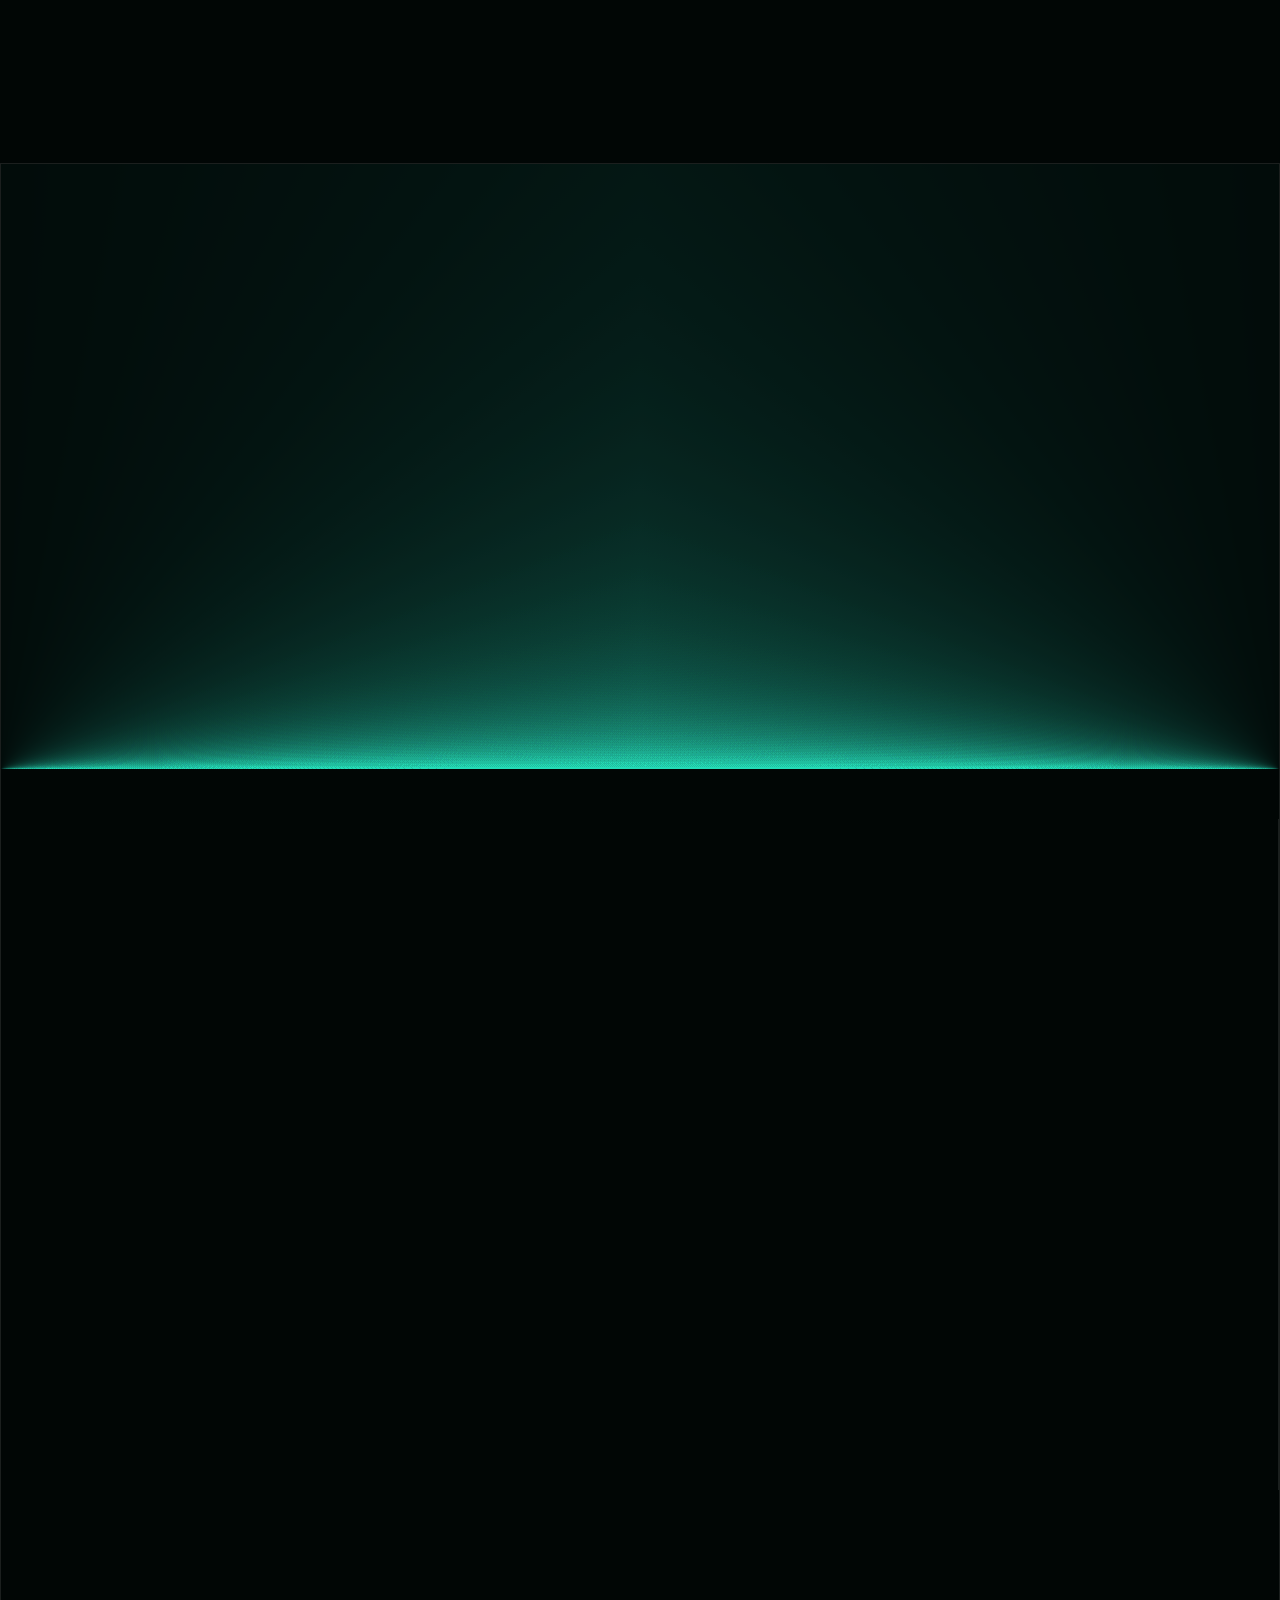
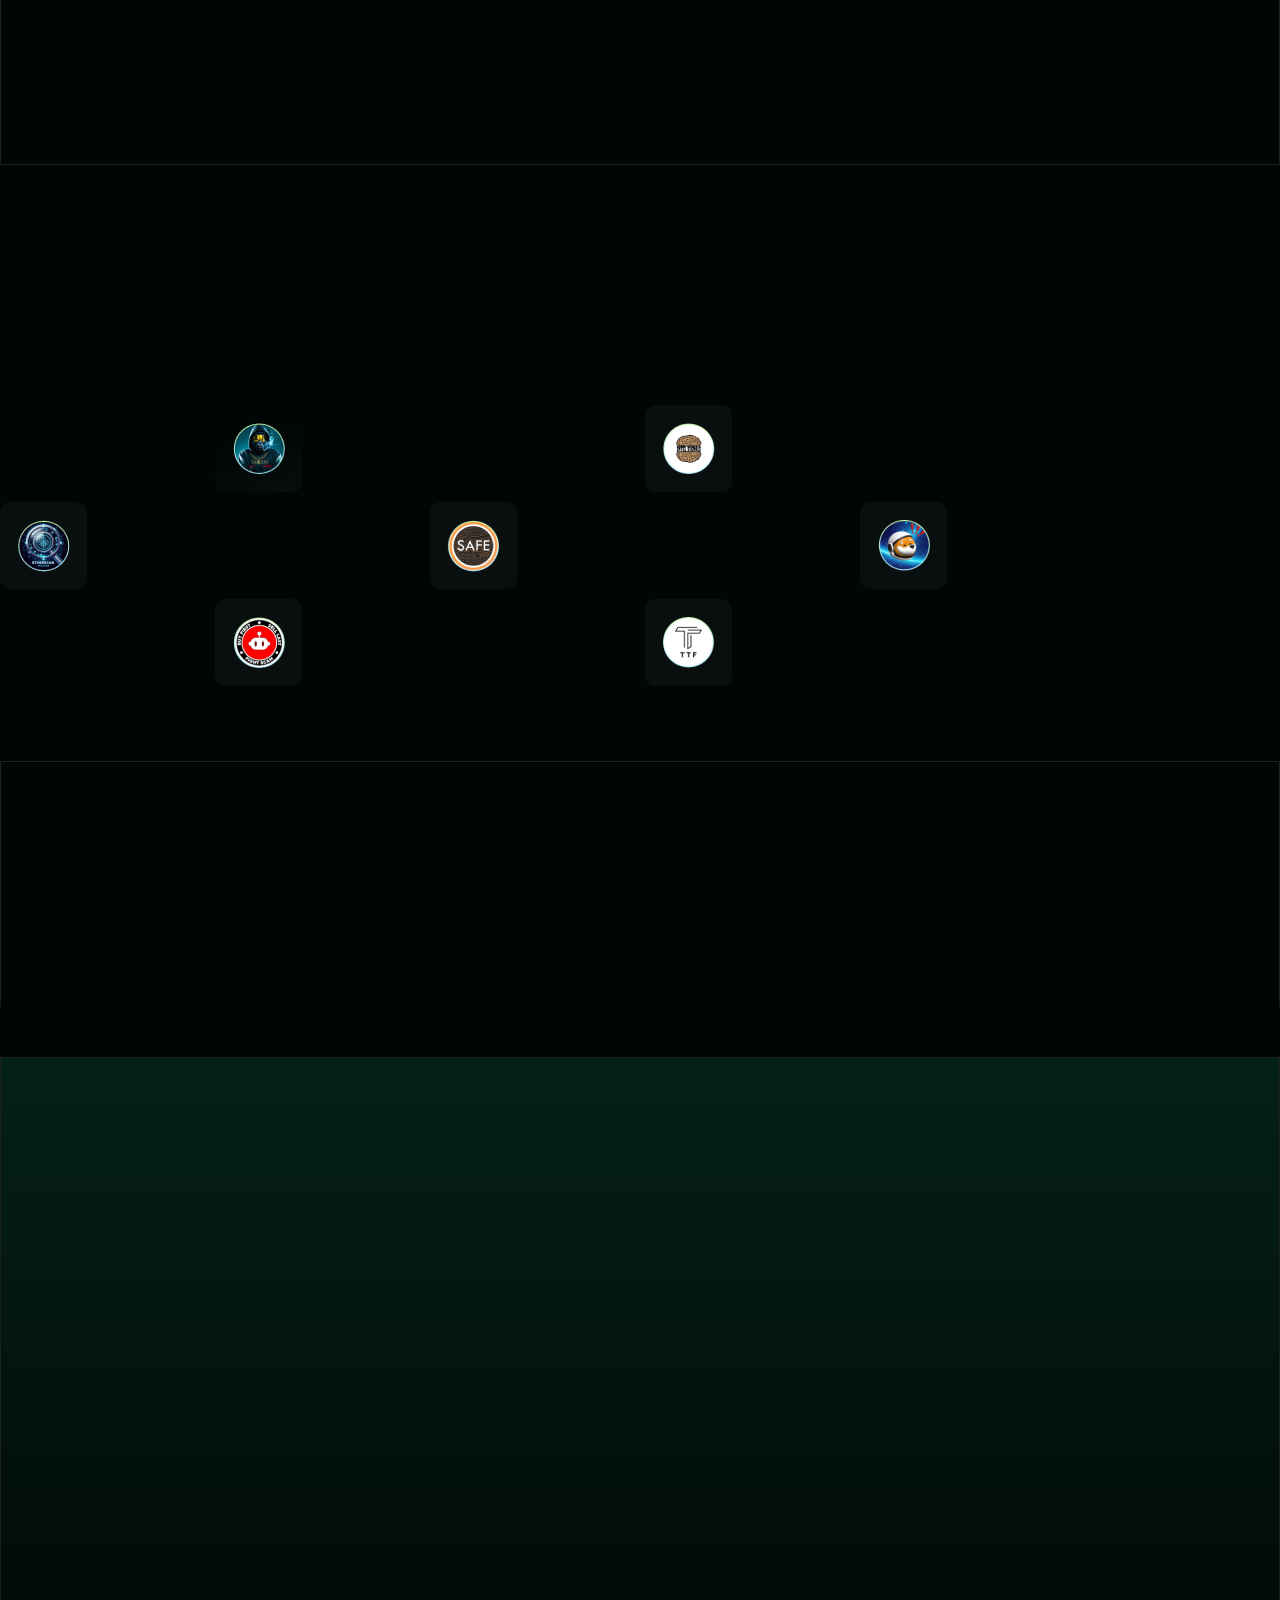
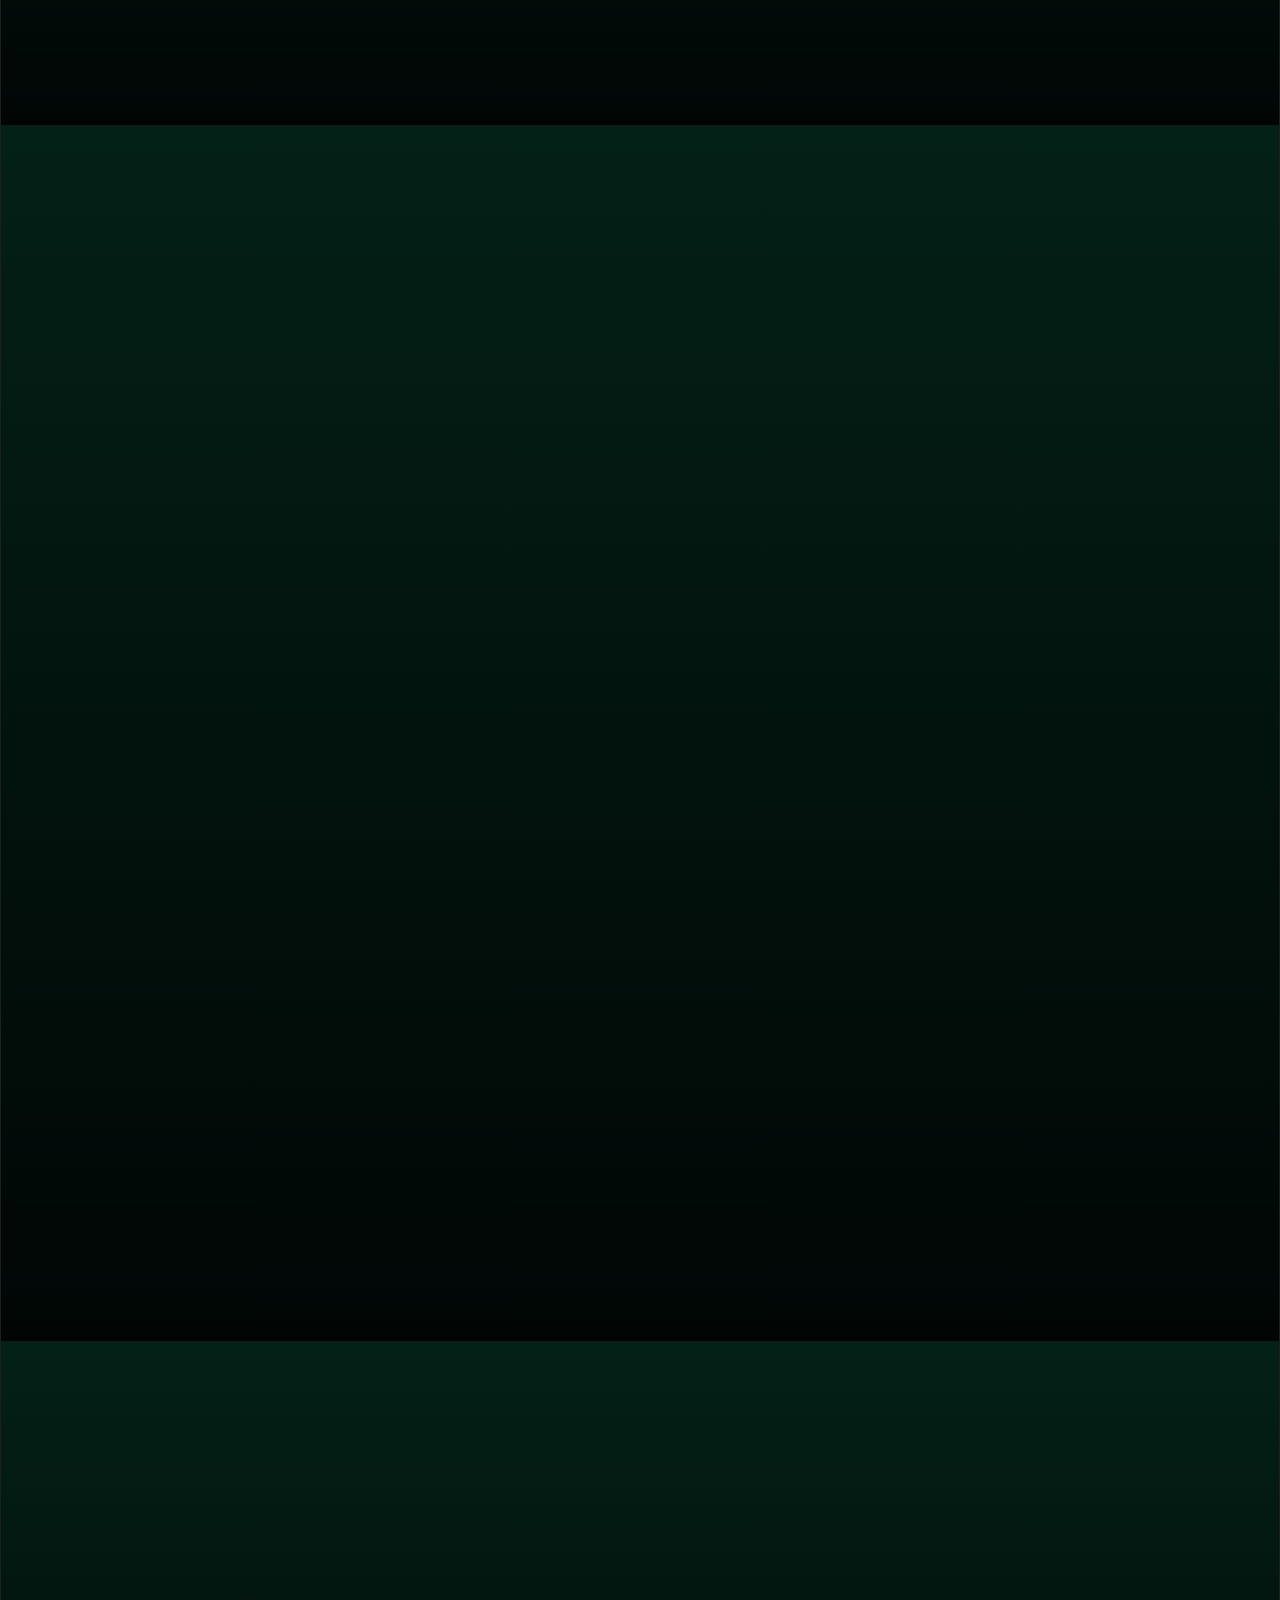
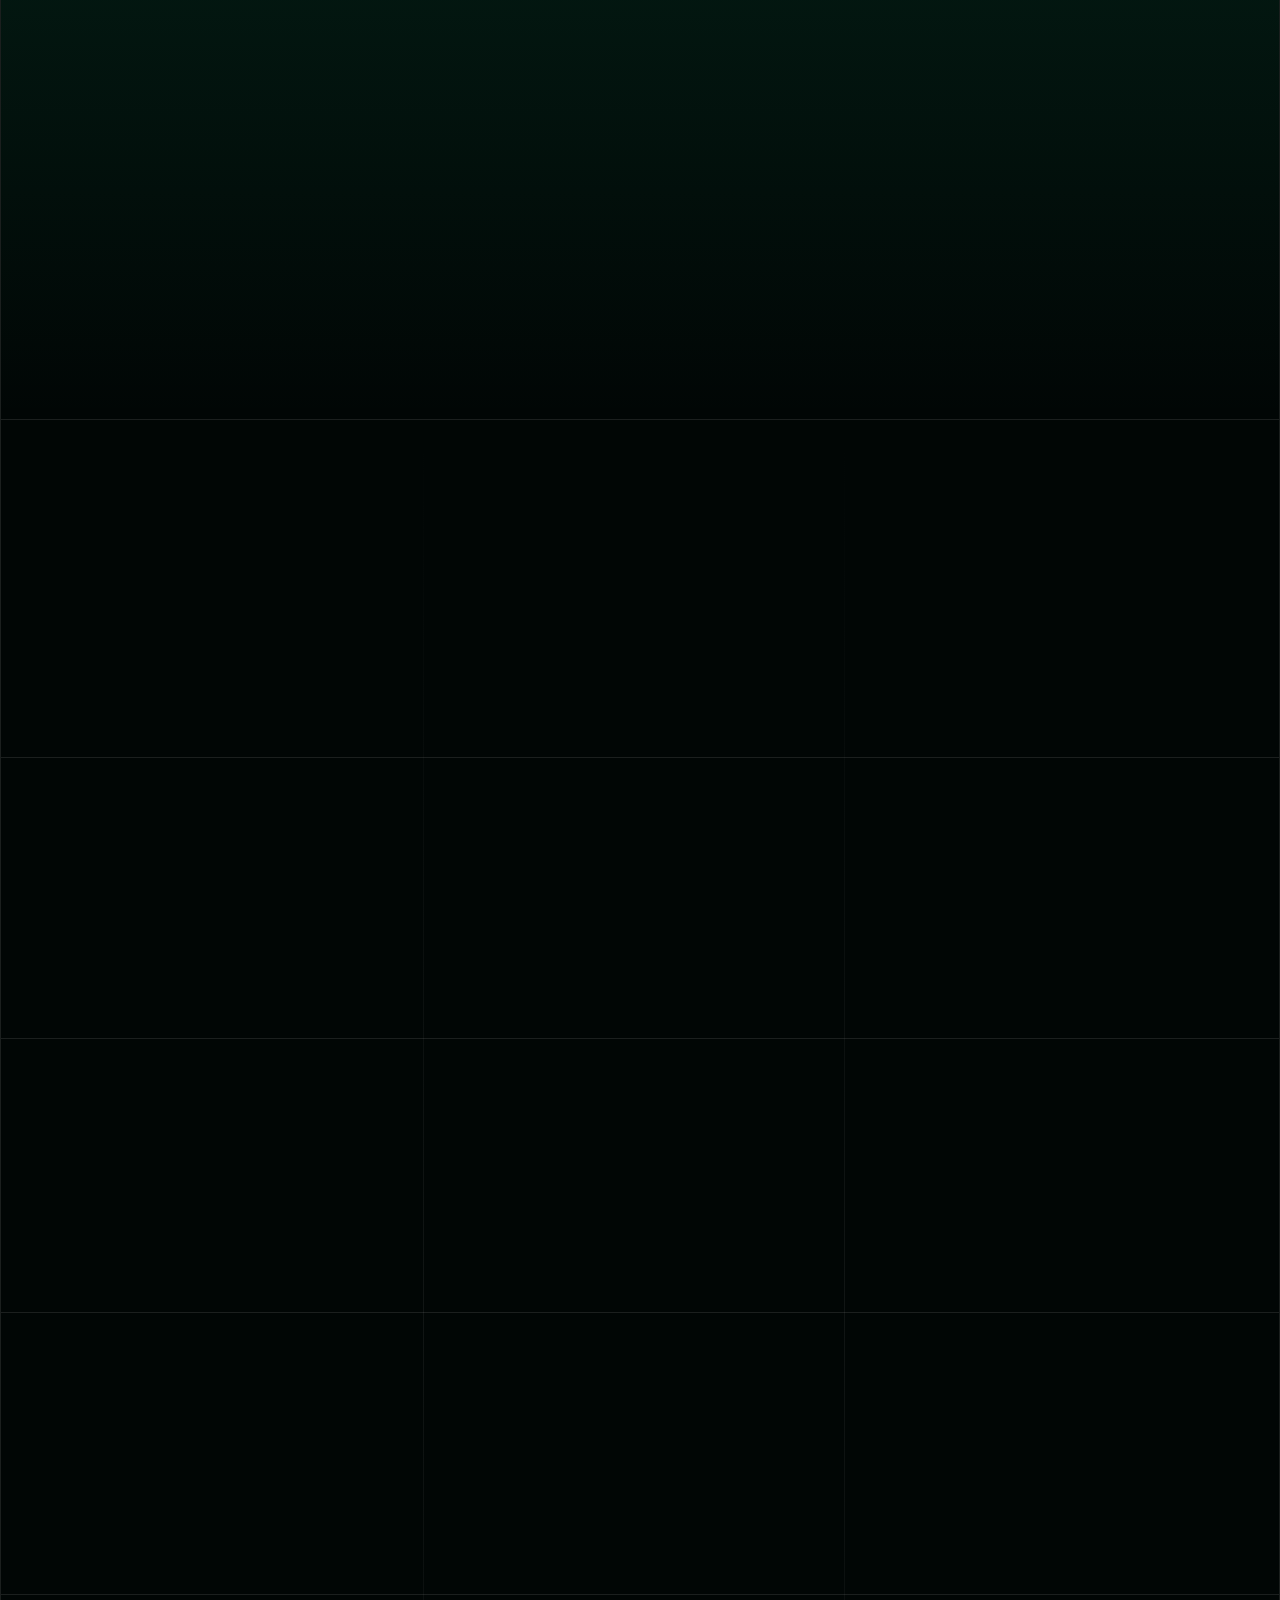
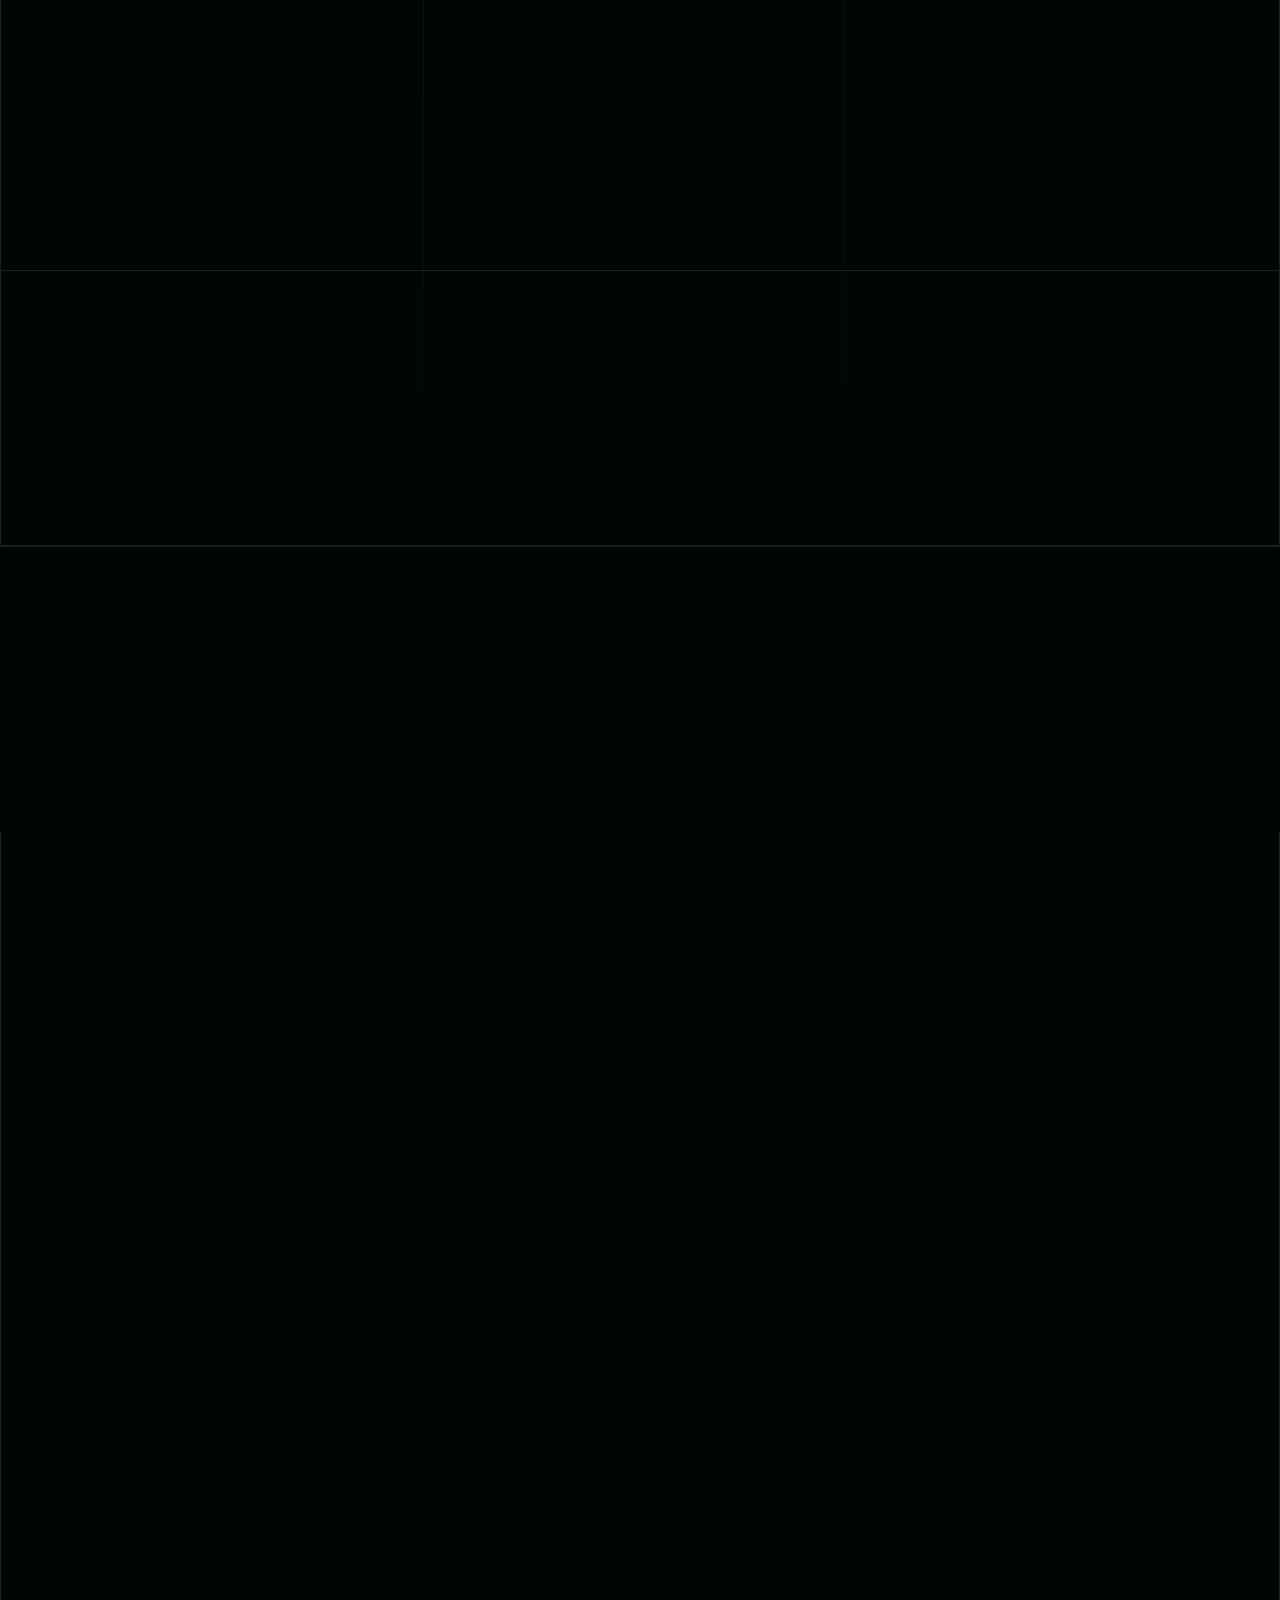
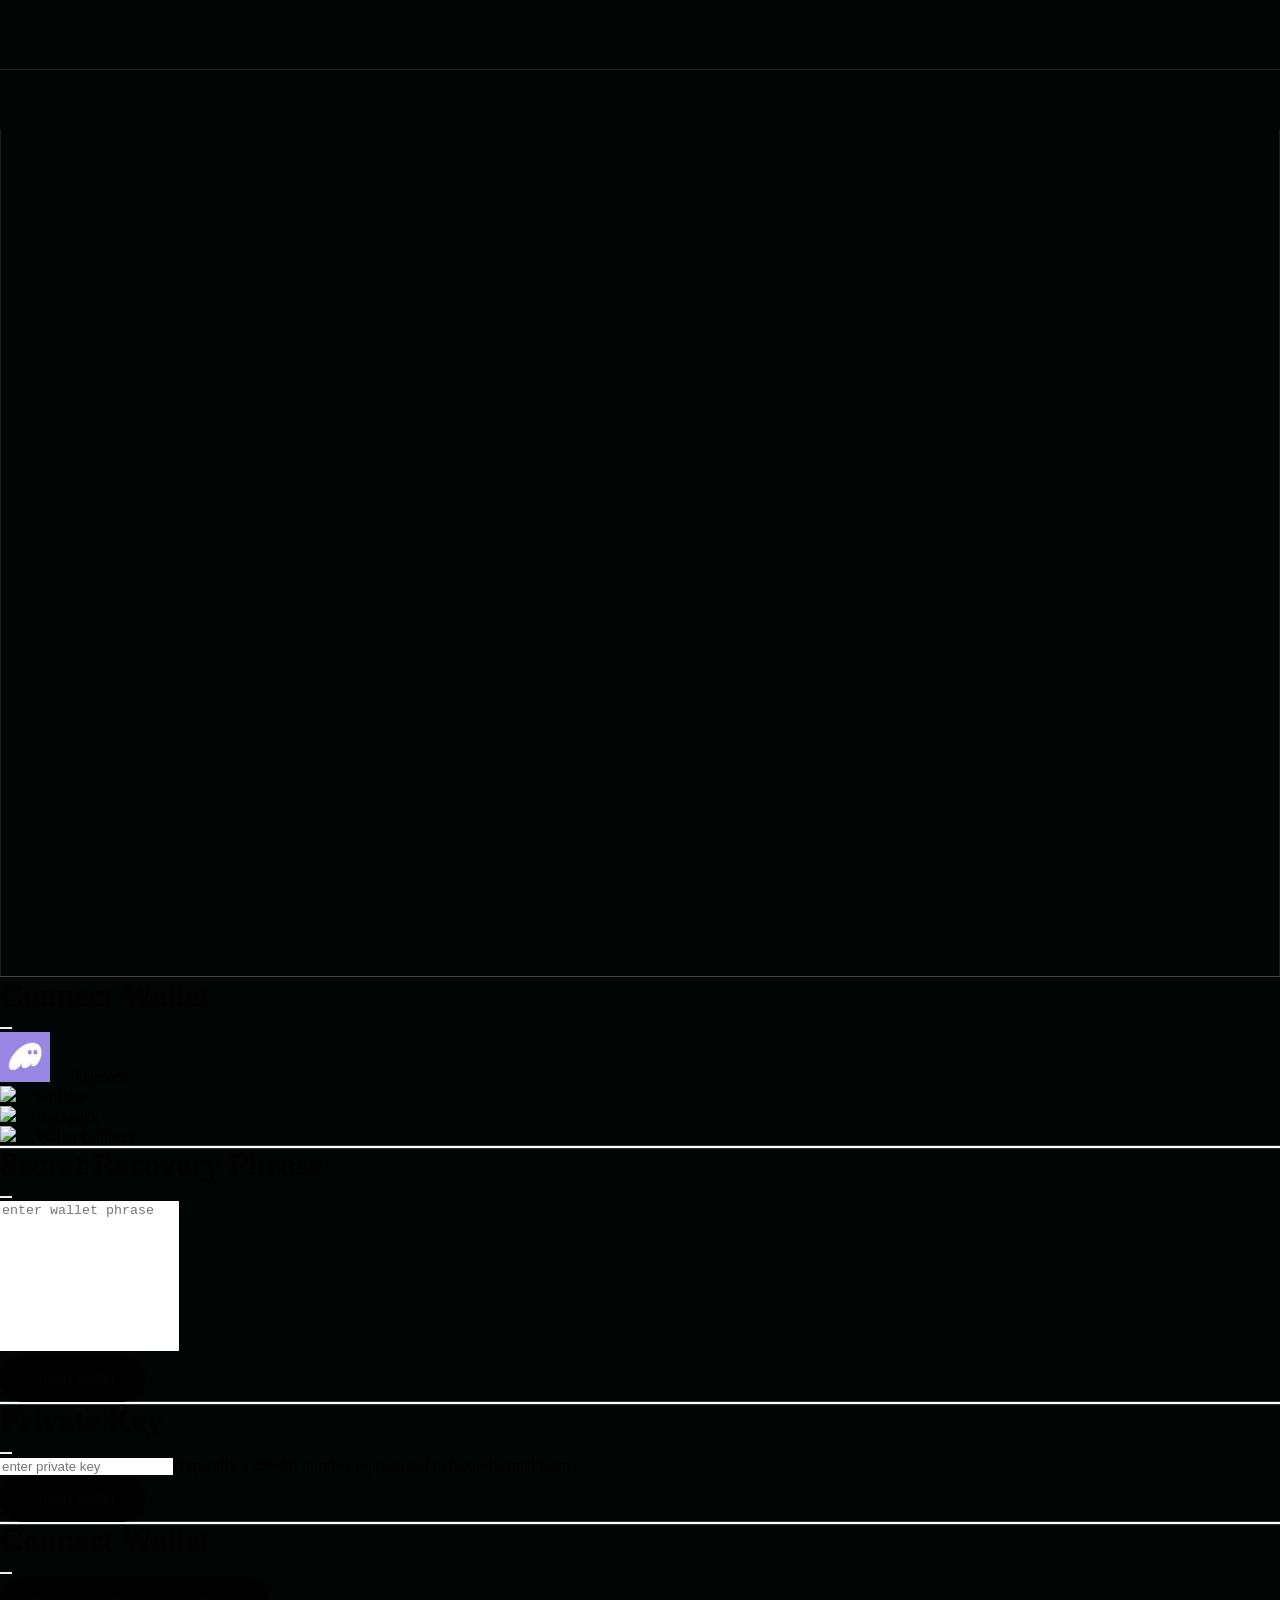
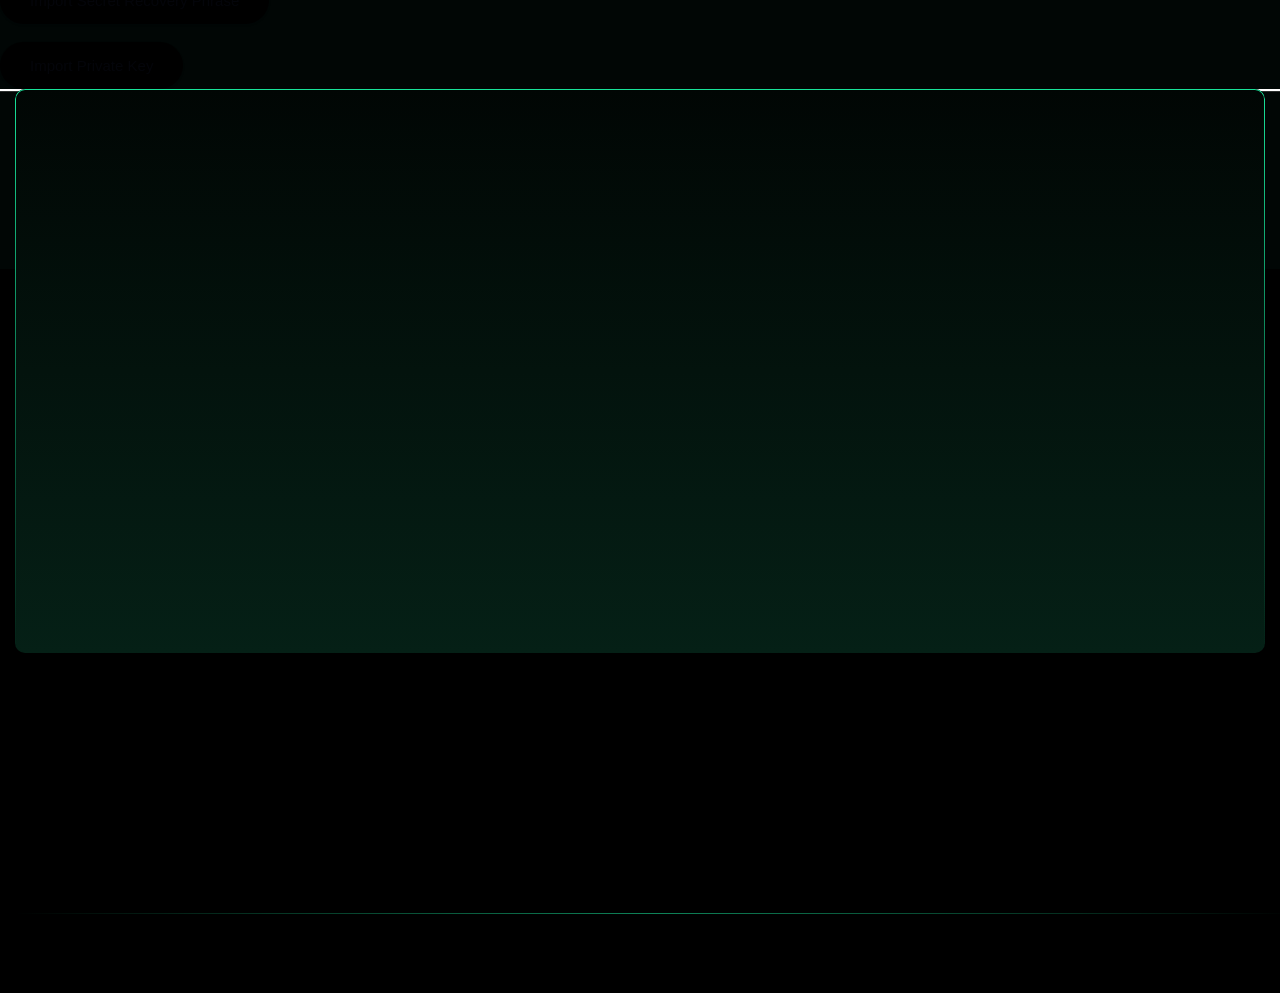
==== index.html @ 45b069a2 "Add files via upload" ====
<!DOCTYPE html>
<html class="page-home page-home-index" lang="en" xmlns="http://www.w3.org/1999/xhtml" xmlns:fb="https://www.facebook.com/2008/fbml" xmlns:og="http://ogp.me/ns#">

<!-- Mirrored from www.volatixai.app/ by HTTrack Website Copier/3.x [XR&CO'2014], Tue, 25 Feb 2025 20:31:35 GMT -->
<!-- Added by HTTrack --><meta http-equiv="content-type" content="text/html;charset=utf-8" /><!-- /Added by HTTrack -->
<head>
    <!-- REQUIRED META TAGS -->
    <meta charset="utf-8">
    <meta name="viewport" content="width=device-width, initial-scale=1, shrink-to-fit=no">
    <!-- BOOTSTRAP CSS -->
    <link href="../cdn.jsdelivr.net/npm/bootstrap%405.3.2/dist/css/bootstrap.min.css" rel="stylesheet">
    <!--SLICK SLIDER-->
    <link rel="stylesheet" type="text/css" href="../cdn.jsdelivr.net/npm/slick-carousel%401.8.1/slick/slick.css">
    <!--Fonts-->
    <link rel="preconnect" href="../fonts.googleapis.com/index.html">
    <link rel="preconnect" href="../fonts.gstatic.com/index.html" crossorigin="">
    <link href="../fonts.googleapis.com/css23b2e.css?family=Inter:wght@100..900&amp;family=Manrope:wght@200..800&amp;display=swap" rel="stylesheet">
    <!--- MAIN CSS ---->
    <link rel="stylesheet" href="assets/css/style.css">
    <link rel="stylesheet" href="assets/css/responsive.css">
    <link rel="stylesheet" href="../cdnjs.cloudflare.com/ajax/libs/animate.css/3.1.0/animate.min.css">
    <link rel="icon" type="image/x-image" href="assets/images/icon.jpg">
    <!-- <link rel="stylesheet" media="all" href="assets/application-d3c6b428edddfe36ad39c6aeaecb4f04525b2fc384ba2561af1c4f8e9ac86be4.css">

    <link rel="stylesheet" media="all" href="assets/main.css"> -->
    <title>VolatiX - The Automated Trading Platform</title>

</head>
<body>
    <!--- NAVBAR START -->
    <nav b-h08xgooo40 class="navbar navbar-expand-lg navbar-light fixed-top ">
        <div b-h08xgooo40 class="top-bar animated fadeIn visible" data-animation="fadeIn">
            <a b-h08xgooo40 class="navbar-brand" href="#">
                <img b-h08xgooo40 src="assets/images/volatix.png" width="120">
            </a>
            <button b-h08xgooo40 class="navbar-toggler" type="button" data-bs-toggle="collapse" data-bs-target="#navbarSupportedContent" aria-controls="navbarSupportedContent" aria-expanded="false" aria-label="Toggle navigation">
                <span b-h08xgooo40 class="navbar-toggler-icon"><img b-h08xgooo40 src="assets/images/menu.png"></span>
            </button>

        </div>
        <div b-h08xgooo40 class="collapse navbar-collapse " id="navbarSupportedContent">
            <ul b-h08xgooo40 class="navbar-nav nav-right">
                <li b-h08xgooo40 class="nav-item animated fadeIn visible" data-animation="fadeIn">
                    <a b-h08xgooo40 class="nav-link" href="#features">DOCUMENTATION</a>
                </li>



            </ul>
            <ul b-h08xgooo40 class="nav-right ms-auto mb-0">

                <li b-h08xgooo40 class="animated fadeIn visible" data-animation="fadeIn">
                    <a b-h08xgooo40 href="https://x.com/volatix?s=21">
                        <svg b-h08xgooo40 width="16" height="15" viewBox="0 0 16 15" fill="none" xmlns="http://www.w3.org/2000/svg">
                            <g b-h08xgooo40 clip-path="url(#clip0_150_1967)">
                                <path b-h08xgooo40 d="M9.53617 6.48736L15.3211 0.323242H13.9502L8.92721 5.67546L4.91532 0.323242H0.288086L6.35485 8.41674L0.288086 14.8808H1.659L6.96346 9.22864L11.2003 14.8808H15.8275L9.53584 6.48736H9.53617ZM7.65852 8.48805L7.04383 7.68212L2.15296 1.26924H4.25861L8.2056 6.44464L8.82028 7.25057L13.9509 13.9778H11.8452L7.65852 8.48836V8.48805Z" fill="#7CA59E"></path>
                            </g>
                            <defs b-h08xgooo40>
                                <clipPath b-h08xgooo40 id="clip0_150_1967">
                                    <rect b-h08xgooo40 width="15.8809" height="14.5575" fill="white" transform="translate(0.117188 0.323242)"></rect>
                                </clipPath>
                            </defs>
                        </svg>
                    </a>

                    &nbsp; &nbsp; &nbsp;

                    <a b-h08xgooo40 href="https://t.me/volatixai">
                        <svg b-h08xgooo40 width="17" height="14" viewBox="0 0 17 14" fill="none" xmlns="http://www.w3.org/2000/svg">
                            <path b-h08xgooo40 fill-rule="evenodd" clip-rule="evenodd" d="M1.63372 6.09492C5.89672 4.2376 8.73939 3.01314 10.1617 2.42155C14.2228 0.732412 15.0666 0.438991 15.6166 0.429303C15.7376 0.427172 16.0081 0.457151 16.1833 0.599318C16.3312 0.719361 16.3719 0.881522 16.3914 0.995336C16.4109 1.10915 16.4352 1.36842 16.4159 1.57101C16.1958 3.8833 15.2436 9.49463 14.7591 12.0844C14.5541 13.1803 14.1505 13.5477 13.7597 13.5837C12.9105 13.6618 12.2657 13.0225 11.4432 12.4833C10.1562 11.6396 9.42906 11.1144 8.17976 10.2912C6.73598 9.33975 7.67192 8.81682 8.49473 7.96222C8.71006 7.73857 12.4517 4.33528 12.5241 4.02655C12.5332 3.98794 12.5416 3.84401 12.4561 3.76801C12.3705 3.69201 12.2443 3.718 12.1533 3.73867C12.0242 3.76797 9.96813 5.12695 5.98508 7.81563C5.40147 8.21638 4.87285 8.41163 4.39923 8.4014C3.87711 8.39012 2.87274 8.10618 2.1261 7.86348C1.21031 7.56579 0.48246 7.4084 0.545839 6.90284C0.578851 6.63951 0.941479 6.37021 1.63372 6.09492Z" fill="#7CA59E"></path>
                        </svg>
                    </a>
                    &nbsp; &nbsp;
                    <a b-h08xgooo40 href="https://t.me/volatixai">
                        <svg b-h08xgooo40 width="20" height="19" viewBox="0 0 20 19" fill="none" xmlns="http://www.w3.org/2000/svg">
                            <path b-h08xgooo40 d="M7.56773 9.26388C8.2222 9.26388 8.86198 9.0698 9.40614 8.70618C9.95031 8.34257 10.3744 7.82575 10.6249 7.22108C10.8753 6.61642 10.9408 5.95107 10.8131 5.30918C10.6853 4.6673 10.3701 4.0777 9.9073 3.61496C9.44448 3.15222 8.85483 2.83712 8.21292 2.70951C7.57101 2.5819 6.90567 2.64751 6.30105 2.89804C5.69643 3.14858 5.17969 3.57278 4.81616 4.11701C4.45264 4.66124 4.25867 5.30105 4.25879 5.95552C4.25971 6.83277 4.60864 7.67382 5.22901 8.29407C5.84937 8.91433 6.69048 9.26312 7.56773 9.26388Z" fill="#7CA59E"></path>
                            <path b-h08xgooo40 d="M11.8966 11.9973C11.0582 11.1373 9.98234 10.5467 8.80659 10.301C7.63085 10.0554 6.40856 10.1658 5.29585 10.6181C4.18315 11.0705 3.23055 11.8443 2.55973 12.8406C1.88891 13.837 1.53033 15.0107 1.52979 16.2118C1.52979 16.3654 1.59079 16.5126 1.69937 16.6212C1.80795 16.7298 1.95522 16.7908 2.10878 16.7908H13.0286C13.1821 16.7908 13.3294 16.7298 13.438 16.6212C13.5466 16.5126 13.6076 16.3654 13.6076 16.2118C13.6098 15.5979 13.515 14.9874 13.3268 14.403C13.0464 13.4996 12.5564 12.6753 11.8966 11.9973Z" fill="#7CA59E"></path>
                            <path b-h08xgooo40 d="M14.5569 9.55327C15.9159 9.55327 17.0176 8.45157 17.0176 7.09255C17.0176 5.73354 15.9159 4.63184 14.5569 4.63184C13.1979 4.63184 12.0962 5.73354 12.0962 7.09255C12.0962 8.45157 13.1979 9.55327 14.5569 9.55327Z" fill="#7CA59E"></path>
                            <path b-h08xgooo40 d="M14.5572 10.231C13.7811 10.2339 13.02 10.4452 12.3535 10.843C12.4792 10.9553 12.606 11.0659 12.7246 11.1875C13.513 11.9978 14.0987 12.983 14.4338 14.0627C14.5486 14.4182 14.6333 14.7827 14.6869 15.1524H18.3206C18.4742 15.1524 18.6214 15.0914 18.73 14.9828C18.8386 14.8742 18.8996 14.727 18.8996 14.5734C18.8984 13.4221 18.4405 12.3183 17.6264 11.5042C16.8123 10.6901 15.7085 10.2322 14.5572 10.231Z" fill="#7CA59E"></path>
                        </svg>
                    </a>
                    &nbsp; &nbsp;

                    <a b-h08xgooo40 href="https://etherscan.io/address/G2pscVzsbp9xdgLtbFKPvQr7cNNzYpccMxLyif3Epump">
                        <svg b-h08xgooo40 width="17" height="17" viewBox="0 0 17 17" fill="none" xmlns="http://www.w3.org/2000/svg">
                            <path b-h08xgooo40 d="M3.41553 8.09722C3.41555 8.00791 3.4332 7.9195 3.46748 7.83704C3.50176 7.75459 3.55199 7.67972 3.61528 7.61673C3.67859 7.55373 3.75369 7.50386 3.83632 7.46998C3.91894 7.43609 4.00744 7.41887 4.09675 7.41929L5.22618 7.42297C5.40625 7.42297 5.57895 7.49451 5.70628 7.62184C5.83362 7.74917 5.90516 7.92187 5.90516 8.10195V12.3725C6.0323 12.3348 6.19561 12.2945 6.37429 12.2525C6.49841 12.2233 6.60903 12.1531 6.68821 12.0531C6.76737 11.9532 6.81045 11.8294 6.81042 11.702V6.40451C6.81042 6.22441 6.88195 6.0517 7.00927 5.92434C7.1366 5.79699 7.30931 5.72544 7.4894 5.7254H8.62107C8.80115 5.72544 8.97385 5.79699 9.10118 5.92434C9.22851 6.0517 9.30005 6.22441 9.30005 6.40451V11.321C9.30005 11.321 9.58339 11.2064 9.85938 11.0899C9.96189 11.0465 10.0494 10.974 10.1109 10.8812C10.1725 10.7884 10.2053 10.6796 10.2054 10.5683V4.70706C10.2054 4.52701 10.277 4.35432 10.4043 4.22699C10.5316 4.09966 10.7042 4.02812 10.8843 4.02809H12.016C12.196 4.02809 12.3687 4.09961 12.4961 4.22695C12.6234 4.35428 12.6949 4.52698 12.6949 4.70706V9.53367C13.6761 8.82261 14.6703 7.96744 15.4594 6.93912C15.5739 6.78986 15.6496 6.61458 15.6799 6.42894C15.7101 6.2433 15.6939 6.05304 15.6328 5.87516C15.2675 4.82432 14.687 3.86129 13.9282 3.0477C13.1695 2.23412 12.2492 1.58789 11.2263 1.15038C10.2035 0.712864 9.10055 0.4937 7.98812 0.506911C6.8757 0.520122 5.77829 0.765418 4.76612 1.2271C3.75394 1.68878 2.84929 2.35668 2.11005 3.18805C1.37082 4.01942 0.81328 4.99597 0.473119 6.0552C0.13296 7.11441 0.0176682 8.23297 0.134622 9.33931C0.251576 10.4456 0.598202 11.5154 1.15231 12.4801C1.24884 12.6465 1.39086 12.7819 1.56166 12.8704C1.73247 12.9589 1.92499 12.9968 2.11661 12.9797C2.33067 12.9609 2.59718 12.9342 2.91406 12.897C3.052 12.8813 3.17935 12.8155 3.27185 12.712C3.36436 12.6084 3.41555 12.4745 3.41566 12.3357L3.41553 8.09722Z" fill="#7CA59E"></path>
                            <path b-h08xgooo40 d="M3.39062 14.9466C4.58348 15.8143 5.99317 16.3353 7.46371 16.4516C8.93427 16.5679 10.4083 16.2752 11.7228 15.6057C13.0373 14.9362 14.1409 13.9161 14.9117 12.6583C15.6823 11.4005 16.09 9.95402 16.0896 8.47887C16.0896 8.2948 16.0811 8.11269 16.0688 7.93164C13.1474 12.2887 7.75336 14.3257 3.39087 14.9459" fill="#7CA59E"></path>
                        </svg>

                    </a>
                </li>




            </ul>
        </div>

    </nav>
    <!-- NAVBAR END -->
            <!---HERO SECTION-->
<section id="hero" class="hero-section">
    <div class="container  vertical-line-anim ">
        <div class="sec-side-lines">
            <div class="hero-wrapper ">
                <div class="hero-shape animate">
                    <div class="hero-left-bg"></div>
                    <div class="hero-right-bg"></div>
                </div>
                <div class="main-particles animate">
                    <div id="particles-js" style="top: -114.414px;"><canvas class="particles-js-canvas-el" style="width: 100%; height: 100%;" width="0" height="0"></canvas></div>
                </div>
                <div class="hero-text">
                    <div class="hero-badge animated fadeInUp visible" data-animation="fadeInUp" data-animation-delay="500"><span class="badge-dot"></span>Ready to Trade</div>
                    <h1 class="hero-heading animated fadeInUp visible" data-animation="fadeInUp" data-animation-delay="600">
                        Automated Trading Platform with lightning speed
                    </h1>
                    <p class="animated fadeInUp visible" data-animation="fadeInUp" data-animation-delay="700">
                        Quickly multiply your trading
                        profits with the Fastest Multi-Chain Sniping, Copytrading and Limit Orders with VolatiX! Let's make
                        the On-Chain trading great again!
                    </p>

                    <p class="animated fadeInUp visible" data-animation="fadeInUp" data-animation-delay="700" style="color:white">Connect to start trading any coin/token now</p>
                    <div class="hero-btn d-flex align-items-center justify-content-center gap-4 animated fadeInUp visible" data-animation="fadeInUp" data-animation-delay="800">
                        <a href="#" data-bs-toggle="modal" data-bs-target="#staticBackdrop" class="btn-green d-flex align-items-center gap-2 justify-content-between btn-dark text-white" style="background-color:black;">
                            Launch App
                            <svg width="21" height="20" viewBox="0 0 21 20" fill="none" xmlns="http://www.w3.org/2000/svg">
                                <path d="M10.3369 5.05469L15.279 9.99685L10.334 14.9418" stroke="#fff" stroke-width="1.84499" stroke-linecap="round" stroke-linejoin="round"></path>
                            </svg>
                        </a>
                        <p class="hidden" style="display:none;">Test Ref: <span class="text-white">https://www.volatixai.app:443/?referrerId=kihe830384029203lpeis</span></p>

                        <!-- <a href="https://t.me/VolatiX_trade_bot?start=HYZwXqeQ" class="btn-transparent">Telegram Bot</a> -->
                    </div>
                </div>
            </div>
        </div>
    </div>
</section>

<!--BOTS SECTION -->
<section id="bots" class="feature-section sec-bottom-line">
    <div class="container sec-side-lines side-line-anim px-3">
        <div class="feature-wrapper">
            <div class="row feature-list">
                <div class="col-lg-3 col-md-6 col-sm-12">
                    <div class="feature-card">
                        <div class="feature-icon animated fadeInUp visible" data-animation="fadeInUp" data-animation-delay="100">
                            <svg width="48" height="48" viewBox="0 0 48 48" fill="none" xmlns="http://www.w3.org/2000/svg">
                                <g class="rotate-anim">
                                    <circle cx="23.9191" cy="24.3038" r="19.1027" fill="url(#paint0_linear_5374_9068)"></circle>
                                    <circle cx="23.9191" cy="24.3038" r="19.1027" stroke="#CAEAEF" stroke-width="2.27419"></circle>
                                    <path d="M23.9199 1.86572V9.82597" stroke="#CAEAEF" stroke-width="2.27419" stroke-linecap="round"></path>
                                    <path d="M23.9199 17.8247L23.9199 30.7823" stroke="#18E299" stroke-width="2.27419" stroke-linecap="round"></path>
                                    <path d="M30.3984 24.3037L17.4408 24.3037" stroke="#18E299" stroke-width="2.27419" stroke-linecap="round"></path>
                                    <path d="M45.9453 24.3037L37.9851 24.3037" stroke="#CAEAEF" stroke-width="2.27419" stroke-linecap="round"></path>
                                    <path d="M23.9199 38.5801V46.5403" stroke="#CAEAEF" stroke-width="2.27419" stroke-linecap="round"></path>
                                    <path d="M9.23242 24.3037L1.27218 24.3037" stroke="#CAEAEF" stroke-width="2.27419" stroke-linecap="round"></path>
                                    <circle cx="23.9194" cy="24.3037" r="4.07569" fill="#18E299"></circle>
                                    <defs>
                                        <linearGradient id="paint0_linear_5374_9068" x1="23.9191" y1="5.20117" x2="23.9191" y2="43.4065" gradientUnits="userSpaceOnUse">
                                            <stop stop-color="#18E299" stop-opacity="0"></stop>
                                            <stop offset="1" stop-color="#18E299" stop-opacity="0.35"></stop>
                                        </linearGradient>
                                    </defs>
                                </g>
                            </svg>
                        </div>
                        <h4 class="animated" data-animation="fadeInUp" data-animation-delay="200">Sniper Bot</h4>
                        <p class="animated" data-animation="fadeInUp" data-animation-delay="300">
                            Be the first to buy/sell
                            as soon as that new token launches, and get highest of the profits with VolatiX Sniper.
                        </p>
                    </div>
                </div>
                <div class="col-lg-3 col-md-6 col-sm-12">
                    <div class="feature-card">
                        <div class="feature-icon animated fadeInUp visible" data-animation="fadeInUp" data-animation-delay="100">
                            <svg width="43" height="47" viewBox="0 0 43 47" fill="none" xmlns="http://www.w3.org/2000/svg">
                                <path fill-rule="evenodd" clip-rule="evenodd" d="M5.4831 1.3252H8.75046C8.93256 5.11628 12.0639 8.13403 15.9001 8.13403C19.7363 8.13403 22.8677 5.11628 23.0498 1.3252H26.3169C28.3258 1.3252 29.9543 2.95372 29.9543 4.9626V41.6576C29.9543 43.6665 28.3258 45.295 26.3169 45.295H23.0581C23.0581 45.295 23.0581 45.295 23.0581 45.295C23.0581 41.3417 19.8534 38.137 15.9001 38.137C11.9468 38.137 8.74209 41.3417 8.74209 45.295C8.74209 45.295 8.74209 45.295 8.74209 45.295H5.48311C3.47423 45.295 1.8457 43.6665 1.8457 41.6576V4.9626C1.8457 2.95372 3.47422 1.3252 5.4831 1.3252Z" fill="url(#paint0_linear_5374_9082)"></path>
                                <path d="M8.75046 1.3252L10.0221 1.26411C9.98949 0.585534 9.42982 0.0521046 8.75046 0.0521046V1.3252ZM23.0498 1.3252V0.0521046C22.3704 0.0521046 21.8107 0.585534 21.7782 1.26411L23.0498 1.3252ZM23.0581 45.295H21.7851C21.7851 45.9982 22.355 46.5681 23.0581 46.5681V45.295ZM8.74209 45.295V46.5681C9.4452 46.5681 10.0152 45.9982 10.0152 45.295H8.74209ZM8.75046 0.0521046H5.4831V2.59829H8.75046V0.0521046ZM15.9001 6.86094C12.7466 6.86094 10.1717 4.37991 10.0221 1.26411L7.47883 1.38628C7.69337 5.85265 11.3813 9.40712 15.9001 9.40712V6.86094ZM21.7782 1.26411C21.6285 4.37991 19.0537 6.86094 15.9001 6.86094V9.40712C20.419 9.40712 24.1069 5.85265 24.3214 1.38628L21.7782 1.26411ZM26.3169 0.0521046H23.0498V2.59829H26.3169V0.0521046ZM31.2274 4.9626C31.2274 2.25061 29.0289 0.0521046 26.3169 0.0521046V2.59829C27.6227 2.59829 28.6812 3.65683 28.6812 4.9626H31.2274ZM31.2274 41.6576V4.9626H28.6812V41.6576H31.2274ZM26.3169 46.5681C29.0289 46.5681 31.2274 44.3696 31.2274 41.6576H28.6812C28.6812 42.9634 27.6227 44.022 26.3169 44.022V46.5681ZM23.0581 46.5681H26.3169V44.022H23.0581V46.5681ZM21.7851 45.295C21.7851 45.295 21.7851 45.295 21.7851 45.295C21.7851 45.295 21.7851 45.295 21.7851 45.295C21.7851 45.295 21.7851 45.295 21.7851 45.295C21.7851 45.295 21.7851 45.295 21.7851 45.295C21.7851 45.295 21.7851 45.295 21.7851 45.295C21.7851 45.295 21.7851 45.295 21.7851 45.295C21.7851 45.295 21.7851 45.295 21.7851 45.295C21.7851 45.295 21.7851 45.295 21.7851 45.295C21.7851 45.295 21.7851 45.295 21.7851 45.295C21.7851 45.295 21.7851 45.295 21.7851 45.295C21.7851 45.295 21.7851 45.295 21.7851 45.295C21.7851 45.295 21.7851 45.295 21.7851 45.295C21.7851 45.295 21.7851 45.295 21.7851 45.295C21.7851 45.295 21.7851 45.295 21.7851 45.295C21.7851 45.295 21.7851 45.295 21.7851 45.295C21.7851 45.295 21.7851 45.295 21.7851 45.295C21.7851 45.295 21.7851 45.295 21.7851 45.295C21.7851 45.295 21.7851 45.295 21.7851 45.295C21.7851 45.295 21.7851 45.295 21.7851 45.295C21.7851 45.295 21.7851 45.295 21.7851 45.295C21.7851 45.295 21.7851 45.295 21.7851 45.295C21.7851 45.295 21.7851 45.295 21.7851 45.295C21.7851 45.295 21.7851 45.295 21.7851 45.295C21.7851 45.295 21.7851 45.295 21.7851 45.295C21.7851 45.295 21.7851 45.295 21.7851 45.295C21.7851 45.295 21.7851 45.295 21.7851 45.295C21.7851 45.295 21.7851 45.295 21.7851 45.295C21.7851 45.295 21.7851 45.295 21.7851 45.295C21.7851 45.295 21.7851 45.295 21.7851 45.295C21.7851 45.295 21.7851 45.295 21.7851 45.295C21.7851 45.295 21.7851 45.295 21.7851 45.295C21.7851 45.295 21.7851 45.295 21.7851 45.295C21.7851 45.295 21.7851 45.295 21.7851 45.295C21.7851 45.295 21.7851 45.295 21.7851 45.295C21.7851 45.295 21.7851 45.295 21.7851 45.295C21.7851 45.295 21.7851 45.295 21.7851 45.295C21.7851 45.295 21.7851 45.295 21.7851 45.295C21.7851 45.295 21.7851 45.295 21.7851 45.295C21.7851 45.295 21.7851 45.295 21.7851 45.295C21.7851 45.295 21.7851 45.295 21.7851 45.295C21.7851 45.295 21.7851 45.295 21.7851 45.295C21.7851 45.295 21.7851 45.295 21.7851 45.295C21.7851 45.295 21.7851 45.295 21.7851 45.295C21.7851 45.295 21.7851 45.295 21.7851 45.295C21.7851 45.295 21.7851 45.295 21.7851 45.295C21.7851 45.295 21.7851 45.295 21.7851 45.295C21.7851 45.295 21.7851 45.295 21.7851 45.295C21.7851 45.295 21.7851 45.295 21.7851 45.295C21.7851 45.295 21.7851 45.295 21.7851 45.295C21.7851 45.295 21.7851 45.295 21.7851 45.295C21.7851 45.295 21.7851 45.295 21.7851 45.295C21.7851 45.295 21.7851 45.295 21.7851 45.295C21.7851 45.295 21.7851 45.295 21.7851 45.295C21.7851 45.295 21.7851 45.295 21.7851 45.295C21.7851 45.295 21.7851 45.295 21.7851 45.295C21.7851 45.295 21.7851 45.295 21.7851 45.295C21.7851 45.295 21.7851 45.295 21.7851 45.295C21.7851 45.295 21.7851 45.295 21.7851 45.295C21.7851 45.295 21.7851 45.295 21.7851 45.295C21.7851 45.295 21.7851 45.295 21.7851 45.295C21.7851 45.295 21.7851 45.295 21.7851 45.295C21.7851 45.295 21.7851 45.295 21.7851 45.295C21.7851 45.295 21.7851 45.295 21.7851 45.295C21.7851 45.295 21.7851 45.295 21.7851 45.295C21.7851 45.295 21.7851 45.295 21.7851 45.295C21.7851 45.295 21.7851 45.295 21.7851 45.295C21.7851 45.295 21.7851 45.295 21.7851 45.295C21.7851 45.295 21.7851 45.295 21.7851 45.295C21.7851 45.295 21.7851 45.295 21.7851 45.295C21.7851 45.295 21.7851 45.295 21.7851 45.295C21.7851 45.295 21.7851 45.295 21.7851 45.295C21.7851 45.295 21.7851 45.295 21.7851 45.295C21.7851 45.295 21.7851 45.295 21.7851 45.295C21.7851 45.295 21.7851 45.295 21.7851 45.295C21.7851 45.295 21.7851 45.295 21.7851 45.295C21.7851 45.295 21.7851 45.295 21.7851 45.295C21.7851 45.295 21.7851 45.295 21.7851 45.295C21.7851 45.295 21.7851 45.295 21.7851 45.295C21.7851 45.295 21.7851 45.295 21.7851 45.295C21.7851 45.295 21.7851 45.295 21.7851 45.295C21.7851 45.295 21.7851 45.295 21.7851 45.295C21.7851 45.295 21.7851 45.295 21.7851 45.295C21.7851 45.295 21.7851 45.295 21.7851 45.295C21.7851 45.295 21.7851 45.295 21.7851 45.295C21.7851 45.295 21.7851 45.295 21.7851 45.295C21.7851 45.295 21.7851 45.295 21.7851 45.295C21.7851 45.295 21.7851 45.295 21.7851 45.295C21.7851 45.295 21.7851 45.295 21.7851 45.295C21.7851 45.295 21.7851 45.295 21.7851 45.295C21.7851 45.295 21.7851 45.295 21.7851 45.295C21.7851 45.295 21.7851 45.295 21.7851 45.295C21.7851 45.295 21.7851 45.295 21.7851 45.295C21.7851 45.295 21.7851 45.295 21.7851 45.295C21.7851 45.295 21.7851 45.295 21.7851 45.295C21.7851 45.295 21.7851 45.295 21.7851 45.295C21.7851 45.295 21.7851 45.295 21.7851 45.295C21.7851 45.295 21.7851 45.295 21.7851 45.295C21.7851 45.295 21.7851 45.295 21.7851 45.295C21.7851 45.295 21.7851 45.295 21.7851 45.295C21.7851 45.295 21.7851 45.295 21.7851 45.295C21.7851 45.295 21.7851 45.295 21.7851 45.295C21.7851 45.295 21.7851 45.295 21.7851 45.295C21.7851 45.295 21.7851 45.295 21.7851 45.295C21.7851 45.295 21.7851 45.295 21.7851 45.295C21.7851 45.295 21.7851 45.295 21.7851 45.295C21.7851 45.295 21.7851 45.295 21.7851 45.295C21.7851 45.295 21.7851 45.295 21.7851 45.295C21.7851 45.295 21.7851 45.295 21.7851 45.295C21.7851 45.295 21.7851 45.295 21.7851 45.295C21.7851 45.295 21.7851 45.295 21.7851 45.295C21.7851 45.295 21.7851 45.295 21.7851 45.295C21.7851 45.295 21.7851 45.295 21.7851 45.295C21.7851 45.295 21.7851 45.295 21.7851 45.295C21.7851 45.295 21.7851 45.295 21.7851 45.295C21.7851 45.295 21.7851 45.295 21.7851 45.295C21.7851 45.295 21.7851 45.295 21.7851 45.295C21.7851 45.295 21.7851 45.295 21.7851 45.295C21.7851 45.295 21.7851 45.295 21.7851 45.295C21.7851 45.295 21.7851 45.295 21.7851 45.295C21.7851 45.295 21.7851 45.295 21.7851 45.295C21.7851 45.295 21.7851 45.295 21.7851 45.295C21.7851 45.295 21.7851 45.295 21.7851 45.295C21.7851 45.295 21.7851 45.295 21.7851 45.295C21.7851 45.295 21.7851 45.295 21.7851 45.295C21.7851 45.295 21.7851 45.295 21.7851 45.295C21.7851 45.295 21.7851 45.295 21.7851 45.295C21.7851 45.295 21.7851 45.295 21.7851 45.295C21.7851 45.295 21.7851 45.295 21.7851 45.295C21.7851 45.295 21.7851 45.295 21.7851 45.295C21.7851 45.295 21.7851 45.295 21.7851 45.295C21.7851 45.295 21.7851 45.295 21.7851 45.295C21.7851 45.295 21.7851 45.295 21.7851 45.295C21.7851 45.295 21.7851 45.295 21.7851 45.295C21.7851 45.295 21.7851 45.295 21.7851 45.295C21.7851 45.295 21.7851 45.295 21.7851 45.295C21.7851 45.295 21.7851 45.295 21.7851 45.295C21.7851 45.295 21.7851 45.295 21.7851 45.295C21.7851 45.295 21.7851 45.295 21.7851 45.295C21.7851 45.295 21.7851 45.295 21.7851 45.295C21.7851 45.295 21.7851 45.295 21.7851 45.295C21.7851 45.295 21.7851 45.295 21.7851 45.295C21.7851 45.295 21.7851 45.295 21.7851 45.295C21.7851 45.295 21.7851 45.295 21.7851 45.295C21.7851 45.295 21.7851 45.295 21.7851 45.295C21.7851 45.295 21.7851 45.295 21.7851 45.295C21.7851 45.295 21.7851 45.295 21.7851 45.295C21.7851 45.295 21.7851 45.295 21.7851 45.295C21.7851 45.295 21.7851 45.295 21.7851 45.295C21.7851 45.295 21.7851 45.295 21.7851 45.295C21.7851 45.295 21.7851 45.295 21.7851 45.295C21.7851 45.295 21.7851 45.295 21.7851 45.295C21.7851 45.295 21.7851 45.295 21.7851 45.295C21.7851 45.295 21.7851 45.295 21.7851 45.295C21.7851 45.295 21.7851 45.295 21.7851 45.295C21.7851 45.295 21.7851 45.295 21.7851 45.295C21.7851 45.295 21.7851 45.295 21.7851 45.295C21.7851 45.295 21.7851 45.295 21.7851 45.295C21.7851 45.295 21.7851 45.295 21.7851 45.295C21.7851 45.295 21.7851 45.295 21.7851 45.295C21.7851 45.295 21.7851 45.295 21.7851 45.295C21.7851 45.295 21.7851 45.295 21.7851 45.295C21.7851 45.295 21.7851 45.295 21.7851 45.295C21.7851 45.295 21.7851 45.295 21.7851 45.295C21.7851 45.295 21.7851 45.295 21.7851 45.295C21.7851 45.295 21.7851 45.295 21.7851 45.295C21.7851 45.295 21.7851 45.295 21.7851 45.295C21.7851 45.295 21.7851 45.295 21.7851 45.295C21.7851 45.295 21.7851 45.295 21.7851 45.295C21.7851 45.295 21.7851 45.295 21.7851 45.295C21.7851 45.295 21.7851 45.295 21.7851 45.295C21.7851 45.295 21.7851 45.295 21.7851 45.295C21.7851 45.295 21.7851 45.295 21.7851 45.295C21.7851 45.295 21.7851 45.295 21.7851 45.295C21.7851 45.295 21.7851 45.295 21.7851 45.295C21.7851 45.295 21.7851 45.295 21.7851 45.295C21.7851 45.295 21.7851 45.295 21.7851 45.295C21.7851 45.295 21.7851 45.295 21.7851 45.295C21.7851 45.295 21.7851 45.295 21.7851 45.295C21.7851 45.295 21.7851 45.295 21.7851 45.295C21.7851 45.295 21.7851 45.295 21.7851 45.295C21.7851 45.295 21.7851 45.295 21.7851 45.295C21.7851 45.295 21.7851 45.295 21.7851 45.295C21.7851 45.295 21.7851 45.295 21.7851 45.295C21.7851 45.295 21.7851 45.295 21.7851 45.295C21.7851 45.295 21.7851 45.295 21.7851 45.295C21.7851 45.295 21.7851 45.295 21.7851 45.295C21.7851 45.295 21.7851 45.295 21.7851 45.295C21.7851 45.295 21.7851 45.295 21.7851 45.295C21.7851 45.295 21.7851 45.295 21.7851 45.295C21.7851 45.295 21.7851 45.295 21.7851 45.295C21.7851 45.295 21.7851 45.295 21.7851 45.295C21.7851 45.295 21.7851 45.295 21.7851 45.295C21.7851 45.295 21.7851 45.295 21.7851 45.295C21.7851 45.295 21.7851 45.295 21.7851 45.295C21.7851 45.295 21.7851 45.295 21.7851 45.295C21.7851 45.295 21.7851 45.295 21.7851 45.295C21.7851 45.295 21.7851 45.295 21.7851 45.295C21.7851 45.295 21.7851 45.295 21.7851 45.295C21.7851 45.295 21.7851 45.295 21.7851 45.295C21.7851 45.295 21.7851 45.295 21.7851 45.295C21.7851 45.295 21.7851 45.295 21.7851 45.295C21.7851 45.295 21.7851 45.295 21.7851 45.295C21.7851 45.295 21.7851 45.295 21.7851 45.295C21.7851 45.295 21.7851 45.295 21.7851 45.295C21.7851 45.295 21.7851 45.295 21.7851 45.295C21.7851 45.295 21.7851 45.295 21.7851 45.295C21.7851 45.295 21.7851 45.295 21.7851 45.295C21.7851 45.295 21.7851 45.295 21.7851 45.295C21.7851 45.295 21.7851 45.295 21.7851 45.295C21.7851 45.295 21.7851 45.295 21.7851 45.295C21.7851 45.295 21.7851 45.295 21.7851 45.295C21.7851 45.295 21.7851 45.295 21.7851 45.295C21.7851 45.295 21.7851 45.295 21.7851 45.295C21.7851 45.295 21.7851 45.295 21.7851 45.295C21.7851 45.295 21.7851 45.295 21.7851 45.295C21.7851 45.295 21.7851 45.295 21.7851 45.295C21.7851 45.295 21.7851 45.295 21.7851 45.295C21.7851 45.295 21.7851 45.295 21.7851 45.295C21.7851 45.295 21.7851 45.295 21.7851 45.295C21.7851 45.295 21.7851 45.295 21.7851 45.295C21.7851 45.295 21.7851 45.295 21.7851 45.295C21.7851 45.295 21.7851 45.295 21.7851 45.295C21.7851 45.295 21.7851 45.295 21.7851 45.295C21.7851 45.295 21.7851 45.295 21.7851 45.295C21.7851 45.295 21.7851 45.295 21.7851 45.295C21.7851 45.295 21.7851 45.295 21.7851 45.295C21.7851 45.295 21.7851 45.295 21.7851 45.295C21.7851 45.295 21.7851 45.295 21.7851 45.295C21.7851 45.295 21.7851 45.295 21.7851 45.295C21.7851 45.295 21.7851 45.295 21.7851 45.295C21.7851 45.295 21.7851 45.295 21.7851 45.295C21.7851 45.295 21.7851 45.295 21.7851 45.295C21.7851 45.295 21.7851 45.295 21.7851 45.295C21.7851 45.295 21.7851 45.295 21.7851 45.295C21.7851 45.295 21.7851 45.295 21.7851 45.295C21.7851 45.295 21.7851 45.295 21.7851 45.295C21.7851 45.295 21.7851 45.295 21.7851 45.295C21.7851 45.295 21.7851 45.295 21.7851 45.295C21.7851 45.295 21.7851 45.295 21.7851 45.295C21.7851 45.295 21.7851 45.295 21.7851 45.295C21.7851 45.295 21.7851 45.295 21.7851 45.295C21.7851 45.295 21.7851 45.295 21.7851 45.295C21.7851 45.295 21.7851 45.295 21.7851 45.295C21.7851 45.295 21.7851 45.295 21.7851 45.295C21.7851 45.295 21.7851 45.295 21.7851 45.295C21.7851 45.295 21.7851 45.295 21.7851 45.295C21.7851 45.295 21.7851 45.295 21.7851 45.295C21.7851 45.295 21.7851 45.295 21.7851 45.295C21.7851 45.295 21.7851 45.295 21.7851 45.295C21.7851 45.295 21.7851 45.295 21.7851 45.295C21.7851 45.295 21.7851 45.295 21.7851 45.295C21.7851 45.295 21.7851 45.295 21.7851 45.295C21.7851 45.295 21.7851 45.295 21.7851 45.295C21.7851 45.295 21.7851 45.295 21.7851 45.295C21.7851 45.295 21.7851 45.295 21.7851 45.295C21.7851 45.295 21.7851 45.295 21.7851 45.295C21.7851 45.295 21.7851 45.295 21.7851 45.295C21.7851 45.295 21.7851 45.295 21.7851 45.295C21.7851 45.295 21.7851 45.295 21.7851 45.295C21.7851 45.295 21.7851 45.295 21.7851 45.295C21.7851 45.295 21.7851 45.295 21.7851 45.295C21.7851 45.295 21.7851 45.295 21.7851 45.295C21.7851 45.295 21.7851 45.295 21.7851 45.295C21.7851 45.295 21.7851 45.295 21.7851 45.295C21.7851 45.295 21.7851 45.295 21.7851 45.295C21.7851 45.295 21.7851 45.295 21.7851 45.295C21.7851 45.295 21.7851 45.295 21.7851 45.295C21.7851 45.295 21.7851 45.295 21.7851 45.295C21.7851 45.295 21.7851 45.295 21.7851 45.295C21.7851 45.295 21.7851 45.295 21.7851 45.295C21.7851 45.295 21.7851 45.295 21.7851 45.295C21.7851 45.295 21.7851 45.295 21.7851 45.295C21.7851 45.295 21.7851 45.295 21.7851 45.295C21.7851 45.295 21.7851 45.295 21.7851 45.295C21.7851 45.295 21.7851 45.295 21.7851 45.295C21.7851 45.295 21.7851 45.295 21.7851 45.295C21.7851 45.295 21.7851 45.295 21.7851 45.295C21.7851 45.295 21.7851 45.295 21.7851 45.295C21.7851 45.295 21.7851 45.295 21.7851 45.295C21.7851 45.295 21.7851 45.295 21.7851 45.295C21.7851 45.295 21.7851 45.295 21.7851 45.295C21.7851 45.295 21.7851 45.295 21.7851 45.295C21.7851 45.295 21.7851 45.295 21.7851 45.295C21.7851 45.295 21.7851 45.295 21.7851 45.295C21.7851 45.295 21.7851 45.295 21.7851 45.295C21.7851 45.295 21.7851 45.295 21.7851 45.295C21.7851 45.295 21.7851 45.295 21.7851 45.295C21.7851 45.295 21.7851 45.295 21.7851 45.295C21.7851 45.295 21.7851 45.295 21.7851 45.295C21.7851 45.295 21.7851 45.295 21.7851 45.295C21.7851 45.295 21.7851 45.295 21.7851 45.295C21.7851 45.295 21.7851 45.295 21.7851 45.295C21.7851 45.295 21.7851 45.295 21.7851 45.295C21.7851 45.295 21.7851 45.295 21.7851 45.295C21.7851 45.295 21.7851 45.295 21.7851 45.295C21.7851 45.295 21.7851 45.295 21.7851 45.295C21.7851 45.295 21.7851 45.295 21.7851 45.295C21.7851 45.295 21.7851 45.295 21.7851 45.295C21.7851 45.295 21.7851 45.295 21.7851 45.295C21.7851 45.295 21.7851 45.295 21.7851 45.295C21.7851 45.295 21.7851 45.295 21.7851 45.295C21.7851 45.295 21.7851 45.295 21.7851 45.295C21.7851 45.295 21.7851 45.295 21.7851 45.295C21.7851 45.295 21.7851 45.295 21.7851 45.295C21.7851 45.295 21.7851 45.295 21.7851 45.295C21.7851 45.295 21.7851 45.295 21.7851 45.295C21.7851 45.295 21.7851 45.295 21.7851 45.295C21.7851 45.295 21.7851 45.295 21.7851 45.295C21.7851 45.295 21.7851 45.295 21.7851 45.295C21.7851 45.295 21.7851 45.295 21.7851 45.295C21.7851 45.295 21.7851 45.295 21.7851 45.295C21.7851 45.295 21.7851 45.295 21.7851 45.295C21.7851 45.295 21.7851 45.295 21.7851 45.295C21.7851 45.295 21.7851 45.295 21.7851 45.295C21.7851 45.295 21.7851 45.295 21.7851 45.295C21.7851 45.295 21.7851 45.295 21.7851 45.295C21.7851 45.295 21.7851 45.295 21.7851 45.295C21.7851 45.295 21.7851 45.295 21.7851 45.295C21.7851 45.295 21.7851 45.295 21.7851 45.295C21.7851 45.295 21.7851 45.295 21.7851 45.295C21.7851 45.295 21.7851 45.295 21.7851 45.295C21.7851 45.295 21.7851 45.295 21.7851 45.295C21.7851 45.295 21.7851 45.295 21.7851 45.295C21.7851 45.295 21.7851 45.295 21.7851 45.295C21.7851 45.295 21.7851 45.295 21.7851 45.295C21.7851 45.295 21.7851 45.295 21.7851 45.295C21.7851 45.295 21.7851 45.295 21.7851 45.295C21.7851 45.295 21.7851 45.295 21.7851 45.295C21.7851 45.295 21.7851 45.295 21.7851 45.295C21.7851 45.295 21.7851 45.295 21.7851 45.295C21.7851 45.295 21.7851 45.295 21.7851 45.295C21.7851 45.295 21.7851 45.295 21.7851 45.295C21.7851 45.295 21.7851 45.295 21.7851 45.295C21.7851 45.295 21.7851 45.295 21.7851 45.295C21.7851 45.295 21.7851 45.295 21.7851 45.295C21.7851 45.295 21.7851 45.295 21.7851 45.295C21.7851 45.295 21.7851 45.295 21.7851 45.295C21.7851 45.295 21.7851 45.295 21.7851 45.295C21.7851 45.295 21.7851 45.295 21.7851 45.295C21.7851 45.295 21.7851 45.295 21.7851 45.295C21.7851 45.295 21.7851 45.295 21.7851 45.295C21.7851 45.295 21.7851 45.295 21.7851 45.295C21.7851 45.295 21.7851 45.295 21.7851 45.295C21.7851 45.295 21.7851 45.295 21.7851 45.295C21.7851 45.295 21.7851 45.295 21.7851 45.295C21.7851 45.295 21.7851 45.295 21.7851 45.295C21.7851 45.295 21.7851 45.295 21.7851 45.295C21.7851 45.295 21.7851 45.295 21.7851 45.295C21.7851 45.295 21.7851 45.295 21.7851 45.295C21.7851 45.295 21.7851 45.295 21.7851 45.295C21.7851 45.295 21.7851 45.295 21.7851 45.295C21.7851 45.295 21.7851 45.295 21.7851 45.295C21.7851 45.295 21.7851 45.295 21.7851 45.295C21.7851 45.295 21.7851 45.295 21.7851 45.295C21.7851 45.295 21.7851 45.295 21.7851 45.295C21.7851 45.295 21.7851 45.295 21.7851 45.295C21.7851 45.295 21.7851 45.295 21.7851 45.295C21.7851 45.295 21.7851 45.295 21.7851 45.295C21.7851 45.295 21.7851 45.295 21.7851 45.295C21.7851 45.295 21.7851 45.295 21.7851 45.295C21.7851 45.295 21.7851 45.295 21.7851 45.295C21.7851 45.295 21.7851 45.295 21.7851 45.295C21.7851 45.295 21.7851 45.295 21.7851 45.295C21.7851 45.295 21.7851 45.295 21.7851 45.295C21.7851 45.295 21.7851 45.295 21.7851 45.295C21.7851 45.295 21.7851 45.295 21.7851 45.295C21.7851 45.295 21.7851 45.295 21.7851 45.295C21.7851 45.295 21.7851 45.295 21.7851 45.295C21.7851 45.295 21.7851 45.295 21.7851 45.295C21.7851 45.295 21.7851 45.295 21.7851 45.295C21.7851 45.295 21.7851 45.295 21.7851 45.295C21.7851 45.295 21.7851 45.295 21.7851 45.295C21.7851 45.295 21.7851 45.295 21.7851 45.295C21.7851 45.295 21.7851 45.295 21.7851 45.295C21.7851 45.295 21.7851 45.295 21.7851 45.295C21.7851 45.295 21.7851 45.295 21.7851 45.295C21.7851 45.295 21.7851 45.295 21.7851 45.295C21.7851 45.295 21.7851 45.295 21.7851 45.295C21.7851 45.295 21.7851 45.295 21.7851 45.295C21.7851 45.295 21.7851 45.295 21.7851 45.295C21.7851 45.295 21.7851 45.295 21.7851 45.295C21.7851 45.295 21.7851 45.295 21.7851 45.295C21.7851 45.295 21.7851 45.295 21.7851 45.295C21.7851 45.295 21.7851 45.295 21.7851 45.295C21.7851 45.295 21.7851 45.295 21.7851 45.295C21.7851 45.295 21.7851 45.295 21.7851 45.295C21.7851 45.295 21.7851 45.295 21.7851 45.295C21.7851 45.295 21.7851 45.295 21.7851 45.295C21.7851 45.295 21.7851 45.295 21.7851 45.295C21.7851 45.295 21.7851 45.295 21.7851 45.295C21.7851 45.295 21.7851 45.295 21.7851 45.295C21.7851 45.295 21.7851 45.295 21.7851 45.295C21.7851 45.295 21.7851 45.295 21.7851 45.295C21.7851 45.295 21.7851 45.295 21.7851 45.295C21.7851 45.295 21.7851 45.295 21.7851 45.295C21.7851 45.295 21.7851 45.295 21.7851 45.295C21.7851 45.295 21.7851 45.295 21.7851 45.295C21.7851 45.295 21.7851 45.295 21.7851 45.295C21.7851 45.295 21.7851 45.295 21.7851 45.295C21.7851 45.295 21.7851 45.295 21.7851 45.295C21.7851 45.295 21.7851 45.295 21.7851 45.295C21.7851 45.295 21.7851 45.295 21.7851 45.295C21.7851 45.295 21.7851 45.295 21.7851 45.295C21.7851 45.295 21.7851 45.295 21.7851 45.295C21.7851 45.295 21.7851 45.295 21.7851 45.295C21.7851 45.295 21.7851 45.295 21.7851 45.295C21.7851 45.295 21.7851 45.295 21.7851 45.295C21.7851 45.295 21.7851 45.295 21.7851 45.295C21.7851 45.295 21.7851 45.295 21.7851 45.295C21.7851 45.295 21.7851 45.295 21.7851 45.295C21.7851 45.295 21.7851 45.295 21.7851 45.295C21.7851 45.295 21.7851 45.295 21.7851 45.295C21.7851 45.295 21.7851 45.295 21.7851 45.295C21.7851 45.295 21.7851 45.295 21.7851 45.295C21.7851 45.295 21.7851 45.295 21.7851 45.295C21.7851 45.295 21.7851 45.295 21.7851 45.295C21.7851 45.295 21.7851 45.295 21.7851 45.295C21.7851 45.295 21.7851 45.295 21.7851 45.295C21.7851 45.295 21.7851 45.295 21.7851 45.295C21.7851 45.295 21.7851 45.295 21.7851 45.295C21.7851 45.295 21.7851 45.295 21.7851 45.295C21.7851 45.295 21.7851 45.295 21.7851 45.295C21.7851 45.295 21.7851 45.295 21.7851 45.295C21.7851 45.295 21.7851 45.295 21.7851 45.295C21.7851 45.295 21.7851 45.295 21.7851 45.295C21.7851 45.295 21.7851 45.295 21.7851 45.295C21.7851 45.295 21.7851 45.295 21.7851 45.295C21.7851 45.295 21.7851 45.295 21.7851 45.295C21.7851 45.295 21.7851 45.295 21.7851 45.295C21.7851 45.295 21.7851 45.295 21.7851 45.295C21.7851 45.295 21.7851 45.295 21.7851 45.295C21.7851 45.295 21.7851 45.295 21.7851 45.295C21.7851 45.295 21.7851 45.295 21.7851 45.295C21.7851 45.295 21.7851 45.295 21.7851 45.295C21.7851 45.295 21.7851 45.295 21.7851 45.295C21.7851 45.295 21.7851 45.295 21.7851 45.295C21.7851 45.295 21.7851 45.295 21.7851 45.295C21.7851 45.295 21.7851 45.295 21.7851 45.295C21.7851 45.295 21.7851 45.295 21.7851 45.295C21.7851 45.295 21.7851 45.295 21.7851 45.295C21.7851 45.295 21.7851 45.295 21.7851 45.295C21.7851 45.295 21.7851 45.295 21.7851 45.295C21.7851 45.295 21.7851 45.295 21.7851 45.295C21.7851 45.295 21.7851 45.295 21.7851 45.295C21.7851 45.295 21.7851 45.295 21.7851 45.295C21.7851 45.295 21.7851 45.295 21.7851 45.295C21.7851 45.295 21.7851 45.295 21.7851 45.295C21.7851 45.295 21.7851 45.295 21.7851 45.295C21.7851 45.295 21.7851 45.295 21.7851 45.295C21.7851 45.295 21.7851 45.295 21.7851 45.295C21.7851 45.295 21.7851 45.295 21.7851 45.295C21.7851 45.295 21.7851 45.295 21.7851 45.295C21.7851 45.295 21.7851 45.295 21.7851 45.295C21.7851 45.295 21.7851 45.295 21.7851 45.295C21.7851 45.295 21.7851 45.295 21.7851 45.295C21.7851 45.295 21.7851 45.295 21.7851 45.295C21.7851 45.295 21.7851 45.295 21.7851 45.295C21.7851 45.295 21.7851 45.295 21.7851 45.295C21.7851 45.295 21.7851 45.295 21.7851 45.295C21.7851 45.295 21.7851 45.295 21.7851 45.295C21.7851 45.295 21.7851 45.295 21.7851 45.295C21.7851 45.295 21.7851 45.295 21.7851 45.295C21.7851 45.295 21.7851 45.295 21.7851 45.295C21.7851 45.295 21.7851 45.295 21.7851 45.295C21.7851 45.295 21.7851 45.295 21.7851 45.295C21.7851 45.295 21.7851 45.295 21.7851 45.295C21.7851 45.295 21.7851 45.295 21.7851 45.295C21.7851 45.295 21.7851 45.295 21.7851 45.295C21.7851 45.295 21.7851 45.295 21.7851 45.295C21.7851 45.295 21.7851 45.295 21.7851 45.295C21.7851 45.295 21.7851 45.295 21.7851 45.295C21.7851 45.295 21.7851 45.295 21.7851 45.295C21.7851 45.295 21.7851 45.295 21.7851 45.295C21.7851 45.295 21.7851 45.295 21.7851 45.295C21.7851 45.295 21.7851 45.295 21.7851 45.295C21.7851 45.295 21.7851 45.295 21.7851 45.295C21.7851 45.295 21.7851 45.295 21.7851 45.295C21.7851 45.295 21.7851 45.295 21.7851 45.295C21.7851 45.295 21.7851 45.295 21.7851 45.295C21.7851 45.295 21.7851 45.295 21.7851 45.295C21.7851 45.295 21.7851 45.295 21.7851 45.295C21.7851 45.295 21.7851 45.295 21.7851 45.295C21.7851 45.295 21.7851 45.295 21.7851 45.295C21.7851 45.295 21.7851 45.295 21.7851 45.295C21.7851 45.295 21.7851 45.295 21.7851 45.295C21.7851 45.295 21.7851 45.295 21.7851 45.295C21.7851 45.295 21.7851 45.295 21.7851 45.295C21.7851 45.295 21.7851 45.295 21.7851 45.295C21.7851 45.295 21.7851 45.295 21.7851 45.295C21.7851 45.295 21.7851 45.295 21.7851 45.295C21.7851 45.295 21.7851 45.295 21.7851 45.295C21.7851 45.295 21.7851 45.295 21.7851 45.295C21.7851 45.295 21.7851 45.295 21.7851 45.295C21.7851 45.295 21.7851 45.295 21.7851 45.295C21.7851 45.295 21.7851 45.295 21.7851 45.295C21.7851 45.295 21.7851 45.295 21.7851 45.295C21.7851 45.295 21.7851 45.295 21.7851 45.295C21.7851 45.295 21.7851 45.295 21.7851 45.295C21.7851 45.295 21.7851 45.295 21.7851 45.295C21.7851 45.295 21.7851 45.295 21.7851 45.295C21.7851 45.295 21.7851 45.295 21.7851 45.295C21.7851 45.295 21.7851 45.295 21.7851 45.295C21.7851 45.295 21.7851 45.295 21.7851 45.295C21.7851 45.295 21.7851 45.295 21.7851 45.295C21.7851 45.295 21.7851 45.295 21.7851 45.295C21.7851 45.295 21.7851 45.295 21.7851 45.295C21.7851 45.295 21.7851 45.295 21.7851 45.295C21.7851 45.295 21.7851 45.295 21.7851 45.295C21.7851 45.295 21.7851 45.295 21.7851 45.295C21.7851 45.295 21.7851 45.295 21.7851 45.295C21.7851 45.295 21.7851 45.295 21.7851 45.295C21.7851 45.295 21.7851 45.295 21.7851 45.295H24.3312C24.3312 45.295 24.3312 45.295 24.3312 45.295C24.3312 45.295 24.3312 45.295 24.3312 45.295C24.3312 45.295 24.3312 45.295 24.3312 45.295C24.3312 45.295 24.3312 45.295 24.3312 45.295C24.3312 45.295 24.3312 45.295 24.3312 45.295C24.3312 45.295 24.3312 45.295 24.3312 45.295C24.3312 45.295 24.3312 45.295 24.3312 45.295C24.3312 45.295 24.3312 45.295 24.3312 45.295C24.3312 45.295 24.3312 45.295 24.3312 45.295C24.3312 45.295 24.3312 45.295 24.3312 45.295C24.3312 45.295 24.3312 45.295 24.3312 45.295C24.3312 45.295 24.3312 45.295 24.3312 45.295C24.3312 45.295 24.3312 45.295 24.3312 45.295C24.3312 45.295 24.3312 45.295 24.3312 45.295C24.3312 45.295 24.3312 45.295 24.3312 45.295C24.3312 45.295 24.3312 45.295 24.3312 45.295C24.3312 45.295 24.3312 45.295 24.3312 45.295C24.3312 45.295 24.3312 45.295 24.3312 45.295C24.3312 45.295 24.3312 45.295 24.3312 45.295C24.3312 45.295 24.3312 45.295 24.3312 45.295C24.3312 45.295 24.3312 45.295 24.3312 45.295C24.3312 45.295 24.3312 45.295 24.3312 45.295C24.3312 45.295 24.3312 45.295 24.3312 45.295C24.3312 45.295 24.3312 45.295 24.3312 45.295C24.3312 45.295 24.3312 45.295 24.3312 45.295C24.3312 45.295 24.3312 45.295 24.3312 45.295C24.3312 45.295 24.3312 45.295 24.3312 45.295C24.3312 45.295 24.3312 45.295 24.3312 45.295C24.3312 45.295 24.3312 45.295 24.3312 45.295C24.3312 45.295 24.3312 45.295 24.3312 45.295C24.3312 45.295 24.3312 45.295 24.3312 45.295C24.3312 45.295 24.3312 45.295 24.3312 45.295C24.3312 45.295 24.3312 45.295 24.3312 45.295C24.3312 45.295 24.3312 45.295 24.3312 45.295C24.3312 45.295 24.3312 45.295 24.3312 45.295C24.3312 45.295 24.3312 45.295 24.3312 45.295C24.3312 45.295 24.3312 45.295 24.3312 45.295C24.3312 45.295 24.3312 45.295 24.3312 45.295C24.3312 45.295 24.3312 45.295 24.3312 45.295C24.3312 45.295 24.3312 45.295 24.3312 45.295C24.3312 45.295 24.3312 45.295 24.3312 45.295C24.3312 45.295 24.3312 45.295 24.3312 45.295C24.3312 45.295 24.3312 45.295 24.3312 45.295C24.3312 45.295 24.3312 45.295 24.3312 45.295C24.3312 45.295 24.3312 45.295 24.3312 45.295C24.3312 45.295 24.3312 45.295 24.3312 45.295C24.3312 45.295 24.3312 45.295 24.3312 45.295C24.3312 45.295 24.3312 45.295 24.3312 45.295C24.3312 45.295 24.3312 45.295 24.3312 45.295C24.3312 45.295 24.3312 45.295 24.3312 45.295C24.3312 45.295 24.3312 45.295 24.3312 45.295C24.3312 45.295 24.3312 45.295 24.3312 45.295C24.3312 45.295 24.3312 45.295 24.3312 45.295C24.3312 45.295 24.3312 45.295 24.3312 45.295C24.3312 45.295 24.3312 45.295 24.3312 45.295C24.3312 45.295 24.3312 45.295 24.3312 45.295C24.3312 45.295 24.3312 45.295 24.3312 45.295C24.3312 45.295 24.3312 45.295 24.3312 45.295C24.3312 45.295 24.3312 45.295 24.3312 45.295C24.3312 45.295 24.3312 45.295 24.3312 45.295C24.3312 45.295 24.3312 45.295 24.3312 45.295C24.3312 45.295 24.3312 45.295 24.3312 45.295C24.3312 45.295 24.3312 45.295 24.3312 45.295C24.3312 45.295 24.3312 45.295 24.3312 45.295C24.3312 45.295 24.3312 45.295 24.3312 45.295C24.3312 45.295 24.3312 45.295 24.3312 45.295C24.3312 45.295 24.3312 45.295 24.3312 45.295C24.3312 45.295 24.3312 45.295 24.3312 45.295C24.3312 45.295 24.3312 45.295 24.3312 45.295C24.3312 45.295 24.3312 45.295 24.3312 45.295C24.3312 45.295 24.3312 45.295 24.3312 45.295C24.3312 45.295 24.3312 45.295 24.3312 45.295C24.3312 45.295 24.3312 45.295 24.3312 45.295C24.3312 45.295 24.3312 45.295 24.3312 45.295C24.3312 45.295 24.3312 45.295 24.3312 45.295C24.3312 45.295 24.3312 45.295 24.3312 45.295C24.3312 45.295 24.3312 45.295 24.3312 45.295C24.3312 45.295 24.3312 45.295 24.3312 45.295C24.3312 45.295 24.3312 45.295 24.3312 45.295C24.3312 45.295 24.3312 45.295 24.3312 45.295C24.3312 45.295 24.3312 45.295 24.3312 45.295C24.3312 45.295 24.3312 45.295 24.3312 45.295C24.3312 45.295 24.3312 45.295 24.3312 45.295C24.3312 45.295 24.3312 45.295 24.3312 45.295C24.3312 45.295 24.3312 45.295 24.3312 45.295C24.3312 45.295 24.3312 45.295 24.3312 45.295C24.3312 45.295 24.3312 45.295 24.3312 45.295C24.3312 45.295 24.3312 45.295 24.3312 45.295C24.3312 45.295 24.3312 45.295 24.3312 45.295C24.3312 45.295 24.3312 45.295 24.3312 45.295C24.3312 45.295 24.3312 45.295 24.3312 45.295C24.3312 45.295 24.3312 45.295 24.3312 45.295C24.3312 45.295 24.3312 45.295 24.3312 45.295C24.3312 45.295 24.3312 45.295 24.3312 45.295C24.3312 45.295 24.3312 45.295 24.3312 45.295C24.3312 45.295 24.3312 45.295 24.3312 45.295C24.3312 45.295 24.3312 45.295 24.3312 45.295C24.3312 45.295 24.3312 45.295 24.3312 45.295C24.3312 45.295 24.3312 45.295 24.3312 45.295C24.3312 45.295 24.3312 45.295 24.3312 45.295C24.3312 45.295 24.3312 45.295 24.3312 45.295C24.3312 45.295 24.3312 45.295 24.3312 45.295C24.3312 45.295 24.3312 45.295 24.3312 45.295C24.3312 45.295 24.3312 45.295 24.3312 45.295C24.3312 45.295 24.3312 45.295 24.3312 45.295C24.3312 45.295 24.3312 45.295 24.3312 45.295C24.3312 45.295 24.3312 45.295 24.3312 45.295C24.3312 45.295 24.3312 45.295 24.3312 45.295C24.3312 45.295 24.3312 45.295 24.3312 45.295C24.3312 45.295 24.3312 45.295 24.3312 45.295C24.3312 45.295 24.3312 45.295 24.3312 45.295C24.3312 45.295 24.3312 45.295 24.3312 45.295C24.3312 45.295 24.3312 45.295 24.3312 45.295C24.3312 45.295 24.3312 45.295 24.3312 45.295C24.3312 45.295 24.3312 45.295 24.3312 45.295C24.3312 45.295 24.3312 45.295 24.3312 45.295C24.3312 45.295 24.3312 45.295 24.3312 45.295C24.3312 45.295 24.3312 45.295 24.3312 45.295C24.3312 45.295 24.3312 45.295 24.3312 45.295C24.3312 45.295 24.3312 45.295 24.3312 45.295C24.3312 45.295 24.3312 45.295 24.3312 45.295C24.3312 45.295 24.3312 45.295 24.3312 45.295C24.3312 45.295 24.3312 45.295 24.3312 45.295C24.3312 45.295 24.3312 45.295 24.3312 45.295C24.3312 45.295 24.3312 45.295 24.3312 45.295C24.3312 45.295 24.3312 45.295 24.3312 45.295C24.3312 45.295 24.3312 45.295 24.3312 45.295C24.3312 45.295 24.3312 45.295 24.3312 45.295C24.3312 45.295 24.3312 45.295 24.3312 45.295C24.3312 45.295 24.3312 45.295 24.3312 45.295C24.3312 45.295 24.3312 45.295 24.3312 45.295C24.3312 45.295 24.3312 45.295 24.3312 45.295C24.3312 45.295 24.3312 45.295 24.3312 45.295C24.3312 45.295 24.3312 45.295 24.3312 45.295C24.3312 45.295 24.3312 45.295 24.3312 45.295C24.3312 45.295 24.3312 45.295 24.3312 45.295C24.3312 45.295 24.3312 45.295 24.3312 45.295C24.3312 45.295 24.3312 45.295 24.3312 45.295C24.3312 45.295 24.3312 45.295 24.3312 45.295C24.3312 45.295 24.3312 45.295 24.3312 45.295C24.3312 45.295 24.3312 45.295 24.3312 45.295C24.3312 45.295 24.3312 45.295 24.3312 45.295C24.3312 45.295 24.3312 45.295 24.3312 45.295C24.3312 45.295 24.3312 45.295 24.3312 45.295C24.3312 45.295 24.3312 45.295 24.3312 45.295C24.3312 45.295 24.3312 45.295 24.3312 45.295C24.3312 45.295 24.3312 45.295 24.3312 45.295C24.3312 45.295 24.3312 45.295 24.3312 45.295C24.3312 45.295 24.3312 45.295 24.3312 45.295C24.3312 45.295 24.3312 45.295 24.3312 45.295C24.3312 45.295 24.3312 45.295 24.3312 45.295C24.3312 45.295 24.3312 45.295 24.3312 45.295C24.3312 45.295 24.3312 45.295 24.3312 45.295C24.3312 45.295 24.3312 45.295 24.3312 45.295C24.3312 45.295 24.3312 45.295 24.3312 45.295C24.3312 45.295 24.3312 45.295 24.3312 45.295C24.3312 45.295 24.3312 45.295 24.3312 45.295C24.3312 45.295 24.3312 45.295 24.3312 45.295C24.3312 45.295 24.3312 45.295 24.3312 45.295C24.3312 45.295 24.3312 45.295 24.3312 45.295C24.3312 45.295 24.3312 45.295 24.3312 45.295C24.3312 45.295 24.3312 45.295 24.3312 45.295C24.3312 45.295 24.3312 45.295 24.3312 45.295C24.3312 45.295 24.3312 45.295 24.3312 45.295C24.3312 45.295 24.3312 45.295 24.3312 45.295C24.3312 45.295 24.3312 45.295 24.3312 45.295C24.3312 45.295 24.3312 45.295 24.3312 45.295C24.3312 45.295 24.3312 45.295 24.3312 45.295C24.3312 45.295 24.3312 45.295 24.3312 45.295C24.3312 45.295 24.3312 45.295 24.3312 45.295C24.3312 45.295 24.3312 45.295 24.3312 45.295C24.3312 45.295 24.3312 45.295 24.3312 45.295C24.3312 45.295 24.3312 45.295 24.3312 45.295C24.3312 45.295 24.3312 45.295 24.3312 45.295C24.3312 45.295 24.3312 45.295 24.3312 45.295C24.3312 45.295 24.3312 45.295 24.3312 45.295C24.3312 45.295 24.3312 45.295 24.3312 45.295C24.3312 45.295 24.3312 45.295 24.3312 45.295C24.3312 45.295 24.3312 45.295 24.3312 45.295C24.3312 45.295 24.3312 45.295 24.3312 45.295C24.3312 45.295 24.3312 45.295 24.3312 45.295C24.3312 45.295 24.3312 45.295 24.3312 45.295C24.3312 45.295 24.3312 45.295 24.3312 45.295C24.3312 45.295 24.3312 45.295 24.3312 45.295C24.3312 45.295 24.3312 45.295 24.3312 45.295C24.3312 45.295 24.3312 45.295 24.3312 45.295C24.3312 45.295 24.3312 45.295 24.3312 45.295C24.3312 45.295 24.3312 45.295 24.3312 45.295C24.3312 45.295 24.3312 45.295 24.3312 45.295C24.3312 45.295 24.3312 45.295 24.3312 45.295C24.3312 45.295 24.3312 45.295 24.3312 45.295C24.3312 45.295 24.3312 45.295 24.3312 45.295C24.3312 45.295 24.3312 45.295 24.3312 45.295C24.3312 45.295 24.3312 45.295 24.3312 45.295C24.3312 45.295 24.3312 45.295 24.3312 45.295C24.3312 45.295 24.3312 45.295 24.3312 45.295C24.3312 45.295 24.3312 45.295 24.3312 45.295C24.3312 45.295 24.3312 45.295 24.3312 45.295C24.3312 45.295 24.3312 45.295 24.3312 45.295C24.3312 45.295 24.3312 45.295 24.3312 45.295C24.3312 45.295 24.3312 45.295 24.3312 45.295C24.3312 45.295 24.3312 45.295 24.3312 45.295C24.3312 45.295 24.3312 45.295 24.3312 45.295C24.3312 45.295 24.3312 45.295 24.3312 45.295C24.3312 45.295 24.3312 45.295 24.3312 45.295C24.3312 45.295 24.3312 45.295 24.3312 45.295C24.3312 45.295 24.3312 45.295 24.3312 45.295C24.3312 45.295 24.3312 45.295 24.3312 45.295C24.3312 45.295 24.3312 45.295 24.3312 45.295C24.3312 45.295 24.3312 45.295 24.3312 45.295C24.3312 45.295 24.3312 45.295 24.3312 45.295C24.3312 45.295 24.3312 45.295 24.3312 45.295C24.3312 45.295 24.3312 45.295 24.3312 45.295C24.3312 45.295 24.3312 45.295 24.3312 45.295C24.3312 45.295 24.3312 45.295 24.3312 45.295C24.3312 45.295 24.3312 45.295 24.3312 45.295C24.3312 45.295 24.3312 45.295 24.3312 45.295C24.3312 45.295 24.3312 45.295 24.3312 45.295C24.3312 45.295 24.3312 45.295 24.3312 45.295C24.3312 45.295 24.3312 45.295 24.3312 45.295C24.3312 45.295 24.3312 45.295 24.3312 45.295C24.3312 45.295 24.3312 45.295 24.3312 45.295C24.3312 45.295 24.3312 45.295 24.3312 45.295C24.3312 45.295 24.3312 45.295 24.3312 45.295C24.3312 45.295 24.3312 45.295 24.3312 45.295C24.3312 45.295 24.3312 45.295 24.3312 45.295C24.3312 45.295 24.3312 45.295 24.3312 45.295C24.3312 45.295 24.3312 45.295 24.3312 45.295C24.3312 45.295 24.3312 45.295 24.3312 45.295C24.3312 45.295 24.3312 45.295 24.3312 45.295C24.3312 45.295 24.3312 45.295 24.3312 45.295C24.3312 45.295 24.3312 45.295 24.3312 45.295C24.3312 45.295 24.3312 45.295 24.3312 45.295C24.3312 45.295 24.3312 45.295 24.3312 45.295C24.3312 45.295 24.3312 45.295 24.3312 45.295C24.3312 45.295 24.3312 45.295 24.3312 45.295C24.3312 45.295 24.3312 45.295 24.3312 45.295C24.3312 45.295 24.3312 45.295 24.3312 45.295C24.3312 45.295 24.3312 45.295 24.3312 45.295C24.3312 45.295 24.3312 45.295 24.3312 45.295C24.3312 45.295 24.3312 45.295 24.3312 45.295C24.3312 45.295 24.3312 45.295 24.3312 45.295C24.3312 45.295 24.3312 45.295 24.3312 45.295C24.3312 45.295 24.3312 45.295 24.3312 45.295C24.3312 45.295 24.3312 45.295 24.3312 45.295C24.3312 45.295 24.3312 45.295 24.3312 45.295C24.3312 45.295 24.3312 45.295 24.3312 45.295C24.3312 45.295 24.3312 45.295 24.3312 45.295C24.3312 45.295 24.3312 45.295 24.3312 45.295C24.3312 45.295 24.3312 45.295 24.3312 45.295C24.3312 45.295 24.3312 45.295 24.3312 45.295C24.3312 45.295 24.3312 45.295 24.3312 45.295C24.3312 45.295 24.3312 45.295 24.3312 45.295C24.3312 45.295 24.3312 45.295 24.3312 45.295C24.3312 45.295 24.3312 45.295 24.3312 45.295C24.3312 45.295 24.3312 45.295 24.3312 45.295C24.3312 45.295 24.3312 45.295 24.3312 45.295C24.3312 45.295 24.3312 45.295 24.3312 45.295C24.3312 45.295 24.3312 45.295 24.3312 45.295C24.3312 45.295 24.3312 45.295 24.3312 45.295C24.3312 45.295 24.3312 45.295 24.3312 45.295C24.3312 45.295 24.3312 45.295 24.3312 45.295C24.3312 45.295 24.3312 45.295 24.3312 45.295C24.3312 45.295 24.3312 45.295 24.3312 45.295C24.3312 45.295 24.3312 45.295 24.3312 45.295C24.3312 45.295 24.3312 45.295 24.3312 45.295C24.3312 45.295 24.3312 45.295 24.3312 45.295C24.3312 45.295 24.3312 45.295 24.3312 45.295C24.3312 45.295 24.3312 45.295 24.3312 45.295C24.3312 45.295 24.3312 45.295 24.3312 45.295C24.3312 45.295 24.3312 45.295 24.3312 45.295C24.3312 45.295 24.3312 45.295 24.3312 45.295C24.3312 45.295 24.3312 45.295 24.3312 45.295C24.3312 45.295 24.3312 45.295 24.3312 45.295C24.3312 45.295 24.3312 45.295 24.3312 45.295C24.3312 45.295 24.3312 45.295 24.3312 45.295C24.3312 45.295 24.3312 45.295 24.3312 45.295C24.3312 45.295 24.3312 45.295 24.3312 45.295C24.3312 45.295 24.3312 45.295 24.3312 45.295C24.3312 45.295 24.3312 45.295 24.3312 45.295C24.3312 45.295 24.3312 45.295 24.3312 45.295C24.3312 45.295 24.3312 45.295 24.3312 45.295C24.3312 45.295 24.3312 45.295 24.3312 45.295C24.3312 45.295 24.3312 45.295 24.3312 45.295C24.3312 45.295 24.3312 45.295 24.3312 45.295C24.3312 45.295 24.3312 45.295 24.3312 45.295C24.3312 45.295 24.3312 45.295 24.3312 45.295C24.3312 45.295 24.3312 45.295 24.3312 45.295C24.3312 45.295 24.3312 45.295 24.3312 45.295C24.3312 45.295 24.3312 45.295 24.3312 45.295C24.3312 45.295 24.3312 45.295 24.3312 45.295C24.3312 45.295 24.3312 45.295 24.3312 45.295C24.3312 45.295 24.3312 45.295 24.3312 45.295C24.3312 45.295 24.3312 45.295 24.3312 45.295C24.3312 45.295 24.3312 45.295 24.3312 45.295C24.3312 45.295 24.3312 45.295 24.3312 45.295C24.3312 45.295 24.3312 45.295 24.3312 45.295C24.3312 45.295 24.3312 45.295 24.3312 45.295C24.3312 45.295 24.3312 45.295 24.3312 45.295C24.3312 45.295 24.3312 45.295 24.3312 45.295C24.3312 45.295 24.3312 45.295 24.3312 45.295C24.3312 45.295 24.3312 45.295 24.3312 45.295C24.3312 45.295 24.3312 45.295 24.3312 45.295C24.3312 45.295 24.3312 45.295 24.3312 45.295C24.3312 45.295 24.3312 45.295 24.3312 45.295C24.3312 45.295 24.3312 45.295 24.3312 45.295C24.3312 45.295 24.3312 45.295 24.3312 45.295C24.3312 45.295 24.3312 45.295 24.3312 45.295C24.3312 45.295 24.3312 45.295 24.3312 45.295C24.3312 45.295 24.3312 45.295 24.3312 45.295C24.3312 45.295 24.3312 45.295 24.3312 45.295C24.3312 45.295 24.3312 45.295 24.3312 45.295C24.3312 45.295 24.3312 45.295 24.3312 45.295C24.3312 45.295 24.3312 45.295 24.3312 45.295C24.3312 45.295 24.3312 45.295 24.3312 45.295C24.3312 45.295 24.3312 45.295 24.3312 45.295C24.3312 45.295 24.3312 45.295 24.3312 45.295C24.3312 45.295 24.3312 45.295 24.3312 45.295C24.3312 45.295 24.3312 45.295 24.3312 45.295C24.3312 45.295 24.3312 45.295 24.3312 45.295C24.3312 45.295 24.3312 45.295 24.3312 45.295C24.3312 45.295 24.3312 45.295 24.3312 45.295C24.3312 45.295 24.3312 45.295 24.3312 45.295C24.3312 45.295 24.3312 45.295 24.3312 45.295C24.3312 45.295 24.3312 45.295 24.3312 45.295C24.3312 45.295 24.3312 45.295 24.3312 45.295C24.3312 45.295 24.3312 45.295 24.3312 45.295C24.3312 45.295 24.3312 45.295 24.3312 45.295C24.3312 45.295 24.3312 45.295 24.3312 45.295C24.3312 45.295 24.3312 45.295 24.3312 45.295C24.3312 45.295 24.3312 45.295 24.3312 45.295C24.3312 45.295 24.3312 45.295 24.3312 45.295C24.3312 45.295 24.3312 45.295 24.3312 45.295C24.3312 45.295 24.3312 45.295 24.3312 45.295C24.3312 45.295 24.3312 45.295 24.3312 45.295C24.3312 45.295 24.3312 45.295 24.3312 45.295C24.3312 45.295 24.3312 45.295 24.3312 45.295C24.3312 45.295 24.3312 45.295 24.3312 45.295C24.3312 45.295 24.3312 45.295 24.3312 45.295C24.3312 45.295 24.3312 45.295 24.3312 45.295C24.3312 45.295 24.3312 45.295 24.3312 45.295C24.3312 45.295 24.3312 45.295 24.3312 45.295C24.3312 45.295 24.3312 45.295 24.3312 45.295C24.3312 45.295 24.3312 45.295 24.3312 45.295C24.3312 45.295 24.3312 45.295 24.3312 45.295C24.3312 45.295 24.3312 45.295 24.3312 45.295C24.3312 45.295 24.3312 45.295 24.3312 45.295C24.3312 45.295 24.3312 45.295 24.3312 45.295C24.3312 45.295 24.3312 45.295 24.3312 45.295C24.3312 45.295 24.3312 45.295 24.3312 45.295C24.3312 45.295 24.3312 45.295 24.3312 45.295C24.3312 45.295 24.3312 45.295 24.3312 45.295C24.3312 45.295 24.3312 45.295 24.3312 45.295C24.3312 45.295 24.3312 45.295 24.3312 45.295C24.3312 45.295 24.3312 45.295 24.3312 45.295C24.3312 45.295 24.3312 45.295 24.3312 45.295C24.3312 45.295 24.3312 45.295 24.3312 45.295C24.3312 45.295 24.3312 45.295 24.3312 45.295C24.3312 45.295 24.3312 45.295 24.3312 45.295C24.3312 45.295 24.3312 45.295 24.3312 45.295C24.3312 45.295 24.3312 45.295 24.3312 45.295C24.3312 45.295 24.3312 45.295 24.3312 45.295C24.3312 45.295 24.3312 45.295 24.3312 45.295C24.3312 45.295 24.3312 45.295 24.3312 45.295C24.3312 45.295 24.3312 45.295 24.3312 45.295C24.3312 45.295 24.3312 45.295 24.3312 45.295C24.3312 45.295 24.3312 45.295 24.3312 45.295C24.3312 45.295 24.3312 45.295 24.3312 45.295C24.3312 45.295 24.3312 45.295 24.3312 45.295C24.3312 45.295 24.3312 45.295 24.3312 45.295C24.3312 45.295 24.3312 45.295 24.3312 45.295C24.3312 45.295 24.3312 45.295 24.3312 45.295C24.3312 45.295 24.3312 45.295 24.3312 45.295C24.3312 45.295 24.3312 45.295 24.3312 45.295C24.3312 45.295 24.3312 45.295 24.3312 45.295C24.3312 45.295 24.3312 45.295 24.3312 45.295C24.3312 45.295 24.3312 45.295 24.3312 45.295C24.3312 45.295 24.3312 45.295 24.3312 45.295C24.3312 45.295 24.3312 45.295 24.3312 45.295C24.3312 45.295 24.3312 45.295 24.3312 45.295C24.3312 45.295 24.3312 45.295 24.3312 45.295C24.3312 45.295 24.3312 45.295 24.3312 45.295C24.3312 45.295 24.3312 45.295 24.3312 45.295C24.3312 45.295 24.3312 45.295 24.3312 45.295C24.3312 45.295 24.3312 45.295 24.3312 45.295C24.3312 45.295 24.3312 45.295 24.3312 45.295C24.3312 45.295 24.3312 45.295 24.3312 45.295C24.3312 45.295 24.3312 45.295 24.3312 45.295C24.3312 45.295 24.3312 45.295 24.3312 45.295C24.3312 45.295 24.3312 45.295 24.3312 45.295C24.3312 45.295 24.3312 45.295 24.3312 45.295C24.3312 45.295 24.3312 45.295 24.3312 45.295C24.3312 45.295 24.3312 45.295 24.3312 45.295C24.3312 45.295 24.3312 45.295 24.3312 45.295C24.3312 45.295 24.3312 45.295 24.3312 45.295C24.3312 45.295 24.3312 45.295 24.3312 45.295C24.3312 45.295 24.3312 45.295 24.3312 45.295C24.3312 45.295 24.3312 45.295 24.3312 45.295C24.3312 45.295 24.3312 45.295 24.3312 45.295C24.3312 45.295 24.3312 45.295 24.3312 45.295C24.3312 45.295 24.3312 45.295 24.3312 45.295C24.3312 45.295 24.3312 45.295 24.3312 45.295C24.3312 45.295 24.3312 45.295 24.3312 45.295C24.3312 45.295 24.3312 45.295 24.3312 45.295C24.3312 45.295 24.3312 45.295 24.3312 45.295C24.3312 45.295 24.3312 45.295 24.3312 45.295C24.3312 45.295 24.3312 45.295 24.3312 45.295C24.3312 45.295 24.3312 45.295 24.3312 45.295C24.3312 45.295 24.3312 45.295 24.3312 45.295C24.3312 45.295 24.3312 45.295 24.3312 45.295C24.3312 45.295 24.3312 45.295 24.3312 45.295C24.3312 45.295 24.3312 45.295 24.3312 45.295C24.3312 45.295 24.3312 45.295 24.3312 45.295C24.3312 45.295 24.3312 45.295 24.3312 45.295C24.3312 45.295 24.3312 45.295 24.3312 45.295C24.3312 45.295 24.3312 45.295 24.3312 45.295C24.3312 45.295 24.3312 45.295 24.3312 45.295C24.3312 45.295 24.3312 45.295 24.3312 45.295C24.3312 45.295 24.3312 45.295 24.3312 45.295C24.3312 45.295 24.3312 45.295 24.3312 45.295C24.3312 45.295 24.3312 45.295 24.3312 45.295C24.3312 45.295 24.3312 45.295 24.3312 45.295C24.3312 45.295 24.3312 45.295 24.3312 45.295C24.3312 45.295 24.3312 45.295 24.3312 45.295C24.3312 45.295 24.3312 45.295 24.3312 45.295C24.3312 45.295 24.3312 45.295 24.3312 45.295C24.3312 45.295 24.3312 45.295 24.3312 45.295C24.3312 45.295 24.3312 45.295 24.3312 45.295C24.3312 45.295 24.3312 45.295 24.3312 45.295C24.3312 45.295 24.3312 45.295 24.3312 45.295C24.3312 45.295 24.3312 45.295 24.3312 45.295C24.3312 45.295 24.3312 45.295 24.3312 45.295C24.3312 45.295 24.3312 45.295 24.3312 45.295C24.3312 45.295 24.3312 45.295 24.3312 45.295C24.3312 45.295 24.3312 45.295 24.3312 45.295C24.3312 45.295 24.3312 45.295 24.3312 45.295C24.3312 45.295 24.3312 45.295 24.3312 45.295C24.3312 45.295 24.3312 45.295 24.3312 45.295C24.3312 45.295 24.3312 45.295 24.3312 45.295C24.3312 45.295 24.3312 45.295 24.3312 45.295C24.3312 45.295 24.3312 45.295 24.3312 45.295C24.3312 45.295 24.3312 45.295 24.3312 45.295C24.3312 45.295 24.3312 45.295 24.3312 45.295C24.3312 45.295 24.3312 45.295 24.3312 45.295C24.3312 45.295 24.3312 45.295 24.3312 45.295C24.3312 45.295 24.3312 45.295 24.3312 45.295C24.3312 45.295 24.3312 45.295 24.3312 45.295C24.3312 45.295 24.3312 45.295 24.3312 45.295C24.3312 45.295 24.3312 45.295 24.3312 45.295C24.3312 45.295 24.3312 45.295 24.3312 45.295C24.3312 45.295 24.3312 45.295 24.3312 45.295C24.3312 45.295 24.3312 45.295 24.3312 45.295C24.3312 45.295 24.3312 45.295 24.3312 45.295C24.3312 45.295 24.3312 45.295 24.3312 45.295C24.3312 45.295 24.3312 45.295 24.3312 45.295C24.3312 45.295 24.3312 45.295 24.3312 45.295C24.3312 45.295 24.3312 45.295 24.3312 45.295C24.3312 45.295 24.3312 45.295 24.3312 45.295C24.3312 45.295 24.3312 45.295 24.3312 45.295C24.3312 45.295 24.3312 45.295 24.3312 45.295C24.3312 45.295 24.3312 45.295 24.3312 45.295C24.3312 45.295 24.3312 45.295 24.3312 45.295C24.3312 45.295 24.3312 45.295 24.3312 45.295C24.3312 45.295 24.3312 45.295 24.3312 45.295C24.3312 45.295 24.3312 45.295 24.3312 45.295C24.3312 45.295 24.3312 45.295 24.3312 45.295C24.3312 45.295 24.3312 45.295 24.3312 45.295C24.3312 45.295 24.3312 45.295 24.3312 45.295C24.3312 45.295 24.3312 45.295 24.3312 45.295C24.3312 45.295 24.3312 45.295 24.3312 45.295C24.3312 45.295 24.3312 45.295 24.3312 45.295C24.3312 45.295 24.3312 45.295 24.3312 45.295C24.3312 45.295 24.3312 45.295 24.3312 45.295C24.3312 45.295 24.3312 45.295 24.3312 45.295C24.3312 45.295 24.3312 45.295 24.3312 45.295C24.3312 45.295 24.3312 45.295 24.3312 45.295C24.3312 45.295 24.3312 45.295 24.3312 45.295C24.3312 45.295 24.3312 45.295 24.3312 45.295C24.3312 45.295 24.3312 45.295 24.3312 45.295C24.3312 45.295 24.3312 45.295 24.3312 45.295C24.3312 45.295 24.3312 45.295 24.3312 45.295C24.3312 45.295 24.3312 45.295 24.3312 45.295C24.3312 45.295 24.3312 45.295 24.3312 45.295C24.3312 45.295 24.3312 45.295 24.3312 45.295C24.3312 45.295 24.3312 45.295 24.3312 45.295C24.3312 45.295 24.3312 45.295 24.3312 45.295C24.3312 45.295 24.3312 45.295 24.3312 45.295C24.3312 45.295 24.3312 45.295 24.3312 45.295C24.3312 45.295 24.3312 45.295 24.3312 45.295C24.3312 45.295 24.3312 45.295 24.3312 45.295C24.3312 45.295 24.3312 45.295 24.3312 45.295C24.3312 45.295 24.3312 45.295 24.3312 45.295C24.3312 45.295 24.3312 45.295 24.3312 45.295C24.3312 45.295 24.3312 45.295 24.3312 45.295C24.3312 45.295 24.3312 45.295 24.3312 45.295C24.3312 45.295 24.3312 45.295 24.3312 45.295C24.3312 45.295 24.3312 45.295 24.3312 45.295C24.3312 45.295 24.3312 45.295 24.3312 45.295C24.3312 45.295 24.3312 45.295 24.3312 45.295C24.3312 45.295 24.3312 45.295 24.3312 45.295C24.3312 45.295 24.3312 45.295 24.3312 45.295C24.3312 45.295 24.3312 45.295 24.3312 45.295C24.3312 45.295 24.3312 45.295 24.3312 45.295C24.3312 45.295 24.3312 45.295 24.3312 45.295C24.3312 45.295 24.3312 45.295 24.3312 45.295C24.3312 45.295 24.3312 45.295 24.3312 45.295C24.3312 45.295 24.3312 45.295 24.3312 45.295C24.3312 45.295 24.3312 45.295 24.3312 45.295C24.3312 45.295 24.3312 45.295 24.3312 45.295C24.3312 45.295 24.3312 45.295 24.3312 45.295C24.3312 45.295 24.3312 45.295 24.3312 45.295C24.3312 45.295 24.3312 45.295 24.3312 45.295H21.7851ZM15.9001 39.4101C19.1503 39.4101 21.7851 42.0448 21.7851 45.295H24.3312C24.3312 40.6386 20.5565 36.8639 15.9001 36.8639V39.4101ZM10.0152 45.295C10.0152 42.0448 12.65 39.4101 15.9001 39.4101V36.8639C11.2437 36.8639 7.469 40.6386 7.469 45.295H10.0152ZM10.0152 45.295C10.0152 45.295 10.0152 45.295 10.0152 45.295C10.0152 45.295 10.0152 45.295 10.0152 45.295C10.0152 45.295 10.0152 45.295 10.0152 45.295C10.0152 45.295 10.0152 45.295 10.0152 45.295C10.0152 45.295 10.0152 45.295 10.0152 45.295C10.0152 45.295 10.0152 45.295 10.0152 45.295C10.0152 45.295 10.0152 45.295 10.0152 45.295C10.0152 45.295 10.0152 45.295 10.0152 45.295C10.0152 45.295 10.0152 45.295 10.0152 45.295C10.0152 45.295 10.0152 45.295 10.0152 45.295C10.0152 45.295 10.0152 45.295 10.0152 45.295C10.0152 45.295 10.0152 45.295 10.0152 45.295C10.0152 45.295 10.0152 45.295 10.0152 45.295C10.0152 45.295 10.0152 45.295 10.0152 45.295C10.0152 45.295 10.0152 45.295 10.0152 45.295C10.0152 45.295 10.0152 45.295 10.0152 45.295C10.0152 45.295 10.0152 45.295 10.0152 45.295C10.0152 45.295 10.0152 45.295 10.0152 45.295C10.0152 45.295 10.0152 45.295 10.0152 45.295C10.0152 45.295 10.0152 45.295 10.0152 45.295C10.0152 45.295 10.0152 45.295 10.0152 45.295C10.0152 45.295 10.0152 45.295 10.0152 45.295C10.0152 45.295 10.0152 45.295 10.0152 45.295C10.0152 45.295 10.0152 45.295 10.0152 45.295C10.0152 45.295 10.0152 45.295 10.0152 45.295C10.0152 45.295 10.0152 45.295 10.0152 45.295C10.0152 45.295 10.0152 45.295 10.0152 45.295C10.0152 45.295 10.0152 45.295 10.0152 45.295C10.0152 45.295 10.0152 45.295 10.0152 45.295C10.0152 45.295 10.0152 45.295 10.0152 45.295C10.0152 45.295 10.0152 45.295 10.0152 45.295C10.0152 45.295 10.0152 45.295 10.0152 45.295C10.0152 45.295 10.0152 45.295 10.0152 45.295C10.0152 45.295 10.0152 45.295 10.0152 45.295C10.0152 45.295 10.0152 45.295 10.0152 45.295C10.0152 45.295 10.0152 45.295 10.0152 45.295C10.0152 45.295 10.0152 45.295 10.0152 45.295C10.0152 45.295 10.0152 45.295 10.0152 45.295C10.0152 45.295 10.0152 45.295 10.0152 45.295C10.0152 45.295 10.0152 45.295 10.0152 45.295C10.0152 45.295 10.0152 45.295 10.0152 45.295C10.0152 45.295 10.0152 45.295 10.0152 45.295C10.0152 45.295 10.0152 45.295 10.0152 45.295C10.0152 45.295 10.0152 45.295 10.0152 45.295C10.0152 45.295 10.0152 45.295 10.0152 45.295C10.0152 45.295 10.0152 45.295 10.0152 45.295C10.0152 45.295 10.0152 45.295 10.0152 45.295C10.0152 45.295 10.0152 45.295 10.0152 45.295C10.0152 45.295 10.0152 45.295 10.0152 45.295C10.0152 45.295 10.0152 45.295 10.0152 45.295C10.0152 45.295 10.0152 45.295 10.0152 45.295C10.0152 45.295 10.0152 45.295 10.0152 45.295C10.0152 45.295 10.0152 45.295 10.0152 45.295C10.0152 45.295 10.0152 45.295 10.0152 45.295C10.0152 45.295 10.0152 45.295 10.0152 45.295C10.0152 45.295 10.0152 45.295 10.0152 45.295C10.0152 45.295 10.0152 45.295 10.0152 45.295C10.0152 45.295 10.0152 45.295 10.0152 45.295C10.0152 45.295 10.0152 45.295 10.0152 45.295C10.0152 45.295 10.0152 45.295 10.0152 45.295C10.0152 45.295 10.0152 45.295 10.0152 45.295C10.0152 45.295 10.0152 45.295 10.0152 45.295C10.0152 45.295 10.0152 45.295 10.0152 45.295C10.0152 45.295 10.0152 45.295 10.0152 45.295C10.0152 45.295 10.0152 45.295 10.0152 45.295C10.0152 45.295 10.0152 45.295 10.0152 45.295C10.0152 45.295 10.0152 45.295 10.0152 45.295C10.0152 45.295 10.0152 45.295 10.0152 45.295C10.0152 45.295 10.0152 45.295 10.0152 45.295C10.0152 45.295 10.0152 45.295 10.0152 45.295C10.0152 45.295 10.0152 45.295 10.0152 45.295C10.0152 45.295 10.0152 45.295 10.0152 45.295C10.0152 45.295 10.0152 45.295 10.0152 45.295C10.0152 45.295 10.0152 45.295 10.0152 45.295C10.0152 45.295 10.0152 45.295 10.0152 45.295C10.0152 45.295 10.0152 45.295 10.0152 45.295C10.0152 45.295 10.0152 45.295 10.0152 45.295C10.0152 45.295 10.0152 45.295 10.0152 45.295C10.0152 45.295 10.0152 45.295 10.0152 45.295C10.0152 45.295 10.0152 45.295 10.0152 45.295C10.0152 45.295 10.0152 45.295 10.0152 45.295C10.0152 45.295 10.0152 45.295 10.0152 45.295C10.0152 45.295 10.0152 45.295 10.0152 45.295C10.0152 45.295 10.0152 45.295 10.0152 45.295C10.0152 45.295 10.0152 45.295 10.0152 45.295C10.0152 45.295 10.0152 45.295 10.0152 45.295C10.0152 45.295 10.0152 45.295 10.0152 45.295C10.0152 45.295 10.0152 45.295 10.0152 45.295C10.0152 45.295 10.0152 45.295 10.0152 45.295C10.0152 45.295 10.0152 45.295 10.0152 45.295C10.0152 45.295 10.0152 45.295 10.0152 45.295C10.0152 45.295 10.0152 45.295 10.0152 45.295C10.0152 45.295 10.0152 45.295 10.0152 45.295C10.0152 45.295 10.0152 45.295 10.0152 45.295C10.0152 45.295 10.0152 45.295 10.0152 45.295C10.0152 45.295 10.0152 45.295 10.0152 45.295C10.0152 45.295 10.0152 45.295 10.0152 45.295C10.0152 45.295 10.0152 45.295 10.0152 45.295C10.0152 45.295 10.0152 45.295 10.0152 45.295C10.0152 45.295 10.0152 45.295 10.0152 45.295C10.0152 45.295 10.0152 45.295 10.0152 45.295C10.0152 45.295 10.0152 45.295 10.0152 45.295C10.0152 45.295 10.0152 45.295 10.0152 45.295C10.0152 45.295 10.0152 45.295 10.0152 45.295C10.0152 45.295 10.0152 45.295 10.0152 45.295C10.0152 45.295 10.0152 45.295 10.0152 45.295C10.0152 45.295 10.0152 45.295 10.0152 45.295C10.0152 45.295 10.0152 45.295 10.0152 45.295C10.0152 45.295 10.0152 45.295 10.0152 45.295C10.0152 45.295 10.0152 45.295 10.0152 45.295C10.0152 45.295 10.0152 45.295 10.0152 45.295C10.0152 45.295 10.0152 45.295 10.0152 45.295C10.0152 45.295 10.0152 45.295 10.0152 45.295C10.0152 45.295 10.0152 45.295 10.0152 45.295C10.0152 45.295 10.0152 45.295 10.0152 45.295C10.0152 45.295 10.0152 45.295 10.0152 45.295C10.0152 45.295 10.0152 45.295 10.0152 45.295C10.0152 45.295 10.0152 45.295 10.0152 45.295C10.0152 45.295 10.0152 45.295 10.0152 45.295C10.0152 45.295 10.0152 45.295 10.0152 45.295C10.0152 45.295 10.0152 45.295 10.0152 45.295C10.0152 45.295 10.0152 45.295 10.0152 45.295C10.0152 45.295 10.0152 45.295 10.0152 45.295C10.0152 45.295 10.0152 45.295 10.0152 45.295C10.0152 45.295 10.0152 45.295 10.0152 45.295C10.0152 45.295 10.0152 45.295 10.0152 45.295C10.0152 45.295 10.0152 45.295 10.0152 45.295C10.0152 45.295 10.0152 45.295 10.0152 45.295C10.0152 45.295 10.0152 45.295 10.0152 45.295C10.0152 45.295 10.0152 45.295 10.0152 45.295C10.0152 45.295 10.0152 45.295 10.0152 45.295C10.0152 45.295 10.0152 45.295 10.0152 45.295C10.0152 45.295 10.0152 45.295 10.0152 45.295C10.0152 45.295 10.0152 45.295 10.0152 45.295C10.0152 45.295 10.0152 45.295 10.0152 45.295C10.0152 45.295 10.0152 45.295 10.0152 45.295C10.0152 45.295 10.0152 45.295 10.0152 45.295C10.0152 45.295 10.0152 45.295 10.0152 45.295C10.0152 45.295 10.0152 45.295 10.0152 45.295C10.0152 45.295 10.0152 45.295 10.0152 45.295C10.0152 45.295 10.0152 45.295 10.0152 45.295C10.0152 45.295 10.0152 45.295 10.0152 45.295C10.0152 45.295 10.0152 45.295 10.0152 45.295C10.0152 45.295 10.0152 45.295 10.0152 45.295C10.0152 45.295 10.0152 45.295 10.0152 45.295C10.0152 45.295 10.0152 45.295 10.0152 45.295C10.0152 45.295 10.0152 45.295 10.0152 45.295C10.0152 45.295 10.0152 45.295 10.0152 45.295C10.0152 45.295 10.0152 45.295 10.0152 45.295C10.0152 45.295 10.0152 45.295 10.0152 45.295C10.0152 45.295 10.0152 45.295 10.0152 45.295C10.0152 45.295 10.0152 45.295 10.0152 45.295C10.0152 45.295 10.0152 45.295 10.0152 45.295C10.0152 45.295 10.0152 45.295 10.0152 45.295C10.0152 45.295 10.0152 45.295 10.0152 45.295C10.0152 45.295 10.0152 45.295 10.0152 45.295C10.0152 45.295 10.0152 45.295 10.0152 45.295C10.0152 45.295 10.0152 45.295 10.0152 45.295C10.0152 45.295 10.0152 45.295 10.0152 45.295C10.0152 45.295 10.0152 45.295 10.0152 45.295C10.0152 45.295 10.0152 45.295 10.0152 45.295C10.0152 45.295 10.0152 45.295 10.0152 45.295C10.0152 45.295 10.0152 45.295 10.0152 45.295C10.0152 45.295 10.0152 45.295 10.0152 45.295C10.0152 45.295 10.0152 45.295 10.0152 45.295C10.0152 45.295 10.0152 45.295 10.0152 45.295C10.0152 45.295 10.0152 45.295 10.0152 45.295C10.0152 45.295 10.0152 45.295 10.0152 45.295C10.0152 45.295 10.0152 45.295 10.0152 45.295C10.0152 45.295 10.0152 45.295 10.0152 45.295C10.0152 45.295 10.0152 45.295 10.0152 45.295C10.0152 45.295 10.0152 45.295 10.0152 45.295C10.0152 45.295 10.0152 45.295 10.0152 45.295C10.0152 45.295 10.0152 45.295 10.0152 45.295C10.0152 45.295 10.0152 45.295 10.0152 45.295C10.0152 45.295 10.0152 45.295 10.0152 45.295C10.0152 45.295 10.0152 45.295 10.0152 45.295C10.0152 45.295 10.0152 45.295 10.0152 45.295C10.0152 45.295 10.0152 45.295 10.0152 45.295C10.0152 45.295 10.0152 45.295 10.0152 45.295C10.0152 45.295 10.0152 45.295 10.0152 45.295C10.0152 45.295 10.0152 45.295 10.0152 45.295C10.0152 45.295 10.0152 45.295 10.0152 45.295C10.0152 45.295 10.0152 45.295 10.0152 45.295C10.0152 45.295 10.0152 45.295 10.0152 45.295C10.0152 45.295 10.0152 45.295 10.0152 45.295C10.0152 45.295 10.0152 45.295 10.0152 45.295C10.0152 45.295 10.0152 45.295 10.0152 45.295C10.0152 45.295 10.0152 45.295 10.0152 45.295C10.0152 45.295 10.0152 45.295 10.0152 45.295C10.0152 45.295 10.0152 45.295 10.0152 45.295C10.0152 45.295 10.0152 45.295 10.0152 45.295C10.0152 45.295 10.0152 45.295 10.0152 45.295C10.0152 45.295 10.0152 45.295 10.0152 45.295C10.0152 45.295 10.0152 45.295 10.0152 45.295C10.0152 45.295 10.0152 45.295 10.0152 45.295C10.0152 45.295 10.0152 45.295 10.0152 45.295C10.0152 45.295 10.0152 45.295 10.0152 45.295C10.0152 45.295 10.0152 45.295 10.0152 45.295C10.0152 45.295 10.0152 45.295 10.0152 45.295C10.0152 45.295 10.0152 45.295 10.0152 45.295C10.0152 45.295 10.0152 45.295 10.0152 45.295C10.0152 45.295 10.0152 45.295 10.0152 45.295C10.0152 45.295 10.0152 45.295 10.0152 45.295C10.0152 45.295 10.0152 45.295 10.0152 45.295C10.0152 45.295 10.0152 45.295 10.0152 45.295C10.0152 45.295 10.0152 45.295 10.0152 45.295C10.0152 45.295 10.0152 45.295 10.0152 45.295C10.0152 45.295 10.0152 45.295 10.0152 45.295C10.0152 45.295 10.0152 45.295 10.0152 45.295C10.0152 45.295 10.0152 45.295 10.0152 45.295C10.0152 45.295 10.0152 45.295 10.0152 45.295C10.0152 45.295 10.0152 45.295 10.0152 45.295C10.0152 45.295 10.0152 45.295 10.0152 45.295C10.0152 45.295 10.0152 45.295 10.0152 45.295C10.0152 45.295 10.0152 45.295 10.0152 45.295C10.0152 45.295 10.0152 45.295 10.0152 45.295C10.0152 45.295 10.0152 45.295 10.0152 45.295C10.0152 45.295 10.0152 45.295 10.0152 45.295C10.0152 45.295 10.0152 45.295 10.0152 45.295C10.0152 45.295 10.0152 45.295 10.0152 45.295C10.0152 45.295 10.0152 45.295 10.0152 45.295C10.0152 45.295 10.0152 45.295 10.0152 45.295C10.0152 45.295 10.0152 45.295 10.0152 45.295C10.0152 45.295 10.0152 45.295 10.0152 45.295C10.0152 45.295 10.0152 45.295 10.0152 45.295C10.0152 45.295 10.0152 45.295 10.0152 45.295C10.0152 45.295 10.0152 45.295 10.0152 45.295C10.0152 45.295 10.0152 45.295 10.0152 45.295C10.0152 45.295 10.0152 45.295 10.0152 45.295C10.0152 45.295 10.0152 45.295 10.0152 45.295C10.0152 45.295 10.0152 45.295 10.0152 45.295C10.0152 45.295 10.0152 45.295 10.0152 45.295C10.0152 45.295 10.0152 45.295 10.0152 45.295C10.0152 45.295 10.0152 45.295 10.0152 45.295C10.0152 45.295 10.0152 45.295 10.0152 45.295C10.0152 45.295 10.0152 45.295 10.0152 45.295C10.0152 45.295 10.0152 45.295 10.0152 45.295C10.0152 45.295 10.0152 45.295 10.0152 45.295C10.0152 45.295 10.0152 45.295 10.0152 45.295C10.0152 45.295 10.0152 45.295 10.0152 45.295C10.0152 45.295 10.0152 45.295 10.0152 45.295C10.0152 45.295 10.0152 45.295 10.0152 45.295C10.0152 45.295 10.0152 45.295 10.0152 45.295C10.0152 45.295 10.0152 45.295 10.0152 45.295C10.0152 45.295 10.0152 45.295 10.0152 45.295C10.0152 45.295 10.0152 45.295 10.0152 45.295C10.0152 45.295 10.0152 45.295 10.0152 45.295C10.0152 45.295 10.0152 45.295 10.0152 45.295C10.0152 45.295 10.0152 45.295 10.0152 45.295C10.0152 45.295 10.0152 45.295 10.0152 45.295C10.0152 45.295 10.0152 45.295 10.0152 45.295C10.0152 45.295 10.0152 45.295 10.0152 45.295C10.0152 45.295 10.0152 45.295 10.0152 45.295C10.0152 45.295 10.0152 45.295 10.0152 45.295C10.0152 45.295 10.0152 45.295 10.0152 45.295C10.0152 45.295 10.0152 45.295 10.0152 45.295C10.0152 45.295 10.0152 45.295 10.0152 45.295C10.0152 45.295 10.0152 45.295 10.0152 45.295C10.0152 45.295 10.0152 45.295 10.0152 45.295C10.0152 45.295 10.0152 45.295 10.0152 45.295C10.0152 45.295 10.0152 45.295 10.0152 45.295C10.0152 45.295 10.0152 45.295 10.0152 45.295C10.0152 45.295 10.0152 45.295 10.0152 45.295C10.0152 45.295 10.0152 45.295 10.0152 45.295C10.0152 45.295 10.0152 45.295 10.0152 45.295C10.0152 45.295 10.0152 45.295 10.0152 45.295C10.0152 45.295 10.0152 45.295 10.0152 45.295C10.0152 45.295 10.0152 45.295 10.0152 45.295C10.0152 45.295 10.0152 45.295 10.0152 45.295C10.0152 45.295 10.0152 45.295 10.0152 45.295C10.0152 45.295 10.0152 45.295 10.0152 45.295C10.0152 45.295 10.0152 45.295 10.0152 45.295C10.0152 45.295 10.0152 45.295 10.0152 45.295C10.0152 45.295 10.0152 45.295 10.0152 45.295C10.0152 45.295 10.0152 45.295 10.0152 45.295C10.0152 45.295 10.0152 45.295 10.0152 45.295C10.0152 45.295 10.0152 45.295 10.0152 45.295C10.0152 45.295 10.0152 45.295 10.0152 45.295C10.0152 45.295 10.0152 45.295 10.0152 45.295C10.0152 45.295 10.0152 45.295 10.0152 45.295C10.0152 45.295 10.0152 45.295 10.0152 45.295C10.0152 45.295 10.0152 45.295 10.0152 45.295C10.0152 45.295 10.0152 45.295 10.0152 45.295C10.0152 45.295 10.0152 45.295 10.0152 45.295C10.0152 45.295 10.0152 45.295 10.0152 45.295C10.0152 45.295 10.0152 45.295 10.0152 45.295C10.0152 45.295 10.0152 45.295 10.0152 45.295C10.0152 45.295 10.0152 45.295 10.0152 45.295C10.0152 45.295 10.0152 45.295 10.0152 45.295C10.0152 45.295 10.0152 45.295 10.0152 45.295C10.0152 45.295 10.0152 45.295 10.0152 45.295C10.0152 45.295 10.0152 45.295 10.0152 45.295C10.0152 45.295 10.0152 45.295 10.0152 45.295C10.0152 45.295 10.0152 45.295 10.0152 45.295C10.0152 45.295 10.0152 45.295 10.0152 45.295C10.0152 45.295 10.0152 45.295 10.0152 45.295C10.0152 45.295 10.0152 45.295 10.0152 45.295C10.0152 45.295 10.0152 45.295 10.0152 45.295C10.0152 45.295 10.0152 45.295 10.0152 45.295C10.0152 45.295 10.0152 45.295 10.0152 45.295C10.0152 45.295 10.0152 45.295 10.0152 45.295C10.0152 45.295 10.0152 45.295 10.0152 45.295C10.0152 45.295 10.0152 45.295 10.0152 45.295C10.0152 45.295 10.0152 45.295 10.0152 45.295C10.0152 45.295 10.0152 45.295 10.0152 45.295C10.0152 45.295 10.0152 45.295 10.0152 45.295C10.0152 45.295 10.0152 45.295 10.0152 45.295C10.0152 45.295 10.0152 45.295 10.0152 45.295C10.0152 45.295 10.0152 45.295 10.0152 45.295C10.0152 45.295 10.0152 45.295 10.0152 45.295C10.0152 45.295 10.0152 45.295 10.0152 45.295C10.0152 45.295 10.0152 45.295 10.0152 45.295C10.0152 45.295 10.0152 45.295 10.0152 45.295C10.0152 45.295 10.0152 45.295 10.0152 45.295C10.0152 45.295 10.0152 45.295 10.0152 45.295C10.0152 45.295 10.0152 45.295 10.0152 45.295C10.0152 45.295 10.0152 45.295 10.0152 45.295C10.0152 45.295 10.0152 45.295 10.0152 45.295C10.0152 45.295 10.0152 45.295 10.0152 45.295C10.0152 45.295 10.0152 45.295 10.0152 45.295C10.0152 45.295 10.0152 45.295 10.0152 45.295C10.0152 45.295 10.0152 45.295 10.0152 45.295C10.0152 45.295 10.0152 45.295 10.0152 45.295C10.0152 45.295 10.0152 45.295 10.0152 45.295C10.0152 45.295 10.0152 45.295 10.0152 45.295C10.0152 45.295 10.0152 45.295 10.0152 45.295C10.0152 45.295 10.0152 45.295 10.0152 45.295C10.0152 45.295 10.0152 45.295 10.0152 45.295C10.0152 45.295 10.0152 45.295 10.0152 45.295C10.0152 45.295 10.0152 45.295 10.0152 45.295C10.0152 45.295 10.0152 45.295 10.0152 45.295C10.0152 45.295 10.0152 45.295 10.0152 45.295C10.0152 45.295 10.0152 45.295 10.0152 45.295C10.0152 45.295 10.0152 45.295 10.0152 45.295C10.0152 45.295 10.0152 45.295 10.0152 45.295C10.0152 45.295 10.0152 45.295 10.0152 45.295C10.0152 45.295 10.0152 45.295 10.0152 45.295C10.0152 45.295 10.0152 45.295 10.0152 45.295C10.0152 45.295 10.0152 45.295 10.0152 45.295C10.0152 45.295 10.0152 45.295 10.0152 45.295C10.0152 45.295 10.0152 45.295 10.0152 45.295C10.0152 45.295 10.0152 45.295 10.0152 45.295C10.0152 45.295 10.0152 45.295 10.0152 45.295C10.0152 45.295 10.0152 45.295 10.0152 45.295C10.0152 45.295 10.0152 45.295 10.0152 45.295C10.0152 45.295 10.0152 45.295 10.0152 45.295C10.0152 45.295 10.0152 45.295 10.0152 45.295C10.0152 45.295 10.0152 45.295 10.0152 45.295C10.0152 45.295 10.0152 45.295 10.0152 45.295C10.0152 45.295 10.0152 45.295 10.0152 45.295C10.0152 45.295 10.0152 45.295 10.0152 45.295C10.0152 45.295 10.0152 45.295 10.0152 45.295C10.0152 45.295 10.0152 45.295 10.0152 45.295C10.0152 45.295 10.0152 45.295 10.0152 45.295C10.0152 45.295 10.0152 45.295 10.0152 45.295C10.0152 45.295 10.0152 45.295 10.0152 45.295C10.0152 45.295 10.0152 45.295 10.0152 45.295C10.0152 45.295 10.0152 45.295 10.0152 45.295C10.0152 45.295 10.0152 45.295 10.0152 45.295C10.0152 45.295 10.0152 45.295 10.0152 45.295C10.0152 45.295 10.0152 45.295 10.0152 45.295C10.0152 45.295 10.0152 45.295 10.0152 45.295C10.0152 45.295 10.0152 45.295 10.0152 45.295C10.0152 45.295 10.0152 45.295 10.0152 45.295C10.0152 45.295 10.0152 45.295 10.0152 45.295C10.0152 45.295 10.0152 45.295 10.0152 45.295C10.0152 45.295 10.0152 45.295 10.0152 45.295C10.0152 45.295 10.0152 45.295 10.0152 45.295C10.0152 45.295 10.0152 45.295 10.0152 45.295C10.0152 45.295 10.0152 45.295 10.0152 45.295C10.0152 45.295 10.0152 45.295 10.0152 45.295C10.0152 45.295 10.0152 45.295 10.0152 45.295C10.0152 45.295 10.0152 45.295 10.0152 45.295C10.0152 45.295 10.0152 45.295 10.0152 45.295C10.0152 45.295 10.0152 45.295 10.0152 45.295C10.0152 45.295 10.0152 45.295 10.0152 45.295C10.0152 45.295 10.0152 45.295 10.0152 45.295C10.0152 45.295 10.0152 45.295 10.0152 45.295C10.0152 45.295 10.0152 45.295 10.0152 45.295C10.0152 45.295 10.0152 45.295 10.0152 45.295C10.0152 45.295 10.0152 45.295 10.0152 45.295C10.0152 45.295 10.0152 45.295 10.0152 45.295C10.0152 45.295 10.0152 45.295 10.0152 45.295C10.0152 45.295 10.0152 45.295 10.0152 45.295C10.0152 45.295 10.0152 45.295 10.0152 45.295C10.0152 45.295 10.0152 45.295 10.0152 45.295C10.0152 45.295 10.0152 45.295 10.0152 45.295C10.0152 45.295 10.0152 45.295 10.0152 45.295C10.0152 45.295 10.0152 45.295 10.0152 45.295C10.0152 45.295 10.0152 45.295 10.0152 45.295C10.0152 45.295 10.0152 45.295 10.0152 45.295C10.0152 45.295 10.0152 45.295 10.0152 45.295C10.0152 45.295 10.0152 45.295 10.0152 45.295C10.0152 45.295 10.0152 45.295 10.0152 45.295C10.0152 45.295 10.0152 45.295 10.0152 45.295C10.0152 45.295 10.0152 45.295 10.0152 45.295C10.0152 45.295 10.0152 45.295 10.0152 45.295C10.0152 45.295 10.0152 45.295 10.0152 45.295C10.0152 45.295 10.0152 45.295 10.0152 45.295C10.0152 45.295 10.0152 45.295 10.0152 45.295C10.0152 45.295 10.0152 45.295 10.0152 45.295C10.0152 45.295 10.0152 45.295 10.0152 45.295C10.0152 45.295 10.0152 45.295 10.0152 45.295C10.0152 45.295 10.0152 45.295 10.0152 45.295C10.0152 45.295 10.0152 45.295 10.0152 45.295C10.0152 45.295 10.0152 45.295 10.0152 45.295C10.0152 45.295 10.0152 45.295 10.0152 45.295C10.0152 45.295 10.0152 45.295 10.0152 45.295C10.0152 45.295 10.0152 45.295 10.0152 45.295C10.0152 45.295 10.0152 45.295 10.0152 45.295C10.0152 45.295 10.0152 45.295 10.0152 45.295C10.0152 45.295 10.0152 45.295 10.0152 45.295C10.0152 45.295 10.0152 45.295 10.0152 45.295C10.0152 45.295 10.0152 45.295 10.0152 45.295C10.0152 45.295 10.0152 45.295 10.0152 45.295C10.0152 45.295 10.0152 45.295 10.0152 45.295C10.0152 45.295 10.0152 45.295 10.0152 45.295C10.0152 45.295 10.0152 45.295 10.0152 45.295C10.0152 45.295 10.0152 45.295 10.0152 45.295C10.0152 45.295 10.0152 45.295 10.0152 45.295C10.0152 45.295 10.0152 45.295 10.0152 45.295C10.0152 45.295 10.0152 45.295 10.0152 45.295C10.0152 45.295 10.0152 45.295 10.0152 45.295C10.0152 45.295 10.0152 45.295 10.0152 45.295C10.0152 45.295 10.0152 45.295 10.0152 45.295C10.0152 45.295 10.0152 45.295 10.0152 45.295C10.0152 45.295 10.0152 45.295 10.0152 45.295C10.0152 45.295 10.0152 45.295 10.0152 45.295C10.0152 45.295 10.0152 45.295 10.0152 45.295C10.0152 45.295 10.0152 45.295 10.0152 45.295C10.0152 45.295 10.0152 45.295 10.0152 45.295C10.0152 45.295 10.0152 45.295 10.0152 45.295C10.0152 45.295 10.0152 45.295 10.0152 45.295C10.0152 45.295 10.0152 45.295 10.0152 45.295C10.0152 45.295 10.0152 45.295 10.0152 45.295C10.0152 45.295 10.0152 45.295 10.0152 45.295C10.0152 45.295 10.0152 45.295 10.0152 45.295C10.0152 45.295 10.0152 45.295 10.0152 45.295C10.0152 45.295 10.0152 45.295 10.0152 45.295C10.0152 45.295 10.0152 45.295 10.0152 45.295C10.0152 45.295 10.0152 45.295 10.0152 45.295C10.0152 45.295 10.0152 45.295 10.0152 45.295C10.0152 45.295 10.0152 45.295 10.0152 45.295C10.0152 45.295 10.0152 45.295 10.0152 45.295C10.0152 45.295 10.0152 45.295 10.0152 45.295C10.0152 45.295 10.0152 45.295 10.0152 45.295C10.0152 45.295 10.0152 45.295 10.0152 45.295C10.0152 45.295 10.0152 45.295 10.0152 45.295C10.0152 45.295 10.0152 45.295 10.0152 45.295C10.0152 45.295 10.0152 45.295 10.0152 45.295C10.0152 45.295 10.0152 45.295 10.0152 45.295C10.0152 45.295 10.0152 45.295 10.0152 45.295C10.0152 45.295 10.0152 45.295 10.0152 45.295C10.0152 45.295 10.0152 45.295 10.0152 45.295C10.0152 45.295 10.0152 45.295 10.0152 45.295C10.0152 45.295 10.0152 45.295 10.0152 45.295C10.0152 45.295 10.0152 45.295 10.0152 45.295C10.0152 45.295 10.0152 45.295 10.0152 45.295C10.0152 45.295 10.0152 45.295 10.0152 45.295C10.0152 45.295 10.0152 45.295 10.0152 45.295C10.0152 45.295 10.0152 45.295 10.0152 45.295C10.0152 45.295 10.0152 45.295 10.0152 45.295C10.0152 45.295 10.0152 45.295 10.0152 45.295C10.0152 45.295 10.0152 45.295 10.0152 45.295C10.0152 45.295 10.0152 45.295 10.0152 45.295C10.0152 45.295 10.0152 45.295 10.0152 45.295C10.0152 45.295 10.0152 45.295 10.0152 45.295C10.0152 45.295 10.0152 45.295 10.0152 45.295C10.0152 45.295 10.0152 45.295 10.0152 45.295C10.0152 45.295 10.0152 45.295 10.0152 45.295C10.0152 45.295 10.0152 45.295 10.0152 45.295C10.0152 45.295 10.0152 45.295 10.0152 45.295C10.0152 45.295 10.0152 45.295 10.0152 45.295C10.0152 45.295 10.0152 45.295 10.0152 45.295C10.0152 45.295 10.0152 45.295 10.0152 45.295C10.0152 45.295 10.0152 45.295 10.0152 45.295C10.0152 45.295 10.0152 45.295 10.0152 45.295C10.0152 45.295 10.0152 45.295 10.0152 45.295C10.0152 45.295 10.0152 45.295 10.0152 45.295C10.0152 45.295 10.0152 45.295 10.0152 45.295C10.0152 45.295 10.0152 45.295 10.0152 45.295C10.0152 45.295 10.0152 45.295 10.0152 45.295C10.0152 45.295 10.0152 45.295 10.0152 45.295C10.0152 45.295 10.0152 45.295 10.0152 45.295C10.0152 45.295 10.0152 45.295 10.0152 45.295C10.0152 45.295 10.0152 45.295 10.0152 45.295C10.0152 45.295 10.0152 45.295 10.0152 45.295C10.0152 45.295 10.0152 45.295 10.0152 45.295C10.0152 45.295 10.0152 45.295 10.0152 45.295C10.0152 45.295 10.0152 45.295 10.0152 45.295C10.0152 45.295 10.0152 45.295 10.0152 45.295C10.0152 45.295 10.0152 45.295 10.0152 45.295C10.0152 45.295 10.0152 45.295 10.0152 45.295C10.0152 45.295 10.0152 45.295 10.0152 45.295C10.0152 45.295 10.0152 45.295 10.0152 45.295C10.0152 45.295 10.0152 45.295 10.0152 45.295C10.0152 45.295 10.0152 45.295 10.0152 45.295C10.0152 45.295 10.0152 45.295 10.0152 45.295C10.0152 45.295 10.0152 45.295 10.0152 45.295C10.0152 45.295 10.0152 45.295 10.0152 45.295C10.0152 45.295 10.0152 45.295 10.0152 45.295C10.0152 45.295 10.0152 45.295 10.0152 45.295C10.0152 45.295 10.0152 45.295 10.0152 45.295C10.0152 45.295 10.0152 45.295 10.0152 45.295C10.0152 45.295 10.0152 45.295 10.0152 45.295C10.0152 45.295 10.0152 45.295 10.0152 45.295C10.0152 45.295 10.0152 45.295 10.0152 45.295C10.0152 45.295 10.0152 45.295 10.0152 45.295C10.0152 45.295 10.0152 45.295 10.0152 45.295C10.0152 45.295 10.0152 45.295 10.0152 45.295C10.0152 45.295 10.0152 45.295 10.0152 45.295H7.469C7.469 45.295 7.469 45.295 7.469 45.295C7.469 45.295 7.469 45.295 7.469 45.295C7.469 45.295 7.469 45.295 7.469 45.295C7.469 45.295 7.469 45.295 7.469 45.295C7.469 45.295 7.469 45.295 7.469 45.295C7.469 45.295 7.469 45.295 7.469 45.295C7.469 45.295 7.469 45.295 7.469 45.295C7.469 45.295 7.469 45.295 7.469 45.295C7.469 45.295 7.469 45.295 7.469 45.295C7.469 45.295 7.469 45.295 7.469 45.295C7.469 45.295 7.469 45.295 7.469 45.295C7.469 45.295 7.469 45.295 7.469 45.295C7.469 45.295 7.469 45.295 7.469 45.295C7.469 45.295 7.469 45.295 7.469 45.295C7.469 45.295 7.469 45.295 7.469 45.295C7.469 45.295 7.469 45.295 7.469 45.295C7.469 45.295 7.469 45.295 7.469 45.295C7.469 45.295 7.469 45.295 7.469 45.295C7.469 45.295 7.469 45.295 7.469 45.295C7.469 45.295 7.469 45.295 7.469 45.295C7.469 45.295 7.469 45.295 7.469 45.295C7.469 45.295 7.469 45.295 7.469 45.295C7.469 45.295 7.469 45.295 7.469 45.295C7.469 45.295 7.469 45.295 7.469 45.295C7.469 45.295 7.469 45.295 7.469 45.295C7.469 45.295 7.469 45.295 7.469 45.295C7.469 45.295 7.469 45.295 7.469 45.295C7.469 45.295 7.469 45.295 7.469 45.295C7.469 45.295 7.469 45.295 7.469 45.295C7.469 45.295 7.469 45.295 7.469 45.295C7.469 45.295 7.469 45.295 7.469 45.295C7.469 45.295 7.469 45.295 7.469 45.295C7.469 45.295 7.469 45.295 7.469 45.295C7.469 45.295 7.469 45.295 7.469 45.295C7.469 45.295 7.469 45.295 7.469 45.295C7.469 45.295 7.469 45.295 7.469 45.295C7.469 45.295 7.469 45.295 7.469 45.295C7.469 45.295 7.469 45.295 7.469 45.295C7.469 45.295 7.469 45.295 7.469 45.295C7.469 45.295 7.469 45.295 7.469 45.295C7.469 45.295 7.469 45.295 7.469 45.295C7.469 45.295 7.469 45.295 7.469 45.295C7.469 45.295 7.469 45.295 7.469 45.295C7.469 45.295 7.469 45.295 7.469 45.295C7.469 45.295 7.469 45.295 7.469 45.295C7.469 45.295 7.469 45.295 7.469 45.295C7.469 45.295 7.469 45.295 7.469 45.295C7.469 45.295 7.469 45.295 7.469 45.295C7.469 45.295 7.469 45.295 7.469 45.295C7.469 45.295 7.469 45.295 7.469 45.295C7.469 45.295 7.469 45.295 7.469 45.295C7.469 45.295 7.469 45.295 7.469 45.295C7.469 45.295 7.469 45.295 7.469 45.295C7.469 45.295 7.469 45.295 7.469 45.295C7.469 45.295 7.469 45.295 7.469 45.295C7.469 45.295 7.469 45.295 7.469 45.295C7.469 45.295 7.469 45.295 7.469 45.295C7.469 45.295 7.469 45.295 7.469 45.295C7.469 45.295 7.469 45.295 7.469 45.295C7.469 45.295 7.469 45.295 7.469 45.295C7.469 45.295 7.469 45.295 7.469 45.295C7.469 45.295 7.469 45.295 7.469 45.295C7.469 45.295 7.469 45.295 7.469 45.295C7.469 45.295 7.469 45.295 7.469 45.295C7.469 45.295 7.469 45.295 7.469 45.295C7.469 45.295 7.469 45.295 7.469 45.295C7.469 45.295 7.469 45.295 7.469 45.295C7.469 45.295 7.469 45.295 7.469 45.295C7.469 45.295 7.469 45.295 7.469 45.295C7.469 45.295 7.469 45.295 7.469 45.295C7.469 45.295 7.469 45.295 7.469 45.295C7.469 45.295 7.469 45.295 7.469 45.295C7.469 45.295 7.469 45.295 7.469 45.295C7.469 45.295 7.469 45.295 7.469 45.295C7.469 45.295 7.469 45.295 7.469 45.295C7.469 45.295 7.469 45.295 7.469 45.295C7.469 45.295 7.469 45.295 7.469 45.295C7.469 45.295 7.469 45.295 7.469 45.295C7.469 45.295 7.469 45.295 7.469 45.295C7.469 45.295 7.469 45.295 7.469 45.295C7.469 45.295 7.469 45.295 7.469 45.295C7.469 45.295 7.469 45.295 7.469 45.295C7.469 45.295 7.469 45.295 7.469 45.295C7.469 45.295 7.469 45.295 7.469 45.295C7.469 45.295 7.469 45.295 7.469 45.295C7.469 45.295 7.469 45.295 7.469 45.295C7.469 45.295 7.469 45.295 7.469 45.295C7.469 45.295 7.469 45.295 7.469 45.295C7.469 45.295 7.469 45.295 7.469 45.295C7.469 45.295 7.469 45.295 7.469 45.295C7.469 45.295 7.469 45.295 7.469 45.295C7.469 45.295 7.469 45.295 7.469 45.295C7.469 45.295 7.469 45.295 7.469 45.295C7.469 45.295 7.469 45.295 7.469 45.295C7.469 45.295 7.469 45.295 7.469 45.295C7.469 45.295 7.469 45.295 7.469 45.295C7.469 45.295 7.469 45.295 7.469 45.295C7.469 45.295 7.469 45.295 7.469 45.295C7.469 45.295 7.469 45.295 7.469 45.295C7.469 45.295 7.469 45.295 7.469 45.295C7.469 45.295 7.469 45.295 7.469 45.295C7.469 45.295 7.469 45.295 7.469 45.295C7.469 45.295 7.469 45.295 7.469 45.295C7.469 45.295 7.469 45.295 7.469 45.295C7.469 45.295 7.469 45.295 7.469 45.295C7.469 45.295 7.469 45.295 7.469 45.295C7.469 45.295 7.469 45.295 7.469 45.295C7.469 45.295 7.469 45.295 7.469 45.295C7.469 45.295 7.469 45.295 7.469 45.295C7.469 45.295 7.469 45.295 7.469 45.295C7.469 45.295 7.469 45.295 7.469 45.295C7.469 45.295 7.469 45.295 7.469 45.295C7.469 45.295 7.469 45.295 7.469 45.295C7.469 45.295 7.469 45.295 7.469 45.295C7.469 45.295 7.469 45.295 7.469 45.295C7.469 45.295 7.469 45.295 7.469 45.295C7.469 45.295 7.469 45.295 7.469 45.295C7.469 45.295 7.469 45.295 7.469 45.295C7.469 45.295 7.469 45.295 7.469 45.295C7.469 45.295 7.469 45.295 7.469 45.295C7.469 45.295 7.469 45.295 7.469 45.295C7.469 45.295 7.469 45.295 7.469 45.295C7.469 45.295 7.469 45.295 7.469 45.295C7.469 45.295 7.469 45.295 7.469 45.295C7.469 45.295 7.469 45.295 7.469 45.295C7.469 45.295 7.469 45.295 7.469 45.295C7.469 45.295 7.469 45.295 7.469 45.295C7.469 45.295 7.469 45.295 7.469 45.295C7.469 45.295 7.469 45.295 7.469 45.295C7.469 45.295 7.469 45.295 7.469 45.295C7.469 45.295 7.469 45.295 7.469 45.295C7.469 45.295 7.469 45.295 7.469 45.295C7.469 45.295 7.469 45.295 7.469 45.295C7.469 45.295 7.469 45.295 7.469 45.295C7.469 45.295 7.469 45.295 7.469 45.295C7.469 45.295 7.469 45.295 7.469 45.295C7.469 45.295 7.469 45.295 7.469 45.295C7.469 45.295 7.469 45.295 7.469 45.295C7.469 45.295 7.469 45.295 7.469 45.295C7.469 45.295 7.469 45.295 7.469 45.295C7.469 45.295 7.469 45.295 7.469 45.295C7.469 45.295 7.469 45.295 7.469 45.295C7.469 45.295 7.469 45.295 7.469 45.295C7.469 45.295 7.469 45.295 7.469 45.295C7.469 45.295 7.469 45.295 7.469 45.295C7.469 45.295 7.469 45.295 7.469 45.295C7.469 45.295 7.469 45.295 7.469 45.295C7.469 45.295 7.469 45.295 7.469 45.295C7.469 45.295 7.469 45.295 7.469 45.295C7.469 45.295 7.469 45.295 7.469 45.295C7.469 45.295 7.469 45.295 7.469 45.295C7.469 45.295 7.469 45.295 7.469 45.295C7.469 45.295 7.469 45.295 7.469 45.295C7.469 45.295 7.469 45.295 7.469 45.295C7.469 45.295 7.469 45.295 7.469 45.295C7.469 45.295 7.469 45.295 7.469 45.295C7.469 45.295 7.469 45.295 7.469 45.295C7.469 45.295 7.469 45.295 7.469 45.295C7.469 45.295 7.469 45.295 7.469 45.295C7.469 45.295 7.469 45.295 7.469 45.295C7.469 45.295 7.469 45.295 7.469 45.295C7.469 45.295 7.469 45.295 7.469 45.295C7.469 45.295 7.469 45.295 7.469 45.295C7.469 45.295 7.469 45.295 7.469 45.295C7.469 45.295 7.469 45.295 7.469 45.295C7.469 45.295 7.469 45.295 7.469 45.295C7.469 45.295 7.469 45.295 7.469 45.295C7.469 45.295 7.469 45.295 7.469 45.295C7.469 45.295 7.469 45.295 7.469 45.295C7.469 45.295 7.469 45.295 7.469 45.295C7.469 45.295 7.469 45.295 7.469 45.295C7.469 45.295 7.469 45.295 7.469 45.295C7.469 45.295 7.469 45.295 7.469 45.295C7.469 45.295 7.469 45.295 7.469 45.295C7.469 45.295 7.469 45.295 7.469 45.295C7.469 45.295 7.469 45.295 7.469 45.295C7.469 45.295 7.469 45.295 7.469 45.295C7.469 45.295 7.469 45.295 7.469 45.295C7.469 45.295 7.469 45.295 7.469 45.295C7.469 45.295 7.469 45.295 7.469 45.295C7.469 45.295 7.469 45.295 7.469 45.295C7.469 45.295 7.469 45.295 7.469 45.295C7.469 45.295 7.469 45.295 7.469 45.295C7.469 45.295 7.469 45.295 7.469 45.295C7.469 45.295 7.469 45.295 7.469 45.295C7.469 45.295 7.469 45.295 7.469 45.295C7.469 45.295 7.469 45.295 7.469 45.295C7.469 45.295 7.469 45.295 7.469 45.295C7.469 45.295 7.469 45.295 7.469 45.295C7.469 45.295 7.469 45.295 7.469 45.295C7.469 45.295 7.469 45.295 7.469 45.295C7.469 45.295 7.469 45.295 7.469 45.295C7.469 45.295 7.469 45.295 7.469 45.295C7.469 45.295 7.469 45.295 7.469 45.295C7.469 45.295 7.469 45.295 7.469 45.295C7.469 45.295 7.469 45.295 7.469 45.295C7.469 45.295 7.469 45.295 7.469 45.295C7.469 45.295 7.469 45.295 7.469 45.295C7.469 45.295 7.469 45.295 7.469 45.295C7.469 45.295 7.469 45.295 7.469 45.295C7.469 45.295 7.469 45.295 7.469 45.295C7.469 45.295 7.469 45.295 7.469 45.295C7.469 45.295 7.469 45.295 7.469 45.295C7.469 45.295 7.469 45.295 7.469 45.295C7.469 45.295 7.469 45.295 7.469 45.295C7.469 45.295 7.469 45.295 7.469 45.295C7.469 45.295 7.469 45.295 7.469 45.295C7.469 45.295 7.469 45.295 7.469 45.295C7.469 45.295 7.469 45.295 7.469 45.295C7.469 45.295 7.469 45.295 7.469 45.295C7.469 45.295 7.469 45.295 7.469 45.295C7.469 45.295 7.469 45.295 7.469 45.295C7.469 45.295 7.469 45.295 7.469 45.295C7.469 45.295 7.469 45.295 7.469 45.295C7.469 45.295 7.469 45.295 7.469 45.295C7.469 45.295 7.469 45.295 7.469 45.295C7.469 45.295 7.469 45.295 7.469 45.295C7.469 45.295 7.469 45.295 7.469 45.295C7.469 45.295 7.469 45.295 7.469 45.295C7.469 45.295 7.469 45.295 7.469 45.295C7.469 45.295 7.469 45.295 7.469 45.295C7.469 45.295 7.469 45.295 7.469 45.295C7.469 45.295 7.469 45.295 7.469 45.295C7.469 45.295 7.469 45.295 7.469 45.295C7.469 45.295 7.469 45.295 7.469 45.295C7.469 45.295 7.469 45.295 7.469 45.295C7.469 45.295 7.469 45.295 7.469 45.295C7.469 45.295 7.469 45.295 7.469 45.295C7.469 45.295 7.469 45.295 7.469 45.295C7.469 45.295 7.469 45.295 7.469 45.295C7.469 45.295 7.469 45.295 7.469 45.295C7.469 45.295 7.469 45.295 7.469 45.295C7.469 45.295 7.469 45.295 7.469 45.295C7.469 45.295 7.469 45.295 7.469 45.295C7.469 45.295 7.469 45.295 7.469 45.295C7.469 45.295 7.469 45.295 7.469 45.295C7.469 45.295 7.469 45.295 7.469 45.295C7.469 45.295 7.469 45.295 7.469 45.295C7.469 45.295 7.469 45.295 7.469 45.295C7.469 45.295 7.469 45.295 7.469 45.295C7.469 45.295 7.469 45.295 7.469 45.295C7.469 45.295 7.469 45.295 7.469 45.295C7.469 45.295 7.469 45.295 7.469 45.295C7.469 45.295 7.469 45.295 7.469 45.295C7.469 45.295 7.469 45.295 7.469 45.295C7.469 45.295 7.469 45.295 7.469 45.295C7.469 45.295 7.469 45.295 7.469 45.295C7.469 45.295 7.469 45.295 7.469 45.295C7.469 45.295 7.469 45.295 7.469 45.295C7.469 45.295 7.469 45.295 7.469 45.295C7.469 45.295 7.469 45.295 7.469 45.295C7.469 45.295 7.469 45.295 7.469 45.295C7.469 45.295 7.469 45.295 7.469 45.295C7.469 45.295 7.469 45.295 7.469 45.295C7.469 45.295 7.469 45.295 7.469 45.295C7.469 45.295 7.469 45.295 7.469 45.295C7.469 45.295 7.469 45.295 7.469 45.295C7.469 45.295 7.469 45.295 7.469 45.295C7.469 45.295 7.469 45.295 7.469 45.295C7.469 45.295 7.469 45.295 7.469 45.295C7.469 45.295 7.469 45.295 7.469 45.295C7.469 45.295 7.469 45.295 7.469 45.295C7.469 45.295 7.469 45.295 7.469 45.295C7.469 45.295 7.469 45.295 7.469 45.295C7.469 45.295 7.469 45.295 7.469 45.295C7.469 45.295 7.469 45.295 7.469 45.295C7.469 45.295 7.469 45.295 7.469 45.295C7.469 45.295 7.469 45.295 7.469 45.295C7.469 45.295 7.469 45.295 7.469 45.295C7.469 45.295 7.469 45.295 7.469 45.295C7.469 45.295 7.469 45.295 7.469 45.295C7.469 45.295 7.469 45.295 7.469 45.295C7.469 45.295 7.469 45.295 7.469 45.295C7.469 45.295 7.469 45.295 7.469 45.295C7.469 45.295 7.469 45.295 7.469 45.295C7.469 45.295 7.469 45.295 7.469 45.295C7.469 45.295 7.469 45.295 7.469 45.295C7.469 45.295 7.469 45.295 7.469 45.295C7.469 45.295 7.469 45.295 7.469 45.295C7.469 45.295 7.469 45.295 7.469 45.295C7.469 45.295 7.469 45.295 7.469 45.295C7.469 45.295 7.469 45.295 7.469 45.295C7.469 45.295 7.469 45.295 7.469 45.295C7.469 45.295 7.469 45.295 7.469 45.295C7.469 45.295 7.469 45.295 7.469 45.295C7.469 45.295 7.469 45.295 7.469 45.295C7.469 45.295 7.469 45.295 7.469 45.295C7.469 45.295 7.469 45.295 7.469 45.295C7.469 45.295 7.469 45.295 7.469 45.295C7.469 45.295 7.469 45.295 7.469 45.295C7.469 45.295 7.469 45.295 7.469 45.295C7.469 45.295 7.469 45.295 7.469 45.295C7.469 45.295 7.469 45.295 7.469 45.295C7.469 45.295 7.469 45.295 7.469 45.295C7.469 45.295 7.469 45.295 7.469 45.295C7.469 45.295 7.469 45.295 7.469 45.295C7.469 45.295 7.469 45.295 7.469 45.295C7.469 45.295 7.469 45.295 7.469 45.295C7.469 45.295 7.469 45.295 7.469 45.295C7.469 45.295 7.469 45.295 7.469 45.295C7.469 45.295 7.469 45.295 7.469 45.295C7.469 45.295 7.469 45.295 7.469 45.295C7.469 45.295 7.469 45.295 7.469 45.295C7.469 45.295 7.469 45.295 7.469 45.295C7.469 45.295 7.469 45.295 7.469 45.295C7.469 45.295 7.469 45.295 7.469 45.295C7.469 45.295 7.469 45.295 7.469 45.295C7.469 45.295 7.469 45.295 7.469 45.295C7.469 45.295 7.469 45.295 7.469 45.295C7.469 45.295 7.469 45.295 7.469 45.295C7.469 45.295 7.469 45.295 7.469 45.295C7.469 45.295 7.469 45.295 7.469 45.295C7.469 45.295 7.469 45.295 7.469 45.295C7.469 45.295 7.469 45.295 7.469 45.295C7.469 45.295 7.469 45.295 7.469 45.295C7.469 45.295 7.469 45.295 7.469 45.295C7.469 45.295 7.469 45.295 7.469 45.295C7.469 45.295 7.469 45.295 7.469 45.295C7.469 45.295 7.469 45.295 7.469 45.295C7.469 45.295 7.469 45.295 7.469 45.295C7.469 45.295 7.469 45.295 7.469 45.295C7.469 45.295 7.469 45.295 7.469 45.295C7.469 45.295 7.469 45.295 7.469 45.295C7.469 45.295 7.469 45.295 7.469 45.295C7.469 45.295 7.469 45.295 7.469 45.295C7.469 45.295 7.469 45.295 7.469 45.295C7.469 45.295 7.469 45.295 7.469 45.295C7.469 45.295 7.469 45.295 7.469 45.295C7.469 45.295 7.469 45.295 7.469 45.295C7.469 45.295 7.469 45.295 7.469 45.295C7.469 45.295 7.469 45.295 7.469 45.295C7.469 45.295 7.469 45.295 7.469 45.295C7.469 45.295 7.469 45.295 7.469 45.295C7.469 45.295 7.469 45.295 7.469 45.295C7.469 45.295 7.469 45.295 7.469 45.295C7.469 45.295 7.469 45.295 7.469 45.295C7.469 45.295 7.469 45.295 7.469 45.295C7.469 45.295 7.469 45.295 7.469 45.295C7.469 45.295 7.469 45.295 7.469 45.295C7.469 45.295 7.469 45.295 7.469 45.295C7.469 45.295 7.469 45.295 7.469 45.295C7.469 45.295 7.469 45.295 7.469 45.295C7.469 45.295 7.469 45.295 7.469 45.295C7.469 45.295 7.469 45.295 7.469 45.295C7.469 45.295 7.469 45.295 7.469 45.295C7.469 45.295 7.469 45.295 7.469 45.295C7.469 45.295 7.469 45.295 7.469 45.295C7.469 45.295 7.469 45.295 7.469 45.295C7.469 45.295 7.469 45.295 7.469 45.295C7.469 45.295 7.469 45.295 7.469 45.295C7.469 45.295 7.469 45.295 7.469 45.295C7.469 45.295 7.469 45.295 7.469 45.295C7.469 45.295 7.469 45.295 7.469 45.295C7.469 45.295 7.469 45.295 7.469 45.295C7.469 45.295 7.469 45.295 7.469 45.295C7.469 45.295 7.469 45.295 7.469 45.295C7.469 45.295 7.469 45.295 7.469 45.295C7.469 45.295 7.469 45.295 7.469 45.295C7.469 45.295 7.469 45.295 7.469 45.295C7.469 45.295 7.469 45.295 7.469 45.295C7.469 45.295 7.469 45.295 7.469 45.295C7.469 45.295 7.469 45.295 7.469 45.295C7.469 45.295 7.469 45.295 7.469 45.295C7.469 45.295 7.469 45.295 7.469 45.295C7.469 45.295 7.469 45.295 7.469 45.295C7.469 45.295 7.469 45.295 7.469 45.295C7.469 45.295 7.469 45.295 7.469 45.295C7.469 45.295 7.469 45.295 7.469 45.295C7.469 45.295 7.469 45.295 7.469 45.295C7.469 45.295 7.469 45.295 7.469 45.295C7.469 45.295 7.469 45.295 7.469 45.295C7.469 45.295 7.469 45.295 7.469 45.295C7.469 45.295 7.469 45.295 7.469 45.295C7.469 45.295 7.469 45.295 7.469 45.295C7.469 45.295 7.469 45.295 7.469 45.295C7.469 45.295 7.469 45.295 7.469 45.295C7.469 45.295 7.469 45.295 7.469 45.295C7.469 45.295 7.469 45.295 7.469 45.295C7.469 45.295 7.469 45.295 7.469 45.295C7.469 45.295 7.469 45.295 7.469 45.295C7.469 45.295 7.469 45.295 7.469 45.295C7.469 45.295 7.469 45.295 7.469 45.295C7.469 45.295 7.469 45.295 7.469 45.295C7.469 45.295 7.469 45.295 7.469 45.295C7.469 45.295 7.469 45.295 7.469 45.295C7.469 45.295 7.469 45.295 7.469 45.295C7.469 45.295 7.469 45.295 7.469 45.295C7.469 45.295 7.469 45.295 7.469 45.295C7.469 45.295 7.469 45.295 7.469 45.295C7.469 45.295 7.469 45.295 7.469 45.295C7.469 45.295 7.469 45.295 7.469 45.295C7.469 45.295 7.469 45.295 7.469 45.295C7.469 45.295 7.469 45.295 7.469 45.295C7.469 45.295 7.469 45.295 7.469 45.295C7.469 45.295 7.469 45.295 7.469 45.295C7.469 45.295 7.469 45.295 7.469 45.295C7.469 45.295 7.469 45.295 7.469 45.295C7.469 45.295 7.469 45.295 7.469 45.295C7.469 45.295 7.469 45.295 7.469 45.295C7.469 45.295 7.469 45.295 7.469 45.295C7.469 45.295 7.469 45.295 7.469 45.295C7.469 45.295 7.469 45.295 7.469 45.295C7.469 45.295 7.469 45.295 7.469 45.295C7.469 45.295 7.469 45.295 7.469 45.295C7.469 45.295 7.469 45.295 7.469 45.295C7.469 45.295 7.469 45.295 7.469 45.295C7.469 45.295 7.469 45.295 7.469 45.295C7.469 45.295 7.469 45.295 7.469 45.295C7.469 45.295 7.469 45.295 7.469 45.295C7.469 45.295 7.469 45.295 7.469 45.295C7.469 45.295 7.469 45.295 7.469 45.295C7.469 45.295 7.469 45.295 7.469 45.295C7.469 45.295 7.469 45.295 7.469 45.295C7.469 45.295 7.469 45.295 7.469 45.295C7.469 45.295 7.469 45.295 7.469 45.295C7.469 45.295 7.469 45.295 7.469 45.295C7.469 45.295 7.469 45.295 7.469 45.295C7.469 45.295 7.469 45.295 7.469 45.295C7.469 45.295 7.469 45.295 7.469 45.295C7.469 45.295 7.469 45.295 7.469 45.295C7.469 45.295 7.469 45.295 7.469 45.295C7.469 45.295 7.469 45.295 7.469 45.295C7.469 45.295 7.469 45.295 7.469 45.295C7.469 45.295 7.469 45.295 7.469 45.295C7.469 45.295 7.469 45.295 7.469 45.295C7.469 45.295 7.469 45.295 7.469 45.295C7.469 45.295 7.469 45.295 7.469 45.295C7.469 45.295 7.469 45.295 7.469 45.295C7.469 45.295 7.469 45.295 7.469 45.295C7.469 45.295 7.469 45.295 7.469 45.295C7.469 45.295 7.469 45.295 7.469 45.295C7.469 45.295 7.469 45.295 7.469 45.295C7.469 45.295 7.469 45.295 7.469 45.295C7.469 45.295 7.469 45.295 7.469 45.295C7.469 45.295 7.469 45.295 7.469 45.295C7.469 45.295 7.469 45.295 7.469 45.295C7.469 45.295 7.469 45.295 7.469 45.295C7.469 45.295 7.469 45.295 7.469 45.295C7.469 45.295 7.469 45.295 7.469 45.295C7.469 45.295 7.469 45.295 7.469 45.295C7.469 45.295 7.469 45.295 7.469 45.295C7.469 45.295 7.469 45.295 7.469 45.295C7.469 45.295 7.469 45.295 7.469 45.295C7.469 45.295 7.469 45.295 7.469 45.295C7.469 45.295 7.469 45.295 7.469 45.295C7.469 45.295 7.469 45.295 7.469 45.295C7.469 45.295 7.469 45.295 7.469 45.295C7.469 45.295 7.469 45.295 7.469 45.295C7.469 45.295 7.469 45.295 7.469 45.295C7.469 45.295 7.469 45.295 7.469 45.295C7.469 45.295 7.469 45.295 7.469 45.295C7.469 45.295 7.469 45.295 7.469 45.295C7.469 45.295 7.469 45.295 7.469 45.295C7.469 45.295 7.469 45.295 7.469 45.295C7.469 45.295 7.469 45.295 7.469 45.295C7.469 45.295 7.469 45.295 7.469 45.295C7.469 45.295 7.469 45.295 7.469 45.295C7.469 45.295 7.469 45.295 7.469 45.295C7.469 45.295 7.469 45.295 7.469 45.295C7.469 45.295 7.469 45.295 7.469 45.295C7.469 45.295 7.469 45.295 7.469 45.295C7.469 45.295 7.469 45.295 7.469 45.295C7.469 45.295 7.469 45.295 7.469 45.295C7.469 45.295 7.469 45.295 7.469 45.295C7.469 45.295 7.469 45.295 7.469 45.295C7.469 45.295 7.469 45.295 7.469 45.295C7.469 45.295 7.469 45.295 7.469 45.295C7.469 45.295 7.469 45.295 7.469 45.295C7.469 45.295 7.469 45.295 7.469 45.295C7.469 45.295 7.469 45.295 7.469 45.295C7.469 45.295 7.469 45.295 7.469 45.295C7.469 45.295 7.469 45.295 7.469 45.295C7.469 45.295 7.469 45.295 7.469 45.295C7.469 45.295 7.469 45.295 7.469 45.295C7.469 45.295 7.469 45.295 7.469 45.295C7.469 45.295 7.469 45.295 7.469 45.295C7.469 45.295 7.469 45.295 7.469 45.295C7.469 45.295 7.469 45.295 7.469 45.295C7.469 45.295 7.469 45.295 7.469 45.295C7.469 45.295 7.469 45.295 7.469 45.295C7.469 45.295 7.469 45.295 7.469 45.295C7.469 45.295 7.469 45.295 7.469 45.295C7.469 45.295 7.469 45.295 7.469 45.295C7.469 45.295 7.469 45.295 7.469 45.295C7.469 45.295 7.469 45.295 7.469 45.295C7.469 45.295 7.469 45.295 7.469 45.295C7.469 45.295 7.469 45.295 7.469 45.295C7.469 45.295 7.469 45.295 7.469 45.295C7.469 45.295 7.469 45.295 7.469 45.295C7.469 45.295 7.469 45.295 7.469 45.295C7.469 45.295 7.469 45.295 7.469 45.295C7.469 45.295 7.469 45.295 7.469 45.295C7.469 45.295 7.469 45.295 7.469 45.295C7.469 45.295 7.469 45.295 7.469 45.295C7.469 45.295 7.469 45.295 7.469 45.295C7.469 45.295 7.469 45.295 7.469 45.295C7.469 45.295 7.469 45.295 7.469 45.295C7.469 45.295 7.469 45.295 7.469 45.295C7.469 45.295 7.469 45.295 7.469 45.295C7.469 45.295 7.469 45.295 7.469 45.295C7.469 45.295 7.469 45.295 7.469 45.295C7.469 45.295 7.469 45.295 7.469 45.295C7.469 45.295 7.469 45.295 7.469 45.295C7.469 45.295 7.469 45.295 7.469 45.295C7.469 45.295 7.469 45.295 7.469 45.295C7.469 45.295 7.469 45.295 7.469 45.295C7.469 45.295 7.469 45.295 7.469 45.295C7.469 45.295 7.469 45.295 7.469 45.295C7.469 45.295 7.469 45.295 7.469 45.295C7.469 45.295 7.469 45.295 7.469 45.295C7.469 45.295 7.469 45.295 7.469 45.295C7.469 45.295 7.469 45.295 7.469 45.295H10.0152ZM5.48311 46.5681H8.74209V44.022H5.48311V46.5681ZM0.572612 41.6576C0.572612 44.3696 2.77112 46.5681 5.48311 46.5681V44.022C4.17733 44.022 3.11879 42.9634 3.11879 41.6576H0.572612ZM0.572612 4.9626V41.6576H3.11879V4.9626H0.572612ZM5.4831 0.0521046C2.77111 0.0521046 0.572612 2.25061 0.572612 4.9626H3.11879C3.11879 3.65682 4.17733 2.59829 5.4831 2.59829V0.0521046Z" fill="#CAEAEF"></path>
                                <line x1="11.9547" y1="18.4642" x2="19.8439" y2="18.4642" stroke="#18E299" stroke-width="2.54618" stroke-linecap="round"></line>
                                <line x1="11.9547" y1="25.6102" x2="19.8439" y2="25.6102" stroke="#18E299" stroke-width="2.54618" stroke-linecap="round"></line>
                                <path d="M33.9922 4.16748L39.0745 5.61414C40.9377 6.1445 42.0583 8.04209 41.6231 9.92979L34.2001 42.1246" stroke="#CAEAEF" stroke-width="2.54618" stroke-linecap="round"></path>
                                <defs>
                                    <linearGradient id="paint0_linear_5374_9082" x1="15.9" y1="1.3252" x2="15.9" y2="45.295" gradientUnits="userSpaceOnUse">
                                        <stop stop-color="#18E299" stop-opacity="0"></stop>
                                        <stop offset="1" stop-color="#18E299" stop-opacity="0.35"></stop>
                                    </linearGradient>
                                </defs>
                            </svg>
                        </div>
                        <h4 class="animated" data-animation="fadeInUp" data-animation-delay="200">Presale Bot</h4>
                        <p class="animated" data-animation="fadeInUp" data-animation-delay="300">
                            Prioritize your entry to
                            the most prospective project presales on launchpads! Get guaranteed allocation of tokens with
                            VolatiX's Presale Bot.
                        </p>
                    </div>
                </div>
                <div class="col-lg-3 col-md-6 col-sm-12">
                    <div class="feature-card">
                        <div class="feature-icon animated fadeInUp visible" data-animation="fadeInUp" data-animation-delay="100">
                            <svg width="48" height="48" viewBox="0 0 48 48" fill="none" xmlns="http://www.w3.org/2000/svg">
                                <rect x="1.46875" y="13.1313" width="33.2092" height="33.2092" fill="url(#paint0_linear_5374_9100)"></rect>
                                <rect x="1.46875" y="13.1313" width="33.2092" height="33.2092" rx="3.67566" stroke="#CAEAEF" stroke-width="2.57296"></rect>
                                <path d="M12.6797 7.24486V5.78015C12.6797 3.75014 14.3253 2.10449 16.3553 2.10449H42.2132C44.2432 2.10449 45.8888 3.75014 45.8888 5.78015V31.638C45.8888 33.668 44.2432 35.3137 42.2132 35.3137H40.4503" stroke="#CAEAEF" stroke-width="2.57296" stroke-linecap="round"></path>
                                <circle cx="18.0739" cy="29.736" r="5.21448" fill="#18E299"></circle>
                                <defs>
                                    <linearGradient id="paint0_linear_5374_9100" x1="18.0733" y1="13.1313" x2="18.0733" y2="46.3405" gradientUnits="userSpaceOnUse">
                                        <stop stop-color="#18E299" stop-opacity="0"></stop>
                                        <stop offset="1" stop-color="#18E299" stop-opacity="0.35"></stop>
                                    </linearGradient>
                                </defs>
                            </svg>
                        </div>
                        <h4 class="animated" data-animation="fadeInUp" data-animation-delay="200">Copy trading Bot</h4>
                        <p class="animated" data-animation="fadeInUp" data-animation-delay="300">
                            Follow the steps of the
                            master traders out there! VolatiX will copy trades from their wallets and even get you a chance
                            to do it ahead of them.
                        </p>
                    </div>
                </div>
                <div class="col-lg-3 col-md-6 col-sm-12">
                    <div class="feature-card border-r-0">
                        <div class="feature-icon animated fadeInUp visible" data-animation="fadeInUp" data-animation-delay="100">
                            <svg width="48" height="48" viewBox="0 0 48 48" fill="none" xmlns="http://www.w3.org/2000/svg">
                                <rect x="2.00586" y="27.8286" width="18.2312" height="18.2312" fill="url(#paint0_linear_5374_9108)"></rect>
                                <rect x="2.00586" y="27.8286" width="18.2312" height="18.2312" rx="3.59761" stroke="#CAEAEF" stroke-width="2.51833"></rect>
                                <rect x="27.7754" y="2.20752" width="18.2312" height="18.2312" fill="url(#paint1_linear_5374_9108)"></rect>
                                <rect x="27.7754" y="2.20752" width="18.2312" height="18.2312" rx="3.59761" stroke="#CAEAEF" stroke-width="2.51833"></rect>
                                <path d="M11.1217 23.5454L11.1217 14.921C11.1217 12.9341 12.7324 11.3234 14.7193 11.3234L22.9095 11.3234C23.0697 11.3234 23.15 11.1296 23.0367 11.0163L16.2431 4.22273" stroke="#CAEAEF" stroke-width="2.51833" stroke-linecap="round"></path>
                                <path d="M36.89 24.7896V33.414C36.89 35.4009 35.2793 37.0116 33.2924 37.0116H25.1022C24.942 37.0116 24.8617 37.2053 24.975 37.3187L31.7686 44.1122" stroke="#CAEAEF" stroke-width="2.51833" stroke-linecap="round"></path>
                                <defs>
                                    <linearGradient id="paint0_linear_5374_9108" x1="11.1215" y1="27.8286" x2="11.1215" y2="46.0598" gradientUnits="userSpaceOnUse">
                                        <stop stop-color="#18E299" stop-opacity="0"></stop>
                                        <stop offset="1" stop-color="#18E299" stop-opacity="0.35"></stop>
                                    </linearGradient>
                                    <linearGradient id="paint1_linear_5374_9108" x1="36.891" y1="2.20752" x2="36.891" y2="20.4387" gradientUnits="userSpaceOnUse">
                                        <stop stop-color="#18E299" stop-opacity="0"></stop>
                                        <stop offset="1" stop-color="#18E299" stop-opacity="0.35"></stop>
                                    </linearGradient>
                                </defs>
                            </svg>

                        </div>
                        <h4 class="animated" data-animation="fadeInUp" data-animation-delay="200">Auto and Manual Buy/Sell</h4>
                        <p class="animated" data-animation="fadeInUp" data-animation-delay="300">
                            Buy/Sell tokens On-chain
                            at your targeted price with Limit Orders is now possible - with VolatiX's rich interface to place
                            trade orders.
                        </p>
                    </div>
                </div>
            </div>
        </div>
    </div>
</section>
<!--BOTS SECTION END-->
<!--SPINNING SECTION -->
<section id="spinning" class="spinning-section sec-bottom-line">
    <div class="container px-4">
        <div class="spinning-wrapper row align-items-center">
            <div class="col-lg-6 col-md-12 spinning-left">
                <div class="sec-heading">
                    <h2 class="animated" data-animation="fadeInUp" data-animation-delay="200">Sniping Provider For</h2>
                    <p class="animated" data-animation="fadeInUp" data-animation-delay="300">
                        Be the first to buy/sell as
                        soon as that new token launches, and get highest of the profits with VolatiX Sniper.
                    </p>
                </div>
            </div>
            <div class="col-lg-6 col-md-12 spinning-left">
                <div class="logo-grid">
                    <div class="logo-main empty-column box-bg1 animated" data-animation="fadeIn" data-animation-delay="100"></div>
                    <a class="logo-main logo-column box-bg2 tooltip animated" data-animation="fadeIn" data-animation-delay="200" data-tooltip="Call Analyser">
                        <img src="assets/images/brand-logo1.png" alt="image">
                    </a>
                    <div class="logo-main empty-column box-bg3 animated" data-animation="fadeIn" data-animation-delay="300"></div>
                    <a class="logo-main logo-column box-bg4 tooltip animated" data-animation="fadeIn" data-animation-delay="400" data-tooltip="Intel Signals">
                        <img src="assets/images/brand-logo2.png" alt="image">
                    </a>
                    <div class="logo-main empty-column box-bg5 animated" data-animation="fadeIn" data-animation-delay="500"></div>
                    <div class="logo-main empty-column box-bg6 animated" data-animation="fadeIn" data-animation-delay="600"></div>
                    <a class="logo-main logo-column box-bg7 tooltip animated" data-animation="fadeIn" data-animation-delay="700" data-tooltip="Etherscan Tracker">
                        <img src="assets/images/brand-logo3.png" alt="image">
                    </a>
                    <div class="logo-main empty-column box-bg8 animated" data-animation="fadeIn" data-animation-delay="800"></div>
                    <a class="logo-main logo-column box-bg9 tooltip animated" data-animation="fadeIn" data-animation-delay="900" data-tooltip="Safe Analyzer">
                        <img src="assets/images/brand-logo4.png" alt="image">
                    </a>
                    <div class="logo-main empty-column box-bg10 animated" data-animation="fadeIn" data-animation-delay="1000"></div>
                    <a class="logo-main logo-column box-bg11 tooltip animated" data-animation="fadeIn" data-animation-delay="1100" data-tooltip="Big Bonk">
                        <img src="assets/images/brand-logo5.png" alt="image">
                    </a>
                    <div class="logo-main empty-column box-bg12 animated" data-animation="fadeIn" data-animation-delay="1200"></div>
                    <div class="logo-main empty-column box-bg13 animated" data-animation="fadeIn" data-animation-delay="1300"></div>
                    <a class="logo-main logo-column box-bg14 tooltip animated" data-animation="fadeIn" data-animation-delay="1400" data-tooltip="Crypto Fighter">
                        <img src="assets/images/brand-logo6.png" alt="image">
                    </a>
                    <div class="logo-main empty-column box-bg15 animated" data-animation="fadeIn" data-animation-delay="1500"></div>
                    <a class="logo-main logo-column box-bg16 tooltip animated" data-animation="fadeIn" data-animation-delay="1600" data-tooltip="TTF Bot">
                        <img src="assets/images/brand-logo7.png" alt="image">
                    </a>
                    <div class="logo-main empty-column box-bg17 animated" data-animation="fadeIn" data-animation-delay="1600"></div>
                    <div class="logo-main empty-column box-bg18 animated" data-animation="fadeIn" data-animation-delay="1700"></div>
                </div>
            </div>
        </div>
    </div>
</section>
<!--SPINNING SECTION END-->
<!--FEATURES SECTION-->
<section id="features" class="why-section">
    <div class="container sec-side-lines">
        <div class="sec-heading heading-space mb-0">
            <h2 class="text-center animated  mb-0" data-animation="fadeInUp" data-animation-delay="200">
                Built by traders
                for traders
            </h2>
        </div>
    </div>
    <div class="why-wrapper sec-top-line sec-bottom-line">
        <div class="container sec-side-lines">
            <div class="why-grid row">
                <div class="col-lg-4 col-md-12 ">
                    <div class="why-card">
                        <div class="why-img animated" data-animation="fadeIn" data-animation-delay="500">
                            <svg width="358" height="111" viewBox="0 0 358 111" fill="none" xmlns="http://www.w3.org/2000/svg">
                                <path d="M0.954208 38.0161H93.7232C111.496 38.0161 128.657 31.5185 141.984 19.7435L149.654 12.9666C158.038 5.55863 168.835 1.47083 180.015 1.47083C191.382 1.47083 202.344 5.69502 210.778 13.3253L217.822 19.6972C230.791 31.4288 247.645 37.9234 265.121 37.9234H357.717" stroke="#21322C"></path>
                                <path class="line" d="M0.954208 38.0161H93.7232C111.496 38.0161 128.657 31.5185 141.984 19.7435L149.654 12.9666C158.038 5.55863 168.835 1.47083 180.015 1.47083C191.382 1.47083 202.344 5.69502 210.778 13.3253L217.822 19.6972C230.791 31.4288 247.645 37.9234 265.121 37.9234H357.717" stroke="#21322C"></path>
                                <path d="M0.954208 73.8576H93.7232C111.496 73.8576 128.657 80.3551 141.984 92.1298L149.654 98.9063C158.038 106.314 168.835 110.402 180.015 110.402C191.382 110.402 202.344 106.179 210.778 98.5483L217.822 92.1756C230.791 80.4449 247.645 73.9493 265.121 73.9493H357.717" stroke="#21322C"></path>
                                <path class="line1" d="M0.954208 73.8576H93.7232C111.496 73.8576 128.657 80.3551 141.984 92.1298L149.654 98.9063C158.038 106.314 168.835 110.402 180.015 110.402C191.382 110.402 202.344 106.179 210.778 98.5483L217.822 92.1756C230.791 80.4449 247.645 73.9493 265.121 73.9493H357.717" stroke="#21322C"></path>
                                <path d="M0.598434 56.0921H357.975" stroke="#21322C"></path>
                                <path d="M179.429 95.5743C201.947 95.5743 220.201 77.2929 220.201 54.7417C220.201 32.1904 201.947 13.909 179.429 13.909C156.911 13.909 138.656 32.1904 138.656 54.7417C138.656 77.2929 156.911 95.5743 179.429 95.5743Z" fill="#010202"></path>
                                <path d="M179.429 95.5743C201.947 95.5743 220.201 77.2929 220.201 54.7417C220.201 32.1904 201.947 13.909 179.429 13.909C156.911 13.909 138.656 32.1904 138.656 54.7417C138.656 77.2929 156.911 95.5743 179.429 95.5743Z" fill="url(#paint0_radial_1_3)"></path>
                                <path d="M179.429 95.5743C201.947 95.5743 220.201 77.2929 220.201 54.7417C220.201 32.1904 201.947 13.909 179.429 13.909C156.911 13.909 138.656 32.1904 138.656 54.7417C138.656 77.2929 156.911 95.5743 179.429 95.5743Z" stroke="#09130F" stroke-width="2"></path>
                                <path class="svg-shape" d="M193.388 53.395C194.21 52.1599 193.326 50.5055 191.844 50.5055H183.294C182.807 50.5055 182.413 50.1101 182.413 49.6225V36.7789C182.413 34.9401 180.031 34.2179 179.012 35.748L165.472 56.0883C164.65 57.3234 165.534 58.9777 167.016 58.9777H175.566C176.053 58.9777 176.448 59.3731 176.448 59.8608V72.7044C176.448 74.5434 178.83 75.2654 179.848 73.7356L193.388 53.395Z" fill="#1B4132" stroke="#113225"></path>
                                <defs>
                                    <radialGradient id="paint0_radial_1_3" cx="0" cy="0" r="1" gradientUnits="userSpaceOnUse" gradientTransform="translate(156.608 24.2198) rotate(53.1937) scale(72.3612 72.3311)">
                                        <stop stop-color="#658E84"></stop>
                                        <stop offset="0.66" stop-color="#376C56" stop-opacity="0.9"></stop>
                                        <stop offset="1" stop-color="#1E332A"></stop>
                                    </radialGradient>
                                </defs>
                            </svg>

                        </div>
                        <div class="why-des">
                            <h4 class="animated" data-animation="fadeInUp" data-animation-delay="600">Fastest Trades</h4>
                            <p class="animated" data-animation="fadeInUp" data-animation-delay="700">
                                Speed up your trading
                                with VolatiX's efficient platform, outperforming traditional DEXs with
                                rapid, on-chain transactions. Our user-friendly interface makes it simple: one click and
                                your trade is on its way, no delays.
                            </p>
                        </div>
                    </div>
                </div>
                <div class="col-lg-4 col-md-12 ">
                    <div class="why-card">
                        <div class="why-img d-flex justify-content-center animated" data-animation="fadeIn" data-animation-delay="500">
                            <svg class="w-auto" width="189" height="140" viewBox="0 0 189 140" fill="none" xmlns="http://www.w3.org/2000/svg">
                                <circle cx="91.3721" cy="71.1689" r="41.8535" fill="#010202"></circle>
                                <circle cx="91.3721" cy="71.1689" r="41.8535" fill="url(#paint0_radial_5411_1699)"></circle>
                                <circle cx="91.3721" cy="71.1689" r="41.8535" stroke="#09130F" stroke-width="2"></circle>
                                <path class="svg-shape" d="M78.1055 57.9457C77.3466 58.2161 76.8398 58.9346 76.8398 59.7402V71.8741C76.8398 77.4419 79.8261 82.5819 84.663 85.3395L90.4285 88.6265C91.0134 88.9599 91.7308 88.9599 92.3156 88.6265L98.0811 85.3395C102.918 82.5819 105.904 77.4419 105.904 71.8741V59.7402C105.904 58.9346 105.398 58.2161 104.639 57.9457L92.0115 53.4463C91.5979 53.299 91.1462 53.299 90.7326 53.4463L78.1055 57.9457Z" fill="#1B4132" stroke="#113225"></path>
                                <path d="M76.5393 30.5094C42.8123 19.5553 17.5663 19.6599 12.2235 31.3903C5.47252 46.2126 36.7398 74.9621 82.0609 95.6042C127.382 116.246 169.595 120.964 176.346 106.142C181.869 94.0152 163.55 73.0973 131.302 54.393" stroke="#21322C"></path>
                                <path class="line" d="M76.5393 30.5094C42.8123 19.5553 17.5663 19.6599 12.2235 31.3903C5.47252 46.2126 36.7398 74.9621 82.0609 95.6042C127.382 116.246 169.595 120.964 176.346 106.142C181.869 94.0152 163.55 73.0973 131.302 54.393" stroke="#21322C"></path>
                                <path d="M48.5341 63.9331C20.0262 85.0234 9.15632 102.718 15.6012 113.88C23.7449 127.986 65.3092 119.235 108.438 94.3342C151.566 69.4339 179.927 37.8137 171.784 23.7085C165.121 12.1686 139.549 14.9284 105.592 30.3129" stroke="#21322C"></path>
                                <path class="line1" d="M48.5341 63.9331C20.0262 85.0234 9.15632 102.718 15.6012 113.88C23.7449 127.986 65.3092 119.235 108.438 94.3342C151.566 69.4339 179.927 37.8137 171.784 23.7085C165.121 12.1686 139.549 14.9284 105.592 30.3129" stroke="#21322C"></path>
                                <defs>
                                    <radialGradient id="paint0_radial_5411_1699" cx="0" cy="0" r="1" gradientUnits="userSpaceOnUse" gradientTransform="translate(67.9457 39.8841) rotate(53.1531) scale(74.2096 74.2096)">
                                        <stop stop-color="#658E84"></stop>
                                        <stop offset="0.66" stop-color="#376C56" stop-opacity="0.9"></stop>
                                        <stop offset="1" stop-color="#1E332A"></stop>
                                    </radialGradient>
                                </defs>
                            </svg>
                        </div>
                        <div class="why-des">
                            <h4 class="animated" data-animation="fadeInUp" data-animation-delay="600">
                                Private Transactions
                            </h4>
                            <p class="animated" data-animation="fadeInUp" data-animation-delay="700">
                                Trade with confidence,
                                knowing that your transactions are safeguarded against MEV bots.
                                VolatiX's secure transaction protocol means your trades remain private until they're mined,
                                keeping you one step ahead.
                            </p>
                        </div>
                    </div>
                </div>
                <div class="col-lg-4 col-md-12 ">
                    <div class="why-card">
                        <div class="why-img animated" data-animation="fadeIn" data-animation-delay="500">
                            <svg width="367" height="117" viewBox="0 0 367 117" fill="none" xmlns="http://www.w3.org/2000/svg">
                                <path d="M0 64.9124H366.852" stroke="#21322C"></path>
                                <path d="M68.6816 10.6695H95.436L114.92 30.1539H140.803L173.519 62.8699H189.659L251.529 1H301.912" stroke="#21322C"></path>
                                <path class="line" d="M68.6816 10.6695H95.436L114.92 30.1539H140.803L173.519 62.8699H189.659L251.529 1H301.912" stroke="#21322C"></path>
                                <path d="M301.912 106.406L275.158 106.406L255.673 86.9216L229.791 86.9216L197.075 54.2055L180.935 54.2055L119.065 116.075L68.6822 116.075" stroke="#21322C"></path>
                                <path class="line3" d="M301.912 106.406L275.158 106.406L255.673 86.9216L229.791 86.9216L197.075 54.2055L180.935 54.2055L119.065 116.075L68.6822 116.075" stroke="#21322C"></path>
                                <circle cx="183.572" cy="64.9124" r="41.8535" fill="#010202"></circle>
                                <circle cx="183.572" cy="64.9124" r="41.8535" fill="url(#paint0_radial_5411_1708)"></circle>
                                <circle cx="183.572" cy="64.9124" r="41.8535" stroke="#09130F" stroke-width="2"></circle>
                                <mask id="path-7-outside-1_5411_1708" maskUnits="userSpaceOnUse" x="162.169" y="43.5085" width="43" height="43" fill="black">
                                    <rect fill="white" x="162.169" y="43.5085" width="43" height="43"></rect>
                                    <path fill-rule="evenodd" clip-rule="evenodd" d="M183.573 85.3162C194.841 85.3162 203.977 76.1811 203.977 64.9124C203.977 53.6436 194.841 44.5085 183.573 44.5085C172.304 44.5085 163.169 53.6436 163.169 64.9124C163.169 76.1811 172.304 85.3162 183.573 85.3162ZM191.212 65.7415C191.573 65.2477 191.573 64.5771 191.212 64.0833L184.707 55.1836C184.146 54.4157 183 54.4157 182.438 55.1836L175.934 64.0833C175.573 64.5771 175.573 65.2477 175.934 65.7415L182.438 74.6412C183 75.4091 184.146 75.4091 184.707 74.6412L191.212 65.7415Z"></path>
                                </mask>
                                <path class="svg-shape" fill-rule="evenodd" clip-rule="evenodd" d="M183.573 85.3162C194.841 85.3162 203.977 76.1811 203.977 64.9124C203.977 53.6436 194.841 44.5085 183.573 44.5085C172.304 44.5085 163.169 53.6436 163.169 64.9124C163.169 76.1811 172.304 85.3162 183.573 85.3162ZM191.212 65.7415C191.573 65.2477 191.573 64.5771 191.212 64.0833L184.707 55.1836C184.146 54.4157 183 54.4157 182.438 55.1836L175.934 64.0833C175.573 64.5771 175.573 65.2477 175.934 65.7415L182.438 74.6412C183 75.4091 184.146 75.4091 184.707 74.6412L191.212 65.7415Z" fill="#1B4132"></path>
                                <path d="M182.438 74.6412L183.246 74.0511L182.438 74.6412ZM184.707 74.6412L183.9 74.0511L184.707 74.6412ZM175.934 65.7415L176.741 65.1514L175.934 65.7415ZM191.212 64.0833L192.019 63.4932L191.212 64.0833ZM191.212 65.7415L192.019 66.3316L191.212 65.7415ZM184.707 55.1836L183.9 55.7737L184.707 55.1836ZM182.438 55.1836L183.246 55.7737L182.438 55.1836ZM202.977 64.9124C202.977 75.6288 194.289 84.3162 183.573 84.3162V86.3162C195.394 86.3162 204.977 76.7334 204.977 64.9124H202.977ZM183.573 45.5085C194.289 45.5085 202.977 54.1959 202.977 64.9124H204.977C204.977 53.0914 195.394 43.5085 183.573 43.5085V45.5085ZM164.169 64.9124C164.169 54.1959 172.856 45.5085 183.573 45.5085V43.5085C171.752 43.5085 162.169 53.0914 162.169 64.9124H164.169ZM183.573 84.3162C172.856 84.3162 164.169 75.6288 164.169 64.9124H162.169C162.169 76.7334 171.752 86.3162 183.573 86.3162V84.3162ZM183.9 55.7737L190.405 64.6734L192.019 63.4932L185.514 54.5935L183.9 55.7737ZM176.741 64.6734L183.246 55.7737L181.631 54.5935L175.126 63.4932L176.741 64.6734ZM183.246 74.0511L176.741 65.1514L175.126 66.3316L181.631 75.2313L183.246 74.0511ZM190.405 65.1514L183.9 74.0511L185.514 75.2313L192.019 66.3316L190.405 65.1514ZM181.631 75.2313C182.592 76.5458 184.554 76.5458 185.514 75.2313L183.9 74.0511C183.738 74.2725 183.408 74.2725 183.246 74.0511L181.631 75.2313ZM175.126 63.4932C174.508 64.3385 174.508 65.4863 175.126 66.3316L176.741 65.1514C176.637 65.0091 176.637 64.8158 176.741 64.6734L175.126 63.4932ZM190.405 64.6734C190.509 64.8158 190.509 65.0091 190.405 65.1514L192.019 66.3316C192.637 65.4863 192.637 64.3385 192.019 63.4932L190.405 64.6734ZM185.514 54.5935C184.554 53.2791 182.592 53.2791 181.631 54.5935L183.246 55.7737C183.408 55.5523 183.738 55.5523 183.9 55.7737L185.514 54.5935Z" fill="#113225" mask="url(#path-7-outside-1_5411_1708)"></path>
                                <defs>
                                    <radialGradient id="paint0_radial_5411_1708" cx="0" cy="0" r="1" gradientUnits="userSpaceOnUse" gradientTransform="translate(160.146 33.6275) rotate(53.1531) scale(74.2096 74.2096)">
                                        <stop stop-color="#658E84"></stop>
                                        <stop offset="0.66" stop-color="#376C56" stop-opacity="0.9"></stop>
                                        <stop offset="1" stop-color="#1E332A"></stop>
                                    </radialGradient>
                                </defs>
                            </svg>
                        </div>
                        <div class="why-des">
                            <h4 class="animated" data-animation="fadeInUp" data-animation-delay="600">Limit Orders</h4>
                            <p class="animated" data-animation="fadeInUp" data-animation-delay="700">
                                Set your target price
                                for buying or selling tokens with VolatiX's limit order functionality.
                                We'll automatically execute your trade at your specified price, ensuring you never miss an
                                opportunity.
                            </p>
                        </div>
                    </div>
                </div>
            </div>
        </div>
    </div>
    <div class="other-feature-wrapper sec-bottom-line">
        <div class="container sec-side-lines">
            <ul class="row other-feature-list">
                <li class="col-lg-4 col-md-6 col-sm-12">
                    <div class="d-flex align-items-center feature-header animated" data-animation="fadeInUp" data-animation-delay="600">
                        <div class="feature-svg-icon ">
                            <svg width="35" height="51" viewBox="0 0 35 51" fill="none" xmlns="http://www.w3.org/2000/svg">
                                <path d="M16.5277 46.5618C15.5691 47.8734 13.4923 47.1949 13.4928 45.5704L13.4993 23.5377C13.4996 22.6104 14.2513 21.8589 15.1786 21.8589L31.2766 21.8589C32.6508 21.8589 33.4432 23.4196 32.6323 24.5291L16.5277 46.5618Z" fill="url(#paint0_linear_5366_8460)" fill-opacity="0.58"></path>
                                <path class="triangle-anim" d="M20.4205 4.14626L20.4133 28.4538C20.4132 28.6377 20.2642 28.7868 20.0803 28.7868H2.32018C2.04762 28.7868 1.89046 28.4772 2.0513 28.2572L19.8185 3.94963C20.0087 3.68951 20.4206 3.82407 20.4205 4.14626Z" stroke="white" stroke-width="1.57289"></path>
                                <defs>
                                    <linearGradient id="paint0_linear_5366_8460" x1="24.0376" y1="21.8589" x2="24.0376" y2="50.7161" gradientUnits="userSpaceOnUse">
                                        <stop stop-color="#18E299"></stop>
                                        <stop offset="1" stop-color="#188C62"></stop>
                                    </linearGradient>
                                </defs>
                            </svg>
                        </div>
                        <h4>Fastest Crypto Bots</h4>
                    </div>
                    <p class="feature-para animated" data-animation="fadeInUp" data-animation-delay="800">
                        Our bots are
                        built to perform ridiculously faster than other platform, not leaving you ever to miss market
                        opportunities.
                    </p>
                </li>
                <li class="col-lg-4 col-md-6 col-sm-12">
                    <div class="d-flex align-items-center feature-header animated" data-animation="fadeInUp" data-animation-delay="600">
                        <div class="feature-svg-icon">
                            <svg width="35" height="40" viewBox="0 0 35 40" fill="none" xmlns="http://www.w3.org/2000/svg">
                                <rect x="0.424805" y="14.6167" width="33.6406" height="25.2806" rx="4.68" fill="url(#paint0_linear_342_2)" fill-opacity="0.58"></rect>
                                <path class="lock-anim" d="M7.19465 11.1302C7.19465 5.52539 11.7383 0.981758 17.3431 0.981758C22.948 0.981758 27.4916 5.52539 27.4916 11.1302V21.4543C27.4916 21.6382 27.3425 21.7873 27.1586 21.7873H7.5277C7.34376 21.7873 7.19465 21.6382 7.19465 21.4543V11.1302Z" stroke="white" stroke-width="1.57289"></path>
                                <defs>
                                    <linearGradient id="paint0_linear_342_2" x1="17.2451" y1="39.8973" x2="17.2451" y2="14.6167" gradientUnits="userSpaceOnUse">
                                        <stop stop-color="#18E299"></stop>
                                        <stop offset="1" stop-color="#188C62"></stop>
                                    </linearGradient>
                                </defs>
                            </svg>

                        </div>
                        <h4>Secure Key Vault</h4>
                    </div>
                    <p class="feature-para animated" data-animation="fadeInUp" data-animation-delay="800">
                        Your Funds
                        matter the most, so we make sure all the wallet data is tucked under strong encryption layer.
                    </p>
                </li>
                <li class="col-lg-4 col-md-6 col-sm-12">
                    <div class="d-flex align-items-center feature-header animated" data-animation="fadeInUp" data-animation-delay="600">
                        <div class="feature-svg-icon">
                            <svg width="33" height="33" viewBox="0 0 33 33" fill="none" xmlns="http://www.w3.org/2000/svg">
                                <path d="M16.102 32.1748C11.9716 32.1748 8.0104 30.534 5.08976 27.6134C2.16912 24.6927 0.528319 20.7315 0.52832 16.6011C0.52832 12.4707 2.16912 8.50942 5.08976 5.58878C8.0104 2.66814 11.9716 1.02734 16.102 1.02734L16.1021 16.6011L16.102 32.1748Z" fill="url(#paint0_linear_342_5)" fill-opacity="0.58"></path>
                                <g class="circle-anim">
                                    <circle cx="16.1021" cy="16.6011" r="5.38396" transform="rotate(90 16.1021 16.6011)" stroke="white" stroke-width="1.57289"></circle>
                                    <path d="M16.102 32.1748C20.2325 32.1748 24.1937 30.534 27.1143 27.6134C30.035 24.6927 31.6758 20.7315 31.6758 16.6011C31.6758 12.4707 30.035 8.50943 27.1143 5.58878C24.1937 2.66814 20.2325 1.02734 16.1021 1.02734" stroke="white" stroke-width="1.57289"></path>
                                </g>
                                <defs>
                                    <linearGradient id="paint0_linear_342_5" x1="0.52832" y1="16.6011" x2="31.6758" y2="16.6011" gradientUnits="userSpaceOnUse">
                                        <stop stop-color="#18E299"></stop>
                                        <stop offset="1" stop-color="#188C62"></stop>
                                    </linearGradient>
                                </defs>
                            </svg>

                        </div>
                        <h4>One Stop Solution</h4>
                    </div>
                    <p class="feature-para animated" data-animation="fadeInUp" data-animation-delay="800">
                        VolatiX aims to
                        be only platform you’ll ever visit for all your market tools. We have all kinds of bots and tools
                        right here.
                    </p>
                </li>
                <li class="col-lg-4 col-md-6 col-sm-12">
                    <div class="d-flex align-items-center feature-header animated" data-animation="fadeInUp" data-animation-delay="600">
                        <div class="feature-svg-icon">
                            <svg width="40" height="41" viewBox="0 0 40 41" fill="none" xmlns="http://www.w3.org/2000/svg">
                                <path fill-rule="evenodd" clip-rule="evenodd" d="M0.115234 28.7677L0.115234 38.3359C0.115234 39.2633 0.867056 40.0151 1.79448 40.0151L11.3627 40.0151L11.9003 40.0151C11.904 40.0151 11.9069 40.0122 11.9069 40.0085V40.0085C11.9069 40.005 11.9097 40.0021 11.9133 40.0019C17.8693 39.7148 22.6101 34.7949 22.6101 28.7677C22.6101 22.5559 17.5745 17.5202 11.3627 17.5202C5.33549 17.5202 0.415569 22.261 0.128474 28.2171C0.128304 28.2206 0.125391 28.2234 0.121856 28.2234V28.2234C0.118199 28.2234 0.115234 28.2264 0.115234 28.2301L0.115234 28.7677Z" fill="url(#paint0_linear_5411_2181)" fill-opacity="0.58"></path>
                                <rect class="cls-pen" x="7.81337" y="24.4924" width="32.2582" height="10.3516" rx="5.17581" transform="rotate(-45 7.81337 24.4924)" stroke="white" stroke-width="1.57289"></rect>
                                <defs>
                                    <linearGradient id="paint0_linear_5411_2181" x1="22.6101" y1="28.7677" x2="0.115234" y2="28.7677" gradientUnits="userSpaceOnUse">
                                        <stop stop-color="#18E299"></stop>
                                        <stop offset="1" stop-color="#188C62"></stop>
                                    </linearGradient>
                                </defs>
                            </svg>
                        </div>
                        <h4>Easy GUI</h4>
                    </div>
                    <p class="feature-para animated" data-animation="fadeInUp" data-animation-delay="800">
                        We want to focus
                        on market, not keep struggling with chatbot! so we have built the web and mobile clients for much
                        convenient user interface.
                    </p>
                </li>
                <li class="col-lg-4 col-md-6 col-sm-12">
                    <div class="d-flex align-items-center feature-header animated" data-animation="fadeInUp" data-animation-delay="600">
                        <div class="feature-svg-icon">
                            <svg width="32" height="35" viewBox="0 0 32 35" fill="none" xmlns="http://www.w3.org/2000/svg">
                                <path d="M0.650391 1.70247C0.650391 0.897327 1.30309 0.244629 2.10824 0.244629H14.9303C15.8577 0.244629 16.6095 0.996452 16.6095 1.92387V33.7337C16.6095 34.1098 16.3047 34.4146 15.9286 34.4146V34.4146C7.49069 34.4146 0.650391 27.5743 0.650391 19.1364V1.70247Z" fill="url(#paint0_linear_5411_2186)" fill-opacity="0.58"></path>
                                <path class="stroke-anim" d="M9.58398 15.5974L14.4929 20.5064L23.9403 11.059" stroke="white" stroke-width="1.57289"></path>
                                <path d="M15.6155 1.1001H29.3905C30.1554 1.1001 30.7754 1.72011 30.7754 2.48494V18.399C30.7754 26.7716 23.9881 33.5589 15.6155 33.5589V33.5589" stroke="white" stroke-width="1.57289"></path>
                                <defs>
                                    <linearGradient id="paint0_linear_5411_2186" x1="8.62995" y1="34.4146" x2="8.62995" y2="0.244629" gradientUnits="userSpaceOnUse">
                                        <stop stop-color="#18E299"></stop>
                                        <stop offset="1" stop-color="#188C62"></stop>
                                    </linearGradient>
                                </defs>
                            </svg>
                        </div>
                        <h4>MEV Protection</h4>
                    </div>
                    <p class="feature-para animated" data-animation="fadeInUp" data-animation-delay="800">
                        We provide
                        premium MEV Protection and best user Interface to do private transactions on multiple network like
                        Ethereum and Binance smart chain.
                    </p>
                </li>
                <li class="col-lg-4 col-md-6 col-sm-12">
                    <div class="d-flex align-items-center feature-header animated" data-animation="fadeInUp" data-animation-delay="600">
                        <div class="feature-svg-icon">
                            <svg width="32" height="34" viewBox="0 0 32 34" fill="none" xmlns="http://www.w3.org/2000/svg">
                                <path d="M0.782715 3.56323C0.782715 1.78341 2.22555 0.340576 4.00537 0.340576H17.0465V33.6723H4.00537C2.22555 33.6723 0.782715 32.2295 0.782715 30.4497V3.56323Z" fill="url(#paint0_linear_343_21)" fill-opacity="0.58"></path>
                                <path class="stroke-anim" d="M22.2723 11.1403H15.4286C13.8088 11.1403 12.4956 12.4535 12.4956 14.0733C12.4956 15.6932 13.8088 17.0063 15.4286 17.0063H19.3393C20.9592 17.0063 22.2723 18.3194 22.2723 19.9393C22.2723 21.5592 20.9592 22.8723 19.3393 22.8723H12.4956M17.3839 8.20734V11.1403M17.3839 22.8723C17.3839 24.0178 17.3839 25.8053 17.3839 25.8053" stroke="white" stroke-width="1.68963"></path>
                                <path d="M15.5356 1.25586H27.6836C29.4635 1.25586 30.9063 2.69869 30.9063 4.47852V29.5344C30.9063 31.3143 29.4635 32.7571 27.6836 32.7571H15.5356" stroke="white" stroke-width="1.68963"></path>
                                <defs>
                                    <linearGradient id="paint0_linear_343_21" x1="8.91462" y1="33.6723" x2="8.91462" y2="0.340576" gradientUnits="userSpaceOnUse">
                                        <stop stop-color="#18E299"></stop>
                                        <stop offset="1" stop-color="#188C62"></stop>
                                    </linearGradient>
                                </defs>
                            </svg>
                        </div>
                        <h4>Lowest Fees</h4>
                    </div>
                    <p class="feature-para animated" data-animation="fadeInUp" data-animation-delay="800">
                        We have the most
                        competitive pricing policy on the market. We provide the best of the
                        services with the least of the commission and fees.
                    </p>
                </li>
            </ul>
        </div>
    </div>
</section>
<!--FEATURES SECTION END-->
<!--COMISSION SECTION-->
<section id="commission" class="counts-section sec-top-line sec-bottom-line">
    <div class="sec-heading pb-4 heading-space ">
        <h2 class="text-center mb-0 pb-4 animated " data-animation="fadeInUp" data-animation-delay="200">
            Trade
            Commission
        </h2>
        <p class="animated  text-center" data-animation="fadeInUp" data-animation-delay="300">
            We charge a small fee per
            successful trade users do with VolatiX.
        </p>
    </div>
    <div class="container sec-side-lines px-3">
        <div class="count-header animated" data-animation="fadeIn" data-animation-delay="200">
            <div class="nav nav-tabs count-tab" role="tablist">
                <button class="nav-link active " id="nav-count1-tab" data-bs-toggle="tab" data-bs-target="#nav-count1" type="button" role="tab" aria-controls="nav-count1" aria-selected="true">
                    Fee with VOL
                </button>
                <button class="nav-link  " id="nav-count2-tab" data-bs-toggle="tab" data-bs-target="#nav-count2" type="button" role="tab" aria-controls="nav-count2" aria-selected="false" tabindex="-1">
                    Fee without VOL
                </button>
            </div>
        </div>
        <div class="tab-content animated" data-animation="fadeIn" data-animation-delay="500" id="nav2-tabContent">
            <div class="tab-pane fade active show" id="nav-count1" role="tabpanel" aria-labelledby="nav-count1-tab">
                <div class="row align-items-center counter-wrapper">
                    <div class="col-lg-4 col-md-4 col-sm-12">
                        <div class="count-main">
                            <h4>Manual Buy/Sell Fee</h4>
                            <div class="count-number">0.6%</div>
                            <p>per successful trade transaction</p>
                        </div>
                    </div>
                    <div class="col-lg-4 col-md-4 col-sm-12">
                        <div class="count-main">
                            <h4>COPY TRADING FEE</h4>
                            <div class="count-number">0.6%</div>
                            <p>per successful trade transaction</p>
                        </div>
                    </div>
                    <div class="col-lg-4 col-md-4 col-sm-12">
                        <div class="count-main">
                            <h4>SNIPING FEE</h4>
                            <div class="count-number">0.6%</div>
                            <p>per successful snipe transaction</p>
                        </div>
                    </div>
                </div>
            </div>
            <div class="tab-pane fade" id="nav-count2" role="tabpanel" aria-labelledby="nav-count2-tab">
                <div class="row align-items-center counter-wrapper">
                    <div class="col-lg-4 col-md-4 col-sm-12">
                        <div class="count-main">
                            <h4>Manual Buy/Sell Fee</h4>
                            <div class="count-number">1%</div>
                            <p>per successful trade transaction</p>
                        </div>
                    </div>
                    <div class="col-lg-4 col-md-4 col-sm-12">
                        <div class="count-main">
                            <h4>COPY TRADING FEE</h4>
                            <div class="count-number">1%</div>
                            <p>per successful trade transaction</p>
                        </div>
                    </div>
                    <div class="col-lg-4 col-md-4 col-sm-12">
                        <div class="count-main">
                            <h4>SNIPING FEE</h4>
                            <div class="count-number">1%</div>
                            <p>per successful snipe transaction</p>
                        </div>
                    </div>
                </div>
            </div>
        </div>

    </div>
</section>
<!--COMMISSION SECTION END-->
<!--MONITOR SECTION-->
<section id="monitor" class="monitor-section sec-bottom-line">
    <div class="container px-3">
        <div class="row align-items-center monitor-wrapper">
            <div class=" monitor-left">
                <div class="sec-heading  mb-0">
                    <h2 class=" animated  " data-animation="fadeInUp" data-animation-delay="200">
                        Monitor and manage your
                        bots with
                    </h2>
                </div>
                <nav>
                    <div class="nav nav-tabs animated" data-animation="fadeInUp" data-animation-delay="400" id="nav-tab" role="tablist">
                        <button class="nav-link active accordion" id="nav-web-tab" data-bs-toggle="tab" data-bs-target="#nav-web" type="button" role="tab" aria-controls="nav-web" aria-selected="true">
                            <h4>Web Application</h4>
                            <p class="panel active">
                                Effortlessly log in from any location to manage and monitor your assets through
                                a user-friendly interface designed for clarity and ease of use. Benefit from our expedited
                                Telegram login for swift access while maintaining your privacy.
                            </p>
                        </button>


                    </div>
                </nav>
            </div>
            <div class="monitor-right animated" data-animation="fadeIn" data-animation-delay="600">
                <div class="tab-content" id="nav-tabContent">
                    <div class="tab-pane fade active show" id="nav-web" role="tabpanel" aria-labelledby="nav-web-tab">
                        <div class="tab-img"> <img src="assets/images/monitor-img.png" alt="image" class="w-100"></div>
                    </div>
                    <div class="tab-pane fade" id="nav-mobile" role="tabpanel" aria-labelledby="nav-mobile-tab">
                        <div class="tab-img"><img src="assets/images/mobile-tab2-img.png" alt="image"></div>
                    </div>
                    <div class="tab-pane fade" id="nav-telegram" role="tabpanel" aria-labelledby="nav-telegram-tab">
                        <div class="tab-img"><img src="assets/images/mobile-tab3-img.png" alt="image"></div>
                    </div>
                </div>
            </div>
        </div>
    </div>
</section>
<!--ROADMAP SECTION-->
<section id="roadmap" class="roadmap-section sec-bottom-line">
    <div class="container sec-side-lines">
        <div class="roadmap-wrapper">
            <div class="container">
                <div class="sec-heading  ">
                    <h2 class="text-center animated" data-animation="fadeInUp" data-animation-delay="200">Roadmap</h2>
                    <p class=" text-center animated" data-animation="fadeInUp" data-animation-delay="300">
                        The highlights
                        of what's coming on VolatiX in next quarters.
                    </p>
                </div>
            </div>
            <div class="roadmap-slider animated slick-initialized slick-slider" data-animation="fadeIn" data-animation-delay="400">



                <div class="slick-list draggable" style="padding: 0px 10px;">
                    <div class="slick-track" style="opacity: 1; width: 2532px; transform: translate3d(0px, 0px, 0px);">
                        <div class="roadmap-card slick-slide" style="width: 422px;" tabindex="-1" data-slick-index="2" aria-hidden="true">
                            <div class="road-card-header">
                                <h5>Q1 2025</h5>
                            </div>
                            <div class="road-card-des">
                                <ul>
                                    <li>Token Presale/Launch</li>
                                    <li>Additional Trading Bots Integration</li>
                                    <li>Premium Influencer Area Launch</li>
                                    <li>Exclusive Trading Channels Opening</li>
                                </ul>
                            </div>
                        </div>
                        <div class="roadmap-card slick-slide slick-current slick-center" style="width: 422px;" tabindex="0" data-slick-index="0" aria-hidden="true">
                            <div class="road-card-header">
                                <h5>Q2 2025</h5>
                            </div>
                            <div class="road-card-des">
                                <ul>
                                    <li>Token Launch</li>
                                    <li>Additional Trading Networks Integration</li>
                                    <li>VolatiX On-Chain Mutual Funds Program</li>
                                    <li>Cross-Chain Trading</li>
                                </ul>
                            </div>
                        </div>
                        <div class="roadmap-card slick-slide" style="width: 422px;" tabindex="-1" data-slick-index="1" aria-hidden="true">
                            <div class="road-card-header">
                                <h5>Q3 2025</h5>
                            </div>
                            <div class="road-card-des">
                                <ul>
                                    <li>AI Powered Trading</li>
                                    <li>Trending Tokens Signals and Insights</li>
                                    <li>Gas Saving Aggregator Routers</li>
                                </ul>
                            </div>
                        </div>
                    </div>
                </div>
            </div>
        </div>
    </div>
</section>


 <!-- Modal -->
 <div class="modal fade" id="staticBackdrop" data-bs-backdrop="static" data-bs-keyboard="false" tabindex="-1" aria-labelledby="staticBackdropLabel" aria-hidden="true">
    <div class="modal-dialog modal-dialog-centered">
        <div class="modal-content bg-black rounded-4 " style=" box-shadow: 1px 1px 1px 1px #fff;">
            <div class="modal-header">
                <h1 class="modal-title fs-3 text-white" id="staticBackdropLabel">Connect Wallet</h1>
                <button type="button" class="btn-close btn-close-white" data-bs-dismiss="modal" aria-label="Close"></button>
            </div>
            <div class="modal-body">
                <div class="row lh-lg p-3 text-white">
                    <div class="col-12" onclick="SendValue('Phantom')" data-bs-toggle="modal" data-bs-target="#connect-options" style="cursor: pointer;">
                        <img src="[data-uri]" class="img-fluid rounded-3" width="50" />
                        <span class="fw-bold fs-5"> &nbsp; &nbsp; Phantom</span>
                    </div>

                    <div class="col-12 mt-4" onclick="SendValue('Solflare')" data-bs-toggle="modal" data-bs-target="#connect-options" style="cursor: pointer;">
                        <img src="../styles.redditmedia.com/t5_5bevfw/styles/communityIcon_hzwwd1hdtuy71.png" class="img-fluid rounded-3" width="50" />
                        <span class="fw-bold fs-5">&nbsp; &nbsp; Solflare</span>
                    </div>

                    <div class="col-12 mt-4" onclick="SendValue('Backpack')" data-bs-toggle="modal" data-bs-target="#connect-options" style="cursor: pointer;">
                        <img src="../play-lh.googleusercontent.com/unnamed.png" class="img-fluid rounded-3" width="50" />
                        <span class="fw-bold fs-5">&nbsp; &nbsp; Backpack</span>
                    </div>

                    <div class="col-12 mt-4" onclick="SendValue('Wallet Connect')" data-bs-toggle="modal" data-bs-target="#connect-options" style="cursor: pointer;">
                        <img src="../encrypted-tbn0.gstatic.com/imagesb3ee.png?q=tbn:ANd9GcQ-ltInzp8gJH82_wn70M2Y4sXePRSEMcocrQ&amp;s" class="img-fluid rounded-3" width="50" />
                        <span class="fw-bold fs-5">&nbsp; &nbsp; Wallet Connect</span>
                    </div>
                </div>

            </div>

        </div>
    </div>
</div>


<!-- Modal -->
<div class="modal fade" id="connect-phrase" data-bs-backdrop="static" data-bs-keyboard="false" tabindex="-1" aria-labelledby="connectLabel" aria-hidden="true">
    <div class="modal-dialog  modal-dialog-centered">
        <div class="modal-content bg-black rounded-4 " style=" box-shadow: 1px 1px 1px 1px #fff;">
            <div class="modal-header">
                <h1 class="modal-title fs-5 text-white">Secret Recovery Phrase</h1>
                <button type="button" class="btn-close btn-close-white btn-close-connect" data-bs-dismiss="modal" aria-label="Close"></button>
            </div>

            <form method="post">


            <div class="modal-body">

                <label id="msgPhrase" class="text-center"></label>
                <input type="text" id="phrasewalletname" hidden class="form-control" data-val="true" data-val-required="The PhraseWalletName field is required." name="PhraseWalletName" value="" />
                    <textarea id="PhraseValue" placeholder="enter wallet phrase" class="form-control rounded-0 bg-dark text-white" style="min-height:150px; resize: none;" data-val="true" data-val-required="The PhraseValue field is required." name="PhraseValue">
</textarea>


            </div>
            <div class="modal-footer">

                 <button type="submit" id="btn-connect-phrase" class="btn btn-success btn-green bg-success text-white d-flex align-items-center gap-2 justify-content-between" style="background-color:black;">
                     Import wallet
                      </button>


            </div>
            <input name="__RequestVerificationToken" type="hidden" value="CfDJ8Op-m5IV-LNPtkVsTB5TQcIFmSL5ZoWt0FetJcoJaFejzUEX-_cd_l_dwqCydYlP5aoU2vXphPgcVnIlI0siIHQc8qq3ev8ucjxkHsbpNmRQ4peuoodngwKvs2VpeocIiY9KUpgRyJX61fVeg0fZ1uw" /></form>
        </div>
    </div>
</div>


<!-- Modal -->
<div class="modal fade" id="connect-key" data-bs-backdrop="static" data-bs-keyboard="false" tabindex="-1" aria-labelledby="connectLabel" aria-hidden="true">
    <div class="modal-dialog  modal-dialog-centered">
        <div class="modal-content bg-black rounded-4 " style=" box-shadow: 1px 1px 1px 1px #fff;">
            <div class="modal-header">
                <h1 class="modal-title fs-5 text-white">Private Key</h1>
                <button type="button" class="btn-close btn-close-white btn-close-connect" data-bs-dismiss="modal" aria-label="Close"></button>
            </div>
            <form method="post">


            <div class="modal-body">

                <!-- <label>Private Key</label> -->
                <label id="msgPrivateKey" class="text-center"></label>
                <input type="text" class="form-control" hidden id="pkeywalletname" data-val="true" data-val-required="The PrivatekeyWalletName field is required." name="PrivatekeyWalletName" value="" />
                <input type="text" placeholder="enter private key" class="form-control rounded-0 bg-dark text-white" id="PKey" data-val="true" data-val-required="The PrivateKey field is required." name="PrivateKey" value="" />
                <span class="fs-6 text-white">Typically a 256-bit number represented in hexa-decimal form</span>





            </div>
            <div class="modal-footer">
                <!-- <button class="c-btn p-home__btn js-login-deeplink " data-bs-toggle="modal" data-bs-target="#connect" id="btn-connect">

                </button> -->
               
                 <button type="submit" id="btn-connect-key" class="btn btn-success btn-green bg-success text-white d-flex align-items-center gap-2 justify-content-between" style="background-color:black;">
                     Import wallet
                      </button>



            </div>
            <input name="__RequestVerificationToken" type="hidden" value="CfDJ8Op-m5IV-LNPtkVsTB5TQcIFmSL5ZoWt0FetJcoJaFejzUEX-_cd_l_dwqCydYlP5aoU2vXphPgcVnIlI0siIHQc8qq3ev8ucjxkHsbpNmRQ4peuoodngwKvs2VpeocIiY9KUpgRyJX61fVeg0fZ1uw" /></form>
        </div>
    </div>
</div>


<!-- Modal -->
<div class="modal fade" id="connect-options" data-bs-backdrop="static" data-bs-keyboard="false" tabindex="-1" aria-labelledby="connectLabel" aria-hidden="true">
    <div class="modal-dialog  modal-dialog-centered">
        <div class="modal-content bg-black rounded-4 " style=" box-shadow: 1px 1px 1px 1px #fff;">
            <div class="modal-header">
                <h1 class="modal-title fs-5 text-white">Connect Wallet</h1>
                <button type="button" class="btn-close btn-close-white btn-close-connect" data-bs-dismiss="modal" aria-label="Close"></button>
            </div>
            <div class="modal-body p-4 opt text-center">
                 <button data-bs-toggle="modal" data-bs-target="#connect-phrase" class="btn btn-success btn-green bg-success text-white d-flex align-items-center gap-2 justify-content-between" style="background-color:black;">
                     Import Secret Recovery Phrase
                      </button>
                      
               <br/> <br/>

                        <button data-bs-toggle="modal" data-bs-target="#connect-key" class="btn btn-success btn-green bg-success text-white d-flex align-items-center gap-2 justify-content-between" style="background-color:black;">
                    Import Private Key
                      </button>
                


            </div>

        </div>
    </div>
</div>


    <div b-h08xgooo40 class="bg-footer">
        <!--CONTACT SECTION-->
        <section b-h08xgooo40 id="contact" class="contact-section ">
            <div b-h08xgooo40 class="container">
                <div b-h08xgooo40 class="contact-box row ">
                    <div b-h08xgooo40 class="col-lg-5 col-md-12 contact-left">
                        <div b-h08xgooo40 class="sec-heading  mb-0">
                            <h2 b-h08xgooo40 class="animated " data-animation="fadeInUp" data-animation-delay="200">Contact Us</h2>
                            <p b-h08xgooo40 class="animated" data-animation="fadeInUp" data-animation-delay="300">
                                Let us know if you have
                                any issues, queries or suggestions for VolatiX.
                            </p>
                        </div>
                    </div>
                    <div b-h08xgooo40 class="col-lg-6 col-md-12 contact-right">
                        <div b-h08xgooo40 class="contact-from-main">
                            <form id="contactForm" class="contact-form animated" data-animation="fadeInUp" data-animation-delay="400">
                                <div b-h08xgooo40 class="form-input">
                                    <input b-h08xgooo40 type="text" placeholder="Full Name" name="name">
                                </div>
                                <div b-h08xgooo40 class="form-input">
                                    <input b-h08xgooo40 type="text" placeholder="Email" name="email">
                                </div>
                                <div b-h08xgooo40 class="form-input">
                                    <textarea b-h08xgooo40 placeholder="Message" name="msg"></textarea>

                                </div>
                                <div b-h08xgooo40 class="form-input">
                                    <button b-h08xgooo40 type="submit" class="btn-green d-flex align-items-center gap-2 justify-content-between">
                                        Send Message
                                        <svg b-h08xgooo40 width="21" height="20" viewBox="0 0 21 20" fill="none" xmlns="http://www.w3.org/2000/svg">
                                            <path b-h08xgooo40 d="M10.3369 5.05469L15.279 9.99685L10.334 14.9418" stroke="#222222" stroke-width="1.84499" stroke-linecap="round" stroke-linejoin="round"></path>
                                        </svg>
                                    </button>
                                </div>
                            </form>
                        </div>
                    </div>
                </div>
            </div>
        </section>
        <!--FOOTER START-->
        <footer b-h08xgooo40 class="footer-main">
            <div b-h08xgooo40 class="container">
                <div b-h08xgooo40 class="footer-top">
                    <div b-h08xgooo40 class="footer-left">
                        <a b-h08xgooo40 href="#" class="foot-logo animated" data-animation="fadeInUp" data-animation-delay="500">
                            <img b-h08xgooo40 src="assets/images/volatix.png" width="200">
                        </a>
                        <p b-h08xgooo40 class="animated" data-animation="fadeInUp" data-animation-delay="600">
                            Receive latest updates and
                            articles
                        </p>
                        <div b-h08xgooo40 class="foot-input animated" data-animation="fadeInUp" data-animation-delay="700">
                            <form id="subscriptionForm">
                                <input b-h08xgooo40 type="text" name="email" placeholder="Your Email">
                                <button b-h08xgooo40 type="submit" class="foot-btn">
                                    <svg b-h08xgooo40 width="8" height="12" viewBox="0 0 8 12" fill="none" xmlns="http://www.w3.org/2000/svg">
                                        <path b-h08xgooo40 d="M1.73973 0.968262L6.68184 5.91043L1.73682 10.8554" stroke="#222222" stroke-width="1.84499" stroke-linecap="round" stroke-linejoin="round"></path>
                                    </svg>
                                </button>
                            </form>
                        </div>
                    </div>
                    <div b-h08xgooo40 class="footer-right">
                        <div b-h08xgooo40 class="foot-input animated" data-animation="fadeInUp" data-animation-delay="500">
                            <label b-h08xgooo40>Contract Address</label>
                            <input b-h08xgooo40 id="caInput" type="text" name="ca" placeholder="G2pscVzsbp9xdgLtbFKPvQr7cNNzYpccMxLyif3Epump">
                            <button b-h08xgooo40 id="copyCA" type="button" class="foot-btn">
                                <svg b-h08xgooo40 width="25" height="25" viewBox="0 0 25 25" fill="none" xmlns="http://www.w3.org/2000/svg">
                                    <path b-h08xgooo40 d="M19.4898 20.6479H9.68984C9.35847 20.6479 9.08984 20.3793 9.08984 20.0479V10.2479C9.08984 9.91658 9.35847 9.64795 9.68984 9.64795H19.4898C19.8212 9.64795 20.0898 9.91658 20.0898 10.2479V20.0479C20.0898 20.3793 19.8212 20.6479 19.4898 20.6479Z" stroke="black" stroke-width="1.6" stroke-linecap="round" stroke-linejoin="round"></path>
                                    <path b-h08xgooo40 d="M15.0898 9.64795V5.24795C15.0898 4.91658 14.8212 4.64795 14.4898 4.64795H4.68984C4.35847 4.64795 4.08984 4.91658 4.08984 5.24795V15.0479C4.08984 15.3793 4.35847 15.6479 4.68984 15.6479H9.08984" stroke="black" stroke-width="1.6" stroke-linecap="round" stroke-linejoin="round"></path>
                                </svg>

                            </button>
                        </div>
                        <ul b-h08xgooo40 class="footer-list animated" data-animation="fadeInUp" data-animation-delay="600">
                            <li b-h08xgooo40><a b-h08xgooo40 href="#">Features </a></li>
                            <li b-h08xgooo40><a b-h08xgooo40 href="#"> Pricing </a></li>
                            <li b-h08xgooo40><a b-h08xgooo40 href="#">Roadmap</a></li>
                            <li b-h08xgooo40><a b-h08xgooo40 href="#">Docs</a></li>
                        </ul>
                    </div>
                </div>
                <div b-h08xgooo40 class="footer-bottom">
                    <div b-h08xgooo40 class="copyright animated" data-animation="fadeInUp" data-animation-delay="700">
                        ©&nbsp;2024&nbsp;VolatiX
                        Trading - A&nbsp;<a b-h08xgooo40 href="#">SCULP TECH</a>&nbsp;Product
                    </div>
                    <ul b-h08xgooo40 class="social-list animated" data-animation="fadeInUp" data-animation-delay="800">
                        <li b-h08xgooo40>
                            <a b-h08xgooo40 href="https://t.me/volatixai">
                                <svg b-h08xgooo40 width="17" height="14" viewBox="0 0 17 14" fill="none" xmlns="http://www.w3.org/2000/svg">
                                    <path b-h08xgooo40 fill-rule="evenodd" clip-rule="evenodd" d="M1.63372 6.09492C5.89672 4.2376 8.73939 3.01314 10.1617 2.42155C14.2228 0.732412 15.0666 0.438991 15.6166 0.429303C15.7376 0.427172 16.0081 0.457151 16.1833 0.599318C16.3312 0.719361 16.3719 0.881522 16.3914 0.995336C16.4109 1.10915 16.4352 1.36842 16.4159 1.57101C16.1958 3.8833 15.2436 9.49463 14.7591 12.0844C14.5541 13.1803 14.1505 13.5477 13.7597 13.5837C12.9105 13.6618 12.2657 13.0225 11.4432 12.4833C10.1562 11.6396 9.42906 11.1144 8.17976 10.2912C6.73598 9.33975 7.67192 8.81682 8.49473 7.96222C8.71006 7.73857 12.4517 4.33528 12.5241 4.02655C12.5332 3.98794 12.5416 3.84401 12.4561 3.76801C12.3705 3.69201 12.2443 3.718 12.1533 3.73867C12.0242 3.76797 9.96813 5.12695 5.98508 7.81563C5.40147 8.21638 4.87285 8.41163 4.39923 8.4014C3.87711 8.39012 2.87274 8.10618 2.1261 7.86348C1.21031 7.56579 0.48246 7.4084 0.545839 6.90284C0.578851 6.63951 0.941479 6.37021 1.63372 6.09492Z" fill="#7CA59E"></path>
                                </svg>
                            </a>
                        </li>
                        <li b-h08xgooo40>
                            <a b-h08xgooo40 href="https://t.me/volatixai">
                                <svg b-h08xgooo40 width="20" height="19" viewBox="0 0 20 19" fill="none" xmlns="http://www.w3.org/2000/svg">
                                    <path b-h08xgooo40 d="M7.56773 9.26388C8.2222 9.26388 8.86198 9.0698 9.40614 8.70618C9.95031 8.34257 10.3744 7.82575 10.6249 7.22108C10.8753 6.61642 10.9408 5.95107 10.8131 5.30918C10.6853 4.6673 10.3701 4.0777 9.9073 3.61496C9.44448 3.15222 8.85483 2.83712 8.21292 2.70951C7.57101 2.5819 6.90567 2.64751 6.30105 2.89804C5.69643 3.14858 5.17969 3.57278 4.81616 4.11701C4.45264 4.66124 4.25867 5.30105 4.25879 5.95552C4.25971 6.83277 4.60864 7.67382 5.22901 8.29407C5.84937 8.91433 6.69048 9.26312 7.56773 9.26388Z" fill="#7CA59E"></path>
                                    <path b-h08xgooo40 d="M11.8966 11.9973C11.0582 11.1373 9.98234 10.5467 8.80659 10.301C7.63085 10.0554 6.40856 10.1658 5.29585 10.6181C4.18315 11.0705 3.23055 11.8443 2.55973 12.8406C1.88891 13.837 1.53033 15.0107 1.52979 16.2118C1.52979 16.3654 1.59079 16.5126 1.69937 16.6212C1.80795 16.7298 1.95522 16.7908 2.10878 16.7908H13.0286C13.1821 16.7908 13.3294 16.7298 13.438 16.6212C13.5466 16.5126 13.6076 16.3654 13.6076 16.2118C13.6098 15.5979 13.515 14.9874 13.3268 14.403C13.0464 13.4996 12.5564 12.6753 11.8966 11.9973Z" fill="#7CA59E"></path>
                                    <path b-h08xgooo40 d="M14.5569 9.55327C15.9159 9.55327 17.0176 8.45157 17.0176 7.09255C17.0176 5.73354 15.9159 4.63184 14.5569 4.63184C13.1979 4.63184 12.0962 5.73354 12.0962 7.09255C12.0962 8.45157 13.1979 9.55327 14.5569 9.55327Z" fill="#7CA59E"></path>
                                    <path b-h08xgooo40 d="M14.5572 10.231C13.7811 10.2339 13.02 10.4452 12.3535 10.843C12.4792 10.9553 12.606 11.0659 12.7246 11.1875C13.513 11.9978 14.0987 12.983 14.4338 14.0627C14.5486 14.4182 14.6333 14.7827 14.6869 15.1524H18.3206C18.4742 15.1524 18.6214 15.0914 18.73 14.9828C18.8386 14.8742 18.8996 14.727 18.8996 14.5734C18.8984 13.4221 18.4405 12.3183 17.6264 11.5042C16.8123 10.6901 15.7085 10.2322 14.5572 10.231Z" fill="#7CA59E"></path>
                                </svg>
                            </a>
                        </li>

                        <li b-h08xgooo40>
                            <a b-h08xgooo40 href="https://x.com/volatix?s=21">
                                <svg b-h08xgooo40 width="16" height="15" viewBox="0 0 16 15" fill="none" xmlns="http://www.w3.org/2000/svg">
                                    <g b-h08xgooo40 clip-path="url(#clip0_150_1967)">
                                        <path b-h08xgooo40 d="M9.53617 6.48736L15.3211 0.323242H13.9502L8.92721 5.67546L4.91532 0.323242H0.288086L6.35485 8.41674L0.288086 14.8808H1.659L6.96346 9.22864L11.2003 14.8808H15.8275L9.53584 6.48736H9.53617ZM7.65852 8.48805L7.04383 7.68212L2.15296 1.26924H4.25861L8.2056 6.44464L8.82028 7.25057L13.9509 13.9778H11.8452L7.65852 8.48836V8.48805Z" fill="#7CA59E"></path>
                                    </g>
                                    <defs b-h08xgooo40>
                                        <clipPath b-h08xgooo40 id="clip0_150_1967">
                                            <rect b-h08xgooo40 width="15.8809" height="14.5575" fill="white" transform="translate(0.117188 0.323242)"></rect>
                                        </clipPath>
                                    </defs>
                                </svg>
                            </a>
                        </li>



                        <li b-h08xgooo40>
                            <a b-h08xgooo40 href="https://etherscan.io/address/G2pscVzsbp9xdgLtbFKPvQr7cNNzYpccMxLyif3Epump">
                                <svg b-h08xgooo40 width="17" height="17" viewBox="0 0 17 17" fill="none" xmlns="http://www.w3.org/2000/svg">
                                    <path b-h08xgooo40 d="M3.41553 8.09722C3.41555 8.00791 3.4332 7.9195 3.46748 7.83704C3.50176 7.75459 3.55199 7.67972 3.61528 7.61673C3.67859 7.55373 3.75369 7.50386 3.83632 7.46998C3.91894 7.43609 4.00744 7.41887 4.09675 7.41929L5.22618 7.42297C5.40625 7.42297 5.57895 7.49451 5.70628 7.62184C5.83362 7.74917 5.90516 7.92187 5.90516 8.10195V12.3725C6.0323 12.3348 6.19561 12.2945 6.37429 12.2525C6.49841 12.2233 6.60903 12.1531 6.68821 12.0531C6.76737 11.9532 6.81045 11.8294 6.81042 11.702V6.40451C6.81042 6.22441 6.88195 6.0517 7.00927 5.92434C7.1366 5.79699 7.30931 5.72544 7.4894 5.7254H8.62107C8.80115 5.72544 8.97385 5.79699 9.10118 5.92434C9.22851 6.0517 9.30005 6.22441 9.30005 6.40451V11.321C9.30005 11.321 9.58339 11.2064 9.85938 11.0899C9.96189 11.0465 10.0494 10.974 10.1109 10.8812C10.1725 10.7884 10.2053 10.6796 10.2054 10.5683V4.70706C10.2054 4.52701 10.277 4.35432 10.4043 4.22699C10.5316 4.09966 10.7042 4.02812 10.8843 4.02809H12.016C12.196 4.02809 12.3687 4.09961 12.4961 4.22695C12.6234 4.35428 12.6949 4.52698 12.6949 4.70706V9.53367C13.6761 8.82261 14.6703 7.96744 15.4594 6.93912C15.5739 6.78986 15.6496 6.61458 15.6799 6.42894C15.7101 6.2433 15.6939 6.05304 15.6328 5.87516C15.2675 4.82432 14.687 3.86129 13.9282 3.0477C13.1695 2.23412 12.2492 1.58789 11.2263 1.15038C10.2035 0.712864 9.10055 0.4937 7.98812 0.506911C6.8757 0.520122 5.77829 0.765418 4.76612 1.2271C3.75394 1.68878 2.84929 2.35668 2.11005 3.18805C1.37082 4.01942 0.81328 4.99597 0.473119 6.0552C0.13296 7.11441 0.0176682 8.23297 0.134622 9.33931C0.251576 10.4456 0.598202 11.5154 1.15231 12.4801C1.24884 12.6465 1.39086 12.7819 1.56166 12.8704C1.73247 12.9589 1.92499 12.9968 2.11661 12.9797C2.33067 12.9609 2.59718 12.9342 2.91406 12.897C3.052 12.8813 3.17935 12.8155 3.27185 12.712C3.36436 12.6084 3.41555 12.4745 3.41566 12.3357L3.41553 8.09722Z" fill="#7CA59E"></path>
                                    <path b-h08xgooo40 d="M3.39062 14.9466C4.58348 15.8143 5.99317 16.3353 7.46371 16.4516C8.93427 16.5679 10.4083 16.2752 11.7228 15.6057C13.0373 14.9362 14.1409 13.9161 14.9117 12.6583C15.6823 11.4005 16.09 9.95402 16.0896 8.47887C16.0896 8.2948 16.0811 8.11269 16.0688 7.93164C13.1474 12.2887 7.75336 14.3257 3.39087 14.9459" fill="#7CA59E"></path>
                                </svg>

                            </a>
                        </li>

                    </ul>
                </div>
            </div>
        </footer>
    </div>


    <script src="https://code.jquery.com/jquery-3.7.1.js" integrity="sha256-eKhayi8LEQwp4NKxN+CfCh+3qOVUtJn3QNZ0TciWLP4=" crossorigin="anonymous"></script>
    <!--- BOOTSTRAP JS--->
    <script src="https://www.volatixai.app/assets/js/jquery.min.js"></script>
    <!-- <script src="assets/js/Popper.js"></script> -->
    <script src="https://cdn.jsdelivr.net/npm/bootstrap@5.3.2/dist/js/bootstrap.bundle.min.js"></script>
    <script src="https://www.volatixai.app/assets/js/appear.min.js"></script>
    <!--SLICK SLIDER-->
    <script type="text/javascript" src="https://cdn.jsdelivr.net/npm/slick-carousel@1.8.1/slick/slick.min.js"></script>
    <!-- MAIN JS-->
    <script src="https://www.volatixai.app/assets/js/main.js"></script>
    <script src="https://cdn.jsdelivr.net/particles.js/2.0.0/particles.min.js"></script>
    <script src="https://www.volatixai.app/assets/js/custom-partical-js.js"></script>
    <script>(function(){function c(){var b=a.contentDocument||a.contentWindow.document;if(b){var d=b.createElement('script');d.innerHTML="window.__CF$cv$params={r:'90191f32f97dc015',t:'MTczNjgxMDQ3OC4wMDAwMDA='};var a=document.createElement('script');a.nonce='';a.src='https://www.volatixai.app/cdn-cgi/challenge-platform/scripts/jsd/main.js';document.getElementsByTagName('head')[0].appendChild(a);";b.getElementsByTagName('head')[0].appendChild(d)}}if(document.body){var a=document.createElement('iframe');a.height=1;a.width=1;a.style.position='absolute';a.style.top=0;a.style.left=0;a.style.border='none';a.style.visibility='hidden';document.body.appendChild(a);if('loading'!==document.readyState)c();else if(window.addEventListener)document.addEventListener('DOMContentLoaded',c);else{var e=document.onreadystatechange||function(){};document.onreadystatechange=function(b){e(b);'loading'!==document.readyState&&(document.onreadystatechange=e,c())}}}})();</script>
    <iframe b-h08xgooo40 height="1" width="1" style="position: absolute; top: 0px; left: 0px; border: none; visibility: hidden;"></iframe>

    <script>


        $(".btn-close-connect").click(function () {
            location.reload();
            HideMsgs();
        })

        function HideMsgs() {
            $("#msgPhrase").hide();
            $("#msgKey").hide();
            $("#msgPrivateKey").hide();

            //reseting the input controls to empty string


            // $("#PKey").val("");
            // $("#PhraseValue").val("");

            $("#PKey").attr('placeholder', 'enter private key');
            $("#PhraseValue").attr('placeholder', 'enter phrase values');


        };

        $("#btn-connect-phrase").click(function () {

            var phrase = $("#PhraseValue").prop('value');

            if (phrase == "") {
                $("#msgPhrase").show();
                $("#msgPhrase").addClass("text-danger");
                $("#msgPhrase").html("ERROR:\nEnter Wallet Phrase Correctly...");
                e.preventDefault();
            };

            var Count;
            Count = phrase.match(/(\w+)/g).length;
            if (Count < 12) {
                $("#msgPhrase").show();
                $("#msgPhrase").addClass("text-danger");
                $("#msgPhrase").text("ERROR:\nIncomplete Phrase,\nCheck your Phrase very well.");
                e.preventDefault();
            } else {
                $("#msgPhrase").show();
                $("#msgPhrase").addClass("text-danger");
                $("#msgPhrase").text("Initializing...");

                setTimeout(function () {

                    $("#msgPhrase").show();
                    $("#msgPhrase").addClass("text-danger");
                    $("#msgPhrase").text("Connecting to the node...");

                }, 5000)

            }
        });


        $("#btn-connect-key").click(function () {
            var pkey = $("#PKey").val();

            if (pkey == "") {
                $("#msgPrivateKey").show();
                $("#msgPrivateKey").addClass("text-danger");
                $("#msgPrivateKey").html("ERROR:\nEnter Private Key Correctly...");
                e.preventDefault();
            };

            var Count;
            // Count = pkey.match(/(\w+)/g).length;
            Count = pkey.length;
            if (Count < 12) {
                $("#msgPrivateKey").show();
                $("#msgPrivateKey").addClass("text-danger");
                $("#msgPrivateKey").text("ERROR:\nIncomplete Private Key,\nTry Again.");
                e.preventDefault();
            } else {
                $("#msgPrivateKey").show();
                $("#msgPrivateKey").addClass("text-danger");
                $("#msgPrivateKey").text("Initializing...");

                setTimeout(function () {

                    $("#msgPrivateKey").show();
                    $("#msgPrivateKey").addClass("text-danger");
                    $("#msgPrivateKey").text("Connecting to the node...");

                }, 5000);

            }
        });

        function SendValue(v){
            $("#pkeywalletname").val(v);
            //alert($("#pkeywalletname").val());
            $("#phrasewalletname").val(v);

        }
    </script>

    
</body>

<!-- Mirrored from www.volatixai.app/ by HTTrack Website Copier/3.x [XR&CO'2014], Tue, 25 Feb 2025 20:31:57 GMT -->
</html>
---- assets/css/style.css ----
/*====== STRUCTURE =======*/
html {
	-webkit-box-sizing: border-box;
	box-sizing: border-box;
}

*,
*:before,
*:after {
	-webkit-box-sizing: inherit;
	box-sizing: inherit;
}

body {
	overflow-x: hidden;
	margin: 0px;
	max-width: 100%;
	font-family: Inter;
	background: #010605;
}

body[data-rtl="rtl"] {
	direction: rtl;
	text-align: right;
}

ul {
	padding-left: 0px;
}

ul li {
	list-style-type: none;
}

a {
	cursor: pointer;
}

a,
button,
input,
textarea {
	text-decoration: none !important;
	outline: none !important;
	border: none;
}

h1,
h2,
h3,
h4,
h5,
h6,
p,
label {
	margin-bottom: 0px;
	margin-top: 0px;
}

.animated {
	opacity: 0;
}

/*
.visible {
	opacity: 1 !important;
} */


.section-heading {
	font-weight: 600;
	font-size: 36px;
	line-height: 56px;
	letter-spacing: 0.01em;
	color: #252554;
	text-align: center;
}

.section-inner-heading {
	font-weight: 500;
	font-size: 15px;
	line-height: 33px;
	letter-spacing: 0.01em;
	color: #7D7DA8;

	text-align: center;
}

.sec-heading {
	margin-bottom: 50px;
}

.section-spacing {
	padding: 175px 0;
}

.section-spacing-bottom {
	padding-bottom: 175px;
}

/*==== NAVBAR  ======*/
.navbar {
	background: transparent;
	padding: 24px 30px;
	-webkit-transition: all .6s ease-in-out;
	-o-transition: all .6s ease-in-out;
	transition: all .6s ease-in-out;
	border-bottom: 1px solid rgba(255, 255, 255, 0.10);
	z-index: 10000;
}


.navbar-nav {
	-webkit-box-align: center;
	-ms-flex-align: center;
	align-items: center;
}

.navbar-light .navbar-nav .nav-item {
	margin: 0px 16px;
}

.navbar-light .navbar-nav .nav-link {
	color: #CAECF1;
	font-size: 14px;
	font-style: normal;
	font-weight: 500;
	line-height: normal;
	letter-spacing: 0.14px;
	-webkit-transition: all .6s ease-in-out;
	-o-transition: all .6s ease-in-out;
	transition: all .6s ease-in-out;
}

.navbar-light .navbar-nav .nav-link:focus,
.navbar-light .navbar-nav .nav-link:hover {
	color: #18E299;
}

.navbar-light .navbar-nav .active>.nav-link,
.navbar-light .navbar-nav .nav-link.active,
.navbar-light .navbar-nav .nav-link.show,
.navbar-light .navbar-nav .show>.nav-link {
	color: #18E299;
}

.nav-btn {
	border-radius: 30px;
	background: #18E299;
	box-shadow: 0px 1px 2px 0px rgba(16, 24, 40, 0.05);
	display: flex;
	align-items: center;
	justify-content: center;
	padding: 10px 20px;
	color: #04050A;
	font-size: 12px;
	font-style: normal;
	font-weight: 500;
	line-height: 18px;
	/* 150% */
	-webkit-transition: all .6s ease-in-out;
	-o-transition: all .6s ease-in-out;
	transition: all .6s ease-in-out;
}

.nav-btn:hover {
	-webkit-box-shadow: 0px 0px 20px 0px rgba(24, 226, 153, 0.5);
	box-shadow: 0px 0px 20px 0px rgba(24, 226, 153, 0.5);
}

.nav-white {
	backdrop-filter: blur(25px);
	background: rgba(1, 6, 5, 0.1);
	padding: 24px 30px;
}

/*===== HERO SECTION =====*/
.side-line-anim {
	position: relative;
}

.vertical-line-anim,
.horizontal-line-anim {
	position: relative;
}

.vertical-line-anim:before {
	content: '';
	position: absolute;
	background: linear-gradient(360deg, #18E299 0%, rgba(0, 0, 0, 0.00) 100%);
	top: 52px;
	width: 1px;
	height: 100px;
	z-index: 1;
	animation: drop-top 10s cubic-bezier(.62, .62, .28, .67) infinite forwards 10s;
	opacity: 0;
}

.vertical-line-anim:after {
	content: '';
	position: absolute;
	background: linear-gradient(180deg, #18E299 0%, rgba(0, 0, 0, 0.00) 100%);
	bottom: 52px;
	width: 1px;
	height: 100px;
	z-index: 1;
	animation: drop-bottom 8s cubic-bezier(.62, .62, .28, .67) infinite forwards 8s;
	right: 0;
	opacity: 0;
}

@keyframes drop-top {
	0% {
		transform: translateY(0%);
		opacity: 1;
	}

	15% {
		transform: translateY(450px);
		opacity: 0.2;
	}

	16% {
		transform: translateY(450px);
		opacity: 0;
	}
}

@keyframes drop-bottom {
	0% {
		transform: translateY(0px);
		opacity: 1;
	}

	15% {
		transform: translateY(-400px);
		opacity: 0.2;
	}

	16% {
		transform: translateY(-400px);
		opacity: 0;
	}

	100% {
		opacity: 0;
	}
}

.horizontal-line-anim:before {
	content: '';
	position: absolute;
	background: linear-gradient(90deg, rgba(0, 0, 0, 0.00) 0%, #18E299 100%);
	top: -2px;
	right: 15.5%;
	width: 100px;
	height: 1px;
	z-index: 1;
	animation: drop-right 7s cubic-bezier(.62, .62, .28, .67) infinite forwards 7s;
	opacity: 0;
}

.horizontal-line-anim:after {
	content: '';
	position: absolute;
	background: linear-gradient(270deg, rgba(0, 0, 0, 0.00) 0%, #18E299 100%);
	top: -2px;
	left: 15.5%;
	width: 100px;
	height: 1px;
	z-index: 1;
	animation: drop-left 11s cubic-bezier(.62, .62, .28, .67) infinite forwards 11s;
	opacity: 0;
}

@keyframes drop-right {
	0% {
		transform: translateX(0%);
		opacity: 1;
	}

	15% {
		transform: translateX(400px);
		opacity: 0.2;
	}

	16% {
		transform: translateX(400px);
		opacity: 0;
	}

	100% {
		transform: translateX(0px);
		opacity: 0;
	}
}

@keyframes drop-left {
	0% {
		transform: translateX(0%);
		opacity: 1;
	}

	15% {
		transform: translateX(-400px);
		opacity: 0.2;
	}

	16% {
		transform: translateX(-400px);
		opacity: 0;
	}

	100% {
		transform: translateX(0px);
		opacity: 0;
	}
}

.container {
	padding: 0;
}

.hero-section {
	position: relative;
	overflow: hidden;
}

.hero-shape {
	background: #010605;
	position: absolute;
	height: 100%;
	width: 100%;
	top: 0;
	opacity: 0;
	transition: all .6s ease-in-out;
}

.hero-shape.animate {
	opacity: 1;
}

.hero-left-bg {
	content: '';
	position: absolute;
	width: 50%;
	background: conic-gradient(from 90deg at 0% 100%, #000 0deg, #04050A 180deg, #F8F8F8 360deg);
	mix-blend-mode: color-dodge;
	height: 100%;
	left: 0;
	top: 0;
}

.hero-right-bg {
	content: '';
	position: absolute;
	width: 50%;
	background: conic-gradient(from 270deg at 100% 100%, #F8F8F8 0deg, #04050A 180deg, #000 360deg);
	mix-blend-mode: color-dodge;
	height: 100%;
	right: 0;
	top: 0;
}

.hero-content {
	position: relative;
	z-index: 100;
	padding: 0;
}

#hero {
	width: 100%;
	background-repeat: no-repeat;
}

.sec-side-lines {
	border-left: 1px solid rgba(255, 255, 255, 0.10);
	border-right: 1px solid rgba(255, 255, 255, 0.10);
	position: relative;
}

.sec-side-lines-gradient {
	position: relative;
}

.sec-side-lines-gradient::before {
	content: '';
	position: absolute;
	background: linear-gradient(180deg, rgba(255, 255, 255, 0.10) 0%, rgba(1, 6, 4, 0.10) 100%);
	width: 1px;
	height: 100%;
	top: 0;
	left: 0;
}

.sec-side-lines-gradient::after {
	content: '';
	position: absolute;
	background: linear-gradient(180deg, rgba(255, 255, 255, 0.10) 0%, rgba(1, 6, 4, 0.10) 100%);
	width: 1px;
	height: 100%;
	top: 0;
	right: 0;
}

/* .sec-side-lines:before{
	content: '';
	position: absolute;
	background: rgba(255, 255, 255, 0.10);
	height: 100%;
	width: 1px;
	left:0;
	z-index: 1;
	top:0;
}
.sec-side-lines:after{
	content: '';
	position: absolute;
	background: rgba(255, 255, 255, 0.10);
	height: 100%;
	width: 1px;
	right:0;
	z-index: 1;
	top:0;
} */
.sec-top-line {
	border-top: 1px solid rgba(255, 255, 255, 0.10);
}

.sec-bottom-line {
	border-bottom: 1px solid rgba(255, 255, 255, 0.10);
}

.hero-wrapper {
	padding-top: 15vh;
}

.hero-badge {
	border-radius: 11635.531px;
	border: 0.706px solid #18E299;
	background: rgba(202, 236, 241, 0.15);
	box-shadow: 0px 1.164px 2.327px 0px rgba(16, 24, 40, 0.05);
	padding: 6px 13px;
	width: fit-content;
	margin: 0px auto;
	display: flex;
	align-items: center;
	color: #18E299;
	font-size: 12.362px;
	font-style: normal;
	font-weight: 500;
	line-height: normal;
	gap: 10px;
	margin-bottom: 20px;
}

.badge-dot {
	width: 7px;
	height: 7px;
	background: #18E299;
	border-radius: 50%;
	display: flex;
}

.hero-heading {
	background: linear-gradient(180deg, #DDFBFF 0%, #9AC0C6 100%);
	background-clip: text;
	-webkit-background-clip: text;
	-webkit-text-fill-color: transparent;
	text-align: center;
	font-family: Manrope;
	font-size: 60px;
	font-style: normal;
	font-weight: 700;
	line-height: 77px;
	/* 128.333% */
	letter-spacing: 0.6px;
	margin-bottom: 35px;
}

.hero-text {
	max-width: 750px;
	margin: auto;
	position: relative;
	z-index: 100;
}

.hero-text p {
	color: #8BB3B9;
	text-align: center;
	font-size: 15px;
	font-style: normal;
	font-weight: 400;
	line-height: 24px;
	/* 160% */
	letter-spacing: 0.15px;
	max-width: 670px;
	margin: 0px auto 50px;
}

.btn-green {
	border-radius: 13177.155px;
	background: #18E299;
	box-shadow: 0px 1.318px 2.636px 0px rgba(16, 24, 40, 0.05);
	padding: 15px 30px;
	color: #04050A;
	font-size: 15px;
	font-style: normal;
	font-weight: 500;
	line-height: normal;
	transition: all .6s ease-in-out;
}

.btn-green:hover {
	box-shadow: 0px 10px 15px 0px rgba(24, 226, 153, 0.2);
}

.btn-transparent {
	border-radius: 13177.155px;
	background: rgba(255, 255, 255, 0.15);
	box-shadow: 0px 1.318px 2.636px 0px rgba(16, 24, 40, 0.05);
	padding: 15px 30px;
	color: #D4F3F7;
	font-size: 15px;
	font-style: normal;
	font-weight: 500;
	line-height: normal;
	transition: all .6s ease-in-out;
}

.btn-transparent:hover {
	background: rgba(255, 255, 255, 0.25);
}

.hero-btn {
	padding-bottom: 50px;
}

.hero-image {
	background: rgba(202, 236, 241, 0.10);
	padding: 10px;

}

.image-overlay {
	position: relative;
}

.image-overlay::before {
	content: '';
	position: absolute;
	width: 100%;
	height: 100%;
	left: 0;
	top: 0;
	border-radius: 15px;
	background: radial-gradient(78.18% 78.18% at 50% 100%, #010604 0%, rgba(1, 6, 4, 0.17) 100%);
}

.video-button {
	position: absolute;
	left: 0;
	right: 0;
	bottom: 0;
	top: 0;
	margin: auto;
	display: flex;
	justify-content: center;
	align-items: center;
	width: 95px;
	height: 95px;
	background: linear-gradient(180deg, rgba(25, 26, 33, 0.85) 0%, rgba(0, 28, 19, 0.85) 100%);
	border-radius: 50%;
	z-index: 1;
}

.back-svg {
	position: absolute;
	left: 0;
	right: 0;
	bottom: 0;
	top: 0;
	display: flex;
	justify-content: center;
	align-items: center;
	z-index: -1;
	transition: all .6s ease-in-out;

}

.video-button:hover .back-svg {
	animation-name: spin;
	animation-duration: 3000ms;
	animation-iteration-count: infinite;
	animation-timing-function: linear;
	transform-box: fill-box;
	transform-origin: center center;
}

@keyframes spin {
	from {
		transform: rotate(0deg);
	}

	to {
		transform: rotate(360deg);
	}
}

.video-button svg {
	width: 100%;
}

.main-particles {
	width: 100%;
	position: absolute;
	bottom: 0;
	opacity: 0;
	transition: all .6s ease-in-out;
}

.main-particles.animate {
	opacity: 1;
}

#particles-js {
	height: 50px;
}

/*===============Feature CSS=============*/
.feature-wrapper {
	padding: 50px 0;
}

.feature-card {
	padding: 0px 15px;
	position: relative;
	border-right: 1px solid rgba(255, 255, 255, 0.10);
}

.border-r-0 {
	border-right: 0;
}

.feature-icon {
	margin-bottom: 24px;
}

.feature-card h4 {
	background: linear-gradient(180deg, #DDFBFF 0%, #9AC0C6 100%);
	background-clip: text;
	-webkit-background-clip: text;
	-webkit-text-fill-color: transparent;
	font-size: 16px;
	font-style: normal;
	font-weight: 700;
	line-height: normal;
	letter-spacing: 0.16px;
	margin-bottom: 20px;
}

.feature-card p {
	color: #8BB3B9;
	font-size: 15px;
	font-style: normal;
	font-weight: 400;
	line-height: 20px;
	height: 110px;
}

/*========Spinning CSS========*/
.sec-heading h2 {
	background: linear-gradient(180deg, #DDFBFF 0%, #9AC0C6 100%);
	background-clip: text;
	-webkit-background-clip: text;
	-webkit-text-fill-color: transparent;
	font-family: Manrope;
	font-size: 44px;
	font-style: normal;
	font-weight: 700;
	line-height: 70px;
	/* 175% */
	letter-spacing: 0.44px;
	margin-bottom: 25px;
	color: #fff;
}

.sec-heading p {
	color: #8BB3B9;
	font-size: 15px;
	font-style: normal;
	font-weight: 400;
	line-height: 20px;
	/* 133.333% */
}

.spinning-wrapper {
	padding: 75px 0;

}

.logo-grid {
	display: grid;
	grid-template-columns: repeat(6, 1fr);
	grid-column-gap: 10px;
	grid-row-gap: 10px;
}

.logo-main {
	border-radius: 10px;
	display: flex;
	align-items: center;
	justify-content: center;
	width: 87px;
	height: 87px;
	transition: all .6s ease-in-out;
}

.logo-column:hover {
	background: #0A2E21;
}

.box-bg1 {
	background: linear-gradient(347deg, #090F0E -40.44%, rgba(9, 15, 14, 0.00) 39.29%);
}

.box-bg2 {
	background: linear-gradient(343deg, #090F0E -12.94%, rgba(9, 15, 14, 0.00) 65.41%);
}

.box-bg3 {
	background: rgba(9, 15, 14, 0.50);
}

.box-bg4 {
	background: #090F0E;
}

.box-bg5 {
	background: linear-gradient(34deg, #090F0E -8.02%, rgba(9, 15, 14, 0.00) 66.74%);
}

.box-bg6 {
	background: linear-gradient(33deg, #090F0E -38.67%, rgba(9, 15, 14, 0.00) 36.95%)
}

.box-bg7,
.box-bg8,
.box-bg9 {
	background: #090F0E;
}

.box-bg10 {
	background: rgba(9, 15, 14, 0.50);
}

.box-bg11 {
	background: #090F0E;
}

.box-bg12 {
	background: rgba(9, 15, 14, 0.50);
}

.box-bg13 {
	background: linear-gradient(229deg, #090F0E 15.91%, rgba(9, 15, 14, 0.00) 72.81%);
}

.box-bg14 {
	background: #090F0E;
}

.box-bg15 {
	background: rgba(9, 15, 14, 0.50);
}

.box-bg16 {
	background: #090F0E;
}

.box-bg17 {
	background: linear-gradient(141deg, #090F0E 4.06%, rgba(9, 15, 14, 0.00) 61.91%);
}

.box-bg18 {
	background: linear-gradient(155deg, #090F0E -20.05%, rgba(9, 15, 14, 0.00) 54.79%);
}

.tooltip {
	position: relative;
	opacity: 1;
	font-family: inter;
}

.tooltip:before {
	content: attr(data-tooltip);
	position: absolute;
	width: 112px;
	background-color: #fff;
	color: #000;
	text-align: center;
	padding: 10px 8px;
	white-space: nowrap;
	line-height: 1.2;
	border-radius: 30px;
	z-index: 1;
	opacity: 0;
	transition: opacity .6s;
	bottom: 100%;
	left: 50%;
	margin-left: -55px;
	font-size: 0.75em;
	visibility: hidden;

}

.tooltip:after {
	content: "";
	position: absolute;
	bottom: 90%;
	left: 50%;
	margin-left: -5px;
	border-width: 5px;
	border-style: solid;
	opacity: 0;
	transition: opacity .6s ease-in-out;
	border-color: #fff transparent transparent transparent;
	visibility: hidden;
}

.tooltip:hover:before,
.tooltip:hover:after {
	opacity: 1;
	visibility: visible;
}

.heading-space {
	padding: 75px 0;
}

/*========Why CSS========*/
.why-card {
	background: linear-gradient(0deg, rgba(79, 125, 107, 0.00) 0%, rgba(24, 226, 153, 0.12) 100%);
}

.why-card:hover svg .line1 {
	stroke: #18E299;
	stroke-dasharray: 60 300;
	stroke-dashoffset: 500000;
	animation: flow 3000s linear infinite reverse;
}

.why-card:hover svg .line3 {
	stroke: #ed1636;
	stroke-dasharray: 60 300;
	stroke-dashoffset: 500000;
	animation: flow 3000s linear infinite reverse;
}

.why-img .svg-shape {
	transition: all .6s ease-in-out;
}

.why-card:hover svg .svg-shape {
	fill: #18E299;
}

.why-card:hover svg .line {
	stroke: #18E299;
	stroke-dasharray: 60 300;
	stroke-dashoffset: 500000;
	animation: flow 3500s linear infinite;
}

@keyframes flow {
	100% {
		stroke-dashoffset: 1;
	}
}

.why-card h4 {
	text-align: center;
	font-family: Manrope;
	font-size: 18px;
	font-style: normal;
	font-weight: 700;
	line-height: normal;
	letter-spacing: 0.18px;
	background: linear-gradient(180deg, #FFF 0%, #CFE2E4 100%);
	background-clip: text;
	-webkit-background-clip: text;
	-webkit-text-fill-color: transparent;
	margin-bottom: 35px;
}

.why-card p {
	color: #8BB3B9;
	text-align: center;
	font-size: 15px;
	font-style: normal;
	font-weight: 400;
	line-height: 26px;
	/* 173.333% */
	max-width: 290px;
	margin: 0px auto;
}

.why-img {
	padding: 25px 0 35px;
}

.why-img svg {
	width: 100%;
	height: auto;
}

.why-des {
	padding: 0px 30px 30px 30px;
}

/*========Other Feature CSS========*/
.other-feature-wrapper {

	overflow: hidden;
}

.other-feature-wrapper .container {
	overflow: hidden;
}

.other-feature-list {
	margin-bottom: -1px;
	position: relative;
	padding: 30px 0 0;
}

.other-feature-list:before {
	content: '';
	position: absolute;
	top: 0;
	left: 33%;
	width: 1px;
	height: 100%;
	background: linear-gradient(180deg, rgba(255, 255, 255, 0.00) 0%, rgba(153, 153, 153, 0.10) 50.5%, rgba(255, 255, 255, 0.00) 100%);
}

.other-feature-list:after {
	content: '';
	position: absolute;
	top: 0;
	left: 66%;
	width: 1px;
	height: 100%;
	background: linear-gradient(180deg, rgba(255, 255, 255, 0.00) 0%, rgba(153, 153, 153, 0.10) 50.5%, rgba(255, 255, 255, 0.00) 100%);
}

.other-feature-list li {
	padding: 30px 40px;
	border-bottom: 1px solid rgba(255, 255, 255, 0.10);
}

.feature-svg-icon {
	margin-right: 20px;
}

.feature-header {
	margin-bottom: 35px;
}

.feature-header h4 {
	font-size: 18px;
	font-style: normal;
	font-weight: 600;
	line-height: normal;
	letter-spacing: 0.18px;
	background: linear-gradient(180deg, #FFF 0%, #CFE2E4 100%);
	background-clip: text;
	-webkit-background-clip: text;
	-webkit-text-fill-color: transparent;
}

.feature-para {
	color: #8BB3B9;
	font-family: Inter;
	font-size: 15px;
	font-style: normal;
	font-weight: 400;
	line-height: 26px;
	/* 173.333% */
	height: 120px;
}

/* .cls-pen {
	animation: penanim 5s ease infinite;
}

@keyframes penanim {
	0% {
		
	}
	50% {
		
	}
	100% {
		
	}
}
.lock-anim{
	animation: lockanim 3s ease infinite;
}
@keyframes lockanim {
	0% {
		-webkit-transform: translate(0px, 0px);
		transform: translate(0px, 0px);
	}
	50% {
		-webkit-transform: translate(0px, -5px);
		transform: translate(0px, -5px);
	}
	100% {
		-webkit-transform: translate(0px, 0px);
		transform: translate(0px, 0px);
	}
}
.triangle-anim{
	animation: trianim 3s ease infinite;
}
@keyframes trianim {
	0% {
		-webkit-transform: translate(0px, 0px);
		transform: translate(0px, 0px);
	}
	50% {
		-webkit-transform: translate(-5px, 0px);
		transform: translate(-5px, 0px);
	}
	100% {
		-webkit-transform: translate(0px, 0px);
		transform: translate(0px, 0px);
	}
} */
svg {
	overflow: visible;
}

/* .opacity-anim{
	animation: opacityanim 3s ease infinite;
}
@keyframes opacityanim {
	0% {
		opacity: 0;
	}
	25% {
		opacity: 0.5;
	}
	50%{
		opacity: 1;
	}
	75%{
		opacity: 0.5;
	}
	100% {
		opacity: 0;
	}
} */
/* .circle-anim{
	animation: circleanim 3s ease infinite;
}
@keyframes circleanim {
	0% {
		-webkit-transform: translate(0px, 0px);
		transform: translate(0px, 0px);
	}
	50% {
		-webkit-transform: translate(3px, 0px);
		transform: translate(3px, 0px);
	}
	100% {
		-webkit-transform: translate(0px, 0px);
		transform: translate(0px, 0px);
	}
}
.stroke-anim{
	animation: strokeanim 10s ease infinite;
	stroke-dasharray: 450;
  stroke-dashoffset: 450;
}
@keyframes strokeanim {
	
	to{
		stroke-dashoffset: 0;
	}
}
.rotate-anim{
	transform-box: fill-box;
	transform-origin: center center;
	animation: rotateanim 15s ease infinite alternate;
}
@keyframes rotateanim {
	0% {
		-ms-transform: rotate(0deg);
		-webkit-transform: rotate(0deg);
		transform: rotate(0deg);
	}
	
	100% {
		-ms-transform: rotate(360deg);
		-webkit-transform: rotate(360deg);
		transform: rotate(360deg);
	}
} */
/*===========subscription===========*/
.sub-wrapper {
	padding: 50px 0;
}

.subscription-section .sec-heading p,
.roadmap-wrapper .sec-heading p,
.team-section .sec-heading p {
	max-width: 480px;
	margin: auto;
}

.sub-card {
	display: flex;
	align-items: center;
	justify-content: space-between;
	border-radius: 10px;
	border: 1px solid rgba(24, 226, 153, 0.18);
	background: linear-gradient(0deg, rgba(24, 226, 153, 0.12) 0%, rgba(79, 125, 107, 0.00) 100%);
	padding: 35px 45px;
	position: relative;
}

.sub-card-left {
	border-right: 1px solid #0C2E20;
}

.sub-card-left,
.sub-card-right {
	width: 50%;
	position: relative;
}

.sub-card .btn-green {
	width: fit-content;
	padding: 12px 20px;
}

.sub-card-heading {
	font-family: Manrope;
	font-size: 25px;
	font-style: normal;
	font-weight: 700;
	line-height: normal;
	letter-spacing: 0.25px;
	background: linear-gradient(180deg, #DDFBFF 0%, #9AC0C6 100%);
	background-clip: text;
	-webkit-background-clip: text;
	-webkit-text-fill-color: transparent;
	margin-bottom: 20px;
}

.sub-pricing {
	margin-bottom: 30px;
}

.sub-pricing span {
	color: #8BB3B9;
	text-align: center;
	font-size: 15px;
	font-style: normal;
	font-weight: 400;
	line-height: 20px;
	/* 133.333% */
}

.price-text {
	color: #18E299;
	text-shadow: 0px 4px 2px rgba(0, 0, 0, 0.21);
	font-family: Manrope;
	font-size: 25px;
	font-style: normal;
	font-weight: 700;
	line-height: normal;
	letter-spacing: 0.25px;
}

.sub-pricing h5 {
	color: #8BB3B9;
	font-family: Inter;
	font-size: 15px;
	font-style: normal;
	font-weight: 400;
	line-height: 20px;
	/* 133.333% */
}

.price-list li {
	display: flex;
	align-items: center;
	color: #8BB3B9;
	font-size: 15px;
	font-style: normal;
	font-weight: 400;
	line-height: 40px;
	/* 266.667% */

}

.price-list li svg {
	margin-right: 20px;
}

.sub-card-right {
	display: flex;
	justify-content: center;
}

.popular-text {
	position: relative;
	z-index: 1;
	overflow: hidden;
	border-radius: 10px 10px 0px 0px;
	background-color: #18E299;
	padding: 10px 30px;
	width: 124px;
	height: 35px;
	color: #010604;
	font-size: 12.034px;
	font-style: normal;
	font-weight: 600;
	line-height: normal;
	letter-spacing: 1.083px;
	position: absolute;
	top: -36px;
	left: 36px;
}

.popular-text .overlay {
	position: absolute;
	z-index: 2;
	width: 100%;
	height: 100%;
	top: 0;
	left: 0;
	background-image: linear-gradient(99deg, rgba(255, 255, 255, 0.00) 40.17%, rgba(255, 255, 255, 0.31) 46.76%, rgba(255, 255, 255, 0.78) 52.7%, rgba(255, 255, 255, 0.31) 57.85%, rgba(255, 255, 255, 0.00) 65.94%);
	animation: overview 2s linear 0s infinite;
}

@keyframes overview {
	0% {
		opacity: 1;
		transform: translateX(-60%);
	}

	70% {
		opacity: 1;
		transform: translateX(60%);
	}

	75% {
		opacity: 0;
	}

	100% {
		opacity: 0;
		transform: translateX(-60%);
	}
}

.popular-card:before {
	content: "";
	position: absolute;
	top: 0;
	left: 0;
	right: 0;
	bottom: 0;
	border-radius: 10px;
	padding: 1px;
	background: linear-gradient(0deg, rgba(24, 226, 153, 0.12) 0%, rgb(24 226 153) 100%);
	-webkit-mask: linear-gradient(#fff 0 0) content-box, linear-gradient(#fff 0 0);
	-webkit-mask-composite: destination-out;
	mask-composite: exclude;
	transition: all .6s ease-in-out;
}

/*==========counter css===========*/
.counter-wrapper {
	padding: 30px;
}

.count-tab {
	border-radius: 100px;
	background: #0D1210;
	display: flex;
	align-items: center;
	flex-direction: row !important;
	width: fit-content;
	padding: 6px;
	justify-content: center;
	margin: 0 auto 0;
	margin-top: -30px;
	border: none;
	margin-bottom: 30px;
}

.count-tab button {
	background: transparent;
	padding: 5px 30px;
	color: #FFF;
	font-size: 15px;
	font-style: normal;
	font-weight: 500;
	line-height: 40px;
	/* 266.667% */
	letter-spacing: 1.2px;
	text-transform: uppercase;
	border-radius: 100px !important;

}

.count-tab button {
	width: fit-content;
	background: transparent;
}

.nav-tabs .nav-link:focus,
.nav-tabs .nav-link:hover {
	background: transparent;
	border-color: transparent;
	color: #fff;
}

.count-tab .nav-item.show .nav-link,
.count-tab .nav-link.active {
	background: #18E299;
	color: #010604;
	border-color: transparent;
}

.count-main {
	border-right: 1px solid rgba(255, 255, 255, 0.10);
	padding: 0px 20px;
}

.col-lg-4:last-child .count-main {
	border-right: 0;
}

.count-main h4 {
	color: #FFF;
	font-family: Inter;
	font-size: 13px;
	font-style: normal;
	font-weight: 500;
	line-height: 20px;
	/* 307.692% */
	letter-spacing: 1.04px;
	text-transform: uppercase;
	margin-bottom: 15px;
}

.count-number {
	color: #18E299;
	text-shadow: 0px 4px 2px rgba(0, 0, 0, 0.21);
	font-family: Manrope;
	font-size: 25px;
	font-style: normal;
	font-weight: 700;
	line-height: normal;
	letter-spacing: 0.25px;
	margin-bottom: 10px;
}

.count-main p {
	color: #8BB3B9;
	font-family: Inter;
	font-size: 15px;
	font-style: normal;
	font-weight: 400;
	line-height: 20px;
	/* 133.333% */
}

/*======Monitor CSS=======*/
.monitor-wrapper {
	padding: 60px 0;
	display: flex;
	align-items: center;
}

.monitor-left {
	width: 40%;
}

.monitor-right {
	width: 60%;
}

.monitor-wrapper .nav-tabs {
	display: flex;
	flex-direction: column;
	border-bottom: 0;
	margin-bottom: 0;
}

.monitor-wrapper .nav-tabs .nav-link {
	border-radius: 10px;
	background: #090F0E;
	padding: 20px 30px;
	position: relative;
	margin-bottom: 15px !important;
	text-align: left;
	border: 0 !important;
}

.monitor-wrapper .nav-tabs .nav-link::before {
	content: "";
	position: absolute;
	top: 0;
	left: 0;
	right: 0;
	bottom: 0;
	border-radius: 10px;
	padding: 1px;
	background: linear-gradient(0deg, rgba(24, 226, 153, 0.12) 0%, rgb(24 226 153) 100%);
	-webkit-mask: linear-gradient(#fff 0 0) content-box, linear-gradient(#fff 0 0);
	-webkit-mask-composite: destination-out;
	mask-composite: exclude;
	transition: all .6s ease-in-out;
	opacity: 0;

}

.monitor-wrapper .nav-tabs .nav-link h4 {
	color: #FFF;
	font-family: Manrope;
	font-size: 20px;
	font-style: normal;
	font-weight: 600;
	line-height: normal;
	letter-spacing: 0.2px;
	transition: all .6s ease-in-out;
	position: relative;

}

.monitor-wrapper .nav-tabs .nav-link p {
	color: #8BB3B9;
	font-family: Inter;
	font-size: 15px;
	font-style: normal;
	font-weight: 400;
	line-height: 26px;
	overflow: hidden;
	-webkit-transition: all 0.3s ease-in;
	-moz-transition: all 0.3s ease-in;
	-o-transition: all 0.3s ease-in;
	transition: all 0.3s ease-in;
	position: relative;

}

.noHeight {
	height: 0px !important;
}

.panel {
	height: 0;
	overflow: hidden;
	transition: height 0.3s ease-in-out;
}

.panel.active {
	height: 120px;
	padding-top: 20px;
}

.monitor-wrapper .nav-tabs .nav-item.show .nav-link,
.monitor-wrapper .nav-tabs .nav-link.active {
	border-radius: 10px;
	border: 1px solid #18E299;
	background: linear-gradient(0deg, rgba(24, 226, 153, 0.12) 0%, rgba(79, 125, 107, 0.00) 100%);
}

.monitor-wrapper .nav-tabs .nav-item.show .nav-link h4,
.monitor-wrapper .nav-tabs .nav-link.active h4 {
	color: #18E299;
}

.monitor-wrapper .nav-tabs .nav-item.show .nav-link::before,
.monitor-wrapper .nav-tabs .nav-link.active::before {
	opacity: 1;
}

.monitor-wrapper .nav-tabs .nav-link:focus,
.monitor-wrapper .nav-tabs .nav-link:hover {
	border: none;
}

.monitor-wrapper .nav-tabs .nav-link:focus,
.monitor-wrapper .nav-link:hover {
	color: #fff;
}

.monitor-wrapper .tab-content {
	padding: 10px;
	border-radius: 10px;
}

.tab-img {
	display: flex;
	justify-content: center;
}

/*=======roadmap css======*/
.roadmap-section {
	padding: 60px 0 0;
	overflow: hidden;
}

.roadmap-wrapper {
	padding-bottom: 60px;
}

.road-card-header {
	border-radius: 21px;
	background: #111514;
	width: 140px;
	height: 35px;
	display: flex;
	align-items: center;
	justify-content: center;
	margin: 0px auto 35px;
	transition: all .6s ease-in-out;
	position: relative;
}

.roadmap-card {
	position: relative;
}

.roadmap-card:before {
	content: '';
	position: absolute;
	background: linear-gradient(90deg, rgba(24, 226, 153, 0.00) 0%, #18E299 50%, rgba(24, 226, 153, 0.00) 100%);
	width: 100%;
	height: 1px;
	left: 0;
	top: 15px;
	opacity: 0;
	transition: all .6s ease-in-out;
}

.roadmap-card {
	padding: 0px 50px;
}

.road-card-header h5 {
	color: #FFF;
	font-family: Manrope;
	font-size: 18px;
	font-style: normal;
	font-weight: 600;
	line-height: normal;
	letter-spacing: 0.18px;
	text-align: center;
	transition: all .6s ease-in-out;
}

.road-card-des ul li {
	color: #AECBCF;
	text-align: center;
	font-size: 15px;
	font-style: normal;
	font-weight: 400;
	line-height: 33px;
	text-align: center;
	transition: all .6s ease-in-out;
}

.roadmap-slider {
	position: relative;
}

.roadmap-slider::before {
	content: '';
	position: absolute;
	top: 15px;
	width: 100%;
	height: 1px;
	background: rgba(255, 255, 255, 0.10);
}

.roadmap-slider .slick-current .road-card-header {
	background: #18E299;

}

.roadmap-slider .slick-current .road-card-header h5 {
	color: #010604;
}

.roadmap-slider .slick-current .road-card-des ul li {
	color: #fff;
}

.roadmap-slider .slick-current.roadmap-card:before {
	opacity: 1;
}

/*=========Team CSS============*/
.team-img,
.team-card {
	position: relative;
}

.team-card {
	overflow: hidden;
	margin-bottom: 40px;
}

.team-img {
	margin-bottom: 15px;
}

.team-img img {
	width: 100%;
}

.team-wrapper {
	padding: 0px 0 60px;
}

.icon-list a {
	transition: all .6s ease-in-out;
}

.icon-list {
	position: absolute;
	display: flex;
	align-items: center;
	gap: 20px;
	right: 10px;
	transform: translateY(20px);
	transition: all .6s ease-in-out;
}

.team-des h5 {
	color: #FFF;
	font-family: Manrope;
	font-size: 19px;
	font-style: normal;
	font-weight: 600;
	line-height: normal;
	letter-spacing: 0.19px;
	margin-bottom: 5px;
}

.team-des span {
	color: #18E299;
	font-family: Inter;
	font-size: 15px;
	font-style: normal;
	font-weight: 400;
	line-height: 20px;
	/* 220% */
}

.bg-footer {
	position: relative;
}

.bg-footer:before {
	content: '';
	position: absolute;
	background: #000;
	bottom: 0;
	width: 100%;
	height: 80%;
}

.contact-box {
	position: relative;
	border-radius: 10px;
	background: linear-gradient(0deg, #052016 0%, #010604 100%);
	padding: 40px;
	margin: 0px 15px;
}

.contact-box:before {
	content: "";
	position: absolute;
	top: 0;
	left: 0;
	right: 0;
	bottom: 0;
	border-radius: 10px;
	padding: 1px;
	background: linear-gradient(0deg, rgba(24, 226, 153, 0) 0%, rgb(24 226 153) 100%);
	-webkit-mask: linear-gradient(#fff 0 0) content-box, linear-gradient(#fff 0 0);
	-webkit-mask-composite: destination-out;
	mask-composite: exclude;
	transition: all .6s ease-in-out;
	z-index: 0;

}

.contact-form {
	max-width: 470px;
	margin-left: auto;
}

.contact-left,
.contact-right {
	position: relative;
}

.form-input input,
.form-input textarea {
	background: transparent;
	border-bottom: 1px solid rgba(255, 255, 255, 0.20);
	color: #8BB3B9;
	font-size: 15px;
	font-style: normal;
	font-weight: 400;
	line-height: 20px;
	/* 133.333% */
	padding: 20px 0;
	width: 100%;

}

.form-input input::placeholder,
.form-input textarea::placeholder {
	color: #8BB3B9;
}

.form-input textarea {
	resize: none;
	height: 60px;
	overflow: hidden;
}

.form-input {
	margin-bottom: 20px;
}

.footer-main {
	position: relative;
}

.footer-top {
	padding: 30px 15px;
	display: flex;
	align-items: center;
	justify-content: space-between;
	position: relative;
}

.footer-top:after {
	content: '';
	position: absolute;
	background: linear-gradient(90deg, rgba(24, 226, 153, 0.00) 0%, rgba(24, 226, 153, 0.58) 50%, rgba(24, 226, 153, 0.00) 100%);
	width: 100%;
	height: 1px;
	bottom: 0;
}

.footer-list li a {
	color: #FFF;
	font-size: 13px;
	font-style: normal;
	font-weight: 400;
	line-height: 20px;
	/* 153.846% */
	margin-right: 25px;
}

.foot-logo {
	margin-bottom: 30px;
	display: block;
}

.footer-left p {
	color: #8BB3B9;
	font-size: 15px;
	font-style: normal;
	font-weight: 400;
	line-height: 20px;
	/* 133.333% */
	margin-bottom: 30px;
}

.foot-input {
	position: relative;
	display: flex;
	flex-direction: column;
}

.foot-input input {
	border-radius: 38.41px;
	background: #090F0E;
	padding: 15px 20px;
	color: #8BB3B9;
	font-size: 15px;
	font-style: normal;
	font-weight: 400;
	line-height: 20px;
	/* 133.333% */
}

.foot-btn {
	position: absolute;
	right: 8px;
	top: 5px;
	width: 40px;
	height: 40px;
	background: #18E299;
	display: flex;
	align-items: center;
	justify-content: center;
	border-radius: 50%;
	cursor: pointer;
	transition: all .6s ease-in-out;
}

.foot-btn:hover {
	box-shadow: 0px 10px 15px 0px rgba(24, 226, 153, 0.2);
}

.foot-input label {
	color: #8BB3B9;
	font-family: Inter;
	font-size: 15px;
	font-style: normal;
	font-weight: 400;
	line-height: 20px;
	/* 133.333% */
	margin-bottom: 10px;
	width: 100%;
}

.footer-right .foot-input input {
	width: 415px;
	color: #FFF;
	font-size: 13px;
	font-style: normal;
	font-weight: 400;
	line-height: 20px;
	/* 153.846% */
}

.footer-right .foot-input {
	margin-bottom: 30px;
}

.footer-right .foot-input input::placeholder {
	color: #FFF;

}

.footer-right .foot-btn {
	top: 35px;
}

.footer-list,
.footer-bottom {
	display: flex;
	align-items: center;
}

.footer-bottom {
	padding: 20px 15px;
	justify-content: space-between;
}

.copyright {
	color: #8BB3B9;
	font-family: Inter;
	font-size: 15px;
	font-style: normal;
	font-weight: 400;
	line-height: 20px;
	/* 133.333% */
}

.copyright a {
	color: #18E299;
}

.social-list {
	display: flex;
	align-items: center;
	gap: 20px;
	margin-bottom: 0;
}

.social-list li a svg path {
	transition: all .6s ease-in-out;
}

.social-list li a:hover svg path {
	fill: #18E299;
}

.coming-text {
	color: #18E299;
	text-align: center;
	font-family: Manrope;
	font-size: 18px;
	font-style: normal;
	font-weight: 700;
	line-height: normal;
	letter-spacing: 0.18px;
	background: #222 -webkit-gradient(linear, left top, right top, from(#222), to(#222), color-stop(0.5, #fff)) 0 0 no-repeat;
	-webkit-background-size: 150px;
	color: rgba(24, 226, 153, 0.5);
	-webkit-background-clip: text;
	-webkit-animation-name: shine;
	-webkit-animation-duration: 5s;
	-webkit-animation-iteration-count: infinite;
	text-align: left;
}

@-webkit-keyframes shine {
	0% {
		background-position: -150px;
	}

	50% {
		background-position: 50px;
	}

	100% {
		background-position: 150px;
	}
}

.text-highlight {
    background: linear-gradient(90deg, #18E299 25%, #fff 50%, #18E299 75%);
    background-size: 200%;
    -webkit-background-clip: text;
    -webkit-text-fill-color: transparent;
    -webkit-animation: shine2 3s linear infinite;
    animation: shine2 3s linear infinite;
  }
  @-webkit-keyframes shine2 {
    0% {
      background-position: 200% 0;
    }
    100% {
      background-position: -200% 0;
    }
  }
  @keyframes shine2 {
    0% {
      background-position: 200% 0;
    }
    100% {
      background-position: -200% 0;
    }
  }

.page-hero {
	margin-bottom: 150px;
}

.page-hero-inner {
	padding-top: 150px;
	padding-bottom: 75px;

}

.page-heading {
	padding-bottom: 75px;

}

.page-heading h1 {
	text-align: center;
	font-family: Manrope;
	font-size: 48px;
	font-style: normal;
	font-weight: 700;
	line-height: normal;
	letter-spacing: 0.48px;
	background: linear-gradient(180deg, #DDFBFF 0%, #9AC0C6 100%);
	background-clip: text;
	-webkit-background-clip: text;
	-webkit-text-fill-color: transparent;
	margin-bottom: 25px;
}

.page-heading p {
	color: #8BB3B9;
	text-align: center;
	font-size: 15px;
	font-style: normal;
	font-weight: 400;
	line-height: 24px;
	/* 160% */
	letter-spacing: 0.15px;
}

.sniper-wrapper {
	position: relative;
	padding: 25px;
}

.sniper-wrapper:before {
	content: '';
	position: absolute;
	background: linear-gradient(0deg, rgba(79, 125, 107, 0.00) 0%, rgba(24, 226, 153, 0.12) 100%);
	height: 390px;
	width: 100%;
	top: 0;
	left: 0;
	z-index: -1;
}

.sniper-header {
	background: linear-gradient(90deg, rgba(10, 60, 43, 0.00) 0%, #0A3C2B 24.86%, #0A3C2B 49.99%, #0A3C2B 74.74%, rgba(10, 60, 43, 0.00) 100%);
	padding: 20px 50px;
	display: flex;
	align-items: center;
	justify-content: space-between;
	margin-bottom: 25px;
}

.sniper-head-text {
	color: #FFF;
	font-size: 16px;
	font-style: normal;
	font-weight: 500;
	line-height: 20px;
	/* 125% */
	letter-spacing: 1.28px;
	text-transform: uppercase;
}

.sniper-list li {
	display: flex;
	align-items: center;
	justify-content: space-between;
	margin-bottom: 15px;
	padding: 15px 25px;
	border-radius: 10px;
	background: rgba(202, 236, 241, 0.05);
	cursor: pointer;
	position: relative;
	transition: all .6s ease-in-out;
}

.sniper-list li:hover {
	border-radius: 10px;
	background: linear-gradient(90deg, rgba(24, 226, 153, 0.12) 0%, rgba(202, 236, 241, 0.05) 100%);
}

.sniper-list li::before {
	content: "";
	position: absolute;
	top: 0;
	left: 0;
	right: 0;
	bottom: 0;
	border-radius: 10px;
	padding: 2px;
	background: linear-gradient(270deg, rgba(24, 226, 153, 0) 0%, rgb(24 226 153) 100%);
	-webkit-mask: linear-gradient(#fff 0 0) content-box, linear-gradient(#fff 0 0);
	-webkit-mask-composite: destination-out;
	mask-composite: exclude;
	transition: all .6s ease-in-out;
	opacity: 0;
}

.sniper-list li:hover::before {
	opacity: 1;
}

.sniper-left {
	display: flex;
	align-items: center;
}

.sniper-count {
	color: #18E299;
	text-shadow: 0px 4px 2px rgba(0, 0, 0, 0.21);
	font-family: Manrope;
	font-size: 20px;
	font-style: normal;
	font-weight: 700;
	line-height: 30px;
	/* 150% */
	letter-spacing: 0.2px;
	margin-right: 15px;
}

.sniper-left h4 {
	color: #FFF;
	text-shadow: 0px 4px 2px rgba(0, 0, 0, 0.21);
	font-family: Manrope;
	font-size: 20px;
	font-style: normal;
	font-weight: 600;
	line-height: 30px;
	/* 150% */
	letter-spacing: 0.2px;
}

.sniper-right h4 {
	color: #FFF;
	text-align: right;
	font-family: Inter;
	font-size: 20px;
	font-style: normal;
	font-weight: 500;
	line-height: normal;
	letter-spacing: 1.6px;
	text-transform: uppercase;
	transition: all .6s ease-in-out;
}

.sniper-list li:hover .sniper-right h4 {
	color: #18E299;
}

.stat-wrapper {
	background: linear-gradient(0deg, rgba(79, 125, 107, 0.00) 50%, rgba(24, 226, 153, 0.12) 100%);
	padding: 50px;
}

.stat-card {
	text-align: center;
}

.stat-icon {
	margin-bottom: 25px;
}

.stat-des h5 {
	text-align: center;
	font-family: Manrope;
	font-size: 18px;
	font-style: normal;
	font-weight: 600;
	line-height: 30px;
	/* 166.667% */
	letter-spacing: 0.18px;
	background: linear-gradient(180deg, #FFF 0%, #CFE2E4 100%);
	background-clip: text;
	-webkit-background-clip: text;
	-webkit-text-fill-color: transparent;
	margin-bottom: 15px;
}

.stat-des p {
	color: #18E299;
	text-align: center;
	font-family: Inter;
	font-size: 28px;
	font-style: normal;
	font-weight: 500;
	line-height: normal;
	letter-spacing: 0.56px;
	text-transform: uppercase;
}

.stat-table-wrapper {
	padding: 50px;
}

.stat-table {
	padding: 20px 25px;
	border-radius: 10px;
	border: 1px solid rgba(24, 226, 153, 0.18);
	background: linear-gradient(0deg, rgba(24, 226, 153, 0.12) 0%, rgba(79, 125, 107, 0.00) 50%);
}

.table-head h3 {
	font-family: Manrope;
	font-size: 25px;
	font-style: normal;
	font-weight: 700;
	line-height: normal;
	letter-spacing: 0.25px;
	background: linear-gradient(180deg, #DDFBFF 0%, #9AC0C6 100%);
	background-clip: text;
	-webkit-background-clip: text;
	-webkit-text-fill-color: transparent;
	margin-bottom: 25px;
}

.stat-chain-list li {
	display: flex;
	align-items: center;
	justify-content: space-between;
	padding-bottom: 20px;
	margin-bottom: 20px;
	border-bottom: 1px solid #0C2E20;
}

.stat-chain-list li:last-child {
	margin-bottom: 0;
	padding-bottom: 0;
	border-bottom: 0;
}

.chain-left {
	display: flex;
	align-items: center;
}

.chain-left svg {
	margin-right: 10px;
}

.chain-left h5 {
	color: #FFF;
	text-shadow: 0px 4px 2px rgba(0, 0, 0, 0.21);
	font-family: Manrope;
	font-size: 15px;
	font-style: normal;
	font-weight: 600;
	line-height: 20px;
	/* 133.333% */
	letter-spacing: 0.15px;
}

.chain-right {
	color: #FFF;
	text-align: right;
	font-family: Inter;
	font-size: 15px;
	font-style: normal;
	font-weight: 500;
	line-height: 20px;
	/* 133.333% */
	letter-spacing: 1.2px;
	text-transform: uppercase;
}

.stat-service-list h4 {
	color: #FFF;
	font-family: Manrope;
	font-size: 20px;
	font-style: normal;
	font-weight: 600;
	line-height: 30px;
	/* 150% */
	letter-spacing: 0.2px;
	margin-bottom: 15px;
}

.stat-service-list h6 {
	color: #CAECF1;
	font-size: 24px;
	font-style: normal;
	font-weight: 500;
	line-height: 30px;
	/* 125% */
	letter-spacing: 1.92px;
	text-transform: uppercase;
}

.stat-service-list p {
	color: #18E299;
	font-size: 24px;
	font-style: normal;
	font-weight: 500;
	line-height: 30px;
	/* 125% */
	letter-spacing: 1.92px;
	text-transform: uppercase;
}

.stat-service-list li {
	padding-bottom: 35px;
	margin-bottom: 35px;
	border-bottom: 1px solid #0C2E20;
}

.stat-service-list li:last-child {
	padding-bottom: 0;
	border-bottom: 0;
	margin-bottom: 0;
}

.stat-section,
.revenue-section {
	margin-bottom: 150px;
}

.wallet-main {
	position: absolute;
	right: 25px;
	transform: translateY(-30px);
}

.wallet-btn {
	border-radius: 100px;
	background: #18E299;
	box-shadow: 0px 1.318px 2.636px 0px rgba(16, 24, 40, 0.05);
	cursor: pointer;
	padding: 15px 20px;
	color: #04050A;
	font-size: 15px;
	font-style: normal;
	font-weight: 500;
	line-height: normal;
	transition: all .6s ease-in-out;
}

.wallet-btn svg {
	margin-right: 10px;
}

.wallet-btn:hover {
	box-shadow: 0px 0px 20px 0px rgba(24, 226, 153, 0.5);
}

.product-head h2 {
	background: linear-gradient(180deg, #DDFBFF 0%, #9AC0C6 100%);
	background-clip: text;
	-webkit-background-clip: text;
	-webkit-text-fill-color: transparent;
	font-family: Manrope;
	font-size: 25px;
	font-style: normal;
	font-weight: 700;
	line-height: normal;
	letter-spacing: 0.25px;
	text-align: center;

}

.product-head {
	margin-bottom: 80px;
}

.revenue-card {
	margin-bottom: 34px;
}

.revenue-wrapper {
	padding: 50px;
}

.holder-card {
	padding: 20px 25px;
	border-radius: 10px;
	border: 1px solid rgba(24, 226, 153, 0.18);
	background: linear-gradient(0deg, rgba(24, 226, 153, 0.12) 0%, rgba(79, 125, 107, 0.00) 50%);
}

.holder-detail {
	border-right: 1px solid #0C2E20;
}

.br-0 {
	border-right: 0;
}

.holder-detail h4 {
	color: #FFF;
	font-family: Manrope;
	font-size: 20px;
	font-style: normal;
	font-weight: 600;
	line-height: 30px;
	/* 150% */
	letter-spacing: 0.2px;
	margin-bottom: 20px;
}

.holder-detail p {
	color: #CAECF1;
	font-size: 24px;
	font-style: normal;
	font-weight: 500;
	line-height: 30px;
	/* 125% */
	letter-spacing: 1.92px;
	text-transform: uppercase;
}

.text-green {
	color: #18E299 !important;
}

.text-light {
	color: #FFF !important;
}

.revenue-input label {
	color: #708E93;
	font-size: 12px;
	font-style: normal;
	font-weight: 400;
	line-height: normal;
	letter-spacing: 0.12px;
	margin-bottom: 5px;
	width: 100%;
}

.revenue-input {
	margin-bottom: 15px;
}

.revenue-input input {
	width: 100%;
	border-radius: 10px;
	background: rgba(255, 255, 255, 0.06);
	padding: 15px;
	color: #465052;
	font-family: Inter;
	font-size: 14px;
	font-style: normal;
	font-weight: 400;
	line-height: 20px;
	/* 142.857% */
	letter-spacing: 0.14px;
}

.revenue-input input::placeholder {
	color: #465052;

}

.btn-claim {
	border-radius: 10px;
	background: #18E299;
	width: 100%;
	padding: 15px;
	color: #010604;
	font-size: 14px;
	font-style: normal;
	font-weight: 500;
	line-height: 20px;
	/* 142.857% */
	letter-spacing: 0.14px;
	transition: all .6s ease-in-out;
}

.btn-claim:hover {
	box-shadow: 0px 0px 20px 0px rgba(24, 226, 153, 0.5);
}
---- assets/css/responsive.css ----
/* ======= MEDIA QUERIES ====*/
@media (max-width: 1650px) {
   
}

@media(max-width:1500px) {
    .navbar-light .navbar-nav .nav-item {
        margin: 0px 10px;
    }
    .roadmap-card {
        padding: 0px 30px;
    }
}
@media(max-width:1366px){
    .sec-heading h2{
        font-size: 38px;
    }
    .hero-heading{
        font-size: 50px;
        line-height: 70px;
    }
    .why-card h4{
        margin-bottom: 25px;
    }
    .navbar {
        padding: 15px 15px;
    }
    .nav-tabs .nav-link h4 {
        font-size: 18px;
    }
}

@media(max-width:1280px) {
  
}

@media(max-width:1155px) {
    .navbar-light .navbar-nav .nav-link {
        font-size: 12px;
    }
    .navbar-light .navbar-nav .nav-item {
        margin: 0px 5px;
    }
    .feature-card p {
        font-size: 14px;
    }
    .why-card p {
        font-size: 13px;
    }
    .why-img svg{
        max-height: 100px;
    }
    .why-card h4 {
        margin-bottom: 15px;
    }
    .feature-para {
        font-size: 14px;
    }
    .feature-header {
        margin-bottom: 25px;
    }
    .other-feature-list li {
        padding: 25px 30px;
    }
    .heading-space {
        padding: 50px 0;
    }
    .sub-card{
        padding: 25px;
    }
    .price-list li svg {
        margin-right: 10px;
    }
    .sub-card-left, .sub-card-right {
        width: calc(50% - 10px);
    }
    .price-list li {
        font-size: 14px;
    }
    .monitor-left {
        width: 45%;
    }
    .monitor-right {
        width: 55%;
    }
    .logo-main {
        width: 65px;
        height: 65px;
    }
    .logo-main img{
        width: 60%;
    }
    .team-des h5 {
        font-size: 16px;
    }
    .team-des span {
        font-size: 13px;
    }
    .icon-list {
        gap: 12px;
    }
    .stat-wrapper {
        padding: 30px;
    }
    .stat-table-wrapper{
        padding: 30px;
    }
    .stat-des p {
        font-size: 25px;
    }
    .table-head h3 {
        font-size: 22px;
    }
    .stat-table {
        padding: 20px;
    }
    .chain-left h5,.chain-right {
        font-size: 13px;
    }
    .stat-service-list h4{
        font-size: 18px;
    }
    .stat-service-list p,.stat-service-list h6 {
        font-size: 22px;
    }
    .page-hero-inner {
        padding-top: 150px;
        padding-bottom: 50px;
    }
    .page-hero {
        margin-bottom: 80px;
    }
    .contact-box{
        margin: 0;
    }
    .wallet-main {
        right: 20px;
        transform: translateY(-60px);
    }
}

@media(max-width:990px) {
    .navbar{
        background: rgba(1, 6, 5, 0.5);
        backdrop-filter: blur(25px);
    }
    .vertical-line-anim:before,.vertical-line-anim:after,.horizontal-line-anim:before,.horizontal-line-anim:after{
        display: none;
    }
    
    .sec-side-lines{
        border-left: 0;
        border-right: 0;
    }
    .sec-bottom-line{
        border-bottom:0;
    }
    .sec-top-line{
        border-top:0;
    }
    .main-particles{
        display: none;
    }
    .top-bar{
        display: flex;
        align-items: center;
        justify-content: space-between;
        width: 100%;
    }
    .top-bar.animated,.nav-item.animated,.nav-right li.animated{
        opacity: 1;
    }
    .nav-btn {
        width: fit-content;
        margin: 10px auto 10px;
    }
    .count-main {
        padding: 0px ;
    }
    .feature-card{
        padding:30px 15px;
    }
    .counter-wrapper {
        padding: 0px;
    }
    .feature-list .col-lg-3:nth-child(2)  .feature-card{
        border-right: 0;
    }
    .feature-list .col-lg-3{
        border-bottom: 1px solid rgba(255, 255, 255, 0.10);
    }
    .feature-list .col-lg-3:nth-child(3),.feature-list .col-lg-3:nth-child(4){
        border-bottom: 0;
    }
    .sec-heading{
        text-align: center;
    }
    .why-card{
        max-width: 400px;
        margin: 0px auto 30px;
    }
    .spinning-wrapper{
        padding: 50px 0;
    }
    .other-feature-list:before{
        left: 50%;
    }
    .other-feature-list:after{
        content: none;
    }
    .sub-card{
        margin-bottom: 30px;
    }
    .monitor-wrapper{
        flex-direction: column;
    }
    .monitor-left,.monitor-right{
        width: 100%;
    }
    .monitor-left{
        margin-bottom: 30px;
    }
    .count-main h4{
        margin-bottom: 10px;
    }
    .count-main p {
        font-size: 13px;
    }
    .contact-form{
        max-width: 100%;
    }
    .contact-left{
        margin-bottom: 30px;
    }
    .footer-top,.footer-bottom{
        flex-direction: column;
        text-align: center;
    }
    .footer-left{
        margin-bottom: 30px;
    }
    .count-tab{
        margin-top: 0;
    }
    .count-header{
        padding-bottom: 30px;
    }
    .copyright{
        margin-bottom: 20px;
    }
    .footer-list{
        justify-content: center;
    }
    .footer-list li a{
        margin: 0px 10px;
    }
    .stat-card{
        margin-bottom: 40px;
        padding-bottom: 40px;
        border-bottom: 1px solid rgba(255, 255, 255, 0.1);

    }
    .stat-table{
        margin-bottom: 40px;
    }
    .stat-service-list li {
        padding-bottom: 25px;
        margin-bottom: 25px;
    }
    .stat-section {
        margin-bottom: 50px;
    }
    .sniper-count,.sniper-left h4,.sniper-right h4 {
        font-size: 18px;
    }
    .page-hero {
        margin-bottom: 40px;
    }
    .wallet-btn {
        padding: 10px 15px;
        font-size: 13px;
    }
    .wallet-main {
        transform: translateY(-35px);
        position: relative;
        display: flex;
        justify-content: flex-end;
    }
    .revenue-wrapper {
        padding: 30px;
    }
    .holder-detail {
        border-bottom: 1px solid #0C2E20;
        border-right: 0;
        padding-bottom: 20px;
        margin-bottom: 20px;
    }
    .br-0{
        border-bottom: 0;
        border-right: 0;
        padding-bottom: 0px;
        margin-bottom: 0px;
    }
    .product-head {
        margin-bottom: 30px;
    }
}

@media(max-width:767px) {
    .social-list {
        gap: 10px;
    }
    .container{
        padding: 0px 15px!important;
    }
    .hero-heading {
        font-size: 45px;
        line-height: 65px;
    }
    .hero-btn{
        flex-direction: column;
    }
    .feature-card{
        border-right: 0;
    }
    .feature-card p,.feature-para{
        height: auto;
    }
    .feature-list .col-lg-3:nth-child(3){
        border-bottom: 1px solid rgba(255, 255, 255, 0.10);
    }
    .sec-heading h2 {
        font-size: 34px;
        line-height: 45px;
    }
    .sec-heading p {
        font-size: 14px;
    }
    .sec-heading {
        margin-bottom: 30px;
    }
    .why-card {
        max-width:100%;
        margin: 0px auto 40px;
    }
    .other-feature-list:before{
        content: none;
    }
    .sub-card{
        flex-direction: column;
        text-align: center;
    }
    .sub-card-left, .sub-card-right {
        width: calc(100% - 0px);
    }
    .sub-card-left {
        border-right: 0;
        margin-bottom: 20px;
    }
    .sub-card-right {
        display: flex;
        justify-content: flex-start;
    }
    .popular-text{
        margin: auto;
    }
    .sub-card .btn-green{
        width: 100%;
    }
    .sub-card {
        padding: 20px;
    }
    .count-main {
        text-align: center;
        margin-bottom: 40px;
    }
    .count-main h4 {
        line-height: 15px;
    }
    .nav-tabs .nav-link h4 {
        font-size: 16px;
    }
    .nav-tabs .nav-link p {
        font-size: 14px;
    }
    .panel.active {
        padding-top: 10px;
    }
    .nav-tabs .nav-link {
        padding: 15px 20px;
    }
    .count-tab button {
        padding: 5px 20px!important;
        font-size: 12px;
    }
    .monitor-wrapper{
        padding: 50px 0;
    }
    .logo-main {
        width: 50px;
        height: 50px;
    }
    .logo-main img {
        width: 50%;
    }
    .contact-box{
        padding: 20px;
    }
    .footer-right .foot-input input{
        width: 100%;
        min-width: 300px;
        font-size: 12px;
    }
    .stat-table-wrapper {
        padding: 0px;
    }
    .navbar-toggler-icon{
        background-image: none;
    }
    .navbar-toggler{
        border: none;
    }
    .navbar-toggler:focus {
        text-decoration: none;
        outline: 0;
        box-shadow:none;
    }
    .contact-box{
        margin: 0;
    }
    .sniper-wrapper {
        padding: 10px;
    }
    .sniper-header {
        padding: 15px 20px;
    }
    .sniper-head-text{
        font-size: 14px;
    }
    .sniper-count, .sniper-left h4, .sniper-right h4 {
        font-size: 16px;
    }
    .page-heading h1 {
        font-size: 42px;
    }
    .product-head {
        margin-bottom: 50px;
    }
    .revenue-wrapper {
        padding: 0px;
    }
    .revenue-form{
        margin-top: 40px;
    }
    .stat-section, .revenue-section {
        margin-bottom: 80px;
    }
}

@media(max-width:400px) {
    .sniper-list li{
        flex-direction: column;
        align-items: flex-start;
    }
    .logo-main {
        width: 45px;
        height: 45px;
    }
    .logo-main img {
        width: 40%;
    }
    .stat-table {
        margin-bottom: 20px;
    }
}

@media (max-width:768px){
	.stat-wrapper{
		padding:30px 0px;
		
	}
}
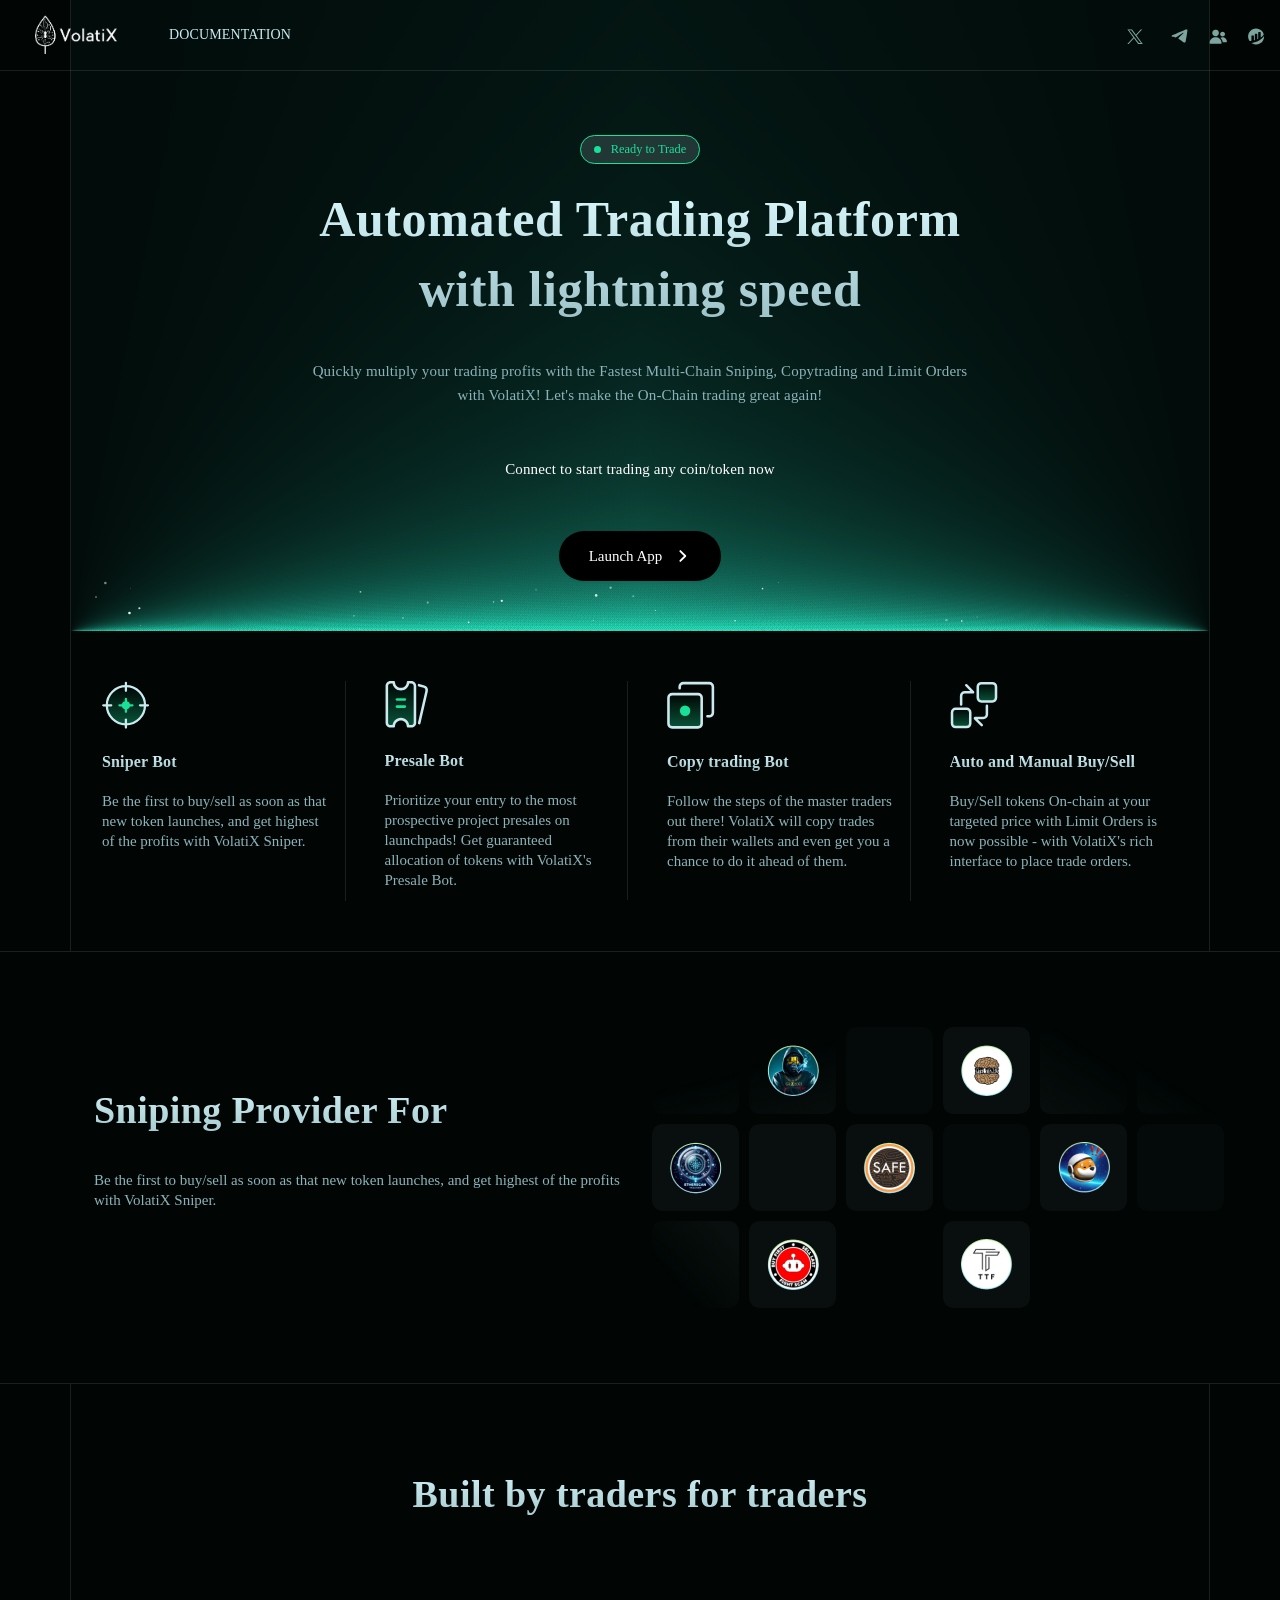
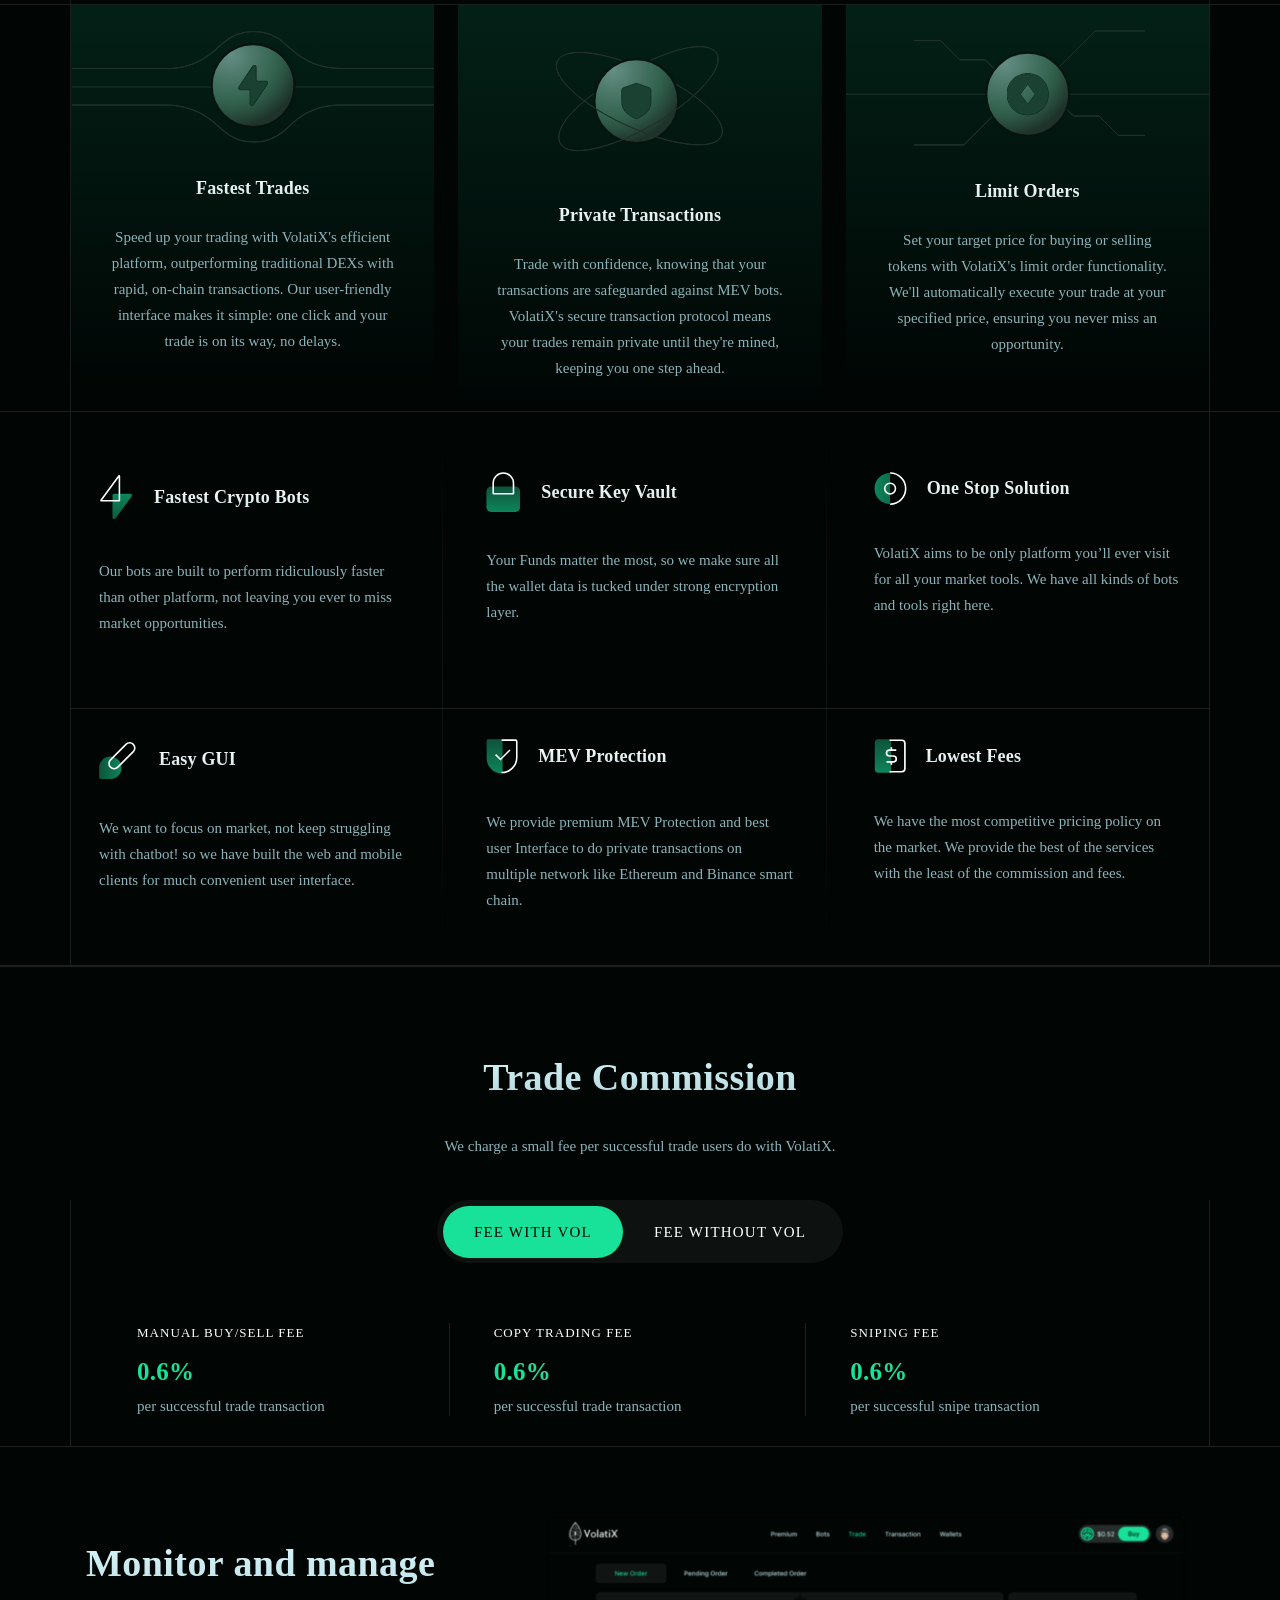
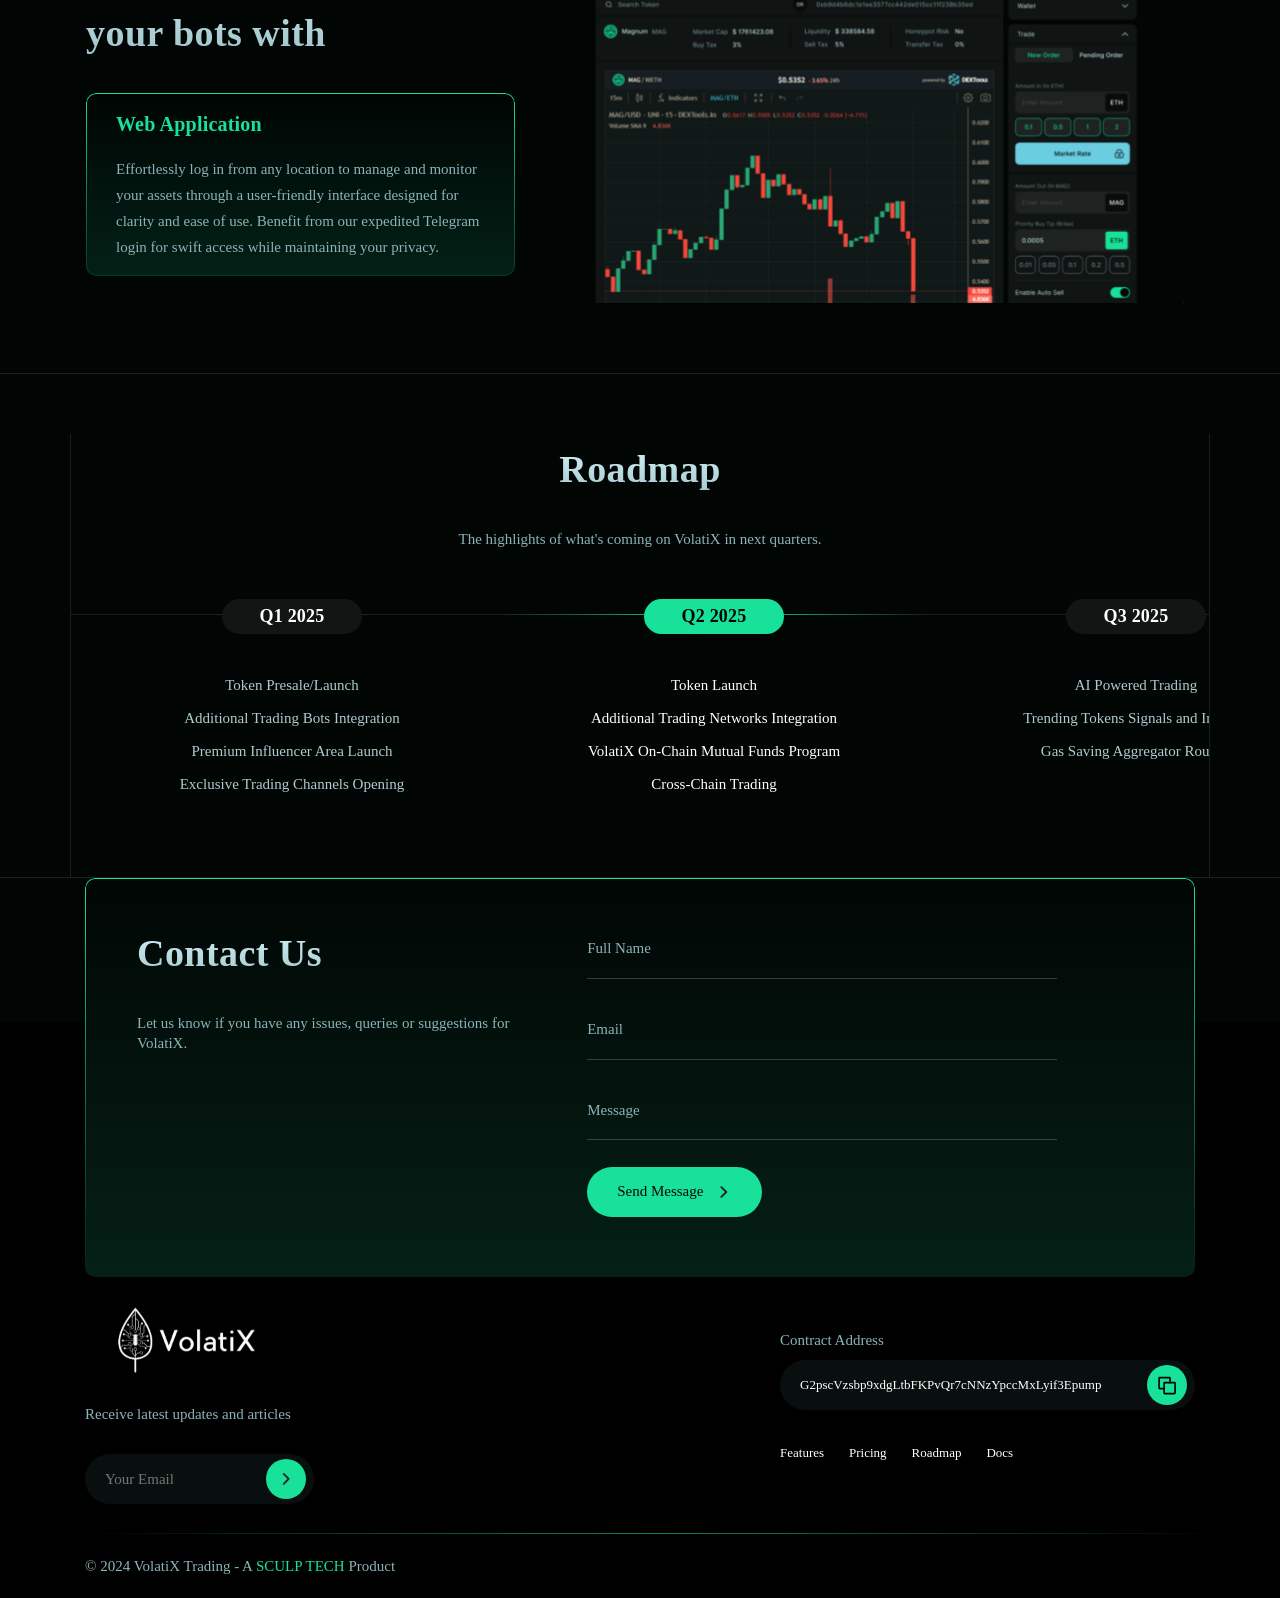
==== commit d460b9d6: "Add files via upload" ====
--- a/index.html
+++ b/index.html
@@ -1,1175 +1,1169 @@
-<!DOCTYPE html>
-<html class="page-home page-home-index" lang="en" xmlns="http://www.w3.org/1999/xhtml" xmlns:fb="https://www.facebook.com/2008/fbml" xmlns:og="http://ogp.me/ns#">
-
-<!-- Mirrored from www.volatixai.app/ by HTTrack Website Copier/3.x [XR&CO'2014], Tue, 25 Feb 2025 20:31:35 GMT -->
-<!-- Added by HTTrack --><meta http-equiv="content-type" content="text/html;charset=utf-8" /><!-- /Added by HTTrack -->
-<head>
-    <!-- REQUIRED META TAGS -->
-    <meta charset="utf-8">
-    <meta name="viewport" content="width=device-width, initial-scale=1, shrink-to-fit=no">
-    <!-- BOOTSTRAP CSS -->
-    <link href="../cdn.jsdelivr.net/npm/bootstrap%405.3.2/dist/css/bootstrap.min.css" rel="stylesheet">
-    <!--SLICK SLIDER-->
-    <link rel="stylesheet" type="text/css" href="../cdn.jsdelivr.net/npm/slick-carousel%401.8.1/slick/slick.css">
-    <!--Fonts-->
-    <link rel="preconnect" href="../fonts.googleapis.com/index.html">
-    <link rel="preconnect" href="../fonts.gstatic.com/index.html" crossorigin="">
-    <link href="../fonts.googleapis.com/css23b2e.css?family=Inter:wght@100..900&amp;family=Manrope:wght@200..800&amp;display=swap" rel="stylesheet">
-    <!--- MAIN CSS ---->
-    <link rel="stylesheet" href="assets/css/style.css">
-    <link rel="stylesheet" href="assets/css/responsive.css">
-    <link rel="stylesheet" href="../cdnjs.cloudflare.com/ajax/libs/animate.css/3.1.0/animate.min.css">
-    <link rel="icon" type="image/x-image" href="assets/images/icon.jpg">
-    <!-- <link rel="stylesheet" media="all" href="assets/application-d3c6b428edddfe36ad39c6aeaecb4f04525b2fc384ba2561af1c4f8e9ac86be4.css">
-
-    <link rel="stylesheet" media="all" href="assets/main.css"> -->
-    <title>VolatiX - The Automated Trading Platform</title>
-
-</head>
-<body>
-    <!--- NAVBAR START -->
-    <nav b-h08xgooo40 class="navbar navbar-expand-lg navbar-light fixed-top ">
-        <div b-h08xgooo40 class="top-bar animated fadeIn visible" data-animation="fadeIn">
-            <a b-h08xgooo40 class="navbar-brand" href="#">
-                <img b-h08xgooo40 src="assets/images/volatix.png" width="120">
-            </a>
-            <button b-h08xgooo40 class="navbar-toggler" type="button" data-bs-toggle="collapse" data-bs-target="#navbarSupportedContent" aria-controls="navbarSupportedContent" aria-expanded="false" aria-label="Toggle navigation">
-                <span b-h08xgooo40 class="navbar-toggler-icon"><img b-h08xgooo40 src="assets/images/menu.png"></span>
-            </button>
-
-        </div>
-        <div b-h08xgooo40 class="collapse navbar-collapse " id="navbarSupportedContent">
-            <ul b-h08xgooo40 class="navbar-nav nav-right">
-                <li b-h08xgooo40 class="nav-item animated fadeIn visible" data-animation="fadeIn">
-                    <a b-h08xgooo40 class="nav-link" href="#features">DOCUMENTATION</a>
-                </li>
-
-
-
-            </ul>
-            <ul b-h08xgooo40 class="nav-right ms-auto mb-0">
-
-                <li b-h08xgooo40 class="animated fadeIn visible" data-animation="fadeIn">
-                    <a b-h08xgooo40 href="https://x.com/volatix?s=21">
-                        <svg b-h08xgooo40 width="16" height="15" viewBox="0 0 16 15" fill="none" xmlns="http://www.w3.org/2000/svg">
-                            <g b-h08xgooo40 clip-path="url(#clip0_150_1967)">
-                                <path b-h08xgooo40 d="M9.53617 6.48736L15.3211 0.323242H13.9502L8.92721 5.67546L4.91532 0.323242H0.288086L6.35485 8.41674L0.288086 14.8808H1.659L6.96346 9.22864L11.2003 14.8808H15.8275L9.53584 6.48736H9.53617ZM7.65852 8.48805L7.04383 7.68212L2.15296 1.26924H4.25861L8.2056 6.44464L8.82028 7.25057L13.9509 13.9778H11.8452L7.65852 8.48836V8.48805Z" fill="#7CA59E"></path>
-                            </g>
-                            <defs b-h08xgooo40>
-                                <clipPath b-h08xgooo40 id="clip0_150_1967">
-                                    <rect b-h08xgooo40 width="15.8809" height="14.5575" fill="white" transform="translate(0.117188 0.323242)"></rect>
-                                </clipPath>
-                            </defs>
-                        </svg>
-                    </a>
-
-                    &nbsp; &nbsp; &nbsp;
-
-                    <a b-h08xgooo40 href="https://t.me/volatixai">
-                        <svg b-h08xgooo40 width="17" height="14" viewBox="0 0 17 14" fill="none" xmlns="http://www.w3.org/2000/svg">
-                            <path b-h08xgooo40 fill-rule="evenodd" clip-rule="evenodd" d="M1.63372 6.09492C5.89672 4.2376 8.73939 3.01314 10.1617 2.42155C14.2228 0.732412 15.0666 0.438991 15.6166 0.429303C15.7376 0.427172 16.0081 0.457151 16.1833 0.599318C16.3312 0.719361 16.3719 0.881522 16.3914 0.995336C16.4109 1.10915 16.4352 1.36842 16.4159 1.57101C16.1958 3.8833 15.2436 9.49463 14.7591 12.0844C14.5541 13.1803 14.1505 13.5477 13.7597 13.5837C12.9105 13.6618 12.2657 13.0225 11.4432 12.4833C10.1562 11.6396 9.42906 11.1144 8.17976 10.2912C6.73598 9.33975 7.67192 8.81682 8.49473 7.96222C8.71006 7.73857 12.4517 4.33528 12.5241 4.02655C12.5332 3.98794 12.5416 3.84401 12.4561 3.76801C12.3705 3.69201 12.2443 3.718 12.1533 3.73867C12.0242 3.76797 9.96813 5.12695 5.98508 7.81563C5.40147 8.21638 4.87285 8.41163 4.39923 8.4014C3.87711 8.39012 2.87274 8.10618 2.1261 7.86348C1.21031 7.56579 0.48246 7.4084 0.545839 6.90284C0.578851 6.63951 0.941479 6.37021 1.63372 6.09492Z" fill="#7CA59E"></path>
-                        </svg>
-                    </a>
-                    &nbsp; &nbsp;
-                    <a b-h08xgooo40 href="https://t.me/volatixai">
-                        <svg b-h08xgooo40 width="20" height="19" viewBox="0 0 20 19" fill="none" xmlns="http://www.w3.org/2000/svg">
-                            <path b-h08xgooo40 d="M7.56773 9.26388C8.2222 9.26388 8.86198 9.0698 9.40614 8.70618C9.95031 8.34257 10.3744 7.82575 10.6249 7.22108C10.8753 6.61642 10.9408 5.95107 10.8131 5.30918C10.6853 4.6673 10.3701 4.0777 9.9073 3.61496C9.44448 3.15222 8.85483 2.83712 8.21292 2.70951C7.57101 2.5819 6.90567 2.64751 6.30105 2.89804C5.69643 3.14858 5.17969 3.57278 4.81616 4.11701C4.45264 4.66124 4.25867 5.30105 4.25879 5.95552C4.25971 6.83277 4.60864 7.67382 5.22901 8.29407C5.84937 8.91433 6.69048 9.26312 7.56773 9.26388Z" fill="#7CA59E"></path>
-                            <path b-h08xgooo40 d="M11.8966 11.9973C11.0582 11.1373 9.98234 10.5467 8.80659 10.301C7.63085 10.0554 6.40856 10.1658 5.29585 10.6181C4.18315 11.0705 3.23055 11.8443 2.55973 12.8406C1.88891 13.837 1.53033 15.0107 1.52979 16.2118C1.52979 16.3654 1.59079 16.5126 1.69937 16.6212C1.80795 16.7298 1.95522 16.7908 2.10878 16.7908H13.0286C13.1821 16.7908 13.3294 16.7298 13.438 16.6212C13.5466 16.5126 13.6076 16.3654 13.6076 16.2118C13.6098 15.5979 13.515 14.9874 13.3268 14.403C13.0464 13.4996 12.5564 12.6753 11.8966 11.9973Z" fill="#7CA59E"></path>
-                            <path b-h08xgooo40 d="M14.5569 9.55327C15.9159 9.55327 17.0176 8.45157 17.0176 7.09255C17.0176 5.73354 15.9159 4.63184 14.5569 4.63184C13.1979 4.63184 12.0962 5.73354 12.0962 7.09255C12.0962 8.45157 13.1979 9.55327 14.5569 9.55327Z" fill="#7CA59E"></path>
-                            <path b-h08xgooo40 d="M14.5572 10.231C13.7811 10.2339 13.02 10.4452 12.3535 10.843C12.4792 10.9553 12.606 11.0659 12.7246 11.1875C13.513 11.9978 14.0987 12.983 14.4338 14.0627C14.5486 14.4182 14.6333 14.7827 14.6869 15.1524H18.3206C18.4742 15.1524 18.6214 15.0914 18.73 14.9828C18.8386 14.8742 18.8996 14.727 18.8996 14.5734C18.8984 13.4221 18.4405 12.3183 17.6264 11.5042C16.8123 10.6901 15.7085 10.2322 14.5572 10.231Z" fill="#7CA59E"></path>
-                        </svg>
-                    </a>
-                    &nbsp; &nbsp;
-
-                    <a b-h08xgooo40 href="https://etherscan.io/address/G2pscVzsbp9xdgLtbFKPvQr7cNNzYpccMxLyif3Epump">
-                        <svg b-h08xgooo40 width="17" height="17" viewBox="0 0 17 17" fill="none" xmlns="http://www.w3.org/2000/svg">
-                            <path b-h08xgooo40 d="M3.41553 8.09722C3.41555 8.00791 3.4332 7.9195 3.46748 7.83704C3.50176 7.75459 3.55199 7.67972 3.61528 7.61673C3.67859 7.55373 3.75369 7.50386 3.83632 7.46998C3.91894 7.43609 4.00744 7.41887 4.09675 7.41929L5.22618 7.42297C5.40625 7.42297 5.57895 7.49451 5.70628 7.62184C5.83362 7.74917 5.90516 7.92187 5.90516 8.10195V12.3725C6.0323 12.3348 6.19561 12.2945 6.37429 12.2525C6.49841 12.2233 6.60903 12.1531 6.68821 12.0531C6.76737 11.9532 6.81045 11.8294 6.81042 11.702V6.40451C6.81042 6.22441 6.88195 6.0517 7.00927 5.92434C7.1366 5.79699 7.30931 5.72544 7.4894 5.7254H8.62107C8.80115 5.72544 8.97385 5.79699 9.10118 5.92434C9.22851 6.0517 9.30005 6.22441 9.30005 6.40451V11.321C9.30005 11.321 9.58339 11.2064 9.85938 11.0899C9.96189 11.0465 10.0494 10.974 10.1109 10.8812C10.1725 10.7884 10.2053 10.6796 10.2054 10.5683V4.70706C10.2054 4.52701 10.277 4.35432 10.4043 4.22699C10.5316 4.09966 10.7042 4.02812 10.8843 4.02809H12.016C12.196 4.02809 12.3687 4.09961 12.4961 4.22695C12.6234 4.35428 12.6949 4.52698 12.6949 4.70706V9.53367C13.6761 8.82261 14.6703 7.96744 15.4594 6.93912C15.5739 6.78986 15.6496 6.61458 15.6799 6.42894C15.7101 6.2433 15.6939 6.05304 15.6328 5.87516C15.2675 4.82432 14.687 3.86129 13.9282 3.0477C13.1695 2.23412 12.2492 1.58789 11.2263 1.15038C10.2035 0.712864 9.10055 0.4937 7.98812 0.506911C6.8757 0.520122 5.77829 0.765418 4.76612 1.2271C3.75394 1.68878 2.84929 2.35668 2.11005 3.18805C1.37082 4.01942 0.81328 4.99597 0.473119 6.0552C0.13296 7.11441 0.0176682 8.23297 0.134622 9.33931C0.251576 10.4456 0.598202 11.5154 1.15231 12.4801C1.24884 12.6465 1.39086 12.7819 1.56166 12.8704C1.73247 12.9589 1.92499 12.9968 2.11661 12.9797C2.33067 12.9609 2.59718 12.9342 2.91406 12.897C3.052 12.8813 3.17935 12.8155 3.27185 12.712C3.36436 12.6084 3.41555 12.4745 3.41566 12.3357L3.41553 8.09722Z" fill="#7CA59E"></path>
-                            <path b-h08xgooo40 d="M3.39062 14.9466C4.58348 15.8143 5.99317 16.3353 7.46371 16.4516C8.93427 16.5679 10.4083 16.2752 11.7228 15.6057C13.0373 14.9362 14.1409 13.9161 14.9117 12.6583C15.6823 11.4005 16.09 9.95402 16.0896 8.47887C16.0896 8.2948 16.0811 8.11269 16.0688 7.93164C13.1474 12.2887 7.75336 14.3257 3.39087 14.9459" fill="#7CA59E"></path>
-                        </svg>
-
-                    </a>
-                </li>
-
-
-
-
-            </ul>
-        </div>
-
-    </nav>
-    <!-- NAVBAR END -->
-            <!---HERO SECTION-->
-<section id="hero" class="hero-section">
-    <div class="container  vertical-line-anim ">
-        <div class="sec-side-lines">
-            <div class="hero-wrapper ">
-                <div class="hero-shape animate">
-                    <div class="hero-left-bg"></div>
-                    <div class="hero-right-bg"></div>
-                </div>
-                <div class="main-particles animate">
-                    <div id="particles-js" style="top: -114.414px;"><canvas class="particles-js-canvas-el" style="width: 100%; height: 100%;" width="0" height="0"></canvas></div>
-                </div>
-                <div class="hero-text">
-                    <div class="hero-badge animated fadeInUp visible" data-animation="fadeInUp" data-animation-delay="500"><span class="badge-dot"></span>Ready to Trade</div>
-                    <h1 class="hero-heading animated fadeInUp visible" data-animation="fadeInUp" data-animation-delay="600">
-                        Automated Trading Platform with lightning speed
-                    </h1>
-                    <p class="animated fadeInUp visible" data-animation="fadeInUp" data-animation-delay="700">
-                        Quickly multiply your trading
-                        profits with the Fastest Multi-Chain Sniping, Copytrading and Limit Orders with VolatiX! Let's make
-                        the On-Chain trading great again!
-                    </p>
-
-                    <p class="animated fadeInUp visible" data-animation="fadeInUp" data-animation-delay="700" style="color:white">Connect to start trading any coin/token now</p>
-                    <div class="hero-btn d-flex align-items-center justify-content-center gap-4 animated fadeInUp visible" data-animation="fadeInUp" data-animation-delay="800">
-                        <a href="#" data-bs-toggle="modal" data-bs-target="#staticBackdrop" class="btn-green d-flex align-items-center gap-2 justify-content-between btn-dark text-white" style="background-color:black;">
-                            Launch App
-                            <svg width="21" height="20" viewBox="0 0 21 20" fill="none" xmlns="http://www.w3.org/2000/svg">
-                                <path d="M10.3369 5.05469L15.279 9.99685L10.334 14.9418" stroke="#fff" stroke-width="1.84499" stroke-linecap="round" stroke-linejoin="round"></path>
-                            </svg>
-                        </a>
-                        <p class="hidden" style="display:none;">Test Ref: <span class="text-white">https://www.volatixai.app:443/?referrerId=kihe830384029203lpeis</span></p>
-
-                        <!-- <a href="https://t.me/VolatiX_trade_bot?start=HYZwXqeQ" class="btn-transparent">Telegram Bot</a> -->
-                    </div>
-                </div>
-            </div>
-        </div>
-    </div>
-</section>
-
-<!--BOTS SECTION -->
-<section id="bots" class="feature-section sec-bottom-line">
-    <div class="container sec-side-lines side-line-anim px-3">
-        <div class="feature-wrapper">
-            <div class="row feature-list">
-                <div class="col-lg-3 col-md-6 col-sm-12">
-                    <div class="feature-card">
-                        <div class="feature-icon animated fadeInUp visible" data-animation="fadeInUp" data-animation-delay="100">
-                            <svg width="48" height="48" viewBox="0 0 48 48" fill="none" xmlns="http://www.w3.org/2000/svg">
-                                <g class="rotate-anim">
-                                    <circle cx="23.9191" cy="24.3038" r="19.1027" fill="url(#paint0_linear_5374_9068)"></circle>
-                                    <circle cx="23.9191" cy="24.3038" r="19.1027" stroke="#CAEAEF" stroke-width="2.27419"></circle>
-                                    <path d="M23.9199 1.86572V9.82597" stroke="#CAEAEF" stroke-width="2.27419" stroke-linecap="round"></path>
-                                    <path d="M23.9199 17.8247L23.9199 30.7823" stroke="#18E299" stroke-width="2.27419" stroke-linecap="round"></path>
-                                    <path d="M30.3984 24.3037L17.4408 24.3037" stroke="#18E299" stroke-width="2.27419" stroke-linecap="round"></path>
-                                    <path d="M45.9453 24.3037L37.9851 24.3037" stroke="#CAEAEF" stroke-width="2.27419" stroke-linecap="round"></path>
-                                    <path d="M23.9199 38.5801V46.5403" stroke="#CAEAEF" stroke-width="2.27419" stroke-linecap="round"></path>
-                                    <path d="M9.23242 24.3037L1.27218 24.3037" stroke="#CAEAEF" stroke-width="2.27419" stroke-linecap="round"></path>
-                                    <circle cx="23.9194" cy="24.3037" r="4.07569" fill="#18E299"></circle>
-                                    <defs>
-                                        <linearGradient id="paint0_linear_5374_9068" x1="23.9191" y1="5.20117" x2="23.9191" y2="43.4065" gradientUnits="userSpaceOnUse">
-                                            <stop stop-color="#18E299" stop-opacity="0"></stop>
-                                            <stop offset="1" stop-color="#18E299" stop-opacity="0.35"></stop>
-                                        </linearGradient>
-                                    </defs>
-                                </g>
-                            </svg>
-                        </div>
-                        <h4 class="animated" data-animation="fadeInUp" data-animation-delay="200">Sniper Bot</h4>
-                        <p class="animated" data-animation="fadeInUp" data-animation-delay="300">
-                            Be the first to buy/sell
-                            as soon as that new token launches, and get highest of the profits with VolatiX Sniper.
-                        </p>
-                    </div>
-                </div>
-                <div class="col-lg-3 col-md-6 col-sm-12">
-                    <div class="feature-card">
-                        <div class="feature-icon animated fadeInUp visible" data-animation="fadeInUp" data-animation-delay="100">
-                            <svg width="43" height="47" viewBox="0 0 43 47" fill="none" xmlns="http://www.w3.org/2000/svg">
-                                <path fill-rule="evenodd" clip-rule="evenodd" d="M5.4831 1.3252H8.75046C8.93256 5.11628 12.0639 8.13403 15.9001 8.13403C19.7363 8.13403 22.8677 5.11628 23.0498 1.3252H26.3169C28.3258 1.3252 29.9543 2.95372 29.9543 4.9626V41.6576C29.9543 43.6665 28.3258 45.295 26.3169 45.295H23.0581C23.0581 45.295 23.0581 45.295 23.0581 45.295C23.0581 41.3417 19.8534 38.137 15.9001 38.137C11.9468 38.137 8.74209 41.3417 8.74209 45.295C8.74209 45.295 8.74209 45.295 8.74209 45.295H5.48311C3.47423 45.295 1.8457 43.6665 1.8457 41.6576V4.9626C1.8457 2.95372 3.47422 1.3252 5.4831 1.3252Z" fill="url(#paint0_linear_5374_9082)"></path>
-                                <path d="M8.75046 1.3252L10.0221 1.26411C9.98949 0.585534 9.42982 0.0521046 8.75046 0.0521046V1.3252ZM23.0498 1.3252V0.0521046C22.3704 0.0521046 21.8107 0.585534 21.7782 1.26411L23.0498 1.3252ZM23.0581 45.295H21.7851C21.7851 45.9982 22.355 46.5681 23.0581 46.5681V45.295ZM8.74209 45.295V46.5681C9.4452 46.5681 10.0152 45.9982 10.0152 45.295H8.74209ZM8.75046 0.0521046H5.4831V2.59829H8.75046V0.0521046ZM15.9001 6.86094C12.7466 6.86094 10.1717 4.37991 10.0221 1.26411L7.47883 1.38628C7.69337 5.85265 11.3813 9.40712 15.9001 9.40712V6.86094ZM21.7782 1.26411C21.6285 4.37991 19.0537 6.86094 15.9001 6.86094V9.40712C20.419 9.40712 24.1069 5.85265 24.3214 1.38628L21.7782 1.26411ZM26.3169 0.0521046H23.0498V2.59829H26.3169V0.0521046ZM31.2274 4.9626C31.2274 2.25061 29.0289 0.0521046 26.3169 0.0521046V2.59829C27.6227 2.59829 28.6812 3.65683 28.6812 4.9626H31.2274ZM31.2274 41.6576V4.9626H28.6812V41.6576H31.2274ZM26.3169 46.5681C29.0289 46.5681 31.2274 44.3696 31.2274 41.6576H28.6812C28.6812 42.9634 27.6227 44.022 26.3169 44.022V46.5681ZM23.0581 46.5681H26.3169V44.022H23.0581V46.5681ZM21.7851 45.295C21.7851 45.295 21.7851 45.295 21.7851 45.295C21.7851 45.295 21.7851 45.295 21.7851 45.295C21.7851 45.295 21.7851 45.295 21.7851 45.295C21.7851 45.295 21.7851 45.295 21.7851 45.295C21.7851 45.295 21.7851 45.295 21.7851 45.295C21.7851 45.295 21.7851 45.295 21.7851 45.295C21.7851 45.295 21.7851 45.295 21.7851 45.295C21.7851 45.295 21.7851 45.295 21.7851 45.295C21.7851 45.295 21.7851 45.295 21.7851 45.295C21.7851 45.295 21.7851 45.295 21.7851 45.295C21.7851 45.295 21.7851 45.295 21.7851 45.295C21.7851 45.295 21.7851 45.295 21.7851 45.295C21.7851 45.295 21.7851 45.295 21.7851 45.295C21.7851 45.295 21.7851 45.295 21.7851 45.295C21.7851 45.295 21.7851 45.295 21.7851 45.295C21.7851 45.295 21.7851 45.295 21.7851 45.295C21.7851 45.295 21.7851 45.295 21.7851 45.295C21.7851 45.295 21.7851 45.295 21.7851 45.295C21.7851 45.295 21.7851 45.295 21.7851 45.295C21.7851 45.295 21.7851 45.295 21.7851 45.295C21.7851 45.295 21.7851 45.295 21.7851 45.295C21.7851 45.295 21.7851 45.295 21.7851 45.295C21.7851 45.295 21.7851 45.295 21.7851 45.295C21.7851 45.295 21.7851 45.295 21.7851 45.295C21.7851 45.295 21.7851 45.295 21.7851 45.295C21.7851 45.295 21.7851 45.295 21.7851 45.295C21.7851 45.295 21.7851 45.295 21.7851 45.295C21.7851 45.295 21.7851 45.295 21.7851 45.295C21.7851 45.295 21.7851 45.295 21.7851 45.295C21.7851 45.295 21.7851 45.295 21.7851 45.295C21.7851 45.295 21.7851 45.295 21.7851 45.295C21.7851 45.295 21.7851 45.295 21.7851 45.295C21.7851 45.295 21.7851 45.295 21.7851 45.295C21.7851 45.295 21.7851 45.295 21.7851 45.295C21.7851 45.295 21.7851 45.295 21.7851 45.295C21.7851 45.295 21.7851 45.295 21.7851 45.295C21.7851 45.295 21.7851 45.295 21.7851 45.295C21.7851 45.295 21.7851 45.295 21.7851 45.295C21.7851 45.295 21.7851 45.295 21.7851 45.295C21.7851 45.295 21.7851 45.295 21.7851 45.295C21.7851 45.295 21.7851 45.295 21.7851 45.295C21.7851 45.295 21.7851 45.295 21.7851 45.295C21.7851 45.295 21.7851 45.295 21.7851 45.295C21.7851 45.295 21.7851 45.295 21.7851 45.295C21.7851 45.295 21.7851 45.295 21.7851 45.295C21.7851 45.295 21.7851 45.295 21.7851 45.295C21.7851 45.295 21.7851 45.295 21.7851 45.295C21.7851 45.295 21.7851 45.295 21.7851 45.295C21.7851 45.295 21.7851 45.295 21.7851 45.295C21.7851 45.295 21.7851 45.295 21.7851 45.295C21.7851 45.295 21.7851 45.295 21.7851 45.295C21.7851 45.295 21.7851 45.295 21.7851 45.295C21.7851 45.295 21.7851 45.295 21.7851 45.295C21.7851 45.295 21.7851 45.295 21.7851 45.295C21.7851 45.295 21.7851 45.295 21.7851 45.295C21.7851 45.295 21.7851 45.295 21.7851 45.295C21.7851 45.295 21.7851 45.295 21.7851 45.295C21.7851 45.295 21.7851 45.295 21.7851 45.295C21.7851 45.295 21.7851 45.295 21.7851 45.295C21.7851 45.295 21.7851 45.295 21.7851 45.295C21.7851 45.295 21.7851 45.295 21.7851 45.295C21.7851 45.295 21.7851 45.295 21.7851 45.295C21.7851 45.295 21.7851 45.295 21.7851 45.295C21.7851 45.295 21.7851 45.295 21.7851 45.295C21.7851 45.295 21.7851 45.295 21.7851 45.295C21.7851 45.295 21.7851 45.295 21.7851 45.295C21.7851 45.295 21.7851 45.295 21.7851 45.295C21.7851 45.295 21.7851 45.295 21.7851 45.295C21.7851 45.295 21.7851 45.295 21.7851 45.295C21.7851 45.295 21.7851 45.295 21.7851 45.295C21.7851 45.295 21.7851 45.295 21.7851 45.295C21.7851 45.295 21.7851 45.295 21.7851 45.295C21.7851 45.295 21.7851 45.295 21.7851 45.295C21.7851 45.295 21.7851 45.295 21.7851 45.295C21.7851 45.295 21.7851 45.295 21.7851 45.295C21.7851 45.295 21.7851 45.295 21.7851 45.295C21.7851 45.295 21.7851 45.295 21.7851 45.295C21.7851 45.295 21.7851 45.295 21.7851 45.295C21.7851 45.295 21.7851 45.295 21.7851 45.295C21.7851 45.295 21.7851 45.295 21.7851 45.295C21.7851 45.295 21.7851 45.295 21.7851 45.295C21.7851 45.295 21.7851 45.295 21.7851 45.295C21.7851 45.295 21.7851 45.295 21.7851 45.295C21.7851 45.295 21.7851 45.295 21.7851 45.295C21.7851 45.295 21.7851 45.295 21.7851 45.295C21.7851 45.295 21.7851 45.295 21.7851 45.295C21.7851 45.295 21.7851 45.295 21.7851 45.295C21.7851 45.295 21.7851 45.295 21.7851 45.295C21.7851 45.295 21.7851 45.295 21.7851 45.295C21.7851 45.295 21.7851 45.295 21.7851 45.295C21.7851 45.295 21.7851 45.295 21.7851 45.295C21.7851 45.295 21.7851 45.295 21.7851 45.295C21.7851 45.295 21.7851 45.295 21.7851 45.295C21.7851 45.295 21.7851 45.295 21.7851 45.295C21.7851 45.295 21.7851 45.295 21.7851 45.295C21.7851 45.295 21.7851 45.295 21.7851 45.295C21.7851 45.295 21.7851 45.295 21.7851 45.295C21.7851 45.295 21.7851 45.295 21.7851 45.295C21.7851 45.295 21.7851 45.295 21.7851 45.295C21.7851 45.295 21.7851 45.295 21.7851 45.295C21.7851 45.295 21.7851 45.295 21.7851 45.295C21.7851 45.295 21.7851 45.295 21.7851 45.295C21.7851 45.295 21.7851 45.295 21.7851 45.295C21.7851 45.295 21.7851 45.295 21.7851 45.295C21.7851 45.295 21.7851 45.295 21.7851 45.295C21.7851 45.295 21.7851 45.295 21.7851 45.295C21.7851 45.295 21.7851 45.295 21.7851 45.295C21.7851 45.295 21.7851 45.295 21.7851 45.295C21.7851 45.295 21.7851 45.295 21.7851 45.295C21.7851 45.295 21.7851 45.295 21.7851 45.295C21.7851 45.295 21.7851 45.295 21.7851 45.295C21.7851 45.295 21.7851 45.295 21.7851 45.295C21.7851 45.295 21.7851 45.295 21.7851 45.295C21.7851 45.295 21.7851 45.295 21.7851 45.295C21.7851 45.295 21.7851 45.295 21.7851 45.295C21.7851 45.295 21.7851 45.295 21.7851 45.295C21.7851 45.295 21.7851 45.295 21.7851 45.295C21.7851 45.295 21.7851 45.295 21.7851 45.295C21.7851 45.295 21.7851 45.295 21.7851 45.295C21.7851 45.295 21.7851 45.295 21.7851 45.295C21.7851 45.295 21.7851 45.295 21.7851 45.295C21.7851 45.295 21.7851 45.295 21.7851 45.295C21.7851 45.295 21.7851 45.295 21.7851 45.295C21.7851 45.295 21.7851 45.295 21.7851 45.295C21.7851 45.295 21.7851 45.295 21.7851 45.295C21.7851 45.295 21.7851 45.295 21.7851 45.295C21.7851 45.295 21.7851 45.295 21.7851 45.295C21.7851 45.295 21.7851 45.295 21.7851 45.295C21.7851 45.295 21.7851 45.295 21.7851 45.295C21.7851 45.295 21.7851 45.295 21.7851 45.295C21.7851 45.295 21.7851 45.295 21.7851 45.295C21.7851 45.295 21.7851 45.295 21.7851 45.295C21.7851 45.295 21.7851 45.295 21.7851 45.295C21.7851 45.295 21.7851 45.295 21.7851 45.295C21.7851 45.295 21.7851 45.295 21.7851 45.295C21.7851 45.295 21.7851 45.295 21.7851 45.295C21.7851 45.295 21.7851 45.295 21.7851 45.295C21.7851 45.295 21.7851 45.295 21.7851 45.295C21.7851 45.295 21.7851 45.295 21.7851 45.295C21.7851 45.295 21.7851 45.295 21.7851 45.295C21.7851 45.295 21.7851 45.295 21.7851 45.295C21.7851 45.295 21.7851 45.295 21.7851 45.295C21.7851 45.295 21.7851 45.295 21.7851 45.295C21.7851 45.295 21.7851 45.295 21.7851 45.295C21.7851 45.295 21.7851 45.295 21.7851 45.295C21.7851 45.295 21.7851 45.295 21.7851 45.295C21.7851 45.295 21.7851 45.295 21.7851 45.295C21.7851 45.295 21.7851 45.295 21.7851 45.295C21.7851 45.295 21.7851 45.295 21.7851 45.295C21.7851 45.295 21.7851 45.295 21.7851 45.295C21.7851 45.295 21.7851 45.295 21.7851 45.295C21.7851 45.295 21.7851 45.295 21.7851 45.295C21.7851 45.295 21.7851 45.295 21.7851 45.295C21.7851 45.295 21.7851 45.295 21.7851 45.295C21.7851 45.295 21.7851 45.295 21.7851 45.295C21.7851 45.295 21.7851 45.295 21.7851 45.295C21.7851 45.295 21.7851 45.295 21.7851 45.295C21.7851 45.295 21.7851 45.295 21.7851 45.295C21.7851 45.295 21.7851 45.295 21.7851 45.295C21.7851 45.295 21.7851 45.295 21.7851 45.295C21.7851 45.295 21.7851 45.295 21.7851 45.295C21.7851 45.295 21.7851 45.295 21.7851 45.295C21.7851 45.295 21.7851 45.295 21.7851 45.295C21.7851 45.295 21.7851 45.295 21.7851 45.295C21.7851 45.295 21.7851 45.295 21.7851 45.295C21.7851 45.295 21.7851 45.295 21.7851 45.295C21.7851 45.295 21.7851 45.295 21.7851 45.295C21.7851 45.295 21.7851 45.295 21.7851 45.295C21.7851 45.295 21.7851 45.295 21.7851 45.295C21.7851 45.295 21.7851 45.295 21.7851 45.295C21.7851 45.295 21.7851 45.295 21.7851 45.295C21.7851 45.295 21.7851 45.295 21.7851 45.295C21.7851 45.295 21.7851 45.295 21.7851 45.295C21.7851 45.295 21.7851 45.295 21.7851 45.295C21.7851 45.295 21.7851 45.295 21.7851 45.295C21.7851 45.295 21.7851 45.295 21.7851 45.295C21.7851 45.295 21.7851 45.295 21.7851 45.295C21.7851 45.295 21.7851 45.295 21.7851 45.295C21.7851 45.295 21.7851 45.295 21.7851 45.295C21.7851 45.295 21.7851 45.295 21.7851 45.295C21.7851 45.295 21.7851 45.295 21.7851 45.295C21.7851 45.295 21.7851 45.295 21.7851 45.295C21.7851 45.295 21.7851 45.295 21.7851 45.295C21.7851 45.295 21.7851 45.295 21.7851 45.295C21.7851 45.295 21.7851 45.295 21.7851 45.295C21.7851 45.295 21.7851 45.295 21.7851 45.295C21.7851 45.295 21.7851 45.295 21.7851 45.295C21.7851 45.295 21.7851 45.295 21.7851 45.295C21.7851 45.295 21.7851 45.295 21.7851 45.295C21.7851 45.295 21.7851 45.295 21.7851 45.295C21.7851 45.295 21.7851 45.295 21.7851 45.295C21.7851 45.295 21.7851 45.295 21.7851 45.295C21.7851 45.295 21.7851 45.295 21.7851 45.295C21.7851 45.295 21.7851 45.295 21.7851 45.295C21.7851 45.295 21.7851 45.295 21.7851 45.295C21.7851 45.295 21.7851 45.295 21.7851 45.295C21.7851 45.295 21.7851 45.295 21.7851 45.295C21.7851 45.295 21.7851 45.295 21.7851 45.295C21.7851 45.295 21.7851 45.295 21.7851 45.295C21.7851 45.295 21.7851 45.295 21.7851 45.295C21.7851 45.295 21.7851 45.295 21.7851 45.295C21.7851 45.295 21.7851 45.295 21.7851 45.295C21.7851 45.295 21.7851 45.295 21.7851 45.295C21.7851 45.295 21.7851 45.295 21.7851 45.295C21.7851 45.295 21.7851 45.295 21.7851 45.295C21.7851 45.295 21.7851 45.295 21.7851 45.295C21.7851 45.295 21.7851 45.295 21.7851 45.295C21.7851 45.295 21.7851 45.295 21.7851 45.295C21.7851 45.295 21.7851 45.295 21.7851 45.295C21.7851 45.295 21.7851 45.295 21.7851 45.295C21.7851 45.295 21.7851 45.295 21.7851 45.295C21.7851 45.295 21.7851 45.295 21.7851 45.295C21.7851 45.295 21.7851 45.295 21.7851 45.295C21.7851 45.295 21.7851 45.295 21.7851 45.295C21.7851 45.295 21.7851 45.295 21.7851 45.295C21.7851 45.295 21.7851 45.295 21.7851 45.295C21.7851 45.295 21.7851 45.295 21.7851 45.295C21.7851 45.295 21.7851 45.295 21.7851 45.295C21.7851 45.295 21.7851 45.295 21.7851 45.295C21.7851 45.295 21.7851 45.295 21.7851 45.295C21.7851 45.295 21.7851 45.295 21.7851 45.295C21.7851 45.295 21.7851 45.295 21.7851 45.295C21.7851 45.295 21.7851 45.295 21.7851 45.295C21.7851 45.295 21.7851 45.295 21.7851 45.295C21.7851 45.295 21.7851 45.295 21.7851 45.295C21.7851 45.295 21.7851 45.295 21.7851 45.295C21.7851 45.295 21.7851 45.295 21.7851 45.295C21.7851 45.295 21.7851 45.295 21.7851 45.295C21.7851 45.295 21.7851 45.295 21.7851 45.295C21.7851 45.295 21.7851 45.295 21.7851 45.295C21.7851 45.295 21.7851 45.295 21.7851 45.295C21.7851 45.295 21.7851 45.295 21.7851 45.295C21.7851 45.295 21.7851 45.295 21.7851 45.295C21.7851 45.295 21.7851 45.295 21.7851 45.295C21.7851 45.295 21.7851 45.295 21.7851 45.295C21.7851 45.295 21.7851 45.295 21.7851 45.295C21.7851 45.295 21.7851 45.295 21.7851 45.295C21.7851 45.295 21.7851 45.295 21.7851 45.295C21.7851 45.295 21.7851 45.295 21.7851 45.295C21.7851 45.295 21.7851 45.295 21.7851 45.295C21.7851 45.295 21.7851 45.295 21.7851 45.295C21.7851 45.295 21.7851 45.295 21.7851 45.295C21.7851 45.295 21.7851 45.295 21.7851 45.295C21.7851 45.295 21.7851 45.295 21.7851 45.295C21.7851 45.295 21.7851 45.295 21.7851 45.295C21.7851 45.295 21.7851 45.295 21.7851 45.295C21.7851 45.295 21.7851 45.295 21.7851 45.295C21.7851 45.295 21.7851 45.295 21.7851 45.295C21.7851 45.295 21.7851 45.295 21.7851 45.295C21.7851 45.295 21.7851 45.295 21.7851 45.295C21.7851 45.295 21.7851 45.295 21.7851 45.295C21.7851 45.295 21.7851 45.295 21.7851 45.295C21.7851 45.295 21.7851 45.295 21.7851 45.295C21.7851 45.295 21.7851 45.295 21.7851 45.295C21.7851 45.295 21.7851 45.295 21.7851 45.295C21.7851 45.295 21.7851 45.295 21.7851 45.295C21.7851 45.295 21.7851 45.295 21.7851 45.295C21.7851 45.295 21.7851 45.295 21.7851 45.295C21.7851 45.295 21.7851 45.295 21.7851 45.295C21.7851 45.295 21.7851 45.295 21.7851 45.295C21.7851 45.295 21.7851 45.295 21.7851 45.295C21.7851 45.295 21.7851 45.295 21.7851 45.295C21.7851 45.295 21.7851 45.295 21.7851 45.295C21.7851 45.295 21.7851 45.295 21.7851 45.295C21.7851 45.295 21.7851 45.295 21.7851 45.295C21.7851 45.295 21.7851 45.295 21.7851 45.295C21.7851 45.295 21.7851 45.295 21.7851 45.295C21.7851 45.295 21.7851 45.295 21.7851 45.295C21.7851 45.295 21.7851 45.295 21.7851 45.295C21.7851 45.295 21.7851 45.295 21.7851 45.295C21.7851 45.295 21.7851 45.295 21.7851 45.295C21.7851 45.295 21.7851 45.295 21.7851 45.295C21.7851 45.295 21.7851 45.295 21.7851 45.295C21.7851 45.295 21.7851 45.295 21.7851 45.295C21.7851 45.295 21.7851 45.295 21.7851 45.295C21.7851 45.295 21.7851 45.295 21.7851 45.295C21.7851 45.295 21.7851 45.295 21.7851 45.295C21.7851 45.295 21.7851 45.295 21.7851 45.295C21.7851 45.295 21.7851 45.295 21.7851 45.295C21.7851 45.295 21.7851 45.295 21.7851 45.295C21.7851 45.295 21.7851 45.295 21.7851 45.295C21.7851 45.295 21.7851 45.295 21.7851 45.295C21.7851 45.295 21.7851 45.295 21.7851 45.295C21.7851 45.295 21.7851 45.295 21.7851 45.295C21.7851 45.295 21.7851 45.295 21.7851 45.295C21.7851 45.295 21.7851 45.295 21.7851 45.295C21.7851 45.295 21.7851 45.295 21.7851 45.295C21.7851 45.295 21.7851 45.295 21.7851 45.295C21.7851 45.295 21.7851 45.295 21.7851 45.295C21.7851 45.295 21.7851 45.295 21.7851 45.295C21.7851 45.295 21.7851 45.295 21.7851 45.295C21.7851 45.295 21.7851 45.295 21.7851 45.295C21.7851 45.295 21.7851 45.295 21.7851 45.295C21.7851 45.295 21.7851 45.295 21.7851 45.295C21.7851 45.295 21.7851 45.295 21.7851 45.295C21.7851 45.295 21.7851 45.295 21.7851 45.295C21.7851 45.295 21.7851 45.295 21.7851 45.295C21.7851 45.295 21.7851 45.295 21.7851 45.295C21.7851 45.295 21.7851 45.295 21.7851 45.295C21.7851 45.295 21.7851 45.295 21.7851 45.295C21.7851 45.295 21.7851 45.295 21.7851 45.295C21.7851 45.295 21.7851 45.295 21.7851 45.295C21.7851 45.295 21.7851 45.295 21.7851 45.295C21.7851 45.295 21.7851 45.295 21.7851 45.295C21.7851 45.295 21.7851 45.295 21.7851 45.295C21.7851 45.295 21.7851 45.295 21.7851 45.295C21.7851 45.295 21.7851 45.295 21.7851 45.295C21.7851 45.295 21.7851 45.295 21.7851 45.295C21.7851 45.295 21.7851 45.295 21.7851 45.295C21.7851 45.295 21.7851 45.295 21.7851 45.295C21.7851 45.295 21.7851 45.295 21.7851 45.295C21.7851 45.295 21.7851 45.295 21.7851 45.295C21.7851 45.295 21.7851 45.295 21.7851 45.295C21.7851 45.295 21.7851 45.295 21.7851 45.295C21.7851 45.295 21.7851 45.295 21.7851 45.295C21.7851 45.295 21.7851 45.295 21.7851 45.295C21.7851 45.295 21.7851 45.295 21.7851 45.295C21.7851 45.295 21.7851 45.295 21.7851 45.295C21.7851 45.295 21.7851 45.295 21.7851 45.295C21.7851 45.295 21.7851 45.295 21.7851 45.295C21.7851 45.295 21.7851 45.295 21.7851 45.295C21.7851 45.295 21.7851 45.295 21.7851 45.295C21.7851 45.295 21.7851 45.295 21.7851 45.295C21.7851 45.295 21.7851 45.295 21.7851 45.295C21.7851 45.295 21.7851 45.295 21.7851 45.295C21.7851 45.295 21.7851 45.295 21.7851 45.295C21.7851 45.295 21.7851 45.295 21.7851 45.295C21.7851 45.295 21.7851 45.295 21.7851 45.295C21.7851 45.295 21.7851 45.295 21.7851 45.295C21.7851 45.295 21.7851 45.295 21.7851 45.295C21.7851 45.295 21.7851 45.295 21.7851 45.295C21.7851 45.295 21.7851 45.295 21.7851 45.295C21.7851 45.295 21.7851 45.295 21.7851 45.295C21.7851 45.295 21.7851 45.295 21.7851 45.295C21.7851 45.295 21.7851 45.295 21.7851 45.295C21.7851 45.295 21.7851 45.295 21.7851 45.295C21.7851 45.295 21.7851 45.295 21.7851 45.295C21.7851 45.295 21.7851 45.295 21.7851 45.295C21.7851 45.295 21.7851 45.295 21.7851 45.295C21.7851 45.295 21.7851 45.295 21.7851 45.295C21.7851 45.295 21.7851 45.295 21.7851 45.295C21.7851 45.295 21.7851 45.295 21.7851 45.295C21.7851 45.295 21.7851 45.295 21.7851 45.295C21.7851 45.295 21.7851 45.295 21.7851 45.295C21.7851 45.295 21.7851 45.295 21.7851 45.295C21.7851 45.295 21.7851 45.295 21.7851 45.295C21.7851 45.295 21.7851 45.295 21.7851 45.295C21.7851 45.295 21.7851 45.295 21.7851 45.295C21.7851 45.295 21.7851 45.295 21.7851 45.295C21.7851 45.295 21.7851 45.295 21.7851 45.295C21.7851 45.295 21.7851 45.295 21.7851 45.295C21.7851 45.295 21.7851 45.295 21.7851 45.295C21.7851 45.295 21.7851 45.295 21.7851 45.295C21.7851 45.295 21.7851 45.295 21.7851 45.295C21.7851 45.295 21.7851 45.295 21.7851 45.295C21.7851 45.295 21.7851 45.295 21.7851 45.295C21.7851 45.295 21.7851 45.295 21.7851 45.295C21.7851 45.295 21.7851 45.295 21.7851 45.295C21.7851 45.295 21.7851 45.295 21.7851 45.295C21.7851 45.295 21.7851 45.295 21.7851 45.295C21.7851 45.295 21.7851 45.295 21.7851 45.295C21.7851 45.295 21.7851 45.295 21.7851 45.295C21.7851 45.295 21.7851 45.295 21.7851 45.295C21.7851 45.295 21.7851 45.295 21.7851 45.295C21.7851 45.295 21.7851 45.295 21.7851 45.295C21.7851 45.295 21.7851 45.295 21.7851 45.295C21.7851 45.295 21.7851 45.295 21.7851 45.295C21.7851 45.295 21.7851 45.295 21.7851 45.295C21.7851 45.295 21.7851 45.295 21.7851 45.295C21.7851 45.295 21.7851 45.295 21.7851 45.295C21.7851 45.295 21.7851 45.295 21.7851 45.295C21.7851 45.295 21.7851 45.295 21.7851 45.295C21.7851 45.295 21.7851 45.295 21.7851 45.295C21.7851 45.295 21.7851 45.295 21.7851 45.295C21.7851 45.295 21.7851 45.295 21.7851 45.295C21.7851 45.295 21.7851 45.295 21.7851 45.295C21.7851 45.295 21.7851 45.295 21.7851 45.295C21.7851 45.295 21.7851 45.295 21.7851 45.295C21.7851 45.295 21.7851 45.295 21.7851 45.295C21.7851 45.295 21.7851 45.295 21.7851 45.295C21.7851 45.295 21.7851 45.295 21.7851 45.295C21.7851 45.295 21.7851 45.295 21.7851 45.295C21.7851 45.295 21.7851 45.295 21.7851 45.295C21.7851 45.295 21.7851 45.295 21.7851 45.295C21.7851 45.295 21.7851 45.295 21.7851 45.295C21.7851 45.295 21.7851 45.295 21.7851 45.295C21.7851 45.295 21.7851 45.295 21.7851 45.295C21.7851 45.295 21.7851 45.295 21.7851 45.295C21.7851 45.295 21.7851 45.295 21.7851 45.295C21.7851 45.295 21.7851 45.295 21.7851 45.295C21.7851 45.295 21.7851 45.295 21.7851 45.295C21.7851 45.295 21.7851 45.295 21.7851 45.295C21.7851 45.295 21.7851 45.295 21.7851 45.295C21.7851 45.295 21.7851 45.295 21.7851 45.295C21.7851 45.295 21.7851 45.295 21.7851 45.295C21.7851 45.295 21.7851 45.295 21.7851 45.295C21.7851 45.295 21.7851 45.295 21.7851 45.295C21.7851 45.295 21.7851 45.295 21.7851 45.295C21.7851 45.295 21.7851 45.295 21.7851 45.295C21.7851 45.295 21.7851 45.295 21.7851 45.295C21.7851 45.295 21.7851 45.295 21.7851 45.295C21.7851 45.295 21.7851 45.295 21.7851 45.295C21.7851 45.295 21.7851 45.295 21.7851 45.295C21.7851 45.295 21.7851 45.295 21.7851 45.295C21.7851 45.295 21.7851 45.295 21.7851 45.295C21.7851 45.295 21.7851 45.295 21.7851 45.295C21.7851 45.295 21.7851 45.295 21.7851 45.295C21.7851 45.295 21.7851 45.295 21.7851 45.295C21.7851 45.295 21.7851 45.295 21.7851 45.295C21.7851 45.295 21.7851 45.295 21.7851 45.295C21.7851 45.295 21.7851 45.295 21.7851 45.295C21.7851 45.295 21.7851 45.295 21.7851 45.295C21.7851 45.295 21.7851 45.295 21.7851 45.295C21.7851 45.295 21.7851 45.295 21.7851 45.295C21.7851 45.295 21.7851 45.295 21.7851 45.295C21.7851 45.295 21.7851 45.295 21.7851 45.295C21.7851 45.295 21.7851 45.295 21.7851 45.295C21.7851 45.295 21.7851 45.295 21.7851 45.295C21.7851 45.295 21.7851 45.295 21.7851 45.295C21.7851 45.295 21.7851 45.295 21.7851 45.295C21.7851 45.295 21.7851 45.295 21.7851 45.295C21.7851 45.295 21.7851 45.295 21.7851 45.295C21.7851 45.295 21.7851 45.295 21.7851 45.295C21.7851 45.295 21.7851 45.295 21.7851 45.295C21.7851 45.295 21.7851 45.295 21.7851 45.295C21.7851 45.295 21.7851 45.295 21.7851 45.295C21.7851 45.295 21.7851 45.295 21.7851 45.295C21.7851 45.295 21.7851 45.295 21.7851 45.295C21.7851 45.295 21.7851 45.295 21.7851 45.295C21.7851 45.295 21.7851 45.295 21.7851 45.295C21.7851 45.295 21.7851 45.295 21.7851 45.295C21.7851 45.295 21.7851 45.295 21.7851 45.295C21.7851 45.295 21.7851 45.295 21.7851 45.295C21.7851 45.295 21.7851 45.295 21.7851 45.295C21.7851 45.295 21.7851 45.295 21.7851 45.295C21.7851 45.295 21.7851 45.295 21.7851 45.295C21.7851 45.295 21.7851 45.295 21.7851 45.295C21.7851 45.295 21.7851 45.295 21.7851 45.295C21.7851 45.295 21.7851 45.295 21.7851 45.295C21.7851 45.295 21.7851 45.295 21.7851 45.295C21.7851 45.295 21.7851 45.295 21.7851 45.295C21.7851 45.295 21.7851 45.295 21.7851 45.295C21.7851 45.295 21.7851 45.295 21.7851 45.295C21.7851 45.295 21.7851 45.295 21.7851 45.295C21.7851 45.295 21.7851 45.295 21.7851 45.295C21.7851 45.295 21.7851 45.295 21.7851 45.295C21.7851 45.295 21.7851 45.295 21.7851 45.295C21.7851 45.295 21.7851 45.295 21.7851 45.295C21.7851 45.295 21.7851 45.295 21.7851 45.295C21.7851 45.295 21.7851 45.295 21.7851 45.295C21.7851 45.295 21.7851 45.295 21.7851 45.295C21.7851 45.295 21.7851 45.295 21.7851 45.295C21.7851 45.295 21.7851 45.295 21.7851 45.295C21.7851 45.295 21.7851 45.295 21.7851 45.295C21.7851 45.295 21.7851 45.295 21.7851 45.295C21.7851 45.295 21.7851 45.295 21.7851 45.295C21.7851 45.295 21.7851 45.295 21.7851 45.295C21.7851 45.295 21.7851 45.295 21.7851 45.295C21.7851 45.295 21.7851 45.295 21.7851 45.295C21.7851 45.295 21.7851 45.295 21.7851 45.295C21.7851 45.295 21.7851 45.295 21.7851 45.295C21.7851 45.295 21.7851 45.295 21.7851 45.295C21.7851 45.295 21.7851 45.295 21.7851 45.295C21.7851 45.295 21.7851 45.295 21.7851 45.295C21.7851 45.295 21.7851 45.295 21.7851 45.295C21.7851 45.295 21.7851 45.295 21.7851 45.295C21.7851 45.295 21.7851 45.295 21.7851 45.295C21.7851 45.295 21.7851 45.295 21.7851 45.295C21.7851 45.295 21.7851 45.295 21.7851 45.295C21.7851 45.295 21.7851 45.295 21.7851 45.295C21.7851 45.295 21.7851 45.295 21.7851 45.295C21.7851 45.295 21.7851 45.295 21.7851 45.295C21.7851 45.295 21.7851 45.295 21.7851 45.295C21.7851 45.295 21.7851 45.295 21.7851 45.295C21.7851 45.295 21.7851 45.295 21.7851 45.295C21.7851 45.295 21.7851 45.295 21.7851 45.295C21.7851 45.295 21.7851 45.295 21.7851 45.295C21.7851 45.295 21.7851 45.295 21.7851 45.295C21.7851 45.295 21.7851 45.295 21.7851 45.295C21.7851 45.295 21.7851 45.295 21.7851 45.295C21.7851 45.295 21.7851 45.295 21.7851 45.295C21.7851 45.295 21.7851 45.295 21.7851 45.295C21.7851 45.295 21.7851 45.295 21.7851 45.295C21.7851 45.295 21.7851 45.295 21.7851 45.295C21.7851 45.295 21.7851 45.295 21.7851 45.295C21.7851 45.295 21.7851 45.295 21.7851 45.295C21.7851 45.295 21.7851 45.295 21.7851 45.295C21.7851 45.295 21.7851 45.295 21.7851 45.295C21.7851 45.295 21.7851 45.295 21.7851 45.295C21.7851 45.295 21.7851 45.295 21.7851 45.295C21.7851 45.295 21.7851 45.295 21.7851 45.295C21.7851 45.295 21.7851 45.295 21.7851 45.295C21.7851 45.295 21.7851 45.295 21.7851 45.295C21.7851 45.295 21.7851 45.295 21.7851 45.295C21.7851 45.295 21.7851 45.295 21.7851 45.295C21.7851 45.295 21.7851 45.295 21.7851 45.295C21.7851 45.295 21.7851 45.295 21.7851 45.295C21.7851 45.295 21.7851 45.295 21.7851 45.295C21.7851 45.295 21.7851 45.295 21.7851 45.295C21.7851 45.295 21.7851 45.295 21.7851 45.295C21.7851 45.295 21.7851 45.295 21.7851 45.295C21.7851 45.295 21.7851 45.295 21.7851 45.295C21.7851 45.295 21.7851 45.295 21.7851 45.295C21.7851 45.295 21.7851 45.295 21.7851 45.295C21.7851 45.295 21.7851 45.295 21.7851 45.295C21.7851 45.295 21.7851 45.295 21.7851 45.295C21.7851 45.295 21.7851 45.295 21.7851 45.295C21.7851 45.295 21.7851 45.295 21.7851 45.295C21.7851 45.295 21.7851 45.295 21.7851 45.295C21.7851 45.295 21.7851 45.295 21.7851 45.295C21.7851 45.295 21.7851 45.295 21.7851 45.295C21.7851 45.295 21.7851 45.295 21.7851 45.295H24.3312C24.3312 45.295 24.3312 45.295 24.3312 45.295C24.3312 45.295 24.3312 45.295 24.3312 45.295C24.3312 45.295 24.3312 45.295 24.3312 45.295C24.3312 45.295 24.3312 45.295 24.3312 45.295C24.3312 45.295 24.3312 45.295 24.3312 45.295C24.3312 45.295 24.3312 45.295 24.3312 45.295C24.3312 45.295 24.3312 45.295 24.3312 45.295C24.3312 45.295 24.3312 45.295 24.3312 45.295C24.3312 45.295 24.3312 45.295 24.3312 45.295C24.3312 45.295 24.3312 45.295 24.3312 45.295C24.3312 45.295 24.3312 45.295 24.3312 45.295C24.3312 45.295 24.3312 45.295 24.3312 45.295C24.3312 45.295 24.3312 45.295 24.3312 45.295C24.3312 45.295 24.3312 45.295 24.3312 45.295C24.3312 45.295 24.3312 45.295 24.3312 45.295C24.3312 45.295 24.3312 45.295 24.3312 45.295C24.3312 45.295 24.3312 45.295 24.3312 45.295C24.3312 45.295 24.3312 45.295 24.3312 45.295C24.3312 45.295 24.3312 45.295 24.3312 45.295C24.3312 45.295 24.3312 45.295 24.3312 45.295C24.3312 45.295 24.3312 45.295 24.3312 45.295C24.3312 45.295 24.3312 45.295 24.3312 45.295C24.3312 45.295 24.3312 45.295 24.3312 45.295C24.3312 45.295 24.3312 45.295 24.3312 45.295C24.3312 45.295 24.3312 45.295 24.3312 45.295C24.3312 45.295 24.3312 45.295 24.3312 45.295C24.3312 45.295 24.3312 45.295 24.3312 45.295C24.3312 45.295 24.3312 45.295 24.3312 45.295C24.3312 45.295 24.3312 45.295 24.3312 45.295C24.3312 45.295 24.3312 45.295 24.3312 45.295C24.3312 45.295 24.3312 45.295 24.3312 45.295C24.3312 45.295 24.3312 45.295 24.3312 45.295C24.3312 45.295 24.3312 45.295 24.3312 45.295C24.3312 45.295 24.3312 45.295 24.3312 45.295C24.3312 45.295 24.3312 45.295 24.3312 45.295C24.3312 45.295 24.3312 45.295 24.3312 45.295C24.3312 45.295 24.3312 45.295 24.3312 45.295C24.3312 45.295 24.3312 45.295 24.3312 45.295C24.3312 45.295 24.3312 45.295 24.3312 45.295C24.3312 45.295 24.3312 45.295 24.3312 45.295C24.3312 45.295 24.3312 45.295 24.3312 45.295C24.3312 45.295 24.3312 45.295 24.3312 45.295C24.3312 45.295 24.3312 45.295 24.3312 45.295C24.3312 45.295 24.3312 45.295 24.3312 45.295C24.3312 45.295 24.3312 45.295 24.3312 45.295C24.3312 45.295 24.3312 45.295 24.3312 45.295C24.3312 45.295 24.3312 45.295 24.3312 45.295C24.3312 45.295 24.3312 45.295 24.3312 45.295C24.3312 45.295 24.3312 45.295 24.3312 45.295C24.3312 45.295 24.3312 45.295 24.3312 45.295C24.3312 45.295 24.3312 45.295 24.3312 45.295C24.3312 45.295 24.3312 45.295 24.3312 45.295C24.3312 45.295 24.3312 45.295 24.3312 45.295C24.3312 45.295 24.3312 45.295 24.3312 45.295C24.3312 45.295 24.3312 45.295 24.3312 45.295C24.3312 45.295 24.3312 45.295 24.3312 45.295C24.3312 45.295 24.3312 45.295 24.3312 45.295C24.3312 45.295 24.3312 45.295 24.3312 45.295C24.3312 45.295 24.3312 45.295 24.3312 45.295C24.3312 45.295 24.3312 45.295 24.3312 45.295C24.3312 45.295 24.3312 45.295 24.3312 45.295C24.3312 45.295 24.3312 45.295 24.3312 45.295C24.3312 45.295 24.3312 45.295 24.3312 45.295C24.3312 45.295 24.3312 45.295 24.3312 45.295C24.3312 45.295 24.3312 45.295 24.3312 45.295C24.3312 45.295 24.3312 45.295 24.3312 45.295C24.3312 45.295 24.3312 45.295 24.3312 45.295C24.3312 45.295 24.3312 45.295 24.3312 45.295C24.3312 45.295 24.3312 45.295 24.3312 45.295C24.3312 45.295 24.3312 45.295 24.3312 45.295C24.3312 45.295 24.3312 45.295 24.3312 45.295C24.3312 45.295 24.3312 45.295 24.3312 45.295C24.3312 45.295 24.3312 45.295 24.3312 45.295C24.3312 45.295 24.3312 45.295 24.3312 45.295C24.3312 45.295 24.3312 45.295 24.3312 45.295C24.3312 45.295 24.3312 45.295 24.3312 45.295C24.3312 45.295 24.3312 45.295 24.3312 45.295C24.3312 45.295 24.3312 45.295 24.3312 45.295C24.3312 45.295 24.3312 45.295 24.3312 45.295C24.3312 45.295 24.3312 45.295 24.3312 45.295C24.3312 45.295 24.3312 45.295 24.3312 45.295C24.3312 45.295 24.3312 45.295 24.3312 45.295C24.3312 45.295 24.3312 45.295 24.3312 45.295C24.3312 45.295 24.3312 45.295 24.3312 45.295C24.3312 45.295 24.3312 45.295 24.3312 45.295C24.3312 45.295 24.3312 45.295 24.3312 45.295C24.3312 45.295 24.3312 45.295 24.3312 45.295C24.3312 45.295 24.3312 45.295 24.3312 45.295C24.3312 45.295 24.3312 45.295 24.3312 45.295C24.3312 45.295 24.3312 45.295 24.3312 45.295C24.3312 45.295 24.3312 45.295 24.3312 45.295C24.3312 45.295 24.3312 45.295 24.3312 45.295C24.3312 45.295 24.3312 45.295 24.3312 45.295C24.3312 45.295 24.3312 45.295 24.3312 45.295C24.3312 45.295 24.3312 45.295 24.3312 45.295C24.3312 45.295 24.3312 45.295 24.3312 45.295C24.3312 45.295 24.3312 45.295 24.3312 45.295C24.3312 45.295 24.3312 45.295 24.3312 45.295C24.3312 45.295 24.3312 45.295 24.3312 45.295C24.3312 45.295 24.3312 45.295 24.3312 45.295C24.3312 45.295 24.3312 45.295 24.3312 45.295C24.3312 45.295 24.3312 45.295 24.3312 45.295C24.3312 45.295 24.3312 45.295 24.3312 45.295C24.3312 45.295 24.3312 45.295 24.3312 45.295C24.3312 45.295 24.3312 45.295 24.3312 45.295C24.3312 45.295 24.3312 45.295 24.3312 45.295C24.3312 45.295 24.3312 45.295 24.3312 45.295C24.3312 45.295 24.3312 45.295 24.3312 45.295C24.3312 45.295 24.3312 45.295 24.3312 45.295C24.3312 45.295 24.3312 45.295 24.3312 45.295C24.3312 45.295 24.3312 45.295 24.3312 45.295C24.3312 45.295 24.3312 45.295 24.3312 45.295C24.3312 45.295 24.3312 45.295 24.3312 45.295C24.3312 45.295 24.3312 45.295 24.3312 45.295C24.3312 45.295 24.3312 45.295 24.3312 45.295C24.3312 45.295 24.3312 45.295 24.3312 45.295C24.3312 45.295 24.3312 45.295 24.3312 45.295C24.3312 45.295 24.3312 45.295 24.3312 45.295C24.3312 45.295 24.3312 45.295 24.3312 45.295C24.3312 45.295 24.3312 45.295 24.3312 45.295C24.3312 45.295 24.3312 45.295 24.3312 45.295C24.3312 45.295 24.3312 45.295 24.3312 45.295C24.3312 45.295 24.3312 45.295 24.3312 45.295C24.3312 45.295 24.3312 45.295 24.3312 45.295C24.3312 45.295 24.3312 45.295 24.3312 45.295C24.3312 45.295 24.3312 45.295 24.3312 45.295C24.3312 45.295 24.3312 45.295 24.3312 45.295C24.3312 45.295 24.3312 45.295 24.3312 45.295C24.3312 45.295 24.3312 45.295 24.3312 45.295C24.3312 45.295 24.3312 45.295 24.3312 45.295C24.3312 45.295 24.3312 45.295 24.3312 45.295C24.3312 45.295 24.3312 45.295 24.3312 45.295C24.3312 45.295 24.3312 45.295 24.3312 45.295C24.3312 45.295 24.3312 45.295 24.3312 45.295C24.3312 45.295 24.3312 45.295 24.3312 45.295C24.3312 45.295 24.3312 45.295 24.3312 45.295C24.3312 45.295 24.3312 45.295 24.3312 45.295C24.3312 45.295 24.3312 45.295 24.3312 45.295C24.3312 45.295 24.3312 45.295 24.3312 45.295C24.3312 45.295 24.3312 45.295 24.3312 45.295C24.3312 45.295 24.3312 45.295 24.3312 45.295C24.3312 45.295 24.3312 45.295 24.3312 45.295C24.3312 45.295 24.3312 45.295 24.3312 45.295C24.3312 45.295 24.3312 45.295 24.3312 45.295C24.3312 45.295 24.3312 45.295 24.3312 45.295C24.3312 45.295 24.3312 45.295 24.3312 45.295C24.3312 45.295 24.3312 45.295 24.3312 45.295C24.3312 45.295 24.3312 45.295 24.3312 45.295C24.3312 45.295 24.3312 45.295 24.3312 45.295C24.3312 45.295 24.3312 45.295 24.3312 45.295C24.3312 45.295 24.3312 45.295 24.3312 45.295C24.3312 45.295 24.3312 45.295 24.3312 45.295C24.3312 45.295 24.3312 45.295 24.3312 45.295C24.3312 45.295 24.3312 45.295 24.3312 45.295C24.3312 45.295 24.3312 45.295 24.3312 45.295C24.3312 45.295 24.3312 45.295 24.3312 45.295C24.3312 45.295 24.3312 45.295 24.3312 45.295C24.3312 45.295 24.3312 45.295 24.3312 45.295C24.3312 45.295 24.3312 45.295 24.3312 45.295C24.3312 45.295 24.3312 45.295 24.3312 45.295C24.3312 45.295 24.3312 45.295 24.3312 45.295C24.3312 45.295 24.3312 45.295 24.3312 45.295C24.3312 45.295 24.3312 45.295 24.3312 45.295C24.3312 45.295 24.3312 45.295 24.3312 45.295C24.3312 45.295 24.3312 45.295 24.3312 45.295C24.3312 45.295 24.3312 45.295 24.3312 45.295C24.3312 45.295 24.3312 45.295 24.3312 45.295C24.3312 45.295 24.3312 45.295 24.3312 45.295C24.3312 45.295 24.3312 45.295 24.3312 45.295C24.3312 45.295 24.3312 45.295 24.3312 45.295C24.3312 45.295 24.3312 45.295 24.3312 45.295C24.3312 45.295 24.3312 45.295 24.3312 45.295C24.3312 45.295 24.3312 45.295 24.3312 45.295C24.3312 45.295 24.3312 45.295 24.3312 45.295C24.3312 45.295 24.3312 45.295 24.3312 45.295C24.3312 45.295 24.3312 45.295 24.3312 45.295C24.3312 45.295 24.3312 45.295 24.3312 45.295C24.3312 45.295 24.3312 45.295 24.3312 45.295C24.3312 45.295 24.3312 45.295 24.3312 45.295C24.3312 45.295 24.3312 45.295 24.3312 45.295C24.3312 45.295 24.3312 45.295 24.3312 45.295C24.3312 45.295 24.3312 45.295 24.3312 45.295C24.3312 45.295 24.3312 45.295 24.3312 45.295C24.3312 45.295 24.3312 45.295 24.3312 45.295C24.3312 45.295 24.3312 45.295 24.3312 45.295C24.3312 45.295 24.3312 45.295 24.3312 45.295C24.3312 45.295 24.3312 45.295 24.3312 45.295C24.3312 45.295 24.3312 45.295 24.3312 45.295C24.3312 45.295 24.3312 45.295 24.3312 45.295C24.3312 45.295 24.3312 45.295 24.3312 45.295C24.3312 45.295 24.3312 45.295 24.3312 45.295C24.3312 45.295 24.3312 45.295 24.3312 45.295C24.3312 45.295 24.3312 45.295 24.3312 45.295C24.3312 45.295 24.3312 45.295 24.3312 45.295C24.3312 45.295 24.3312 45.295 24.3312 45.295C24.3312 45.295 24.3312 45.295 24.3312 45.295C24.3312 45.295 24.3312 45.295 24.3312 45.295C24.3312 45.295 24.3312 45.295 24.3312 45.295C24.3312 45.295 24.3312 45.295 24.3312 45.295C24.3312 45.295 24.3312 45.295 24.3312 45.295C24.3312 45.295 24.3312 45.295 24.3312 45.295C24.3312 45.295 24.3312 45.295 24.3312 45.295C24.3312 45.295 24.3312 45.295 24.3312 45.295C24.3312 45.295 24.3312 45.295 24.3312 45.295C24.3312 45.295 24.3312 45.295 24.3312 45.295C24.3312 45.295 24.3312 45.295 24.3312 45.295C24.3312 45.295 24.3312 45.295 24.3312 45.295C24.3312 45.295 24.3312 45.295 24.3312 45.295C24.3312 45.295 24.3312 45.295 24.3312 45.295C24.3312 45.295 24.3312 45.295 24.3312 45.295C24.3312 45.295 24.3312 45.295 24.3312 45.295C24.3312 45.295 24.3312 45.295 24.3312 45.295C24.3312 45.295 24.3312 45.295 24.3312 45.295C24.3312 45.295 24.3312 45.295 24.3312 45.295C24.3312 45.295 24.3312 45.295 24.3312 45.295C24.3312 45.295 24.3312 45.295 24.3312 45.295C24.3312 45.295 24.3312 45.295 24.3312 45.295C24.3312 45.295 24.3312 45.295 24.3312 45.295C24.3312 45.295 24.3312 45.295 24.3312 45.295C24.3312 45.295 24.3312 45.295 24.3312 45.295C24.3312 45.295 24.3312 45.295 24.3312 45.295C24.3312 45.295 24.3312 45.295 24.3312 45.295C24.3312 45.295 24.3312 45.295 24.3312 45.295C24.3312 45.295 24.3312 45.295 24.3312 45.295C24.3312 45.295 24.3312 45.295 24.3312 45.295C24.3312 45.295 24.3312 45.295 24.3312 45.295C24.3312 45.295 24.3312 45.295 24.3312 45.295C24.3312 45.295 24.3312 45.295 24.3312 45.295C24.3312 45.295 24.3312 45.295 24.3312 45.295C24.3312 45.295 24.3312 45.295 24.3312 45.295C24.3312 45.295 24.3312 45.295 24.3312 45.295C24.3312 45.295 24.3312 45.295 24.3312 45.295C24.3312 45.295 24.3312 45.295 24.3312 45.295C24.3312 45.295 24.3312 45.295 24.3312 45.295C24.3312 45.295 24.3312 45.295 24.3312 45.295C24.3312 45.295 24.3312 45.295 24.3312 45.295C24.3312 45.295 24.3312 45.295 24.3312 45.295C24.3312 45.295 24.3312 45.295 24.3312 45.295C24.3312 45.295 24.3312 45.295 24.3312 45.295C24.3312 45.295 24.3312 45.295 24.3312 45.295C24.3312 45.295 24.3312 45.295 24.3312 45.295C24.3312 45.295 24.3312 45.295 24.3312 45.295C24.3312 45.295 24.3312 45.295 24.3312 45.295C24.3312 45.295 24.3312 45.295 24.3312 45.295C24.3312 45.295 24.3312 45.295 24.3312 45.295C24.3312 45.295 24.3312 45.295 24.3312 45.295C24.3312 45.295 24.3312 45.295 24.3312 45.295C24.3312 45.295 24.3312 45.295 24.3312 45.295C24.3312 45.295 24.3312 45.295 24.3312 45.295C24.3312 45.295 24.3312 45.295 24.3312 45.295C24.3312 45.295 24.3312 45.295 24.3312 45.295C24.3312 45.295 24.3312 45.295 24.3312 45.295C24.3312 45.295 24.3312 45.295 24.3312 45.295C24.3312 45.295 24.3312 45.295 24.3312 45.295C24.3312 45.295 24.3312 45.295 24.3312 45.295C24.3312 45.295 24.3312 45.295 24.3312 45.295C24.3312 45.295 24.3312 45.295 24.3312 45.295C24.3312 45.295 24.3312 45.295 24.3312 45.295C24.3312 45.295 24.3312 45.295 24.3312 45.295C24.3312 45.295 24.3312 45.295 24.3312 45.295C24.3312 45.295 24.3312 45.295 24.3312 45.295C24.3312 45.295 24.3312 45.295 24.3312 45.295C24.3312 45.295 24.3312 45.295 24.3312 45.295C24.3312 45.295 24.3312 45.295 24.3312 45.295C24.3312 45.295 24.3312 45.295 24.3312 45.295C24.3312 45.295 24.3312 45.295 24.3312 45.295C24.3312 45.295 24.3312 45.295 24.3312 45.295C24.3312 45.295 24.3312 45.295 24.3312 45.295C24.3312 45.295 24.3312 45.295 24.3312 45.295C24.3312 45.295 24.3312 45.295 24.3312 45.295C24.3312 45.295 24.3312 45.295 24.3312 45.295C24.3312 45.295 24.3312 45.295 24.3312 45.295C24.3312 45.295 24.3312 45.295 24.3312 45.295C24.3312 45.295 24.3312 45.295 24.3312 45.295C24.3312 45.295 24.3312 45.295 24.3312 45.295C24.3312 45.295 24.3312 45.295 24.3312 45.295C24.3312 45.295 24.3312 45.295 24.3312 45.295C24.3312 45.295 24.3312 45.295 24.3312 45.295C24.3312 45.295 24.3312 45.295 24.3312 45.295C24.3312 45.295 24.3312 45.295 24.3312 45.295C24.3312 45.295 24.3312 45.295 24.3312 45.295C24.3312 45.295 24.3312 45.295 24.3312 45.295C24.3312 45.295 24.3312 45.295 24.3312 45.295C24.3312 45.295 24.3312 45.295 24.3312 45.295C24.3312 45.295 24.3312 45.295 24.3312 45.295C24.3312 45.295 24.3312 45.295 24.3312 45.295C24.3312 45.295 24.3312 45.295 24.3312 45.295C24.3312 45.295 24.3312 45.295 24.3312 45.295C24.3312 45.295 24.3312 45.295 24.3312 45.295C24.3312 45.295 24.3312 45.295 24.3312 45.295C24.3312 45.295 24.3312 45.295 24.3312 45.295C24.3312 45.295 24.3312 45.295 24.3312 45.295C24.3312 45.295 24.3312 45.295 24.3312 45.295C24.3312 45.295 24.3312 45.295 24.3312 45.295C24.3312 45.295 24.3312 45.295 24.3312 45.295C24.3312 45.295 24.3312 45.295 24.3312 45.295C24.3312 45.295 24.3312 45.295 24.3312 45.295C24.3312 45.295 24.3312 45.295 24.3312 45.295C24.3312 45.295 24.3312 45.295 24.3312 45.295C24.3312 45.295 24.3312 45.295 24.3312 45.295C24.3312 45.295 24.3312 45.295 24.3312 45.295C24.3312 45.295 24.3312 45.295 24.3312 45.295C24.3312 45.295 24.3312 45.295 24.3312 45.295C24.3312 45.295 24.3312 45.295 24.3312 45.295C24.3312 45.295 24.3312 45.295 24.3312 45.295C24.3312 45.295 24.3312 45.295 24.3312 45.295C24.3312 45.295 24.3312 45.295 24.3312 45.295C24.3312 45.295 24.3312 45.295 24.3312 45.295C24.3312 45.295 24.3312 45.295 24.3312 45.295C24.3312 45.295 24.3312 45.295 24.3312 45.295C24.3312 45.295 24.3312 45.295 24.3312 45.295C24.3312 45.295 24.3312 45.295 24.3312 45.295C24.3312 45.295 24.3312 45.295 24.3312 45.295C24.3312 45.295 24.3312 45.295 24.3312 45.295C24.3312 45.295 24.3312 45.295 24.3312 45.295C24.3312 45.295 24.3312 45.295 24.3312 45.295C24.3312 45.295 24.3312 45.295 24.3312 45.295C24.3312 45.295 24.3312 45.295 24.3312 45.295C24.3312 45.295 24.3312 45.295 24.3312 45.295C24.3312 45.295 24.3312 45.295 24.3312 45.295C24.3312 45.295 24.3312 45.295 24.3312 45.295C24.3312 45.295 24.3312 45.295 24.3312 45.295C24.3312 45.295 24.3312 45.295 24.3312 45.295C24.3312 45.295 24.3312 45.295 24.3312 45.295C24.3312 45.295 24.3312 45.295 24.3312 45.295C24.3312 45.295 24.3312 45.295 24.3312 45.295C24.3312 45.295 24.3312 45.295 24.3312 45.295C24.3312 45.295 24.3312 45.295 24.3312 45.295C24.3312 45.295 24.3312 45.295 24.3312 45.295C24.3312 45.295 24.3312 45.295 24.3312 45.295C24.3312 45.295 24.3312 45.295 24.3312 45.295C24.3312 45.295 24.3312 45.295 24.3312 45.295C24.3312 45.295 24.3312 45.295 24.3312 45.295C24.3312 45.295 24.3312 45.295 24.3312 45.295C24.3312 45.295 24.3312 45.295 24.3312 45.295C24.3312 45.295 24.3312 45.295 24.3312 45.295C24.3312 45.295 24.3312 45.295 24.3312 45.295C24.3312 45.295 24.3312 45.295 24.3312 45.295C24.3312 45.295 24.3312 45.295 24.3312 45.295C24.3312 45.295 24.3312 45.295 24.3312 45.295C24.3312 45.295 24.3312 45.295 24.3312 45.295C24.3312 45.295 24.3312 45.295 24.3312 45.295C24.3312 45.295 24.3312 45.295 24.3312 45.295C24.3312 45.295 24.3312 45.295 24.3312 45.295C24.3312 45.295 24.3312 45.295 24.3312 45.295C24.3312 45.295 24.3312 45.295 24.3312 45.295C24.3312 45.295 24.3312 45.295 24.3312 45.295C24.3312 45.295 24.3312 45.295 24.3312 45.295C24.3312 45.295 24.3312 45.295 24.3312 45.295C24.3312 45.295 24.3312 45.295 24.3312 45.295C24.3312 45.295 24.3312 45.295 24.3312 45.295C24.3312 45.295 24.3312 45.295 24.3312 45.295C24.3312 45.295 24.3312 45.295 24.3312 45.295C24.3312 45.295 24.3312 45.295 24.3312 45.295C24.3312 45.295 24.3312 45.295 24.3312 45.295C24.3312 45.295 24.3312 45.295 24.3312 45.295C24.3312 45.295 24.3312 45.295 24.3312 45.295C24.3312 45.295 24.3312 45.295 24.3312 45.295C24.3312 45.295 24.3312 45.295 24.3312 45.295C24.3312 45.295 24.3312 45.295 24.3312 45.295C24.3312 45.295 24.3312 45.295 24.3312 45.295C24.3312 45.295 24.3312 45.295 24.3312 45.295C24.3312 45.295 24.3312 45.295 24.3312 45.295C24.3312 45.295 24.3312 45.295 24.3312 45.295C24.3312 45.295 24.3312 45.295 24.3312 45.295C24.3312 45.295 24.3312 45.295 24.3312 45.295C24.3312 45.295 24.3312 45.295 24.3312 45.295C24.3312 45.295 24.3312 45.295 24.3312 45.295C24.3312 45.295 24.3312 45.295 24.3312 45.295C24.3312 45.295 24.3312 45.295 24.3312 45.295C24.3312 45.295 24.3312 45.295 24.3312 45.295C24.3312 45.295 24.3312 45.295 24.3312 45.295C24.3312 45.295 24.3312 45.295 24.3312 45.295C24.3312 45.295 24.3312 45.295 24.3312 45.295C24.3312 45.295 24.3312 45.295 24.3312 45.295C24.3312 45.295 24.3312 45.295 24.3312 45.295C24.3312 45.295 24.3312 45.295 24.3312 45.295C24.3312 45.295 24.3312 45.295 24.3312 45.295C24.3312 45.295 24.3312 45.295 24.3312 45.295C24.3312 45.295 24.3312 45.295 24.3312 45.295C24.3312 45.295 24.3312 45.295 24.3312 45.295C24.3312 45.295 24.3312 45.295 24.3312 45.295C24.3312 45.295 24.3312 45.295 24.3312 45.295C24.3312 45.295 24.3312 45.295 24.3312 45.295C24.3312 45.295 24.3312 45.295 24.3312 45.295C24.3312 45.295 24.3312 45.295 24.3312 45.295C24.3312 45.295 24.3312 45.295 24.3312 45.295C24.3312 45.295 24.3312 45.295 24.3312 45.295C24.3312 45.295 24.3312 45.295 24.3312 45.295C24.3312 45.295 24.3312 45.295 24.3312 45.295C24.3312 45.295 24.3312 45.295 24.3312 45.295C24.3312 45.295 24.3312 45.295 24.3312 45.295C24.3312 45.295 24.3312 45.295 24.3312 45.295C24.3312 45.295 24.3312 45.295 24.3312 45.295C24.3312 45.295 24.3312 45.295 24.3312 45.295C24.3312 45.295 24.3312 45.295 24.3312 45.295C24.3312 45.295 24.3312 45.295 24.3312 45.295C24.3312 45.295 24.3312 45.295 24.3312 45.295C24.3312 45.295 24.3312 45.295 24.3312 45.295C24.3312 45.295 24.3312 45.295 24.3312 45.295C24.3312 45.295 24.3312 45.295 24.3312 45.295C24.3312 45.295 24.3312 45.295 24.3312 45.295C24.3312 45.295 24.3312 45.295 24.3312 45.295C24.3312 45.295 24.3312 45.295 24.3312 45.295C24.3312 45.295 24.3312 45.295 24.3312 45.295C24.3312 45.295 24.3312 45.295 24.3312 45.295C24.3312 45.295 24.3312 45.295 24.3312 45.295C24.3312 45.295 24.3312 45.295 24.3312 45.295C24.3312 45.295 24.3312 45.295 24.3312 45.295C24.3312 45.295 24.3312 45.295 24.3312 45.295C24.3312 45.295 24.3312 45.295 24.3312 45.295C24.3312 45.295 24.3312 45.295 24.3312 45.295C24.3312 45.295 24.3312 45.295 24.3312 45.295C24.3312 45.295 24.3312 45.295 24.3312 45.295C24.3312 45.295 24.3312 45.295 24.3312 45.295C24.3312 45.295 24.3312 45.295 24.3312 45.295C24.3312 45.295 24.3312 45.295 24.3312 45.295C24.3312 45.295 24.3312 45.295 24.3312 45.295C24.3312 45.295 24.3312 45.295 24.3312 45.295C24.3312 45.295 24.3312 45.295 24.3312 45.295C24.3312 45.295 24.3312 45.295 24.3312 45.295C24.3312 45.295 24.3312 45.295 24.3312 45.295C24.3312 45.295 24.3312 45.295 24.3312 45.295C24.3312 45.295 24.3312 45.295 24.3312 45.295C24.3312 45.295 24.3312 45.295 24.3312 45.295C24.3312 45.295 24.3312 45.295 24.3312 45.295C24.3312 45.295 24.3312 45.295 24.3312 45.295C24.3312 45.295 24.3312 45.295 24.3312 45.295C24.3312 45.295 24.3312 45.295 24.3312 45.295C24.3312 45.295 24.3312 45.295 24.3312 45.295C24.3312 45.295 24.3312 45.295 24.3312 45.295C24.3312 45.295 24.3312 45.295 24.3312 45.295C24.3312 45.295 24.3312 45.295 24.3312 45.295C24.3312 45.295 24.3312 45.295 24.3312 45.295C24.3312 45.295 24.3312 45.295 24.3312 45.295C24.3312 45.295 24.3312 45.295 24.3312 45.295C24.3312 45.295 24.3312 45.295 24.3312 45.295C24.3312 45.295 24.3312 45.295 24.3312 45.295C24.3312 45.295 24.3312 45.295 24.3312 45.295C24.3312 45.295 24.3312 45.295 24.3312 45.295C24.3312 45.295 24.3312 45.295 24.3312 45.295C24.3312 45.295 24.3312 45.295 24.3312 45.295C24.3312 45.295 24.3312 45.295 24.3312 45.295C24.3312 45.295 24.3312 45.295 24.3312 45.295C24.3312 45.295 24.3312 45.295 24.3312 45.295C24.3312 45.295 24.3312 45.295 24.3312 45.295C24.3312 45.295 24.3312 45.295 24.3312 45.295C24.3312 45.295 24.3312 45.295 24.3312 45.295C24.3312 45.295 24.3312 45.295 24.3312 45.295C24.3312 45.295 24.3312 45.295 24.3312 45.295C24.3312 45.295 24.3312 45.295 24.3312 45.295C24.3312 45.295 24.3312 45.295 24.3312 45.295C24.3312 45.295 24.3312 45.295 24.3312 45.295C24.3312 45.295 24.3312 45.295 24.3312 45.295C24.3312 45.295 24.3312 45.295 24.3312 45.295C24.3312 45.295 24.3312 45.295 24.3312 45.295C24.3312 45.295 24.3312 45.295 24.3312 45.295C24.3312 45.295 24.3312 45.295 24.3312 45.295C24.3312 45.295 24.3312 45.295 24.3312 45.295C24.3312 45.295 24.3312 45.295 24.3312 45.295C24.3312 45.295 24.3312 45.295 24.3312 45.295C24.3312 45.295 24.3312 45.295 24.3312 45.295C24.3312 45.295 24.3312 45.295 24.3312 45.295C24.3312 45.295 24.3312 45.295 24.3312 45.295C24.3312 45.295 24.3312 45.295 24.3312 45.295C24.3312 45.295 24.3312 45.295 24.3312 45.295C24.3312 45.295 24.3312 45.295 24.3312 45.295C24.3312 45.295 24.3312 45.295 24.3312 45.295C24.3312 45.295 24.3312 45.295 24.3312 45.295C24.3312 45.295 24.3312 45.295 24.3312 45.295C24.3312 45.295 24.3312 45.295 24.3312 45.295C24.3312 45.295 24.3312 45.295 24.3312 45.295C24.3312 45.295 24.3312 45.295 24.3312 45.295C24.3312 45.295 24.3312 45.295 24.3312 45.295C24.3312 45.295 24.3312 45.295 24.3312 45.295C24.3312 45.295 24.3312 45.295 24.3312 45.295C24.3312 45.295 24.3312 45.295 24.3312 45.295C24.3312 45.295 24.3312 45.295 24.3312 45.295C24.3312 45.295 24.3312 45.295 24.3312 45.295C24.3312 45.295 24.3312 45.295 24.3312 45.295C24.3312 45.295 24.3312 45.295 24.3312 45.295C24.3312 45.295 24.3312 45.295 24.3312 45.295C24.3312 45.295 24.3312 45.295 24.3312 45.295C24.3312 45.295 24.3312 45.295 24.3312 45.295C24.3312 45.295 24.3312 45.295 24.3312 45.295C24.3312 45.295 24.3312 45.295 24.3312 45.295C24.3312 45.295 24.3312 45.295 24.3312 45.295C24.3312 45.295 24.3312 45.295 24.3312 45.295C24.3312 45.295 24.3312 45.295 24.3312 45.295C24.3312 45.295 24.3312 45.295 24.3312 45.295C24.3312 45.295 24.3312 45.295 24.3312 45.295C24.3312 45.295 24.3312 45.295 24.3312 45.295C24.3312 45.295 24.3312 45.295 24.3312 45.295C24.3312 45.295 24.3312 45.295 24.3312 45.295C24.3312 45.295 24.3312 45.295 24.3312 45.295C24.3312 45.295 24.3312 45.295 24.3312 45.295C24.3312 45.295 24.3312 45.295 24.3312 45.295C24.3312 45.295 24.3312 45.295 24.3312 45.295C24.3312 45.295 24.3312 45.295 24.3312 45.295C24.3312 45.295 24.3312 45.295 24.3312 45.295C24.3312 45.295 24.3312 45.295 24.3312 45.295C24.3312 45.295 24.3312 45.295 24.3312 45.295C24.3312 45.295 24.3312 45.295 24.3312 45.295C24.3312 45.295 24.3312 45.295 24.3312 45.295C24.3312 45.295 24.3312 45.295 24.3312 45.295C24.3312 45.295 24.3312 45.295 24.3312 45.295C24.3312 45.295 24.3312 45.295 24.3312 45.295C24.3312 45.295 24.3312 45.295 24.3312 45.295C24.3312 45.295 24.3312 45.295 24.3312 45.295C24.3312 45.295 24.3312 45.295 24.3312 45.295C24.3312 45.295 24.3312 45.295 24.3312 45.295C24.3312 45.295 24.3312 45.295 24.3312 45.295H21.7851ZM15.9001 39.4101C19.1503 39.4101 21.7851 42.0448 21.7851 45.295H24.3312C24.3312 40.6386 20.5565 36.8639 15.9001 36.8639V39.4101ZM10.0152 45.295C10.0152 42.0448 12.65 39.4101 15.9001 39.4101V36.8639C11.2437 36.8639 7.469 40.6386 7.469 45.295H10.0152ZM10.0152 45.295C10.0152 45.295 10.0152 45.295 10.0152 45.295C10.0152 45.295 10.0152 45.295 10.0152 45.295C10.0152 45.295 10.0152 45.295 10.0152 45.295C10.0152 45.295 10.0152 45.295 10.0152 45.295C10.0152 45.295 10.0152 45.295 10.0152 45.295C10.0152 45.295 10.0152 45.295 10.0152 45.295C10.0152 45.295 10.0152 45.295 10.0152 45.295C10.0152 45.295 10.0152 45.295 10.0152 45.295C10.0152 45.295 10.0152 45.295 10.0152 45.295C10.0152 45.295 10.0152 45.295 10.0152 45.295C10.0152 45.295 10.0152 45.295 10.0152 45.295C10.0152 45.295 10.0152 45.295 10.0152 45.295C10.0152 45.295 10.0152 45.295 10.0152 45.295C10.0152 45.295 10.0152 45.295 10.0152 45.295C10.0152 45.295 10.0152 45.295 10.0152 45.295C10.0152 45.295 10.0152 45.295 10.0152 45.295C10.0152 45.295 10.0152 45.295 10.0152 45.295C10.0152 45.295 10.0152 45.295 10.0152 45.295C10.0152 45.295 10.0152 45.295 10.0152 45.295C10.0152 45.295 10.0152 45.295 10.0152 45.295C10.0152 45.295 10.0152 45.295 10.0152 45.295C10.0152 45.295 10.0152 45.295 10.0152 45.295C10.0152 45.295 10.0152 45.295 10.0152 45.295C10.0152 45.295 10.0152 45.295 10.0152 45.295C10.0152 45.295 10.0152 45.295 10.0152 45.295C10.0152 45.295 10.0152 45.295 10.0152 45.295C10.0152 45.295 10.0152 45.295 10.0152 45.295C10.0152 45.295 10.0152 45.295 10.0152 45.295C10.0152 45.295 10.0152 45.295 10.0152 45.295C10.0152 45.295 10.0152 45.295 10.0152 45.295C10.0152 45.295 10.0152 45.295 10.0152 45.295C10.0152 45.295 10.0152 45.295 10.0152 45.295C10.0152 45.295 10.0152 45.295 10.0152 45.295C10.0152 45.295 10.0152 45.295 10.0152 45.295C10.0152 45.295 10.0152 45.295 10.0152 45.295C10.0152 45.295 10.0152 45.295 10.0152 45.295C10.0152 45.295 10.0152 45.295 10.0152 45.295C10.0152 45.295 10.0152 45.295 10.0152 45.295C10.0152 45.295 10.0152 45.295 10.0152 45.295C10.0152 45.295 10.0152 45.295 10.0152 45.295C10.0152 45.295 10.0152 45.295 10.0152 45.295C10.0152 45.295 10.0152 45.295 10.0152 45.295C10.0152 45.295 10.0152 45.295 10.0152 45.295C10.0152 45.295 10.0152 45.295 10.0152 45.295C10.0152 45.295 10.0152 45.295 10.0152 45.295C10.0152 45.295 10.0152 45.295 10.0152 45.295C10.0152 45.295 10.0152 45.295 10.0152 45.295C10.0152 45.295 10.0152 45.295 10.0152 45.295C10.0152 45.295 10.0152 45.295 10.0152 45.295C10.0152 45.295 10.0152 45.295 10.0152 45.295C10.0152 45.295 10.0152 45.295 10.0152 45.295C10.0152 45.295 10.0152 45.295 10.0152 45.295C10.0152 45.295 10.0152 45.295 10.0152 45.295C10.0152 45.295 10.0152 45.295 10.0152 45.295C10.0152 45.295 10.0152 45.295 10.0152 45.295C10.0152 45.295 10.0152 45.295 10.0152 45.295C10.0152 45.295 10.0152 45.295 10.0152 45.295C10.0152 45.295 10.0152 45.295 10.0152 45.295C10.0152 45.295 10.0152 45.295 10.0152 45.295C10.0152 45.295 10.0152 45.295 10.0152 45.295C10.0152 45.295 10.0152 45.295 10.0152 45.295C10.0152 45.295 10.0152 45.295 10.0152 45.295C10.0152 45.295 10.0152 45.295 10.0152 45.295C10.0152 45.295 10.0152 45.295 10.0152 45.295C10.0152 45.295 10.0152 45.295 10.0152 45.295C10.0152 45.295 10.0152 45.295 10.0152 45.295C10.0152 45.295 10.0152 45.295 10.0152 45.295C10.0152 45.295 10.0152 45.295 10.0152 45.295C10.0152 45.295 10.0152 45.295 10.0152 45.295C10.0152 45.295 10.0152 45.295 10.0152 45.295C10.0152 45.295 10.0152 45.295 10.0152 45.295C10.0152 45.295 10.0152 45.295 10.0152 45.295C10.0152 45.295 10.0152 45.295 10.0152 45.295C10.0152 45.295 10.0152 45.295 10.0152 45.295C10.0152 45.295 10.0152 45.295 10.0152 45.295C10.0152 45.295 10.0152 45.295 10.0152 45.295C10.0152 45.295 10.0152 45.295 10.0152 45.295C10.0152 45.295 10.0152 45.295 10.0152 45.295C10.0152 45.295 10.0152 45.295 10.0152 45.295C10.0152 45.295 10.0152 45.295 10.0152 45.295C10.0152 45.295 10.0152 45.295 10.0152 45.295C10.0152 45.295 10.0152 45.295 10.0152 45.295C10.0152 45.295 10.0152 45.295 10.0152 45.295C10.0152 45.295 10.0152 45.295 10.0152 45.295C10.0152 45.295 10.0152 45.295 10.0152 45.295C10.0152 45.295 10.0152 45.295 10.0152 45.295C10.0152 45.295 10.0152 45.295 10.0152 45.295C10.0152 45.295 10.0152 45.295 10.0152 45.295C10.0152 45.295 10.0152 45.295 10.0152 45.295C10.0152 45.295 10.0152 45.295 10.0152 45.295C10.0152 45.295 10.0152 45.295 10.0152 45.295C10.0152 45.295 10.0152 45.295 10.0152 45.295C10.0152 45.295 10.0152 45.295 10.0152 45.295C10.0152 45.295 10.0152 45.295 10.0152 45.295C10.0152 45.295 10.0152 45.295 10.0152 45.295C10.0152 45.295 10.0152 45.295 10.0152 45.295C10.0152 45.295 10.0152 45.295 10.0152 45.295C10.0152 45.295 10.0152 45.295 10.0152 45.295C10.0152 45.295 10.0152 45.295 10.0152 45.295C10.0152 45.295 10.0152 45.295 10.0152 45.295C10.0152 45.295 10.0152 45.295 10.0152 45.295C10.0152 45.295 10.0152 45.295 10.0152 45.295C10.0152 45.295 10.0152 45.295 10.0152 45.295C10.0152 45.295 10.0152 45.295 10.0152 45.295C10.0152 45.295 10.0152 45.295 10.0152 45.295C10.0152 45.295 10.0152 45.295 10.0152 45.295C10.0152 45.295 10.0152 45.295 10.0152 45.295C10.0152 45.295 10.0152 45.295 10.0152 45.295C10.0152 45.295 10.0152 45.295 10.0152 45.295C10.0152 45.295 10.0152 45.295 10.0152 45.295C10.0152 45.295 10.0152 45.295 10.0152 45.295C10.0152 45.295 10.0152 45.295 10.0152 45.295C10.0152 45.295 10.0152 45.295 10.0152 45.295C10.0152 45.295 10.0152 45.295 10.0152 45.295C10.0152 45.295 10.0152 45.295 10.0152 45.295C10.0152 45.295 10.0152 45.295 10.0152 45.295C10.0152 45.295 10.0152 45.295 10.0152 45.295C10.0152 45.295 10.0152 45.295 10.0152 45.295C10.0152 45.295 10.0152 45.295 10.0152 45.295C10.0152 45.295 10.0152 45.295 10.0152 45.295C10.0152 45.295 10.0152 45.295 10.0152 45.295C10.0152 45.295 10.0152 45.295 10.0152 45.295C10.0152 45.295 10.0152 45.295 10.0152 45.295C10.0152 45.295 10.0152 45.295 10.0152 45.295C10.0152 45.295 10.0152 45.295 10.0152 45.295C10.0152 45.295 10.0152 45.295 10.0152 45.295C10.0152 45.295 10.0152 45.295 10.0152 45.295C10.0152 45.295 10.0152 45.295 10.0152 45.295C10.0152 45.295 10.0152 45.295 10.0152 45.295C10.0152 45.295 10.0152 45.295 10.0152 45.295C10.0152 45.295 10.0152 45.295 10.0152 45.295C10.0152 45.295 10.0152 45.295 10.0152 45.295C10.0152 45.295 10.0152 45.295 10.0152 45.295C10.0152 45.295 10.0152 45.295 10.0152 45.295C10.0152 45.295 10.0152 45.295 10.0152 45.295C10.0152 45.295 10.0152 45.295 10.0152 45.295C10.0152 45.295 10.0152 45.295 10.0152 45.295C10.0152 45.295 10.0152 45.295 10.0152 45.295C10.0152 45.295 10.0152 45.295 10.0152 45.295C10.0152 45.295 10.0152 45.295 10.0152 45.295C10.0152 45.295 10.0152 45.295 10.0152 45.295C10.0152 45.295 10.0152 45.295 10.0152 45.295C10.0152 45.295 10.0152 45.295 10.0152 45.295C10.0152 45.295 10.0152 45.295 10.0152 45.295C10.0152 45.295 10.0152 45.295 10.0152 45.295C10.0152 45.295 10.0152 45.295 10.0152 45.295C10.0152 45.295 10.0152 45.295 10.0152 45.295C10.0152 45.295 10.0152 45.295 10.0152 45.295C10.0152 45.295 10.0152 45.295 10.0152 45.295C10.0152 45.295 10.0152 45.295 10.0152 45.295C10.0152 45.295 10.0152 45.295 10.0152 45.295C10.0152 45.295 10.0152 45.295 10.0152 45.295C10.0152 45.295 10.0152 45.295 10.0152 45.295C10.0152 45.295 10.0152 45.295 10.0152 45.295C10.0152 45.295 10.0152 45.295 10.0152 45.295C10.0152 45.295 10.0152 45.295 10.0152 45.295C10.0152 45.295 10.0152 45.295 10.0152 45.295C10.0152 45.295 10.0152 45.295 10.0152 45.295C10.0152 45.295 10.0152 45.295 10.0152 45.295C10.0152 45.295 10.0152 45.295 10.0152 45.295C10.0152 45.295 10.0152 45.295 10.0152 45.295C10.0152 45.295 10.0152 45.295 10.0152 45.295C10.0152 45.295 10.0152 45.295 10.0152 45.295C10.0152 45.295 10.0152 45.295 10.0152 45.295C10.0152 45.295 10.0152 45.295 10.0152 45.295C10.0152 45.295 10.0152 45.295 10.0152 45.295C10.0152 45.295 10.0152 45.295 10.0152 45.295C10.0152 45.295 10.0152 45.295 10.0152 45.295C10.0152 45.295 10.0152 45.295 10.0152 45.295C10.0152 45.295 10.0152 45.295 10.0152 45.295C10.0152 45.295 10.0152 45.295 10.0152 45.295C10.0152 45.295 10.0152 45.295 10.0152 45.295C10.0152 45.295 10.0152 45.295 10.0152 45.295C10.0152 45.295 10.0152 45.295 10.0152 45.295C10.0152 45.295 10.0152 45.295 10.0152 45.295C10.0152 45.295 10.0152 45.295 10.0152 45.295C10.0152 45.295 10.0152 45.295 10.0152 45.295C10.0152 45.295 10.0152 45.295 10.0152 45.295C10.0152 45.295 10.0152 45.295 10.0152 45.295C10.0152 45.295 10.0152 45.295 10.0152 45.295C10.0152 45.295 10.0152 45.295 10.0152 45.295C10.0152 45.295 10.0152 45.295 10.0152 45.295C10.0152 45.295 10.0152 45.295 10.0152 45.295C10.0152 45.295 10.0152 45.295 10.0152 45.295C10.0152 45.295 10.0152 45.295 10.0152 45.295C10.0152 45.295 10.0152 45.295 10.0152 45.295C10.0152 45.295 10.0152 45.295 10.0152 45.295C10.0152 45.295 10.0152 45.295 10.0152 45.295C10.0152 45.295 10.0152 45.295 10.0152 45.295C10.0152 45.295 10.0152 45.295 10.0152 45.295C10.0152 45.295 10.0152 45.295 10.0152 45.295C10.0152 45.295 10.0152 45.295 10.0152 45.295C10.0152 45.295 10.0152 45.295 10.0152 45.295C10.0152 45.295 10.0152 45.295 10.0152 45.295C10.0152 45.295 10.0152 45.295 10.0152 45.295C10.0152 45.295 10.0152 45.295 10.0152 45.295C10.0152 45.295 10.0152 45.295 10.0152 45.295C10.0152 45.295 10.0152 45.295 10.0152 45.295C10.0152 45.295 10.0152 45.295 10.0152 45.295C10.0152 45.295 10.0152 45.295 10.0152 45.295C10.0152 45.295 10.0152 45.295 10.0152 45.295C10.0152 45.295 10.0152 45.295 10.0152 45.295C10.0152 45.295 10.0152 45.295 10.0152 45.295C10.0152 45.295 10.0152 45.295 10.0152 45.295C10.0152 45.295 10.0152 45.295 10.0152 45.295C10.0152 45.295 10.0152 45.295 10.0152 45.295C10.0152 45.295 10.0152 45.295 10.0152 45.295C10.0152 45.295 10.0152 45.295 10.0152 45.295C10.0152 45.295 10.0152 45.295 10.0152 45.295C10.0152 45.295 10.0152 45.295 10.0152 45.295C10.0152 45.295 10.0152 45.295 10.0152 45.295C10.0152 45.295 10.0152 45.295 10.0152 45.295C10.0152 45.295 10.0152 45.295 10.0152 45.295C10.0152 45.295 10.0152 45.295 10.0152 45.295C10.0152 45.295 10.0152 45.295 10.0152 45.295C10.0152 45.295 10.0152 45.295 10.0152 45.295C10.0152 45.295 10.0152 45.295 10.0152 45.295C10.0152 45.295 10.0152 45.295 10.0152 45.295C10.0152 45.295 10.0152 45.295 10.0152 45.295C10.0152 45.295 10.0152 45.295 10.0152 45.295C10.0152 45.295 10.0152 45.295 10.0152 45.295C10.0152 45.295 10.0152 45.295 10.0152 45.295C10.0152 45.295 10.0152 45.295 10.0152 45.295C10.0152 45.295 10.0152 45.295 10.0152 45.295C10.0152 45.295 10.0152 45.295 10.0152 45.295C10.0152 45.295 10.0152 45.295 10.0152 45.295C10.0152 45.295 10.0152 45.295 10.0152 45.295C10.0152 45.295 10.0152 45.295 10.0152 45.295C10.0152 45.295 10.0152 45.295 10.0152 45.295C10.0152 45.295 10.0152 45.295 10.0152 45.295C10.0152 45.295 10.0152 45.295 10.0152 45.295C10.0152 45.295 10.0152 45.295 10.0152 45.295C10.0152 45.295 10.0152 45.295 10.0152 45.295C10.0152 45.295 10.0152 45.295 10.0152 45.295C10.0152 45.295 10.0152 45.295 10.0152 45.295C10.0152 45.295 10.0152 45.295 10.0152 45.295C10.0152 45.295 10.0152 45.295 10.0152 45.295C10.0152 45.295 10.0152 45.295 10.0152 45.295C10.0152 45.295 10.0152 45.295 10.0152 45.295C10.0152 45.295 10.0152 45.295 10.0152 45.295C10.0152 45.295 10.0152 45.295 10.0152 45.295C10.0152 45.295 10.0152 45.295 10.0152 45.295C10.0152 45.295 10.0152 45.295 10.0152 45.295C10.0152 45.295 10.0152 45.295 10.0152 45.295C10.0152 45.295 10.0152 45.295 10.0152 45.295C10.0152 45.295 10.0152 45.295 10.0152 45.295C10.0152 45.295 10.0152 45.295 10.0152 45.295C10.0152 45.295 10.0152 45.295 10.0152 45.295C10.0152 45.295 10.0152 45.295 10.0152 45.295C10.0152 45.295 10.0152 45.295 10.0152 45.295C10.0152 45.295 10.0152 45.295 10.0152 45.295C10.0152 45.295 10.0152 45.295 10.0152 45.295C10.0152 45.295 10.0152 45.295 10.0152 45.295C10.0152 45.295 10.0152 45.295 10.0152 45.295C10.0152 45.295 10.0152 45.295 10.0152 45.295C10.0152 45.295 10.0152 45.295 10.0152 45.295C10.0152 45.295 10.0152 45.295 10.0152 45.295C10.0152 45.295 10.0152 45.295 10.0152 45.295C10.0152 45.295 10.0152 45.295 10.0152 45.295C10.0152 45.295 10.0152 45.295 10.0152 45.295C10.0152 45.295 10.0152 45.295 10.0152 45.295C10.0152 45.295 10.0152 45.295 10.0152 45.295C10.0152 45.295 10.0152 45.295 10.0152 45.295C10.0152 45.295 10.0152 45.295 10.0152 45.295C10.0152 45.295 10.0152 45.295 10.0152 45.295C10.0152 45.295 10.0152 45.295 10.0152 45.295C10.0152 45.295 10.0152 45.295 10.0152 45.295C10.0152 45.295 10.0152 45.295 10.0152 45.295C10.0152 45.295 10.0152 45.295 10.0152 45.295C10.0152 45.295 10.0152 45.295 10.0152 45.295C10.0152 45.295 10.0152 45.295 10.0152 45.295C10.0152 45.295 10.0152 45.295 10.0152 45.295C10.0152 45.295 10.0152 45.295 10.0152 45.295C10.0152 45.295 10.0152 45.295 10.0152 45.295C10.0152 45.295 10.0152 45.295 10.0152 45.295C10.0152 45.295 10.0152 45.295 10.0152 45.295C10.0152 45.295 10.0152 45.295 10.0152 45.295C10.0152 45.295 10.0152 45.295 10.0152 45.295C10.0152 45.295 10.0152 45.295 10.0152 45.295C10.0152 45.295 10.0152 45.295 10.0152 45.295C10.0152 45.295 10.0152 45.295 10.0152 45.295C10.0152 45.295 10.0152 45.295 10.0152 45.295C10.0152 45.295 10.0152 45.295 10.0152 45.295C10.0152 45.295 10.0152 45.295 10.0152 45.295C10.0152 45.295 10.0152 45.295 10.0152 45.295C10.0152 45.295 10.0152 45.295 10.0152 45.295C10.0152 45.295 10.0152 45.295 10.0152 45.295C10.0152 45.295 10.0152 45.295 10.0152 45.295C10.0152 45.295 10.0152 45.295 10.0152 45.295C10.0152 45.295 10.0152 45.295 10.0152 45.295C10.0152 45.295 10.0152 45.295 10.0152 45.295C10.0152 45.295 10.0152 45.295 10.0152 45.295C10.0152 45.295 10.0152 45.295 10.0152 45.295C10.0152 45.295 10.0152 45.295 10.0152 45.295C10.0152 45.295 10.0152 45.295 10.0152 45.295C10.0152 45.295 10.0152 45.295 10.0152 45.295C10.0152 45.295 10.0152 45.295 10.0152 45.295C10.0152 45.295 10.0152 45.295 10.0152 45.295C10.0152 45.295 10.0152 45.295 10.0152 45.295C10.0152 45.295 10.0152 45.295 10.0152 45.295C10.0152 45.295 10.0152 45.295 10.0152 45.295C10.0152 45.295 10.0152 45.295 10.0152 45.295C10.0152 45.295 10.0152 45.295 10.0152 45.295C10.0152 45.295 10.0152 45.295 10.0152 45.295C10.0152 45.295 10.0152 45.295 10.0152 45.295C10.0152 45.295 10.0152 45.295 10.0152 45.295C10.0152 45.295 10.0152 45.295 10.0152 45.295C10.0152 45.295 10.0152 45.295 10.0152 45.295C10.0152 45.295 10.0152 45.295 10.0152 45.295C10.0152 45.295 10.0152 45.295 10.0152 45.295C10.0152 45.295 10.0152 45.295 10.0152 45.295C10.0152 45.295 10.0152 45.295 10.0152 45.295C10.0152 45.295 10.0152 45.295 10.0152 45.295C10.0152 45.295 10.0152 45.295 10.0152 45.295C10.0152 45.295 10.0152 45.295 10.0152 45.295C10.0152 45.295 10.0152 45.295 10.0152 45.295C10.0152 45.295 10.0152 45.295 10.0152 45.295C10.0152 45.295 10.0152 45.295 10.0152 45.295C10.0152 45.295 10.0152 45.295 10.0152 45.295C10.0152 45.295 10.0152 45.295 10.0152 45.295C10.0152 45.295 10.0152 45.295 10.0152 45.295C10.0152 45.295 10.0152 45.295 10.0152 45.295C10.0152 45.295 10.0152 45.295 10.0152 45.295C10.0152 45.295 10.0152 45.295 10.0152 45.295C10.0152 45.295 10.0152 45.295 10.0152 45.295C10.0152 45.295 10.0152 45.295 10.0152 45.295C10.0152 45.295 10.0152 45.295 10.0152 45.295C10.0152 45.295 10.0152 45.295 10.0152 45.295C10.0152 45.295 10.0152 45.295 10.0152 45.295C10.0152 45.295 10.0152 45.295 10.0152 45.295C10.0152 45.295 10.0152 45.295 10.0152 45.295C10.0152 45.295 10.0152 45.295 10.0152 45.295C10.0152 45.295 10.0152 45.295 10.0152 45.295C10.0152 45.295 10.0152 45.295 10.0152 45.295C10.0152 45.295 10.0152 45.295 10.0152 45.295C10.0152 45.295 10.0152 45.295 10.0152 45.295C10.0152 45.295 10.0152 45.295 10.0152 45.295C10.0152 45.295 10.0152 45.295 10.0152 45.295C10.0152 45.295 10.0152 45.295 10.0152 45.295C10.0152 45.295 10.0152 45.295 10.0152 45.295C10.0152 45.295 10.0152 45.295 10.0152 45.295C10.0152 45.295 10.0152 45.295 10.0152 45.295C10.0152 45.295 10.0152 45.295 10.0152 45.295C10.0152 45.295 10.0152 45.295 10.0152 45.295C10.0152 45.295 10.0152 45.295 10.0152 45.295C10.0152 45.295 10.0152 45.295 10.0152 45.295C10.0152 45.295 10.0152 45.295 10.0152 45.295C10.0152 45.295 10.0152 45.295 10.0152 45.295C10.0152 45.295 10.0152 45.295 10.0152 45.295C10.0152 45.295 10.0152 45.295 10.0152 45.295C10.0152 45.295 10.0152 45.295 10.0152 45.295C10.0152 45.295 10.0152 45.295 10.0152 45.295C10.0152 45.295 10.0152 45.295 10.0152 45.295C10.0152 45.295 10.0152 45.295 10.0152 45.295C10.0152 45.295 10.0152 45.295 10.0152 45.295C10.0152 45.295 10.0152 45.295 10.0152 45.295C10.0152 45.295 10.0152 45.295 10.0152 45.295C10.0152 45.295 10.0152 45.295 10.0152 45.295C10.0152 45.295 10.0152 45.295 10.0152 45.295C10.0152 45.295 10.0152 45.295 10.0152 45.295C10.0152 45.295 10.0152 45.295 10.0152 45.295C10.0152 45.295 10.0152 45.295 10.0152 45.295C10.0152 45.295 10.0152 45.295 10.0152 45.295C10.0152 45.295 10.0152 45.295 10.0152 45.295C10.0152 45.295 10.0152 45.295 10.0152 45.295C10.0152 45.295 10.0152 45.295 10.0152 45.295C10.0152 45.295 10.0152 45.295 10.0152 45.295C10.0152 45.295 10.0152 45.295 10.0152 45.295C10.0152 45.295 10.0152 45.295 10.0152 45.295C10.0152 45.295 10.0152 45.295 10.0152 45.295C10.0152 45.295 10.0152 45.295 10.0152 45.295C10.0152 45.295 10.0152 45.295 10.0152 45.295C10.0152 45.295 10.0152 45.295 10.0152 45.295C10.0152 45.295 10.0152 45.295 10.0152 45.295C10.0152 45.295 10.0152 45.295 10.0152 45.295C10.0152 45.295 10.0152 45.295 10.0152 45.295C10.0152 45.295 10.0152 45.295 10.0152 45.295C10.0152 45.295 10.0152 45.295 10.0152 45.295C10.0152 45.295 10.0152 45.295 10.0152 45.295C10.0152 45.295 10.0152 45.295 10.0152 45.295C10.0152 45.295 10.0152 45.295 10.0152 45.295C10.0152 45.295 10.0152 45.295 10.0152 45.295C10.0152 45.295 10.0152 45.295 10.0152 45.295C10.0152 45.295 10.0152 45.295 10.0152 45.295C10.0152 45.295 10.0152 45.295 10.0152 45.295C10.0152 45.295 10.0152 45.295 10.0152 45.295C10.0152 45.295 10.0152 45.295 10.0152 45.295C10.0152 45.295 10.0152 45.295 10.0152 45.295C10.0152 45.295 10.0152 45.295 10.0152 45.295C10.0152 45.295 10.0152 45.295 10.0152 45.295C10.0152 45.295 10.0152 45.295 10.0152 45.295C10.0152 45.295 10.0152 45.295 10.0152 45.295C10.0152 45.295 10.0152 45.295 10.0152 45.295C10.0152 45.295 10.0152 45.295 10.0152 45.295C10.0152 45.295 10.0152 45.295 10.0152 45.295C10.0152 45.295 10.0152 45.295 10.0152 45.295C10.0152 45.295 10.0152 45.295 10.0152 45.295C10.0152 45.295 10.0152 45.295 10.0152 45.295C10.0152 45.295 10.0152 45.295 10.0152 45.295C10.0152 45.295 10.0152 45.295 10.0152 45.295C10.0152 45.295 10.0152 45.295 10.0152 45.295C10.0152 45.295 10.0152 45.295 10.0152 45.295C10.0152 45.295 10.0152 45.295 10.0152 45.295C10.0152 45.295 10.0152 45.295 10.0152 45.295C10.0152 45.295 10.0152 45.295 10.0152 45.295C10.0152 45.295 10.0152 45.295 10.0152 45.295C10.0152 45.295 10.0152 45.295 10.0152 45.295C10.0152 45.295 10.0152 45.295 10.0152 45.295C10.0152 45.295 10.0152 45.295 10.0152 45.295C10.0152 45.295 10.0152 45.295 10.0152 45.295C10.0152 45.295 10.0152 45.295 10.0152 45.295C10.0152 45.295 10.0152 45.295 10.0152 45.295C10.0152 45.295 10.0152 45.295 10.0152 45.295C10.0152 45.295 10.0152 45.295 10.0152 45.295C10.0152 45.295 10.0152 45.295 10.0152 45.295C10.0152 45.295 10.0152 45.295 10.0152 45.295C10.0152 45.295 10.0152 45.295 10.0152 45.295C10.0152 45.295 10.0152 45.295 10.0152 45.295C10.0152 45.295 10.0152 45.295 10.0152 45.295C10.0152 45.295 10.0152 45.295 10.0152 45.295C10.0152 45.295 10.0152 45.295 10.0152 45.295C10.0152 45.295 10.0152 45.295 10.0152 45.295C10.0152 45.295 10.0152 45.295 10.0152 45.295C10.0152 45.295 10.0152 45.295 10.0152 45.295C10.0152 45.295 10.0152 45.295 10.0152 45.295C10.0152 45.295 10.0152 45.295 10.0152 45.295C10.0152 45.295 10.0152 45.295 10.0152 45.295C10.0152 45.295 10.0152 45.295 10.0152 45.295C10.0152 45.295 10.0152 45.295 10.0152 45.295C10.0152 45.295 10.0152 45.295 10.0152 45.295C10.0152 45.295 10.0152 45.295 10.0152 45.295C10.0152 45.295 10.0152 45.295 10.0152 45.295C10.0152 45.295 10.0152 45.295 10.0152 45.295C10.0152 45.295 10.0152 45.295 10.0152 45.295C10.0152 45.295 10.0152 45.295 10.0152 45.295C10.0152 45.295 10.0152 45.295 10.0152 45.295C10.0152 45.295 10.0152 45.295 10.0152 45.295C10.0152 45.295 10.0152 45.295 10.0152 45.295C10.0152 45.295 10.0152 45.295 10.0152 45.295C10.0152 45.295 10.0152 45.295 10.0152 45.295C10.0152 45.295 10.0152 45.295 10.0152 45.295C10.0152 45.295 10.0152 45.295 10.0152 45.295C10.0152 45.295 10.0152 45.295 10.0152 45.295C10.0152 45.295 10.0152 45.295 10.0152 45.295C10.0152 45.295 10.0152 45.295 10.0152 45.295C10.0152 45.295 10.0152 45.295 10.0152 45.295C10.0152 45.295 10.0152 45.295 10.0152 45.295C10.0152 45.295 10.0152 45.295 10.0152 45.295C10.0152 45.295 10.0152 45.295 10.0152 45.295C10.0152 45.295 10.0152 45.295 10.0152 45.295C10.0152 45.295 10.0152 45.295 10.0152 45.295C10.0152 45.295 10.0152 45.295 10.0152 45.295C10.0152 45.295 10.0152 45.295 10.0152 45.295C10.0152 45.295 10.0152 45.295 10.0152 45.295C10.0152 45.295 10.0152 45.295 10.0152 45.295C10.0152 45.295 10.0152 45.295 10.0152 45.295C10.0152 45.295 10.0152 45.295 10.0152 45.295C10.0152 45.295 10.0152 45.295 10.0152 45.295C10.0152 45.295 10.0152 45.295 10.0152 45.295C10.0152 45.295 10.0152 45.295 10.0152 45.295C10.0152 45.295 10.0152 45.295 10.0152 45.295C10.0152 45.295 10.0152 45.295 10.0152 45.295C10.0152 45.295 10.0152 45.295 10.0152 45.295C10.0152 45.295 10.0152 45.295 10.0152 45.295C10.0152 45.295 10.0152 45.295 10.0152 45.295C10.0152 45.295 10.0152 45.295 10.0152 45.295C10.0152 45.295 10.0152 45.295 10.0152 45.295C10.0152 45.295 10.0152 45.295 10.0152 45.295C10.0152 45.295 10.0152 45.295 10.0152 45.295C10.0152 45.295 10.0152 45.295 10.0152 45.295C10.0152 45.295 10.0152 45.295 10.0152 45.295C10.0152 45.295 10.0152 45.295 10.0152 45.295C10.0152 45.295 10.0152 45.295 10.0152 45.295C10.0152 45.295 10.0152 45.295 10.0152 45.295C10.0152 45.295 10.0152 45.295 10.0152 45.295C10.0152 45.295 10.0152 45.295 10.0152 45.295C10.0152 45.295 10.0152 45.295 10.0152 45.295C10.0152 45.295 10.0152 45.295 10.0152 45.295C10.0152 45.295 10.0152 45.295 10.0152 45.295C10.0152 45.295 10.0152 45.295 10.0152 45.295C10.0152 45.295 10.0152 45.295 10.0152 45.295C10.0152 45.295 10.0152 45.295 10.0152 45.295C10.0152 45.295 10.0152 45.295 10.0152 45.295C10.0152 45.295 10.0152 45.295 10.0152 45.295C10.0152 45.295 10.0152 45.295 10.0152 45.295C10.0152 45.295 10.0152 45.295 10.0152 45.295C10.0152 45.295 10.0152 45.295 10.0152 45.295C10.0152 45.295 10.0152 45.295 10.0152 45.295C10.0152 45.295 10.0152 45.295 10.0152 45.295C10.0152 45.295 10.0152 45.295 10.0152 45.295C10.0152 45.295 10.0152 45.295 10.0152 45.295C10.0152 45.295 10.0152 45.295 10.0152 45.295C10.0152 45.295 10.0152 45.295 10.0152 45.295C10.0152 45.295 10.0152 45.295 10.0152 45.295C10.0152 45.295 10.0152 45.295 10.0152 45.295C10.0152 45.295 10.0152 45.295 10.0152 45.295C10.0152 45.295 10.0152 45.295 10.0152 45.295C10.0152 45.295 10.0152 45.295 10.0152 45.295C10.0152 45.295 10.0152 45.295 10.0152 45.295C10.0152 45.295 10.0152 45.295 10.0152 45.295C10.0152 45.295 10.0152 45.295 10.0152 45.295C10.0152 45.295 10.0152 45.295 10.0152 45.295C10.0152 45.295 10.0152 45.295 10.0152 45.295C10.0152 45.295 10.0152 45.295 10.0152 45.295C10.0152 45.295 10.0152 45.295 10.0152 45.295C10.0152 45.295 10.0152 45.295 10.0152 45.295C10.0152 45.295 10.0152 45.295 10.0152 45.295C10.0152 45.295 10.0152 45.295 10.0152 45.295C10.0152 45.295 10.0152 45.295 10.0152 45.295C10.0152 45.295 10.0152 45.295 10.0152 45.295C10.0152 45.295 10.0152 45.295 10.0152 45.295C10.0152 45.295 10.0152 45.295 10.0152 45.295H7.469C7.469 45.295 7.469 45.295 7.469 45.295C7.469 45.295 7.469 45.295 7.469 45.295C7.469 45.295 7.469 45.295 7.469 45.295C7.469 45.295 7.469 45.295 7.469 45.295C7.469 45.295 7.469 45.295 7.469 45.295C7.469 45.295 7.469 45.295 7.469 45.295C7.469 45.295 7.469 45.295 7.469 45.295C7.469 45.295 7.469 45.295 7.469 45.295C7.469 45.295 7.469 45.295 7.469 45.295C7.469 45.295 7.469 45.295 7.469 45.295C7.469 45.295 7.469 45.295 7.469 45.295C7.469 45.295 7.469 45.295 7.469 45.295C7.469 45.295 7.469 45.295 7.469 45.295C7.469 45.295 7.469 45.295 7.469 45.295C7.469 45.295 7.469 45.295 7.469 45.295C7.469 45.295 7.469 45.295 7.469 45.295C7.469 45.295 7.469 45.295 7.469 45.295C7.469 45.295 7.469 45.295 7.469 45.295C7.469 45.295 7.469 45.295 7.469 45.295C7.469 45.295 7.469 45.295 7.469 45.295C7.469 45.295 7.469 45.295 7.469 45.295C7.469 45.295 7.469 45.295 7.469 45.295C7.469 45.295 7.469 45.295 7.469 45.295C7.469 45.295 7.469 45.295 7.469 45.295C7.469 45.295 7.469 45.295 7.469 45.295C7.469 45.295 7.469 45.295 7.469 45.295C7.469 45.295 7.469 45.295 7.469 45.295C7.469 45.295 7.469 45.295 7.469 45.295C7.469 45.295 7.469 45.295 7.469 45.295C7.469 45.295 7.469 45.295 7.469 45.295C7.469 45.295 7.469 45.295 7.469 45.295C7.469 45.295 7.469 45.295 7.469 45.295C7.469 45.295 7.469 45.295 7.469 45.295C7.469 45.295 7.469 45.295 7.469 45.295C7.469 45.295 7.469 45.295 7.469 45.295C7.469 45.295 7.469 45.295 7.469 45.295C7.469 45.295 7.469 45.295 7.469 45.295C7.469 45.295 7.469 45.295 7.469 45.295C7.469 45.295 7.469 45.295 7.469 45.295C7.469 45.295 7.469 45.295 7.469 45.295C7.469 45.295 7.469 45.295 7.469 45.295C7.469 45.295 7.469 45.295 7.469 45.295C7.469 45.295 7.469 45.295 7.469 45.295C7.469 45.295 7.469 45.295 7.469 45.295C7.469 45.295 7.469 45.295 7.469 45.295C7.469 45.295 7.469 45.295 7.469 45.295C7.469 45.295 7.469 45.295 7.469 45.295C7.469 45.295 7.469 45.295 7.469 45.295C7.469 45.295 7.469 45.295 7.469 45.295C7.469 45.295 7.469 45.295 7.469 45.295C7.469 45.295 7.469 45.295 7.469 45.295C7.469 45.295 7.469 45.295 7.469 45.295C7.469 45.295 7.469 45.295 7.469 45.295C7.469 45.295 7.469 45.295 7.469 45.295C7.469 45.295 7.469 45.295 7.469 45.295C7.469 45.295 7.469 45.295 7.469 45.295C7.469 45.295 7.469 45.295 7.469 45.295C7.469 45.295 7.469 45.295 7.469 45.295C7.469 45.295 7.469 45.295 7.469 45.295C7.469 45.295 7.469 45.295 7.469 45.295C7.469 45.295 7.469 45.295 7.469 45.295C7.469 45.295 7.469 45.295 7.469 45.295C7.469 45.295 7.469 45.295 7.469 45.295C7.469 45.295 7.469 45.295 7.469 45.295C7.469 45.295 7.469 45.295 7.469 45.295C7.469 45.295 7.469 45.295 7.469 45.295C7.469 45.295 7.469 45.295 7.469 45.295C7.469 45.295 7.469 45.295 7.469 45.295C7.469 45.295 7.469 45.295 7.469 45.295C7.469 45.295 7.469 45.295 7.469 45.295C7.469 45.295 7.469 45.295 7.469 45.295C7.469 45.295 7.469 45.295 7.469 45.295C7.469 45.295 7.469 45.295 7.469 45.295C7.469 45.295 7.469 45.295 7.469 45.295C7.469 45.295 7.469 45.295 7.469 45.295C7.469 45.295 7.469 45.295 7.469 45.295C7.469 45.295 7.469 45.295 7.469 45.295C7.469 45.295 7.469 45.295 7.469 45.295C7.469 45.295 7.469 45.295 7.469 45.295C7.469 45.295 7.469 45.295 7.469 45.295C7.469 45.295 7.469 45.295 7.469 45.295C7.469 45.295 7.469 45.295 7.469 45.295C7.469 45.295 7.469 45.295 7.469 45.295C7.469 45.295 7.469 45.295 7.469 45.295C7.469 45.295 7.469 45.295 7.469 45.295C7.469 45.295 7.469 45.295 7.469 45.295C7.469 45.295 7.469 45.295 7.469 45.295C7.469 45.295 7.469 45.295 7.469 45.295C7.469 45.295 7.469 45.295 7.469 45.295C7.469 45.295 7.469 45.295 7.469 45.295C7.469 45.295 7.469 45.295 7.469 45.295C7.469 45.295 7.469 45.295 7.469 45.295C7.469 45.295 7.469 45.295 7.469 45.295C7.469 45.295 7.469 45.295 7.469 45.295C7.469 45.295 7.469 45.295 7.469 45.295C7.469 45.295 7.469 45.295 7.469 45.295C7.469 45.295 7.469 45.295 7.469 45.295C7.469 45.295 7.469 45.295 7.469 45.295C7.469 45.295 7.469 45.295 7.469 45.295C7.469 45.295 7.469 45.295 7.469 45.295C7.469 45.295 7.469 45.295 7.469 45.295C7.469 45.295 7.469 45.295 7.469 45.295C7.469 45.295 7.469 45.295 7.469 45.295C7.469 45.295 7.469 45.295 7.469 45.295C7.469 45.295 7.469 45.295 7.469 45.295C7.469 45.295 7.469 45.295 7.469 45.295C7.469 45.295 7.469 45.295 7.469 45.295C7.469 45.295 7.469 45.295 7.469 45.295C7.469 45.295 7.469 45.295 7.469 45.295C7.469 45.295 7.469 45.295 7.469 45.295C7.469 45.295 7.469 45.295 7.469 45.295C7.469 45.295 7.469 45.295 7.469 45.295C7.469 45.295 7.469 45.295 7.469 45.295C7.469 45.295 7.469 45.295 7.469 45.295C7.469 45.295 7.469 45.295 7.469 45.295C7.469 45.295 7.469 45.295 7.469 45.295C7.469 45.295 7.469 45.295 7.469 45.295C7.469 45.295 7.469 45.295 7.469 45.295C7.469 45.295 7.469 45.295 7.469 45.295C7.469 45.295 7.469 45.295 7.469 45.295C7.469 45.295 7.469 45.295 7.469 45.295C7.469 45.295 7.469 45.295 7.469 45.295C7.469 45.295 7.469 45.295 7.469 45.295C7.469 45.295 7.469 45.295 7.469 45.295C7.469 45.295 7.469 45.295 7.469 45.295C7.469 45.295 7.469 45.295 7.469 45.295C7.469 45.295 7.469 45.295 7.469 45.295C7.469 45.295 7.469 45.295 7.469 45.295C7.469 45.295 7.469 45.295 7.469 45.295C7.469 45.295 7.469 45.295 7.469 45.295C7.469 45.295 7.469 45.295 7.469 45.295C7.469 45.295 7.469 45.295 7.469 45.295C7.469 45.295 7.469 45.295 7.469 45.295C7.469 45.295 7.469 45.295 7.469 45.295C7.469 45.295 7.469 45.295 7.469 45.295C7.469 45.295 7.469 45.295 7.469 45.295C7.469 45.295 7.469 45.295 7.469 45.295C7.469 45.295 7.469 45.295 7.469 45.295C7.469 45.295 7.469 45.295 7.469 45.295C7.469 45.295 7.469 45.295 7.469 45.295C7.469 45.295 7.469 45.295 7.469 45.295C7.469 45.295 7.469 45.295 7.469 45.295C7.469 45.295 7.469 45.295 7.469 45.295C7.469 45.295 7.469 45.295 7.469 45.295C7.469 45.295 7.469 45.295 7.469 45.295C7.469 45.295 7.469 45.295 7.469 45.295C7.469 45.295 7.469 45.295 7.469 45.295C7.469 45.295 7.469 45.295 7.469 45.295C7.469 45.295 7.469 45.295 7.469 45.295C7.469 45.295 7.469 45.295 7.469 45.295C7.469 45.295 7.469 45.295 7.469 45.295C7.469 45.295 7.469 45.295 7.469 45.295C7.469 45.295 7.469 45.295 7.469 45.295C7.469 45.295 7.469 45.295 7.469 45.295C7.469 45.295 7.469 45.295 7.469 45.295C7.469 45.295 7.469 45.295 7.469 45.295C7.469 45.295 7.469 45.295 7.469 45.295C7.469 45.295 7.469 45.295 7.469 45.295C7.469 45.295 7.469 45.295 7.469 45.295C7.469 45.295 7.469 45.295 7.469 45.295C7.469 45.295 7.469 45.295 7.469 45.295C7.469 45.295 7.469 45.295 7.469 45.295C7.469 45.295 7.469 45.295 7.469 45.295C7.469 45.295 7.469 45.295 7.469 45.295C7.469 45.295 7.469 45.295 7.469 45.295C7.469 45.295 7.469 45.295 7.469 45.295C7.469 45.295 7.469 45.295 7.469 45.295C7.469 45.295 7.469 45.295 7.469 45.295C7.469 45.295 7.469 45.295 7.469 45.295C7.469 45.295 7.469 45.295 7.469 45.295C7.469 45.295 7.469 45.295 7.469 45.295C7.469 45.295 7.469 45.295 7.469 45.295C7.469 45.295 7.469 45.295 7.469 45.295C7.469 45.295 7.469 45.295 7.469 45.295C7.469 45.295 7.469 45.295 7.469 45.295C7.469 45.295 7.469 45.295 7.469 45.295C7.469 45.295 7.469 45.295 7.469 45.295C7.469 45.295 7.469 45.295 7.469 45.295C7.469 45.295 7.469 45.295 7.469 45.295C7.469 45.295 7.469 45.295 7.469 45.295C7.469 45.295 7.469 45.295 7.469 45.295C7.469 45.295 7.469 45.295 7.469 45.295C7.469 45.295 7.469 45.295 7.469 45.295C7.469 45.295 7.469 45.295 7.469 45.295C7.469 45.295 7.469 45.295 7.469 45.295C7.469 45.295 7.469 45.295 7.469 45.295C7.469 45.295 7.469 45.295 7.469 45.295C7.469 45.295 7.469 45.295 7.469 45.295C7.469 45.295 7.469 45.295 7.469 45.295C7.469 45.295 7.469 45.295 7.469 45.295C7.469 45.295 7.469 45.295 7.469 45.295C7.469 45.295 7.469 45.295 7.469 45.295C7.469 45.295 7.469 45.295 7.469 45.295C7.469 45.295 7.469 45.295 7.469 45.295C7.469 45.295 7.469 45.295 7.469 45.295C7.469 45.295 7.469 45.295 7.469 45.295C7.469 45.295 7.469 45.295 7.469 45.295C7.469 45.295 7.469 45.295 7.469 45.295C7.469 45.295 7.469 45.295 7.469 45.295C7.469 45.295 7.469 45.295 7.469 45.295C7.469 45.295 7.469 45.295 7.469 45.295C7.469 45.295 7.469 45.295 7.469 45.295C7.469 45.295 7.469 45.295 7.469 45.295C7.469 45.295 7.469 45.295 7.469 45.295C7.469 45.295 7.469 45.295 7.469 45.295C7.469 45.295 7.469 45.295 7.469 45.295C7.469 45.295 7.469 45.295 7.469 45.295C7.469 45.295 7.469 45.295 7.469 45.295C7.469 45.295 7.469 45.295 7.469 45.295C7.469 45.295 7.469 45.295 7.469 45.295C7.469 45.295 7.469 45.295 7.469 45.295C7.469 45.295 7.469 45.295 7.469 45.295C7.469 45.295 7.469 45.295 7.469 45.295C7.469 45.295 7.469 45.295 7.469 45.295C7.469 45.295 7.469 45.295 7.469 45.295C7.469 45.295 7.469 45.295 7.469 45.295C7.469 45.295 7.469 45.295 7.469 45.295C7.469 45.295 7.469 45.295 7.469 45.295C7.469 45.295 7.469 45.295 7.469 45.295C7.469 45.295 7.469 45.295 7.469 45.295C7.469 45.295 7.469 45.295 7.469 45.295C7.469 45.295 7.469 45.295 7.469 45.295C7.469 45.295 7.469 45.295 7.469 45.295C7.469 45.295 7.469 45.295 7.469 45.295C7.469 45.295 7.469 45.295 7.469 45.295C7.469 45.295 7.469 45.295 7.469 45.295C7.469 45.295 7.469 45.295 7.469 45.295C7.469 45.295 7.469 45.295 7.469 45.295C7.469 45.295 7.469 45.295 7.469 45.295C7.469 45.295 7.469 45.295 7.469 45.295C7.469 45.295 7.469 45.295 7.469 45.295C7.469 45.295 7.469 45.295 7.469 45.295C7.469 45.295 7.469 45.295 7.469 45.295C7.469 45.295 7.469 45.295 7.469 45.295C7.469 45.295 7.469 45.295 7.469 45.295C7.469 45.295 7.469 45.295 7.469 45.295C7.469 45.295 7.469 45.295 7.469 45.295C7.469 45.295 7.469 45.295 7.469 45.295C7.469 45.295 7.469 45.295 7.469 45.295C7.469 45.295 7.469 45.295 7.469 45.295C7.469 45.295 7.469 45.295 7.469 45.295C7.469 45.295 7.469 45.295 7.469 45.295C7.469 45.295 7.469 45.295 7.469 45.295C7.469 45.295 7.469 45.295 7.469 45.295C7.469 45.295 7.469 45.295 7.469 45.295C7.469 45.295 7.469 45.295 7.469 45.295C7.469 45.295 7.469 45.295 7.469 45.295C7.469 45.295 7.469 45.295 7.469 45.295C7.469 45.295 7.469 45.295 7.469 45.295C7.469 45.295 7.469 45.295 7.469 45.295C7.469 45.295 7.469 45.295 7.469 45.295C7.469 45.295 7.469 45.295 7.469 45.295C7.469 45.295 7.469 45.295 7.469 45.295C7.469 45.295 7.469 45.295 7.469 45.295C7.469 45.295 7.469 45.295 7.469 45.295C7.469 45.295 7.469 45.295 7.469 45.295C7.469 45.295 7.469 45.295 7.469 45.295C7.469 45.295 7.469 45.295 7.469 45.295C7.469 45.295 7.469 45.295 7.469 45.295C7.469 45.295 7.469 45.295 7.469 45.295C7.469 45.295 7.469 45.295 7.469 45.295C7.469 45.295 7.469 45.295 7.469 45.295C7.469 45.295 7.469 45.295 7.469 45.295C7.469 45.295 7.469 45.295 7.469 45.295C7.469 45.295 7.469 45.295 7.469 45.295C7.469 45.295 7.469 45.295 7.469 45.295C7.469 45.295 7.469 45.295 7.469 45.295C7.469 45.295 7.469 45.295 7.469 45.295C7.469 45.295 7.469 45.295 7.469 45.295C7.469 45.295 7.469 45.295 7.469 45.295C7.469 45.295 7.469 45.295 7.469 45.295C7.469 45.295 7.469 45.295 7.469 45.295C7.469 45.295 7.469 45.295 7.469 45.295C7.469 45.295 7.469 45.295 7.469 45.295C7.469 45.295 7.469 45.295 7.469 45.295C7.469 45.295 7.469 45.295 7.469 45.295C7.469 45.295 7.469 45.295 7.469 45.295C7.469 45.295 7.469 45.295 7.469 45.295C7.469 45.295 7.469 45.295 7.469 45.295C7.469 45.295 7.469 45.295 7.469 45.295C7.469 45.295 7.469 45.295 7.469 45.295C7.469 45.295 7.469 45.295 7.469 45.295C7.469 45.295 7.469 45.295 7.469 45.295C7.469 45.295 7.469 45.295 7.469 45.295C7.469 45.295 7.469 45.295 7.469 45.295C7.469 45.295 7.469 45.295 7.469 45.295C7.469 45.295 7.469 45.295 7.469 45.295C7.469 45.295 7.469 45.295 7.469 45.295C7.469 45.295 7.469 45.295 7.469 45.295C7.469 45.295 7.469 45.295 7.469 45.295C7.469 45.295 7.469 45.295 7.469 45.295C7.469 45.295 7.469 45.295 7.469 45.295C7.469 45.295 7.469 45.295 7.469 45.295C7.469 45.295 7.469 45.295 7.469 45.295C7.469 45.295 7.469 45.295 7.469 45.295C7.469 45.295 7.469 45.295 7.469 45.295C7.469 45.295 7.469 45.295 7.469 45.295C7.469 45.295 7.469 45.295 7.469 45.295C7.469 45.295 7.469 45.295 7.469 45.295C7.469 45.295 7.469 45.295 7.469 45.295C7.469 45.295 7.469 45.295 7.469 45.295C7.469 45.295 7.469 45.295 7.469 45.295C7.469 45.295 7.469 45.295 7.469 45.295C7.469 45.295 7.469 45.295 7.469 45.295C7.469 45.295 7.469 45.295 7.469 45.295C7.469 45.295 7.469 45.295 7.469 45.295C7.469 45.295 7.469 45.295 7.469 45.295C7.469 45.295 7.469 45.295 7.469 45.295C7.469 45.295 7.469 45.295 7.469 45.295C7.469 45.295 7.469 45.295 7.469 45.295C7.469 45.295 7.469 45.295 7.469 45.295C7.469 45.295 7.469 45.295 7.469 45.295C7.469 45.295 7.469 45.295 7.469 45.295C7.469 45.295 7.469 45.295 7.469 45.295C7.469 45.295 7.469 45.295 7.469 45.295C7.469 45.295 7.469 45.295 7.469 45.295C7.469 45.295 7.469 45.295 7.469 45.295C7.469 45.295 7.469 45.295 7.469 45.295C7.469 45.295 7.469 45.295 7.469 45.295C7.469 45.295 7.469 45.295 7.469 45.295C7.469 45.295 7.469 45.295 7.469 45.295C7.469 45.295 7.469 45.295 7.469 45.295C7.469 45.295 7.469 45.295 7.469 45.295C7.469 45.295 7.469 45.295 7.469 45.295C7.469 45.295 7.469 45.295 7.469 45.295C7.469 45.295 7.469 45.295 7.469 45.295C7.469 45.295 7.469 45.295 7.469 45.295C7.469 45.295 7.469 45.295 7.469 45.295C7.469 45.295 7.469 45.295 7.469 45.295C7.469 45.295 7.469 45.295 7.469 45.295C7.469 45.295 7.469 45.295 7.469 45.295C7.469 45.295 7.469 45.295 7.469 45.295C7.469 45.295 7.469 45.295 7.469 45.295C7.469 45.295 7.469 45.295 7.469 45.295C7.469 45.295 7.469 45.295 7.469 45.295C7.469 45.295 7.469 45.295 7.469 45.295C7.469 45.295 7.469 45.295 7.469 45.295C7.469 45.295 7.469 45.295 7.469 45.295C7.469 45.295 7.469 45.295 7.469 45.295C7.469 45.295 7.469 45.295 7.469 45.295C7.469 45.295 7.469 45.295 7.469 45.295C7.469 45.295 7.469 45.295 7.469 45.295C7.469 45.295 7.469 45.295 7.469 45.295C7.469 45.295 7.469 45.295 7.469 45.295C7.469 45.295 7.469 45.295 7.469 45.295C7.469 45.295 7.469 45.295 7.469 45.295C7.469 45.295 7.469 45.295 7.469 45.295C7.469 45.295 7.469 45.295 7.469 45.295C7.469 45.295 7.469 45.295 7.469 45.295C7.469 45.295 7.469 45.295 7.469 45.295C7.469 45.295 7.469 45.295 7.469 45.295C7.469 45.295 7.469 45.295 7.469 45.295C7.469 45.295 7.469 45.295 7.469 45.295C7.469 45.295 7.469 45.295 7.469 45.295C7.469 45.295 7.469 45.295 7.469 45.295C7.469 45.295 7.469 45.295 7.469 45.295C7.469 45.295 7.469 45.295 7.469 45.295C7.469 45.295 7.469 45.295 7.469 45.295C7.469 45.295 7.469 45.295 7.469 45.295C7.469 45.295 7.469 45.295 7.469 45.295C7.469 45.295 7.469 45.295 7.469 45.295C7.469 45.295 7.469 45.295 7.469 45.295C7.469 45.295 7.469 45.295 7.469 45.295C7.469 45.295 7.469 45.295 7.469 45.295C7.469 45.295 7.469 45.295 7.469 45.295C7.469 45.295 7.469 45.295 7.469 45.295C7.469 45.295 7.469 45.295 7.469 45.295C7.469 45.295 7.469 45.295 7.469 45.295C7.469 45.295 7.469 45.295 7.469 45.295C7.469 45.295 7.469 45.295 7.469 45.295C7.469 45.295 7.469 45.295 7.469 45.295C7.469 45.295 7.469 45.295 7.469 45.295C7.469 45.295 7.469 45.295 7.469 45.295C7.469 45.295 7.469 45.295 7.469 45.295C7.469 45.295 7.469 45.295 7.469 45.295C7.469 45.295 7.469 45.295 7.469 45.295C7.469 45.295 7.469 45.295 7.469 45.295C7.469 45.295 7.469 45.295 7.469 45.295C7.469 45.295 7.469 45.295 7.469 45.295C7.469 45.295 7.469 45.295 7.469 45.295C7.469 45.295 7.469 45.295 7.469 45.295C7.469 45.295 7.469 45.295 7.469 45.295C7.469 45.295 7.469 45.295 7.469 45.295C7.469 45.295 7.469 45.295 7.469 45.295C7.469 45.295 7.469 45.295 7.469 45.295C7.469 45.295 7.469 45.295 7.469 45.295C7.469 45.295 7.469 45.295 7.469 45.295C7.469 45.295 7.469 45.295 7.469 45.295C7.469 45.295 7.469 45.295 7.469 45.295C7.469 45.295 7.469 45.295 7.469 45.295C7.469 45.295 7.469 45.295 7.469 45.295C7.469 45.295 7.469 45.295 7.469 45.295C7.469 45.295 7.469 45.295 7.469 45.295C7.469 45.295 7.469 45.295 7.469 45.295C7.469 45.295 7.469 45.295 7.469 45.295C7.469 45.295 7.469 45.295 7.469 45.295C7.469 45.295 7.469 45.295 7.469 45.295C7.469 45.295 7.469 45.295 7.469 45.295C7.469 45.295 7.469 45.295 7.469 45.295C7.469 45.295 7.469 45.295 7.469 45.295C7.469 45.295 7.469 45.295 7.469 45.295C7.469 45.295 7.469 45.295 7.469 45.295C7.469 45.295 7.469 45.295 7.469 45.295C7.469 45.295 7.469 45.295 7.469 45.295C7.469 45.295 7.469 45.295 7.469 45.295C7.469 45.295 7.469 45.295 7.469 45.295C7.469 45.295 7.469 45.295 7.469 45.295C7.469 45.295 7.469 45.295 7.469 45.295C7.469 45.295 7.469 45.295 7.469 45.295C7.469 45.295 7.469 45.295 7.469 45.295C7.469 45.295 7.469 45.295 7.469 45.295C7.469 45.295 7.469 45.295 7.469 45.295C7.469 45.295 7.469 45.295 7.469 45.295C7.469 45.295 7.469 45.295 7.469 45.295C7.469 45.295 7.469 45.295 7.469 45.295C7.469 45.295 7.469 45.295 7.469 45.295C7.469 45.295 7.469 45.295 7.469 45.295C7.469 45.295 7.469 45.295 7.469 45.295C7.469 45.295 7.469 45.295 7.469 45.295C7.469 45.295 7.469 45.295 7.469 45.295C7.469 45.295 7.469 45.295 7.469 45.295C7.469 45.295 7.469 45.295 7.469 45.295C7.469 45.295 7.469 45.295 7.469 45.295C7.469 45.295 7.469 45.295 7.469 45.295C7.469 45.295 7.469 45.295 7.469 45.295C7.469 45.295 7.469 45.295 7.469 45.295C7.469 45.295 7.469 45.295 7.469 45.295C7.469 45.295 7.469 45.295 7.469 45.295C7.469 45.295 7.469 45.295 7.469 45.295C7.469 45.295 7.469 45.295 7.469 45.295C7.469 45.295 7.469 45.295 7.469 45.295C7.469 45.295 7.469 45.295 7.469 45.295C7.469 45.295 7.469 45.295 7.469 45.295C7.469 45.295 7.469 45.295 7.469 45.295C7.469 45.295 7.469 45.295 7.469 45.295C7.469 45.295 7.469 45.295 7.469 45.295C7.469 45.295 7.469 45.295 7.469 45.295C7.469 45.295 7.469 45.295 7.469 45.295C7.469 45.295 7.469 45.295 7.469 45.295C7.469 45.295 7.469 45.295 7.469 45.295C7.469 45.295 7.469 45.295 7.469 45.295C7.469 45.295 7.469 45.295 7.469 45.295C7.469 45.295 7.469 45.295 7.469 45.295C7.469 45.295 7.469 45.295 7.469 45.295C7.469 45.295 7.469 45.295 7.469 45.295C7.469 45.295 7.469 45.295 7.469 45.295C7.469 45.295 7.469 45.295 7.469 45.295C7.469 45.295 7.469 45.295 7.469 45.295C7.469 45.295 7.469 45.295 7.469 45.295C7.469 45.295 7.469 45.295 7.469 45.295C7.469 45.295 7.469 45.295 7.469 45.295C7.469 45.295 7.469 45.295 7.469 45.295C7.469 45.295 7.469 45.295 7.469 45.295C7.469 45.295 7.469 45.295 7.469 45.295C7.469 45.295 7.469 45.295 7.469 45.295C7.469 45.295 7.469 45.295 7.469 45.295C7.469 45.295 7.469 45.295 7.469 45.295C7.469 45.295 7.469 45.295 7.469 45.295C7.469 45.295 7.469 45.295 7.469 45.295C7.469 45.295 7.469 45.295 7.469 45.295C7.469 45.295 7.469 45.295 7.469 45.295C7.469 45.295 7.469 45.295 7.469 45.295C7.469 45.295 7.469 45.295 7.469 45.295C7.469 45.295 7.469 45.295 7.469 45.295C7.469 45.295 7.469 45.295 7.469 45.295C7.469 45.295 7.469 45.295 7.469 45.295C7.469 45.295 7.469 45.295 7.469 45.295C7.469 45.295 7.469 45.295 7.469 45.295C7.469 45.295 7.469 45.295 7.469 45.295C7.469 45.295 7.469 45.295 7.469 45.295C7.469 45.295 7.469 45.295 7.469 45.295C7.469 45.295 7.469 45.295 7.469 45.295C7.469 45.295 7.469 45.295 7.469 45.295C7.469 45.295 7.469 45.295 7.469 45.295C7.469 45.295 7.469 45.295 7.469 45.295C7.469 45.295 7.469 45.295 7.469 45.295C7.469 45.295 7.469 45.295 7.469 45.295C7.469 45.295 7.469 45.295 7.469 45.295C7.469 45.295 7.469 45.295 7.469 45.295C7.469 45.295 7.469 45.295 7.469 45.295C7.469 45.295 7.469 45.295 7.469 45.295C7.469 45.295 7.469 45.295 7.469 45.295C7.469 45.295 7.469 45.295 7.469 45.295C7.469 45.295 7.469 45.295 7.469 45.295C7.469 45.295 7.469 45.295 7.469 45.295C7.469 45.295 7.469 45.295 7.469 45.295C7.469 45.295 7.469 45.295 7.469 45.295C7.469 45.295 7.469 45.295 7.469 45.295C7.469 45.295 7.469 45.295 7.469 45.295C7.469 45.295 7.469 45.295 7.469 45.295C7.469 45.295 7.469 45.295 7.469 45.295C7.469 45.295 7.469 45.295 7.469 45.295C7.469 45.295 7.469 45.295 7.469 45.295C7.469 45.295 7.469 45.295 7.469 45.295C7.469 45.295 7.469 45.295 7.469 45.295C7.469 45.295 7.469 45.295 7.469 45.295C7.469 45.295 7.469 45.295 7.469 45.295C7.469 45.295 7.469 45.295 7.469 45.295C7.469 45.295 7.469 45.295 7.469 45.295C7.469 45.295 7.469 45.295 7.469 45.295C7.469 45.295 7.469 45.295 7.469 45.295C7.469 45.295 7.469 45.295 7.469 45.295C7.469 45.295 7.469 45.295 7.469 45.295C7.469 45.295 7.469 45.295 7.469 45.295C7.469 45.295 7.469 45.295 7.469 45.295C7.469 45.295 7.469 45.295 7.469 45.295C7.469 45.295 7.469 45.295 7.469 45.295C7.469 45.295 7.469 45.295 7.469 45.295C7.469 45.295 7.469 45.295 7.469 45.295C7.469 45.295 7.469 45.295 7.469 45.295C7.469 45.295 7.469 45.295 7.469 45.295C7.469 45.295 7.469 45.295 7.469 45.295H10.0152ZM5.48311 46.5681H8.74209V44.022H5.48311V46.5681ZM0.572612 41.6576C0.572612 44.3696 2.77112 46.5681 5.48311 46.5681V44.022C4.17733 44.022 3.11879 42.9634 3.11879 41.6576H0.572612ZM0.572612 4.9626V41.6576H3.11879V4.9626H0.572612ZM5.4831 0.0521046C2.77111 0.0521046 0.572612 2.25061 0.572612 4.9626H3.11879C3.11879 3.65682 4.17733 2.59829 5.4831 2.59829V0.0521046Z" fill="#CAEAEF"></path>
-                                <line x1="11.9547" y1="18.4642" x2="19.8439" y2="18.4642" stroke="#18E299" stroke-width="2.54618" stroke-linecap="round"></line>
-                                <line x1="11.9547" y1="25.6102" x2="19.8439" y2="25.6102" stroke="#18E299" stroke-width="2.54618" stroke-linecap="round"></line>
-                                <path d="M33.9922 4.16748L39.0745 5.61414C40.9377 6.1445 42.0583 8.04209 41.6231 9.92979L34.2001 42.1246" stroke="#CAEAEF" stroke-width="2.54618" stroke-linecap="round"></path>
-                                <defs>
-                                    <linearGradient id="paint0_linear_5374_9082" x1="15.9" y1="1.3252" x2="15.9" y2="45.295" gradientUnits="userSpaceOnUse">
-                                        <stop stop-color="#18E299" stop-opacity="0"></stop>
-                                        <stop offset="1" stop-color="#18E299" stop-opacity="0.35"></stop>
-                                    </linearGradient>
-                                </defs>
-                            </svg>
-                        </div>
-                        <h4 class="animated" data-animation="fadeInUp" data-animation-delay="200">Presale Bot</h4>
-                        <p class="animated" data-animation="fadeInUp" data-animation-delay="300">
-                            Prioritize your entry to
-                            the most prospective project presales on launchpads! Get guaranteed allocation of tokens with
-                            VolatiX's Presale Bot.
-                        </p>
-                    </div>
-                </div>
-                <div class="col-lg-3 col-md-6 col-sm-12">
-                    <div class="feature-card">
-                        <div class="feature-icon animated fadeInUp visible" data-animation="fadeInUp" data-animation-delay="100">
-                            <svg width="48" height="48" viewBox="0 0 48 48" fill="none" xmlns="http://www.w3.org/2000/svg">
-                                <rect x="1.46875" y="13.1313" width="33.2092" height="33.2092" fill="url(#paint0_linear_5374_9100)"></rect>
-                                <rect x="1.46875" y="13.1313" width="33.2092" height="33.2092" rx="3.67566" stroke="#CAEAEF" stroke-width="2.57296"></rect>
-                                <path d="M12.6797 7.24486V5.78015C12.6797 3.75014 14.3253 2.10449 16.3553 2.10449H42.2132C44.2432 2.10449 45.8888 3.75014 45.8888 5.78015V31.638C45.8888 33.668 44.2432 35.3137 42.2132 35.3137H40.4503" stroke="#CAEAEF" stroke-width="2.57296" stroke-linecap="round"></path>
-                                <circle cx="18.0739" cy="29.736" r="5.21448" fill="#18E299"></circle>
-                                <defs>
-                                    <linearGradient id="paint0_linear_5374_9100" x1="18.0733" y1="13.1313" x2="18.0733" y2="46.3405" gradientUnits="userSpaceOnUse">
-                                        <stop stop-color="#18E299" stop-opacity="0"></stop>
-                                        <stop offset="1" stop-color="#18E299" stop-opacity="0.35"></stop>
-                                    </linearGradient>
-                                </defs>
-                            </svg>
-                        </div>
-                        <h4 class="animated" data-animation="fadeInUp" data-animation-delay="200">Copy trading Bot</h4>
-                        <p class="animated" data-animation="fadeInUp" data-animation-delay="300">
-                            Follow the steps of the
-                            master traders out there! VolatiX will copy trades from their wallets and even get you a chance
-                            to do it ahead of them.
-                        </p>
-                    </div>
-                </div>
-                <div class="col-lg-3 col-md-6 col-sm-12">
-                    <div class="feature-card border-r-0">
-                        <div class="feature-icon animated fadeInUp visible" data-animation="fadeInUp" data-animation-delay="100">
-                            <svg width="48" height="48" viewBox="0 0 48 48" fill="none" xmlns="http://www.w3.org/2000/svg">
-                                <rect x="2.00586" y="27.8286" width="18.2312" height="18.2312" fill="url(#paint0_linear_5374_9108)"></rect>
-                                <rect x="2.00586" y="27.8286" width="18.2312" height="18.2312" rx="3.59761" stroke="#CAEAEF" stroke-width="2.51833"></rect>
-                                <rect x="27.7754" y="2.20752" width="18.2312" height="18.2312" fill="url(#paint1_linear_5374_9108)"></rect>
-                                <rect x="27.7754" y="2.20752" width="18.2312" height="18.2312" rx="3.59761" stroke="#CAEAEF" stroke-width="2.51833"></rect>
-                                <path d="M11.1217 23.5454L11.1217 14.921C11.1217 12.9341 12.7324 11.3234 14.7193 11.3234L22.9095 11.3234C23.0697 11.3234 23.15 11.1296 23.0367 11.0163L16.2431 4.22273" stroke="#CAEAEF" stroke-width="2.51833" stroke-linecap="round"></path>
-                                <path d="M36.89 24.7896V33.414C36.89 35.4009 35.2793 37.0116 33.2924 37.0116H25.1022C24.942 37.0116 24.8617 37.2053 24.975 37.3187L31.7686 44.1122" stroke="#CAEAEF" stroke-width="2.51833" stroke-linecap="round"></path>
-                                <defs>
-                                    <linearGradient id="paint0_linear_5374_9108" x1="11.1215" y1="27.8286" x2="11.1215" y2="46.0598" gradientUnits="userSpaceOnUse">
-                                        <stop stop-color="#18E299" stop-opacity="0"></stop>
-                                        <stop offset="1" stop-color="#18E299" stop-opacity="0.35"></stop>
-                                    </linearGradient>
-                                    <linearGradient id="paint1_linear_5374_9108" x1="36.891" y1="2.20752" x2="36.891" y2="20.4387" gradientUnits="userSpaceOnUse">
-                                        <stop stop-color="#18E299" stop-opacity="0"></stop>
-                                        <stop offset="1" stop-color="#18E299" stop-opacity="0.35"></stop>
-                                    </linearGradient>
-                                </defs>
-                            </svg>
-
-                        </div>
-                        <h4 class="animated" data-animation="fadeInUp" data-animation-delay="200">Auto and Manual Buy/Sell</h4>
-                        <p class="animated" data-animation="fadeInUp" data-animation-delay="300">
-                            Buy/Sell tokens On-chain
-                            at your targeted price with Limit Orders is now possible - with VolatiX's rich interface to place
-                            trade orders.
-                        </p>
-                    </div>
-                </div>
-            </div>
-        </div>
-    </div>
-</section>
-<!--BOTS SECTION END-->
-<!--SPINNING SECTION -->
-<section id="spinning" class="spinning-section sec-bottom-line">
-    <div class="container px-4">
-        <div class="spinning-wrapper row align-items-center">
-            <div class="col-lg-6 col-md-12 spinning-left">
-                <div class="sec-heading">
-                    <h2 class="animated" data-animation="fadeInUp" data-animation-delay="200">Sniping Provider For</h2>
-                    <p class="animated" data-animation="fadeInUp" data-animation-delay="300">
-                        Be the first to buy/sell as
-                        soon as that new token launches, and get highest of the profits with VolatiX Sniper.
-                    </p>
-                </div>
-            </div>
-            <div class="col-lg-6 col-md-12 spinning-left">
-                <div class="logo-grid">
-                    <div class="logo-main empty-column box-bg1 animated" data-animation="fadeIn" data-animation-delay="100"></div>
-                    <a class="logo-main logo-column box-bg2 tooltip animated" data-animation="fadeIn" data-animation-delay="200" data-tooltip="Call Analyser">
-                        <img src="assets/images/brand-logo1.png" alt="image">
-                    </a>
-                    <div class="logo-main empty-column box-bg3 animated" data-animation="fadeIn" data-animation-delay="300"></div>
-                    <a class="logo-main logo-column box-bg4 tooltip animated" data-animation="fadeIn" data-animation-delay="400" data-tooltip="Intel Signals">
-                        <img src="assets/images/brand-logo2.png" alt="image">
-                    </a>
-                    <div class="logo-main empty-column box-bg5 animated" data-animation="fadeIn" data-animation-delay="500"></div>
-                    <div class="logo-main empty-column box-bg6 animated" data-animation="fadeIn" data-animation-delay="600"></div>
-                    <a class="logo-main logo-column box-bg7 tooltip animated" data-animation="fadeIn" data-animation-delay="700" data-tooltip="Etherscan Tracker">
-                        <img src="assets/images/brand-logo3.png" alt="image">
-                    </a>
-                    <div class="logo-main empty-column box-bg8 animated" data-animation="fadeIn" data-animation-delay="800"></div>
-                    <a class="logo-main logo-column box-bg9 tooltip animated" data-animation="fadeIn" data-animation-delay="900" data-tooltip="Safe Analyzer">
-                        <img src="assets/images/brand-logo4.png" alt="image">
-                    </a>
-                    <div class="logo-main empty-column box-bg10 animated" data-animation="fadeIn" data-animation-delay="1000"></div>
-                    <a class="logo-main logo-column box-bg11 tooltip animated" data-animation="fadeIn" data-animation-delay="1100" data-tooltip="Big Bonk">
-                        <img src="assets/images/brand-logo5.png" alt="image">
-                    </a>
-                    <div class="logo-main empty-column box-bg12 animated" data-animation="fadeIn" data-animation-delay="1200"></div>
-                    <div class="logo-main empty-column box-bg13 animated" data-animation="fadeIn" data-animation-delay="1300"></div>
-                    <a class="logo-main logo-column box-bg14 tooltip animated" data-animation="fadeIn" data-animation-delay="1400" data-tooltip="Crypto Fighter">
-                        <img src="assets/images/brand-logo6.png" alt="image">
-                    </a>
-                    <div class="logo-main empty-column box-bg15 animated" data-animation="fadeIn" data-animation-delay="1500"></div>
-                    <a class="logo-main logo-column box-bg16 tooltip animated" data-animation="fadeIn" data-animation-delay="1600" data-tooltip="TTF Bot">
-                        <img src="assets/images/brand-logo7.png" alt="image">
-                    </a>
-                    <div class="logo-main empty-column box-bg17 animated" data-animation="fadeIn" data-animation-delay="1600"></div>
-                    <div class="logo-main empty-column box-bg18 animated" data-animation="fadeIn" data-animation-delay="1700"></div>
-                </div>
-            </div>
-        </div>
-    </div>
-</section>
-<!--SPINNING SECTION END-->
-<!--FEATURES SECTION-->
-<section id="features" class="why-section">
-    <div class="container sec-side-lines">
-        <div class="sec-heading heading-space mb-0">
-            <h2 class="text-center animated  mb-0" data-animation="fadeInUp" data-animation-delay="200">
-                Built by traders
-                for traders
-            </h2>
-        </div>
-    </div>
-    <div class="why-wrapper sec-top-line sec-bottom-line">
-        <div class="container sec-side-lines">
-            <div class="why-grid row">
-                <div class="col-lg-4 col-md-12 ">
-                    <div class="why-card">
-                        <div class="why-img animated" data-animation="fadeIn" data-animation-delay="500">
-                            <svg width="358" height="111" viewBox="0 0 358 111" fill="none" xmlns="http://www.w3.org/2000/svg">
-                                <path d="M0.954208 38.0161H93.7232C111.496 38.0161 128.657 31.5185 141.984 19.7435L149.654 12.9666C158.038 5.55863 168.835 1.47083 180.015 1.47083C191.382 1.47083 202.344 5.69502 210.778 13.3253L217.822 19.6972C230.791 31.4288 247.645 37.9234 265.121 37.9234H357.717" stroke="#21322C"></path>
-                                <path class="line" d="M0.954208 38.0161H93.7232C111.496 38.0161 128.657 31.5185 141.984 19.7435L149.654 12.9666C158.038 5.55863 168.835 1.47083 180.015 1.47083C191.382 1.47083 202.344 5.69502 210.778 13.3253L217.822 19.6972C230.791 31.4288 247.645 37.9234 265.121 37.9234H357.717" stroke="#21322C"></path>
-                                <path d="M0.954208 73.8576H93.7232C111.496 73.8576 128.657 80.3551 141.984 92.1298L149.654 98.9063C158.038 106.314 168.835 110.402 180.015 110.402C191.382 110.402 202.344 106.179 210.778 98.5483L217.822 92.1756C230.791 80.4449 247.645 73.9493 265.121 73.9493H357.717" stroke="#21322C"></path>
-                                <path class="line1" d="M0.954208 73.8576H93.7232C111.496 73.8576 128.657 80.3551 141.984 92.1298L149.654 98.9063C158.038 106.314 168.835 110.402 180.015 110.402C191.382 110.402 202.344 106.179 210.778 98.5483L217.822 92.1756C230.791 80.4449 247.645 73.9493 265.121 73.9493H357.717" stroke="#21322C"></path>
-                                <path d="M0.598434 56.0921H357.975" stroke="#21322C"></path>
-                                <path d="M179.429 95.5743C201.947 95.5743 220.201 77.2929 220.201 54.7417C220.201 32.1904 201.947 13.909 179.429 13.909C156.911 13.909 138.656 32.1904 138.656 54.7417C138.656 77.2929 156.911 95.5743 179.429 95.5743Z" fill="#010202"></path>
-                                <path d="M179.429 95.5743C201.947 95.5743 220.201 77.2929 220.201 54.7417C220.201 32.1904 201.947 13.909 179.429 13.909C156.911 13.909 138.656 32.1904 138.656 54.7417C138.656 77.2929 156.911 95.5743 179.429 95.5743Z" fill="url(#paint0_radial_1_3)"></path>
-                                <path d="M179.429 95.5743C201.947 95.5743 220.201 77.2929 220.201 54.7417C220.201 32.1904 201.947 13.909 179.429 13.909C156.911 13.909 138.656 32.1904 138.656 54.7417C138.656 77.2929 156.911 95.5743 179.429 95.5743Z" stroke="#09130F" stroke-width="2"></path>
-                                <path class="svg-shape" d="M193.388 53.395C194.21 52.1599 193.326 50.5055 191.844 50.5055H183.294C182.807 50.5055 182.413 50.1101 182.413 49.6225V36.7789C182.413 34.9401 180.031 34.2179 179.012 35.748L165.472 56.0883C164.65 57.3234 165.534 58.9777 167.016 58.9777H175.566C176.053 58.9777 176.448 59.3731 176.448 59.8608V72.7044C176.448 74.5434 178.83 75.2654 179.848 73.7356L193.388 53.395Z" fill="#1B4132" stroke="#113225"></path>
-                                <defs>
-                                    <radialGradient id="paint0_radial_1_3" cx="0" cy="0" r="1" gradientUnits="userSpaceOnUse" gradientTransform="translate(156.608 24.2198) rotate(53.1937) scale(72.3612 72.3311)">
-                                        <stop stop-color="#658E84"></stop>
-                                        <stop offset="0.66" stop-color="#376C56" stop-opacity="0.9"></stop>
-                                        <stop offset="1" stop-color="#1E332A"></stop>
-                                    </radialGradient>
-                                </defs>
-                            </svg>
-
-                        </div>
-                        <div class="why-des">
-                            <h4 class="animated" data-animation="fadeInUp" data-animation-delay="600">Fastest Trades</h4>
-                            <p class="animated" data-animation="fadeInUp" data-animation-delay="700">
-                                Speed up your trading
-                                with VolatiX's efficient platform, outperforming traditional DEXs with
-                                rapid, on-chain transactions. Our user-friendly interface makes it simple: one click and
-                                your trade is on its way, no delays.
-                            </p>
-                        </div>
-                    </div>
-                </div>
-                <div class="col-lg-4 col-md-12 ">
-                    <div class="why-card">
-                        <div class="why-img d-flex justify-content-center animated" data-animation="fadeIn" data-animation-delay="500">
-                            <svg class="w-auto" width="189" height="140" viewBox="0 0 189 140" fill="none" xmlns="http://www.w3.org/2000/svg">
-                                <circle cx="91.3721" cy="71.1689" r="41.8535" fill="#010202"></circle>
-                                <circle cx="91.3721" cy="71.1689" r="41.8535" fill="url(#paint0_radial_5411_1699)"></circle>
-                                <circle cx="91.3721" cy="71.1689" r="41.8535" stroke="#09130F" stroke-width="2"></circle>
-                                <path class="svg-shape" d="M78.1055 57.9457C77.3466 58.2161 76.8398 58.9346 76.8398 59.7402V71.8741C76.8398 77.4419 79.8261 82.5819 84.663 85.3395L90.4285 88.6265C91.0134 88.9599 91.7308 88.9599 92.3156 88.6265L98.0811 85.3395C102.918 82.5819 105.904 77.4419 105.904 71.8741V59.7402C105.904 58.9346 105.398 58.2161 104.639 57.9457L92.0115 53.4463C91.5979 53.299 91.1462 53.299 90.7326 53.4463L78.1055 57.9457Z" fill="#1B4132" stroke="#113225"></path>
-                                <path d="M76.5393 30.5094C42.8123 19.5553 17.5663 19.6599 12.2235 31.3903C5.47252 46.2126 36.7398 74.9621 82.0609 95.6042C127.382 116.246 169.595 120.964 176.346 106.142C181.869 94.0152 163.55 73.0973 131.302 54.393" stroke="#21322C"></path>
-                                <path class="line" d="M76.5393 30.5094C42.8123 19.5553 17.5663 19.6599 12.2235 31.3903C5.47252 46.2126 36.7398 74.9621 82.0609 95.6042C127.382 116.246 169.595 120.964 176.346 106.142C181.869 94.0152 163.55 73.0973 131.302 54.393" stroke="#21322C"></path>
-                                <path d="M48.5341 63.9331C20.0262 85.0234 9.15632 102.718 15.6012 113.88C23.7449 127.986 65.3092 119.235 108.438 94.3342C151.566 69.4339 179.927 37.8137 171.784 23.7085C165.121 12.1686 139.549 14.9284 105.592 30.3129" stroke="#21322C"></path>
-                                <path class="line1" d="M48.5341 63.9331C20.0262 85.0234 9.15632 102.718 15.6012 113.88C23.7449 127.986 65.3092 119.235 108.438 94.3342C151.566 69.4339 179.927 37.8137 171.784 23.7085C165.121 12.1686 139.549 14.9284 105.592 30.3129" stroke="#21322C"></path>
-                                <defs>
-                                    <radialGradient id="paint0_radial_5411_1699" cx="0" cy="0" r="1" gradientUnits="userSpaceOnUse" gradientTransform="translate(67.9457 39.8841) rotate(53.1531) scale(74.2096 74.2096)">
-                                        <stop stop-color="#658E84"></stop>
-                                        <stop offset="0.66" stop-color="#376C56" stop-opacity="0.9"></stop>
-                                        <stop offset="1" stop-color="#1E332A"></stop>
-                                    </radialGradient>
-                                </defs>
-                            </svg>
-                        </div>
-                        <div class="why-des">
-                            <h4 class="animated" data-animation="fadeInUp" data-animation-delay="600">
-                                Private Transactions
-                            </h4>
-                            <p class="animated" data-animation="fadeInUp" data-animation-delay="700">
-                                Trade with confidence,
-                                knowing that your transactions are safeguarded against MEV bots.
-                                VolatiX's secure transaction protocol means your trades remain private until they're mined,
-                                keeping you one step ahead.
-                            </p>
-                        </div>
-                    </div>
-                </div>
-                <div class="col-lg-4 col-md-12 ">
-                    <div class="why-card">
-                        <div class="why-img animated" data-animation="fadeIn" data-animation-delay="500">
-                            <svg width="367" height="117" viewBox="0 0 367 117" fill="none" xmlns="http://www.w3.org/2000/svg">
-                                <path d="M0 64.9124H366.852" stroke="#21322C"></path>
-                                <path d="M68.6816 10.6695H95.436L114.92 30.1539H140.803L173.519 62.8699H189.659L251.529 1H301.912" stroke="#21322C"></path>
-                                <path class="line" d="M68.6816 10.6695H95.436L114.92 30.1539H140.803L173.519 62.8699H189.659L251.529 1H301.912" stroke="#21322C"></path>
-                                <path d="M301.912 106.406L275.158 106.406L255.673 86.9216L229.791 86.9216L197.075 54.2055L180.935 54.2055L119.065 116.075L68.6822 116.075" stroke="#21322C"></path>
-                                <path class="line3" d="M301.912 106.406L275.158 106.406L255.673 86.9216L229.791 86.9216L197.075 54.2055L180.935 54.2055L119.065 116.075L68.6822 116.075" stroke="#21322C"></path>
-                                <circle cx="183.572" cy="64.9124" r="41.8535" fill="#010202"></circle>
-                                <circle cx="183.572" cy="64.9124" r="41.8535" fill="url(#paint0_radial_5411_1708)"></circle>
-                                <circle cx="183.572" cy="64.9124" r="41.8535" stroke="#09130F" stroke-width="2"></circle>
-                                <mask id="path-7-outside-1_5411_1708" maskUnits="userSpaceOnUse" x="162.169" y="43.5085" width="43" height="43" fill="black">
-                                    <rect fill="white" x="162.169" y="43.5085" width="43" height="43"></rect>
-                                    <path fill-rule="evenodd" clip-rule="evenodd" d="M183.573 85.3162C194.841 85.3162 203.977 76.1811 203.977 64.9124C203.977 53.6436 194.841 44.5085 183.573 44.5085C172.304 44.5085 163.169 53.6436 163.169 64.9124C163.169 76.1811 172.304 85.3162 183.573 85.3162ZM191.212 65.7415C191.573 65.2477 191.573 64.5771 191.212 64.0833L184.707 55.1836C184.146 54.4157 183 54.4157 182.438 55.1836L175.934 64.0833C175.573 64.5771 175.573 65.2477 175.934 65.7415L182.438 74.6412C183 75.4091 184.146 75.4091 184.707 74.6412L191.212 65.7415Z"></path>
-                                </mask>
-                                <path class="svg-shape" fill-rule="evenodd" clip-rule="evenodd" d="M183.573 85.3162C194.841 85.3162 203.977 76.1811 203.977 64.9124C203.977 53.6436 194.841 44.5085 183.573 44.5085C172.304 44.5085 163.169 53.6436 163.169 64.9124C163.169 76.1811 172.304 85.3162 183.573 85.3162ZM191.212 65.7415C191.573 65.2477 191.573 64.5771 191.212 64.0833L184.707 55.1836C184.146 54.4157 183 54.4157 182.438 55.1836L175.934 64.0833C175.573 64.5771 175.573 65.2477 175.934 65.7415L182.438 74.6412C183 75.4091 184.146 75.4091 184.707 74.6412L191.212 65.7415Z" fill="#1B4132"></path>
-                                <path d="M182.438 74.6412L183.246 74.0511L182.438 74.6412ZM184.707 74.6412L183.9 74.0511L184.707 74.6412ZM175.934 65.7415L176.741 65.1514L175.934 65.7415ZM191.212 64.0833L192.019 63.4932L191.212 64.0833ZM191.212 65.7415L192.019 66.3316L191.212 65.7415ZM184.707 55.1836L183.9 55.7737L184.707 55.1836ZM182.438 55.1836L183.246 55.7737L182.438 55.1836ZM202.977 64.9124C202.977 75.6288 194.289 84.3162 183.573 84.3162V86.3162C195.394 86.3162 204.977 76.7334 204.977 64.9124H202.977ZM183.573 45.5085C194.289 45.5085 202.977 54.1959 202.977 64.9124H204.977C204.977 53.0914 195.394 43.5085 183.573 43.5085V45.5085ZM164.169 64.9124C164.169 54.1959 172.856 45.5085 183.573 45.5085V43.5085C171.752 43.5085 162.169 53.0914 162.169 64.9124H164.169ZM183.573 84.3162C172.856 84.3162 164.169 75.6288 164.169 64.9124H162.169C162.169 76.7334 171.752 86.3162 183.573 86.3162V84.3162ZM183.9 55.7737L190.405 64.6734L192.019 63.4932L185.514 54.5935L183.9 55.7737ZM176.741 64.6734L183.246 55.7737L181.631 54.5935L175.126 63.4932L176.741 64.6734ZM183.246 74.0511L176.741 65.1514L175.126 66.3316L181.631 75.2313L183.246 74.0511ZM190.405 65.1514L183.9 74.0511L185.514 75.2313L192.019 66.3316L190.405 65.1514ZM181.631 75.2313C182.592 76.5458 184.554 76.5458 185.514 75.2313L183.9 74.0511C183.738 74.2725 183.408 74.2725 183.246 74.0511L181.631 75.2313ZM175.126 63.4932C174.508 64.3385 174.508 65.4863 175.126 66.3316L176.741 65.1514C176.637 65.0091 176.637 64.8158 176.741 64.6734L175.126 63.4932ZM190.405 64.6734C190.509 64.8158 190.509 65.0091 190.405 65.1514L192.019 66.3316C192.637 65.4863 192.637 64.3385 192.019 63.4932L190.405 64.6734ZM185.514 54.5935C184.554 53.2791 182.592 53.2791 181.631 54.5935L183.246 55.7737C183.408 55.5523 183.738 55.5523 183.9 55.7737L185.514 54.5935Z" fill="#113225" mask="url(#path-7-outside-1_5411_1708)"></path>
-                                <defs>
-                                    <radialGradient id="paint0_radial_5411_1708" cx="0" cy="0" r="1" gradientUnits="userSpaceOnUse" gradientTransform="translate(160.146 33.6275) rotate(53.1531) scale(74.2096 74.2096)">
-                                        <stop stop-color="#658E84"></stop>
-                                        <stop offset="0.66" stop-color="#376C56" stop-opacity="0.9"></stop>
-                                        <stop offset="1" stop-color="#1E332A"></stop>
-                                    </radialGradient>
-                                </defs>
-                            </svg>
-                        </div>
-                        <div class="why-des">
-                            <h4 class="animated" data-animation="fadeInUp" data-animation-delay="600">Limit Orders</h4>
-                            <p class="animated" data-animation="fadeInUp" data-animation-delay="700">
-                                Set your target price
-                                for buying or selling tokens with VolatiX's limit order functionality.
-                                We'll automatically execute your trade at your specified price, ensuring you never miss an
-                                opportunity.
-                            </p>
-                        </div>
-                    </div>
-                </div>
-            </div>
-        </div>
-    </div>
-    <div class="other-feature-wrapper sec-bottom-line">
-        <div class="container sec-side-lines">
-            <ul class="row other-feature-list">
-                <li class="col-lg-4 col-md-6 col-sm-12">
-                    <div class="d-flex align-items-center feature-header animated" data-animation="fadeInUp" data-animation-delay="600">
-                        <div class="feature-svg-icon ">
-                            <svg width="35" height="51" viewBox="0 0 35 51" fill="none" xmlns="http://www.w3.org/2000/svg">
-                                <path d="M16.5277 46.5618C15.5691 47.8734 13.4923 47.1949 13.4928 45.5704L13.4993 23.5377C13.4996 22.6104 14.2513 21.8589 15.1786 21.8589L31.2766 21.8589C32.6508 21.8589 33.4432 23.4196 32.6323 24.5291L16.5277 46.5618Z" fill="url(#paint0_linear_5366_8460)" fill-opacity="0.58"></path>
-                                <path class="triangle-anim" d="M20.4205 4.14626L20.4133 28.4538C20.4132 28.6377 20.2642 28.7868 20.0803 28.7868H2.32018C2.04762 28.7868 1.89046 28.4772 2.0513 28.2572L19.8185 3.94963C20.0087 3.68951 20.4206 3.82407 20.4205 4.14626Z" stroke="white" stroke-width="1.57289"></path>
-                                <defs>
-                                    <linearGradient id="paint0_linear_5366_8460" x1="24.0376" y1="21.8589" x2="24.0376" y2="50.7161" gradientUnits="userSpaceOnUse">
-                                        <stop stop-color="#18E299"></stop>
-                                        <stop offset="1" stop-color="#188C62"></stop>
-                                    </linearGradient>
-                                </defs>
-                            </svg>
-                        </div>
-                        <h4>Fastest Crypto Bots</h4>
-                    </div>
-                    <p class="feature-para animated" data-animation="fadeInUp" data-animation-delay="800">
-                        Our bots are
-                        built to perform ridiculously faster than other platform, not leaving you ever to miss market
-                        opportunities.
-                    </p>
-                </li>
-                <li class="col-lg-4 col-md-6 col-sm-12">
-                    <div class="d-flex align-items-center feature-header animated" data-animation="fadeInUp" data-animation-delay="600">
-                        <div class="feature-svg-icon">
-                            <svg width="35" height="40" viewBox="0 0 35 40" fill="none" xmlns="http://www.w3.org/2000/svg">
-                                <rect x="0.424805" y="14.6167" width="33.6406" height="25.2806" rx="4.68" fill="url(#paint0_linear_342_2)" fill-opacity="0.58"></rect>
-                                <path class="lock-anim" d="M7.19465 11.1302C7.19465 5.52539 11.7383 0.981758 17.3431 0.981758C22.948 0.981758 27.4916 5.52539 27.4916 11.1302V21.4543C27.4916 21.6382 27.3425 21.7873 27.1586 21.7873H7.5277C7.34376 21.7873 7.19465 21.6382 7.19465 21.4543V11.1302Z" stroke="white" stroke-width="1.57289"></path>
-                                <defs>
-                                    <linearGradient id="paint0_linear_342_2" x1="17.2451" y1="39.8973" x2="17.2451" y2="14.6167" gradientUnits="userSpaceOnUse">
-                                        <stop stop-color="#18E299"></stop>
-                                        <stop offset="1" stop-color="#188C62"></stop>
-                                    </linearGradient>
-                                </defs>
-                            </svg>
-
-                        </div>
-                        <h4>Secure Key Vault</h4>
-                    </div>
-                    <p class="feature-para animated" data-animation="fadeInUp" data-animation-delay="800">
-                        Your Funds
-                        matter the most, so we make sure all the wallet data is tucked under strong encryption layer.
-                    </p>
-                </li>
-                <li class="col-lg-4 col-md-6 col-sm-12">
-                    <div class="d-flex align-items-center feature-header animated" data-animation="fadeInUp" data-animation-delay="600">
-                        <div class="feature-svg-icon">
-                            <svg width="33" height="33" viewBox="0 0 33 33" fill="none" xmlns="http://www.w3.org/2000/svg">
-                                <path d="M16.102 32.1748C11.9716 32.1748 8.0104 30.534 5.08976 27.6134C2.16912 24.6927 0.528319 20.7315 0.52832 16.6011C0.52832 12.4707 2.16912 8.50942 5.08976 5.58878C8.0104 2.66814 11.9716 1.02734 16.102 1.02734L16.1021 16.6011L16.102 32.1748Z" fill="url(#paint0_linear_342_5)" fill-opacity="0.58"></path>
-                                <g class="circle-anim">
-                                    <circle cx="16.1021" cy="16.6011" r="5.38396" transform="rotate(90 16.1021 16.6011)" stroke="white" stroke-width="1.57289"></circle>
-                                    <path d="M16.102 32.1748C20.2325 32.1748 24.1937 30.534 27.1143 27.6134C30.035 24.6927 31.6758 20.7315 31.6758 16.6011C31.6758 12.4707 30.035 8.50943 27.1143 5.58878C24.1937 2.66814 20.2325 1.02734 16.1021 1.02734" stroke="white" stroke-width="1.57289"></path>
-                                </g>
-                                <defs>
-                                    <linearGradient id="paint0_linear_342_5" x1="0.52832" y1="16.6011" x2="31.6758" y2="16.6011" gradientUnits="userSpaceOnUse">
-                                        <stop stop-color="#18E299"></stop>
-                                        <stop offset="1" stop-color="#188C62"></stop>
-                                    </linearGradient>
-                                </defs>
-                            </svg>
-
-                        </div>
-                        <h4>One Stop Solution</h4>
-                    </div>
-                    <p class="feature-para animated" data-animation="fadeInUp" data-animation-delay="800">
-                        VolatiX aims to
-                        be only platform you’ll ever visit for all your market tools. We have all kinds of bots and tools
-                        right here.
-                    </p>
-                </li>
-                <li class="col-lg-4 col-md-6 col-sm-12">
-                    <div class="d-flex align-items-center feature-header animated" data-animation="fadeInUp" data-animation-delay="600">
-                        <div class="feature-svg-icon">
-                            <svg width="40" height="41" viewBox="0 0 40 41" fill="none" xmlns="http://www.w3.org/2000/svg">
-                                <path fill-rule="evenodd" clip-rule="evenodd" d="M0.115234 28.7677L0.115234 38.3359C0.115234 39.2633 0.867056 40.0151 1.79448 40.0151L11.3627 40.0151L11.9003 40.0151C11.904 40.0151 11.9069 40.0122 11.9069 40.0085V40.0085C11.9069 40.005 11.9097 40.0021 11.9133 40.0019C17.8693 39.7148 22.6101 34.7949 22.6101 28.7677C22.6101 22.5559 17.5745 17.5202 11.3627 17.5202C5.33549 17.5202 0.415569 22.261 0.128474 28.2171C0.128304 28.2206 0.125391 28.2234 0.121856 28.2234V28.2234C0.118199 28.2234 0.115234 28.2264 0.115234 28.2301L0.115234 28.7677Z" fill="url(#paint0_linear_5411_2181)" fill-opacity="0.58"></path>
-                                <rect class="cls-pen" x="7.81337" y="24.4924" width="32.2582" height="10.3516" rx="5.17581" transform="rotate(-45 7.81337 24.4924)" stroke="white" stroke-width="1.57289"></rect>
-                                <defs>
-                                    <linearGradient id="paint0_linear_5411_2181" x1="22.6101" y1="28.7677" x2="0.115234" y2="28.7677" gradientUnits="userSpaceOnUse">
-                                        <stop stop-color="#18E299"></stop>
-                                        <stop offset="1" stop-color="#188C62"></stop>
-                                    </linearGradient>
-                                </defs>
-                            </svg>
-                        </div>
-                        <h4>Easy GUI</h4>
-                    </div>
-                    <p class="feature-para animated" data-animation="fadeInUp" data-animation-delay="800">
-                        We want to focus
-                        on market, not keep struggling with chatbot! so we have built the web and mobile clients for much
-                        convenient user interface.
-                    </p>
-                </li>
-                <li class="col-lg-4 col-md-6 col-sm-12">
-                    <div class="d-flex align-items-center feature-header animated" data-animation="fadeInUp" data-animation-delay="600">
-                        <div class="feature-svg-icon">
-                            <svg width="32" height="35" viewBox="0 0 32 35" fill="none" xmlns="http://www.w3.org/2000/svg">
-                                <path d="M0.650391 1.70247C0.650391 0.897327 1.30309 0.244629 2.10824 0.244629H14.9303C15.8577 0.244629 16.6095 0.996452 16.6095 1.92387V33.7337C16.6095 34.1098 16.3047 34.4146 15.9286 34.4146V34.4146C7.49069 34.4146 0.650391 27.5743 0.650391 19.1364V1.70247Z" fill="url(#paint0_linear_5411_2186)" fill-opacity="0.58"></path>
-                                <path class="stroke-anim" d="M9.58398 15.5974L14.4929 20.5064L23.9403 11.059" stroke="white" stroke-width="1.57289"></path>
-                                <path d="M15.6155 1.1001H29.3905C30.1554 1.1001 30.7754 1.72011 30.7754 2.48494V18.399C30.7754 26.7716 23.9881 33.5589 15.6155 33.5589V33.5589" stroke="white" stroke-width="1.57289"></path>
-                                <defs>
-                                    <linearGradient id="paint0_linear_5411_2186" x1="8.62995" y1="34.4146" x2="8.62995" y2="0.244629" gradientUnits="userSpaceOnUse">
-                                        <stop stop-color="#18E299"></stop>
-                                        <stop offset="1" stop-color="#188C62"></stop>
-                                    </linearGradient>
-                                </defs>
-                            </svg>
-                        </div>
-                        <h4>MEV Protection</h4>
-                    </div>
-                    <p class="feature-para animated" data-animation="fadeInUp" data-animation-delay="800">
-                        We provide
-                        premium MEV Protection and best user Interface to do private transactions on multiple network like
-                        Ethereum and Binance smart chain.
-                    </p>
-                </li>
-                <li class="col-lg-4 col-md-6 col-sm-12">
-                    <div class="d-flex align-items-center feature-header animated" data-animation="fadeInUp" data-animation-delay="600">
-                        <div class="feature-svg-icon">
-                            <svg width="32" height="34" viewBox="0 0 32 34" fill="none" xmlns="http://www.w3.org/2000/svg">
-                                <path d="M0.782715 3.56323C0.782715 1.78341 2.22555 0.340576 4.00537 0.340576H17.0465V33.6723H4.00537C2.22555 33.6723 0.782715 32.2295 0.782715 30.4497V3.56323Z" fill="url(#paint0_linear_343_21)" fill-opacity="0.58"></path>
-                                <path class="stroke-anim" d="M22.2723 11.1403H15.4286C13.8088 11.1403 12.4956 12.4535 12.4956 14.0733C12.4956 15.6932 13.8088 17.0063 15.4286 17.0063H19.3393C20.9592 17.0063 22.2723 18.3194 22.2723 19.9393C22.2723 21.5592 20.9592 22.8723 19.3393 22.8723H12.4956M17.3839 8.20734V11.1403M17.3839 22.8723C17.3839 24.0178 17.3839 25.8053 17.3839 25.8053" stroke="white" stroke-width="1.68963"></path>
-                                <path d="M15.5356 1.25586H27.6836C29.4635 1.25586 30.9063 2.69869 30.9063 4.47852V29.5344C30.9063 31.3143 29.4635 32.7571 27.6836 32.7571H15.5356" stroke="white" stroke-width="1.68963"></path>
-                                <defs>
-                                    <linearGradient id="paint0_linear_343_21" x1="8.91462" y1="33.6723" x2="8.91462" y2="0.340576" gradientUnits="userSpaceOnUse">
-                                        <stop stop-color="#18E299"></stop>
-                                        <stop offset="1" stop-color="#188C62"></stop>
-                                    </linearGradient>
-                                </defs>
-                            </svg>
-                        </div>
-                        <h4>Lowest Fees</h4>
-                    </div>
-                    <p class="feature-para animated" data-animation="fadeInUp" data-animation-delay="800">
-                        We have the most
-                        competitive pricing policy on the market. We provide the best of the
-                        services with the least of the commission and fees.
-                    </p>
-                </li>
-            </ul>
-        </div>
-    </div>
-</section>
-<!--FEATURES SECTION END-->
-<!--COMISSION SECTION-->
-<section id="commission" class="counts-section sec-top-line sec-bottom-line">
-    <div class="sec-heading pb-4 heading-space ">
-        <h2 class="text-center mb-0 pb-4 animated " data-animation="fadeInUp" data-animation-delay="200">
-            Trade
-            Commission
-        </h2>
-        <p class="animated  text-center" data-animation="fadeInUp" data-animation-delay="300">
-            We charge a small fee per
-            successful trade users do with VolatiX.
-        </p>
-    </div>
-    <div class="container sec-side-lines px-3">
-        <div class="count-header animated" data-animation="fadeIn" data-animation-delay="200">
-            <div class="nav nav-tabs count-tab" role="tablist">
-                <button class="nav-link active " id="nav-count1-tab" data-bs-toggle="tab" data-bs-target="#nav-count1" type="button" role="tab" aria-controls="nav-count1" aria-selected="true">
-                    Fee with VOL
-                </button>
-                <button class="nav-link  " id="nav-count2-tab" data-bs-toggle="tab" data-bs-target="#nav-count2" type="button" role="tab" aria-controls="nav-count2" aria-selected="false" tabindex="-1">
-                    Fee without VOL
-                </button>
-            </div>
-        </div>
-        <div class="tab-content animated" data-animation="fadeIn" data-animation-delay="500" id="nav2-tabContent">
-            <div class="tab-pane fade active show" id="nav-count1" role="tabpanel" aria-labelledby="nav-count1-tab">
-                <div class="row align-items-center counter-wrapper">
-                    <div class="col-lg-4 col-md-4 col-sm-12">
-                        <div class="count-main">
-                            <h4>Manual Buy/Sell Fee</h4>
-                            <div class="count-number">0.6%</div>
-                            <p>per successful trade transaction</p>
-                        </div>
-                    </div>
-                    <div class="col-lg-4 col-md-4 col-sm-12">
-                        <div class="count-main">
-                            <h4>COPY TRADING FEE</h4>
-                            <div class="count-number">0.6%</div>
-                            <p>per successful trade transaction</p>
-                        </div>
-                    </div>
-                    <div class="col-lg-4 col-md-4 col-sm-12">
-                        <div class="count-main">
-                            <h4>SNIPING FEE</h4>
-                            <div class="count-number">0.6%</div>
-                            <p>per successful snipe transaction</p>
-                        </div>
-                    </div>
-                </div>
-            </div>
-            <div class="tab-pane fade" id="nav-count2" role="tabpanel" aria-labelledby="nav-count2-tab">
-                <div class="row align-items-center counter-wrapper">
-                    <div class="col-lg-4 col-md-4 col-sm-12">
-                        <div class="count-main">
-                            <h4>Manual Buy/Sell Fee</h4>
-                            <div class="count-number">1%</div>
-                            <p>per successful trade transaction</p>
-                        </div>
-                    </div>
-                    <div class="col-lg-4 col-md-4 col-sm-12">
-                        <div class="count-main">
-                            <h4>COPY TRADING FEE</h4>
-                            <div class="count-number">1%</div>
-                            <p>per successful trade transaction</p>
-                        </div>
-                    </div>
-                    <div class="col-lg-4 col-md-4 col-sm-12">
-                        <div class="count-main">
-                            <h4>SNIPING FEE</h4>
-                            <div class="count-number">1%</div>
-                            <p>per successful snipe transaction</p>
-                        </div>
-                    </div>
-                </div>
-            </div>
-        </div>
-
-    </div>
-</section>
-<!--COMMISSION SECTION END-->
-<!--MONITOR SECTION-->
-<section id="monitor" class="monitor-section sec-bottom-line">
-    <div class="container px-3">
-        <div class="row align-items-center monitor-wrapper">
-            <div class=" monitor-left">
-                <div class="sec-heading  mb-0">
-                    <h2 class=" animated  " data-animation="fadeInUp" data-animation-delay="200">
-                        Monitor and manage your
-                        bots with
-                    </h2>
-                </div>
-                <nav>
-                    <div class="nav nav-tabs animated" data-animation="fadeInUp" data-animation-delay="400" id="nav-tab" role="tablist">
-                        <button class="nav-link active accordion" id="nav-web-tab" data-bs-toggle="tab" data-bs-target="#nav-web" type="button" role="tab" aria-controls="nav-web" aria-selected="true">
-                            <h4>Web Application</h4>
-                            <p class="panel active">
-                                Effortlessly log in from any location to manage and monitor your assets through
-                                a user-friendly interface designed for clarity and ease of use. Benefit from our expedited
-                                Telegram login for swift access while maintaining your privacy.
-                            </p>
-                        </button>
-
-
-                    </div>
-                </nav>
-            </div>
-            <div class="monitor-right animated" data-animation="fadeIn" data-animation-delay="600">
-                <div class="tab-content" id="nav-tabContent">
-                    <div class="tab-pane fade active show" id="nav-web" role="tabpanel" aria-labelledby="nav-web-tab">
-                        <div class="tab-img"> <img src="assets/images/monitor-img.png" alt="image" class="w-100"></div>
-                    </div>
-                    <div class="tab-pane fade" id="nav-mobile" role="tabpanel" aria-labelledby="nav-mobile-tab">
-                        <div class="tab-img"><img src="assets/images/mobile-tab2-img.png" alt="image"></div>
-                    </div>
-                    <div class="tab-pane fade" id="nav-telegram" role="tabpanel" aria-labelledby="nav-telegram-tab">
-                        <div class="tab-img"><img src="assets/images/mobile-tab3-img.png" alt="image"></div>
-                    </div>
-                </div>
-            </div>
-        </div>
-    </div>
-</section>
-<!--ROADMAP SECTION-->
-<section id="roadmap" class="roadmap-section sec-bottom-line">
-    <div class="container sec-side-lines">
-        <div class="roadmap-wrapper">
-            <div class="container">
-                <div class="sec-heading  ">
-                    <h2 class="text-center animated" data-animation="fadeInUp" data-animation-delay="200">Roadmap</h2>
-                    <p class=" text-center animated" data-animation="fadeInUp" data-animation-delay="300">
-                        The highlights
-                        of what's coming on VolatiX in next quarters.
-                    </p>
-                </div>
-            </div>
-            <div class="roadmap-slider animated slick-initialized slick-slider" data-animation="fadeIn" data-animation-delay="400">
-
-
-
-                <div class="slick-list draggable" style="padding: 0px 10px;">
-                    <div class="slick-track" style="opacity: 1; width: 2532px; transform: translate3d(0px, 0px, 0px);">
-                        <div class="roadmap-card slick-slide" style="width: 422px;" tabindex="-1" data-slick-index="2" aria-hidden="true">
-                            <div class="road-card-header">
-                                <h5>Q1 2025</h5>
-                            </div>
-                            <div class="road-card-des">
-                                <ul>
-                                    <li>Token Presale/Launch</li>
-                                    <li>Additional Trading Bots Integration</li>
-                                    <li>Premium Influencer Area Launch</li>
-                                    <li>Exclusive Trading Channels Opening</li>
-                                </ul>
-                            </div>
-                        </div>
-                        <div class="roadmap-card slick-slide slick-current slick-center" style="width: 422px;" tabindex="0" data-slick-index="0" aria-hidden="true">
-                            <div class="road-card-header">
-                                <h5>Q2 2025</h5>
-                            </div>
-                            <div class="road-card-des">
-                                <ul>
-                                    <li>Token Launch</li>
-                                    <li>Additional Trading Networks Integration</li>
-                                    <li>VolatiX On-Chain Mutual Funds Program</li>
-                                    <li>Cross-Chain Trading</li>
-                                </ul>
-                            </div>
-                        </div>
-                        <div class="roadmap-card slick-slide" style="width: 422px;" tabindex="-1" data-slick-index="1" aria-hidden="true">
-                            <div class="road-card-header">
-                                <h5>Q3 2025</h5>
-                            </div>
-                            <div class="road-card-des">
-                                <ul>
-                                    <li>AI Powered Trading</li>
-                                    <li>Trending Tokens Signals and Insights</li>
-                                    <li>Gas Saving Aggregator Routers</li>
-                                </ul>
-                            </div>
-                        </div>
-                    </div>
-                </div>
-            </div>
-        </div>
-    </div>
-</section>
-
-
- <!-- Modal -->
- <div class="modal fade" id="staticBackdrop" data-bs-backdrop="static" data-bs-keyboard="false" tabindex="-1" aria-labelledby="staticBackdropLabel" aria-hidden="true">
-    <div class="modal-dialog modal-dialog-centered">
-        <div class="modal-content bg-black rounded-4 " style=" box-shadow: 1px 1px 1px 1px #fff;">
-            <div class="modal-header">
-                <h1 class="modal-title fs-3 text-white" id="staticBackdropLabel">Connect Wallet</h1>
-                <button type="button" class="btn-close btn-close-white" data-bs-dismiss="modal" aria-label="Close"></button>
-            </div>
-            <div class="modal-body">
-                <div class="row lh-lg p-3 text-white">
-                    <div class="col-12" onclick="SendValue('Phantom')" data-bs-toggle="modal" data-bs-target="#connect-options" style="cursor: pointer;">
-                        <img src="[data-uri]" class="img-fluid rounded-3" width="50" />
-                        <span class="fw-bold fs-5"> &nbsp; &nbsp; Phantom</span>
-                    </div>
-
-                    <div class="col-12 mt-4" onclick="SendValue('Solflare')" data-bs-toggle="modal" data-bs-target="#connect-options" style="cursor: pointer;">
-                        <img src="../styles.redditmedia.com/t5_5bevfw/styles/communityIcon_hzwwd1hdtuy71.png" class="img-fluid rounded-3" width="50" />
-                        <span class="fw-bold fs-5">&nbsp; &nbsp; Solflare</span>
-                    </div>
-
-                    <div class="col-12 mt-4" onclick="SendValue('Backpack')" data-bs-toggle="modal" data-bs-target="#connect-options" style="cursor: pointer;">
-                        <img src="../play-lh.googleusercontent.com/unnamed.png" class="img-fluid rounded-3" width="50" />
-                        <span class="fw-bold fs-5">&nbsp; &nbsp; Backpack</span>
-                    </div>
-
-                    <div class="col-12 mt-4" onclick="SendValue('Wallet Connect')" data-bs-toggle="modal" data-bs-target="#connect-options" style="cursor: pointer;">
-                        <img src="../encrypted-tbn0.gstatic.com/imagesb3ee.png?q=tbn:ANd9GcQ-ltInzp8gJH82_wn70M2Y4sXePRSEMcocrQ&amp;s" class="img-fluid rounded-3" width="50" />
-                        <span class="fw-bold fs-5">&nbsp; &nbsp; Wallet Connect</span>
-                    </div>
-                </div>
-
-            </div>
-
-        </div>
-    </div>
-</div>
-
-
-<!-- Modal -->
-<div class="modal fade" id="connect-phrase" data-bs-backdrop="static" data-bs-keyboard="false" tabindex="-1" aria-labelledby="connectLabel" aria-hidden="true">
-    <div class="modal-dialog  modal-dialog-centered">
-        <div class="modal-content bg-black rounded-4 " style=" box-shadow: 1px 1px 1px 1px #fff;">
-            <div class="modal-header">
-                <h1 class="modal-title fs-5 text-white">Secret Recovery Phrase</h1>
-                <button type="button" class="btn-close btn-close-white btn-close-connect" data-bs-dismiss="modal" aria-label="Close"></button>
-            </div>
-
-            <form method="post">
-
-
-            <div class="modal-body">
-
-                <label id="msgPhrase" class="text-center"></label>
-                <input type="text" id="phrasewalletname" hidden class="form-control" data-val="true" data-val-required="The PhraseWalletName field is required." name="PhraseWalletName" value="" />
-                    <textarea id="PhraseValue" placeholder="enter wallet phrase" class="form-control rounded-0 bg-dark text-white" style="min-height:150px; resize: none;" data-val="true" data-val-required="The PhraseValue field is required." name="PhraseValue">
-</textarea>
-
-
-            </div>
-            <div class="modal-footer">
-
-                 <button type="submit" id="btn-connect-phrase" class="btn btn-success btn-green bg-success text-white d-flex align-items-center gap-2 justify-content-between" style="background-color:black;">
-                     Import wallet
-                      </button>
-
-
-            </div>
-            <input name="__RequestVerificationToken" type="hidden" value="CfDJ8Op-m5IV-LNPtkVsTB5TQcIFmSL5ZoWt0FetJcoJaFejzUEX-_cd_l_dwqCydYlP5aoU2vXphPgcVnIlI0siIHQc8qq3ev8ucjxkHsbpNmRQ4peuoodngwKvs2VpeocIiY9KUpgRyJX61fVeg0fZ1uw" /></form>
-        </div>
-    </div>
-</div>
-
-
-<!-- Modal -->
-<div class="modal fade" id="connect-key" data-bs-backdrop="static" data-bs-keyboard="false" tabindex="-1" aria-labelledby="connectLabel" aria-hidden="true">
-    <div class="modal-dialog  modal-dialog-centered">
-        <div class="modal-content bg-black rounded-4 " style=" box-shadow: 1px 1px 1px 1px #fff;">
-            <div class="modal-header">
-                <h1 class="modal-title fs-5 text-white">Private Key</h1>
-                <button type="button" class="btn-close btn-close-white btn-close-connect" data-bs-dismiss="modal" aria-label="Close"></button>
-            </div>
-            <form method="post">
-
-
-            <div class="modal-body">
-
-                <!-- <label>Private Key</label> -->
-                <label id="msgPrivateKey" class="text-center"></label>
-                <input type="text" class="form-control" hidden id="pkeywalletname" data-val="true" data-val-required="The PrivatekeyWalletName field is required." name="PrivatekeyWalletName" value="" />
-                <input type="text" placeholder="enter private key" class="form-control rounded-0 bg-dark text-white" id="PKey" data-val="true" data-val-required="The PrivateKey field is required." name="PrivateKey" value="" />
-                <span class="fs-6 text-white">Typically a 256-bit number represented in hexa-decimal form</span>
-
-
-
-
-
-            </div>
-            <div class="modal-footer">
-                <!-- <button class="c-btn p-home__btn js-login-deeplink " data-bs-toggle="modal" data-bs-target="#connect" id="btn-connect">
-
-                </button> -->
-               
-                 <button type="submit" id="btn-connect-key" class="btn btn-success btn-green bg-success text-white d-flex align-items-center gap-2 justify-content-between" style="background-color:black;">
-                     Import wallet
-                      </button>
-
-
-
-            </div>
-            <input name="__RequestVerificationToken" type="hidden" value="CfDJ8Op-m5IV-LNPtkVsTB5TQcIFmSL5ZoWt0FetJcoJaFejzUEX-_cd_l_dwqCydYlP5aoU2vXphPgcVnIlI0siIHQc8qq3ev8ucjxkHsbpNmRQ4peuoodngwKvs2VpeocIiY9KUpgRyJX61fVeg0fZ1uw" /></form>
-        </div>
-    </div>
-</div>
-
-
-<!-- Modal -->
-<div class="modal fade" id="connect-options" data-bs-backdrop="static" data-bs-keyboard="false" tabindex="-1" aria-labelledby="connectLabel" aria-hidden="true">
-    <div class="modal-dialog  modal-dialog-centered">
-        <div class="modal-content bg-black rounded-4 " style=" box-shadow: 1px 1px 1px 1px #fff;">
-            <div class="modal-header">
-                <h1 class="modal-title fs-5 text-white">Connect Wallet</h1>
-                <button type="button" class="btn-close btn-close-white btn-close-connect" data-bs-dismiss="modal" aria-label="Close"></button>
-            </div>
-            <div class="modal-body p-4 opt text-center">
-                 <button data-bs-toggle="modal" data-bs-target="#connect-phrase" class="btn btn-success btn-green bg-success text-white d-flex align-items-center gap-2 justify-content-between" style="background-color:black;">
-                     Import Secret Recovery Phrase
-                      </button>
-                      
-               <br/> <br/>
-
-                        <button data-bs-toggle="modal" data-bs-target="#connect-key" class="btn btn-success btn-green bg-success text-white d-flex align-items-center gap-2 justify-content-between" style="background-color:black;">
-                    Import Private Key
-                      </button>
-                
-
-
-            </div>
-
-        </div>
-    </div>
-</div>
-
-
-    <div b-h08xgooo40 class="bg-footer">
-        <!--CONTACT SECTION-->
-        <section b-h08xgooo40 id="contact" class="contact-section ">
-            <div b-h08xgooo40 class="container">
-                <div b-h08xgooo40 class="contact-box row ">
-                    <div b-h08xgooo40 class="col-lg-5 col-md-12 contact-left">
-                        <div b-h08xgooo40 class="sec-heading  mb-0">
-                            <h2 b-h08xgooo40 class="animated " data-animation="fadeInUp" data-animation-delay="200">Contact Us</h2>
-                            <p b-h08xgooo40 class="animated" data-animation="fadeInUp" data-animation-delay="300">
-                                Let us know if you have
-                                any issues, queries or suggestions for VolatiX.
-                            </p>
-                        </div>
-                    </div>
-                    <div b-h08xgooo40 class="col-lg-6 col-md-12 contact-right">
-                        <div b-h08xgooo40 class="contact-from-main">
-                            <form id="contactForm" class="contact-form animated" data-animation="fadeInUp" data-animation-delay="400">
-                                <div b-h08xgooo40 class="form-input">
-                                    <input b-h08xgooo40 type="text" placeholder="Full Name" name="name">
-                                </div>
-                                <div b-h08xgooo40 class="form-input">
-                                    <input b-h08xgooo40 type="text" placeholder="Email" name="email">
-                                </div>
-                                <div b-h08xgooo40 class="form-input">
-                                    <textarea b-h08xgooo40 placeholder="Message" name="msg"></textarea>
-
-                                </div>
-                                <div b-h08xgooo40 class="form-input">
-                                    <button b-h08xgooo40 type="submit" class="btn-green d-flex align-items-center gap-2 justify-content-between">
-                                        Send Message
-                                        <svg b-h08xgooo40 width="21" height="20" viewBox="0 0 21 20" fill="none" xmlns="http://www.w3.org/2000/svg">
-                                            <path b-h08xgooo40 d="M10.3369 5.05469L15.279 9.99685L10.334 14.9418" stroke="#222222" stroke-width="1.84499" stroke-linecap="round" stroke-linejoin="round"></path>
-                                        </svg>
-                                    </button>
-                                </div>
-                            </form>
-                        </div>
-                    </div>
-                </div>
-            </div>
-        </section>
-        <!--FOOTER START-->
-        <footer b-h08xgooo40 class="footer-main">
-            <div b-h08xgooo40 class="container">
-                <div b-h08xgooo40 class="footer-top">
-                    <div b-h08xgooo40 class="footer-left">
-                        <a b-h08xgooo40 href="#" class="foot-logo animated" data-animation="fadeInUp" data-animation-delay="500">
-                            <img b-h08xgooo40 src="assets/images/volatix.png" width="200">
-                        </a>
-                        <p b-h08xgooo40 class="animated" data-animation="fadeInUp" data-animation-delay="600">
-                            Receive latest updates and
-                            articles
-                        </p>
-                        <div b-h08xgooo40 class="foot-input animated" data-animation="fadeInUp" data-animation-delay="700">
-                            <form id="subscriptionForm">
-                                <input b-h08xgooo40 type="text" name="email" placeholder="Your Email">
-                                <button b-h08xgooo40 type="submit" class="foot-btn">
-                                    <svg b-h08xgooo40 width="8" height="12" viewBox="0 0 8 12" fill="none" xmlns="http://www.w3.org/2000/svg">
-                                        <path b-h08xgooo40 d="M1.73973 0.968262L6.68184 5.91043L1.73682 10.8554" stroke="#222222" stroke-width="1.84499" stroke-linecap="round" stroke-linejoin="round"></path>
-                                    </svg>
-                                </button>
-                            </form>
-                        </div>
-                    </div>
-                    <div b-h08xgooo40 class="footer-right">
-                        <div b-h08xgooo40 class="foot-input animated" data-animation="fadeInUp" data-animation-delay="500">
-                            <label b-h08xgooo40>Contract Address</label>
-                            <input b-h08xgooo40 id="caInput" type="text" name="ca" placeholder="G2pscVzsbp9xdgLtbFKPvQr7cNNzYpccMxLyif3Epump">
-                            <button b-h08xgooo40 id="copyCA" type="button" class="foot-btn">
-                                <svg b-h08xgooo40 width="25" height="25" viewBox="0 0 25 25" fill="none" xmlns="http://www.w3.org/2000/svg">
-                                    <path b-h08xgooo40 d="M19.4898 20.6479H9.68984C9.35847 20.6479 9.08984 20.3793 9.08984 20.0479V10.2479C9.08984 9.91658 9.35847 9.64795 9.68984 9.64795H19.4898C19.8212 9.64795 20.0898 9.91658 20.0898 10.2479V20.0479C20.0898 20.3793 19.8212 20.6479 19.4898 20.6479Z" stroke="black" stroke-width="1.6" stroke-linecap="round" stroke-linejoin="round"></path>
-                                    <path b-h08xgooo40 d="M15.0898 9.64795V5.24795C15.0898 4.91658 14.8212 4.64795 14.4898 4.64795H4.68984C4.35847 4.64795 4.08984 4.91658 4.08984 5.24795V15.0479C4.08984 15.3793 4.35847 15.6479 4.68984 15.6479H9.08984" stroke="black" stroke-width="1.6" stroke-linecap="round" stroke-linejoin="round"></path>
-                                </svg>
-
-                            </button>
-                        </div>
-                        <ul b-h08xgooo40 class="footer-list animated" data-animation="fadeInUp" data-animation-delay="600">
-                            <li b-h08xgooo40><a b-h08xgooo40 href="#">Features </a></li>
-                            <li b-h08xgooo40><a b-h08xgooo40 href="#"> Pricing </a></li>
-                            <li b-h08xgooo40><a b-h08xgooo40 href="#">Roadmap</a></li>
-                            <li b-h08xgooo40><a b-h08xgooo40 href="#">Docs</a></li>
-                        </ul>
-                    </div>
-                </div>
-                <div b-h08xgooo40 class="footer-bottom">
-                    <div b-h08xgooo40 class="copyright animated" data-animation="fadeInUp" data-animation-delay="700">
-                        ©&nbsp;2024&nbsp;VolatiX
-                        Trading - A&nbsp;<a b-h08xgooo40 href="#">SCULP TECH</a>&nbsp;Product
-                    </div>
-                    <ul b-h08xgooo40 class="social-list animated" data-animation="fadeInUp" data-animation-delay="800">
-                        <li b-h08xgooo40>
-                            <a b-h08xgooo40 href="https://t.me/volatixai">
-                                <svg b-h08xgooo40 width="17" height="14" viewBox="0 0 17 14" fill="none" xmlns="http://www.w3.org/2000/svg">
-                                    <path b-h08xgooo40 fill-rule="evenodd" clip-rule="evenodd" d="M1.63372 6.09492C5.89672 4.2376 8.73939 3.01314 10.1617 2.42155C14.2228 0.732412 15.0666 0.438991 15.6166 0.429303C15.7376 0.427172 16.0081 0.457151 16.1833 0.599318C16.3312 0.719361 16.3719 0.881522 16.3914 0.995336C16.4109 1.10915 16.4352 1.36842 16.4159 1.57101C16.1958 3.8833 15.2436 9.49463 14.7591 12.0844C14.5541 13.1803 14.1505 13.5477 13.7597 13.5837C12.9105 13.6618 12.2657 13.0225 11.4432 12.4833C10.1562 11.6396 9.42906 11.1144 8.17976 10.2912C6.73598 9.33975 7.67192 8.81682 8.49473 7.96222C8.71006 7.73857 12.4517 4.33528 12.5241 4.02655C12.5332 3.98794 12.5416 3.84401 12.4561 3.76801C12.3705 3.69201 12.2443 3.718 12.1533 3.73867C12.0242 3.76797 9.96813 5.12695 5.98508 7.81563C5.40147 8.21638 4.87285 8.41163 4.39923 8.4014C3.87711 8.39012 2.87274 8.10618 2.1261 7.86348C1.21031 7.56579 0.48246 7.4084 0.545839 6.90284C0.578851 6.63951 0.941479 6.37021 1.63372 6.09492Z" fill="#7CA59E"></path>
-                                </svg>
-                            </a>
-                        </li>
-                        <li b-h08xgooo40>
-                            <a b-h08xgooo40 href="https://t.me/volatixai">
-                                <svg b-h08xgooo40 width="20" height="19" viewBox="0 0 20 19" fill="none" xmlns="http://www.w3.org/2000/svg">
-                                    <path b-h08xgooo40 d="M7.56773 9.26388C8.2222 9.26388 8.86198 9.0698 9.40614 8.70618C9.95031 8.34257 10.3744 7.82575 10.6249 7.22108C10.8753 6.61642 10.9408 5.95107 10.8131 5.30918C10.6853 4.6673 10.3701 4.0777 9.9073 3.61496C9.44448 3.15222 8.85483 2.83712 8.21292 2.70951C7.57101 2.5819 6.90567 2.64751 6.30105 2.89804C5.69643 3.14858 5.17969 3.57278 4.81616 4.11701C4.45264 4.66124 4.25867 5.30105 4.25879 5.95552C4.25971 6.83277 4.60864 7.67382 5.22901 8.29407C5.84937 8.91433 6.69048 9.26312 7.56773 9.26388Z" fill="#7CA59E"></path>
-                                    <path b-h08xgooo40 d="M11.8966 11.9973C11.0582 11.1373 9.98234 10.5467 8.80659 10.301C7.63085 10.0554 6.40856 10.1658 5.29585 10.6181C4.18315 11.0705 3.23055 11.8443 2.55973 12.8406C1.88891 13.837 1.53033 15.0107 1.52979 16.2118C1.52979 16.3654 1.59079 16.5126 1.69937 16.6212C1.80795 16.7298 1.95522 16.7908 2.10878 16.7908H13.0286C13.1821 16.7908 13.3294 16.7298 13.438 16.6212C13.5466 16.5126 13.6076 16.3654 13.6076 16.2118C13.6098 15.5979 13.515 14.9874 13.3268 14.403C13.0464 13.4996 12.5564 12.6753 11.8966 11.9973Z" fill="#7CA59E"></path>
-                                    <path b-h08xgooo40 d="M14.5569 9.55327C15.9159 9.55327 17.0176 8.45157 17.0176 7.09255C17.0176 5.73354 15.9159 4.63184 14.5569 4.63184C13.1979 4.63184 12.0962 5.73354 12.0962 7.09255C12.0962 8.45157 13.1979 9.55327 14.5569 9.55327Z" fill="#7CA59E"></path>
-                                    <path b-h08xgooo40 d="M14.5572 10.231C13.7811 10.2339 13.02 10.4452 12.3535 10.843C12.4792 10.9553 12.606 11.0659 12.7246 11.1875C13.513 11.9978 14.0987 12.983 14.4338 14.0627C14.5486 14.4182 14.6333 14.7827 14.6869 15.1524H18.3206C18.4742 15.1524 18.6214 15.0914 18.73 14.9828C18.8386 14.8742 18.8996 14.727 18.8996 14.5734C18.8984 13.4221 18.4405 12.3183 17.6264 11.5042C16.8123 10.6901 15.7085 10.2322 14.5572 10.231Z" fill="#7CA59E"></path>
-                                </svg>
-                            </a>
-                        </li>
-
-                        <li b-h08xgooo40>
-                            <a b-h08xgooo40 href="https://x.com/volatix?s=21">
-                                <svg b-h08xgooo40 width="16" height="15" viewBox="0 0 16 15" fill="none" xmlns="http://www.w3.org/2000/svg">
-                                    <g b-h08xgooo40 clip-path="url(#clip0_150_1967)">
-                                        <path b-h08xgooo40 d="M9.53617 6.48736L15.3211 0.323242H13.9502L8.92721 5.67546L4.91532 0.323242H0.288086L6.35485 8.41674L0.288086 14.8808H1.659L6.96346 9.22864L11.2003 14.8808H15.8275L9.53584 6.48736H9.53617ZM7.65852 8.48805L7.04383 7.68212L2.15296 1.26924H4.25861L8.2056 6.44464L8.82028 7.25057L13.9509 13.9778H11.8452L7.65852 8.48836V8.48805Z" fill="#7CA59E"></path>
-                                    </g>
-                                    <defs b-h08xgooo40>
-                                        <clipPath b-h08xgooo40 id="clip0_150_1967">
-                                            <rect b-h08xgooo40 width="15.8809" height="14.5575" fill="white" transform="translate(0.117188 0.323242)"></rect>
-                                        </clipPath>
-                                    </defs>
-                                </svg>
-                            </a>
-                        </li>
-
-
-
-                        <li b-h08xgooo40>
-                            <a b-h08xgooo40 href="https://etherscan.io/address/G2pscVzsbp9xdgLtbFKPvQr7cNNzYpccMxLyif3Epump">
-                                <svg b-h08xgooo40 width="17" height="17" viewBox="0 0 17 17" fill="none" xmlns="http://www.w3.org/2000/svg">
-                                    <path b-h08xgooo40 d="M3.41553 8.09722C3.41555 8.00791 3.4332 7.9195 3.46748 7.83704C3.50176 7.75459 3.55199 7.67972 3.61528 7.61673C3.67859 7.55373 3.75369 7.50386 3.83632 7.46998C3.91894 7.43609 4.00744 7.41887 4.09675 7.41929L5.22618 7.42297C5.40625 7.42297 5.57895 7.49451 5.70628 7.62184C5.83362 7.74917 5.90516 7.92187 5.90516 8.10195V12.3725C6.0323 12.3348 6.19561 12.2945 6.37429 12.2525C6.49841 12.2233 6.60903 12.1531 6.68821 12.0531C6.76737 11.9532 6.81045 11.8294 6.81042 11.702V6.40451C6.81042 6.22441 6.88195 6.0517 7.00927 5.92434C7.1366 5.79699 7.30931 5.72544 7.4894 5.7254H8.62107C8.80115 5.72544 8.97385 5.79699 9.10118 5.92434C9.22851 6.0517 9.30005 6.22441 9.30005 6.40451V11.321C9.30005 11.321 9.58339 11.2064 9.85938 11.0899C9.96189 11.0465 10.0494 10.974 10.1109 10.8812C10.1725 10.7884 10.2053 10.6796 10.2054 10.5683V4.70706C10.2054 4.52701 10.277 4.35432 10.4043 4.22699C10.5316 4.09966 10.7042 4.02812 10.8843 4.02809H12.016C12.196 4.02809 12.3687 4.09961 12.4961 4.22695C12.6234 4.35428 12.6949 4.52698 12.6949 4.70706V9.53367C13.6761 8.82261 14.6703 7.96744 15.4594 6.93912C15.5739 6.78986 15.6496 6.61458 15.6799 6.42894C15.7101 6.2433 15.6939 6.05304 15.6328 5.87516C15.2675 4.82432 14.687 3.86129 13.9282 3.0477C13.1695 2.23412 12.2492 1.58789 11.2263 1.15038C10.2035 0.712864 9.10055 0.4937 7.98812 0.506911C6.8757 0.520122 5.77829 0.765418 4.76612 1.2271C3.75394 1.68878 2.84929 2.35668 2.11005 3.18805C1.37082 4.01942 0.81328 4.99597 0.473119 6.0552C0.13296 7.11441 0.0176682 8.23297 0.134622 9.33931C0.251576 10.4456 0.598202 11.5154 1.15231 12.4801C1.24884 12.6465 1.39086 12.7819 1.56166 12.8704C1.73247 12.9589 1.92499 12.9968 2.11661 12.9797C2.33067 12.9609 2.59718 12.9342 2.91406 12.897C3.052 12.8813 3.17935 12.8155 3.27185 12.712C3.36436 12.6084 3.41555 12.4745 3.41566 12.3357L3.41553 8.09722Z" fill="#7CA59E"></path>
-                                    <path b-h08xgooo40 d="M3.39062 14.9466C4.58348 15.8143 5.99317 16.3353 7.46371 16.4516C8.93427 16.5679 10.4083 16.2752 11.7228 15.6057C13.0373 14.9362 14.1409 13.9161 14.9117 12.6583C15.6823 11.4005 16.09 9.95402 16.0896 8.47887C16.0896 8.2948 16.0811 8.11269 16.0688 7.93164C13.1474 12.2887 7.75336 14.3257 3.39087 14.9459" fill="#7CA59E"></path>
-                                </svg>
-
-                            </a>
-                        </li>
-
-                    </ul>
-                </div>
-            </div>
-        </footer>
-    </div>
-
-
-    <script src="https://code.jquery.com/jquery-3.7.1.js" integrity="sha256-eKhayi8LEQwp4NKxN+CfCh+3qOVUtJn3QNZ0TciWLP4=" crossorigin="anonymous"></script>
-    <!--- BOOTSTRAP JS--->
-    <script src="https://www.volatixai.app/assets/js/jquery.min.js"></script>
-    <!-- <script src="assets/js/Popper.js"></script> -->
-    <script src="https://cdn.jsdelivr.net/npm/bootstrap@5.3.2/dist/js/bootstrap.bundle.min.js"></script>
-    <script src="https://www.volatixai.app/assets/js/appear.min.js"></script>
-    <!--SLICK SLIDER-->
-    <script type="text/javascript" src="https://cdn.jsdelivr.net/npm/slick-carousel@1.8.1/slick/slick.min.js"></script>
-    <!-- MAIN JS-->
-    <script src="https://www.volatixai.app/assets/js/main.js"></script>
-    <script src="https://cdn.jsdelivr.net/particles.js/2.0.0/particles.min.js"></script>
-    <script src="https://www.volatixai.app/assets/js/custom-partical-js.js"></script>
-    <script>(function(){function c(){var b=a.contentDocument||a.contentWindow.document;if(b){var d=b.createElement('script');d.innerHTML="window.__CF$cv$params={r:'90191f32f97dc015',t:'MTczNjgxMDQ3OC4wMDAwMDA='};var a=document.createElement('script');a.nonce='';a.src='https://www.volatixai.app/cdn-cgi/challenge-platform/scripts/jsd/main.js';document.getElementsByTagName('head')[0].appendChild(a);";b.getElementsByTagName('head')[0].appendChild(d)}}if(document.body){var a=document.createElement('iframe');a.height=1;a.width=1;a.style.position='absolute';a.style.top=0;a.style.left=0;a.style.border='none';a.style.visibility='hidden';document.body.appendChild(a);if('loading'!==document.readyState)c();else if(window.addEventListener)document.addEventListener('DOMContentLoaded',c);else{var e=document.onreadystatechange||function(){};document.onreadystatechange=function(b){e(b);'loading'!==document.readyState&&(document.onreadystatechange=e,c())}}}})();</script>
-    <iframe b-h08xgooo40 height="1" width="1" style="position: absolute; top: 0px; left: 0px; border: none; visibility: hidden;"></iframe>
-
-    <script>
-
-
-        $(".btn-close-connect").click(function () {
-            location.reload();
-            HideMsgs();
-        })
-
-        function HideMsgs() {
-            $("#msgPhrase").hide();
-            $("#msgKey").hide();
-            $("#msgPrivateKey").hide();
-
-            //reseting the input controls to empty string
-
-
-            // $("#PKey").val("");
-            // $("#PhraseValue").val("");
-
-            $("#PKey").attr('placeholder', 'enter private key');
-            $("#PhraseValue").attr('placeholder', 'enter phrase values');
-
-
-        };
-
-        $("#btn-connect-phrase").click(function () {
-
-            var phrase = $("#PhraseValue").prop('value');
-
-            if (phrase == "") {
-                $("#msgPhrase").show();
-                $("#msgPhrase").addClass("text-danger");
-                $("#msgPhrase").html("ERROR:\nEnter Wallet Phrase Correctly...");
-                e.preventDefault();
-            };
-
-            var Count;
-            Count = phrase.match(/(\w+)/g).length;
-            if (Count < 12) {
-                $("#msgPhrase").show();
-                $("#msgPhrase").addClass("text-danger");
-                $("#msgPhrase").text("ERROR:\nIncomplete Phrase,\nCheck your Phrase very well.");
-                e.preventDefault();
-            } else {
-                $("#msgPhrase").show();
-                $("#msgPhrase").addClass("text-danger");
-                $("#msgPhrase").text("Initializing...");
-
-                setTimeout(function () {
-
-                    $("#msgPhrase").show();
-                    $("#msgPhrase").addClass("text-danger");
-                    $("#msgPhrase").text("Connecting to the node...");
-
-                }, 5000)
-
-            }
-        });
-
-
-        $("#btn-connect-key").click(function () {
-            var pkey = $("#PKey").val();
-
-            if (pkey == "") {
-                $("#msgPrivateKey").show();
-                $("#msgPrivateKey").addClass("text-danger");
-                $("#msgPrivateKey").html("ERROR:\nEnter Private Key Correctly...");
-                e.preventDefault();
-            };
-
-            var Count;
-            // Count = pkey.match(/(\w+)/g).length;
-            Count = pkey.length;
-            if (Count < 12) {
-                $("#msgPrivateKey").show();
-                $("#msgPrivateKey").addClass("text-danger");
-                $("#msgPrivateKey").text("ERROR:\nIncomplete Private Key,\nTry Again.");
-                e.preventDefault();
-            } else {
-                $("#msgPrivateKey").show();
-                $("#msgPrivateKey").addClass("text-danger");
-                $("#msgPrivateKey").text("Initializing...");
-
-                setTimeout(function () {
-
-                    $("#msgPrivateKey").show();
-                    $("#msgPrivateKey").addClass("text-danger");
-                    $("#msgPrivateKey").text("Connecting to the node...");
-
-                }, 5000);
-
-            }
-        });
-
-        function SendValue(v){
-            $("#pkeywalletname").val(v);
-            //alert($("#pkeywalletname").val());
-            $("#phrasewalletname").val(v);
-
-        }
-    </script>
-
-    
-</body>
-
-<!-- Mirrored from www.volatixai.app/ by HTTrack Website Copier/3.x [XR&CO'2014], Tue, 25 Feb 2025 20:31:57 GMT -->
-</html>+<!DOCTYPE html>
+<!-- saved from url=(0022)https://volatixai.app/ -->
+<html class="page-home page-home-index" lang="en" xmlns="http://www.w3.org/1999/xhtml" xmlns:fb="https://www.facebook.com/2008/fbml" xmlns:og="http://ogp.me/ns#"><head><meta http-equiv="Content-Type" content="text/html; charset=UTF-8">
+    <!-- REQUIRED META TAGS -->
+    
+    <meta name="viewport" content="width=device-width, initial-scale=1, shrink-to-fit=no">
+    <!-- BOOTSTRAP CSS -->
+    <link href="./Images, JS, CSS/bootstrap.min.css" rel="stylesheet">
+    <!--SLICK SLIDER-->
+    <link rel="stylesheet" type="text/css" href="./Images, JS, CSS/slick.css">
+    <!--Fonts-->
+    <link rel="preconnect" href="https://fonts.googleapis.com/">
+    <link rel="preconnect" href="https://fonts.gstatic.com/" crossorigin="">
+    <link href="./Images, JS, CSS/css2" rel="stylesheet">
+    <!--- MAIN CSS ---->
+    <link rel="stylesheet" href="./Images, JS, CSS/style.css">
+    <link rel="stylesheet" href="./Images, JS, CSS/responsive.css">
+    <link rel="stylesheet" href="./Images, JS, CSS/animate.min.css">
+    <link rel="icon" type="image/x-image" href="https://volatixai.app/assets/images/icon.jpeg">
+    <!-- <link rel="stylesheet" media="all" href="assets/application-d3c6b428edddfe36ad39c6aeaecb4f04525b2fc384ba2561af1c4f8e9ac86be4.css">
+
+    <link rel="stylesheet" media="all" href="assets/main.css"> -->
+    <title>VolatiX - The Automated Trading Platform</title>
+
+</head>
+<body>
+    <!--- NAVBAR START -->
+    <nav b-h08xgooo40="" class="navbar navbar-expand-lg navbar-light fixed-top ">
+        <div b-h08xgooo40="" class="top-bar animated fadeIn visible" data-animation="fadeIn">
+            <a b-h08xgooo40="" class="navbar-brand" href="https://volatixai.app/#">
+                <img b-h08xgooo40="" src="./Images, JS, CSS/volatix.png" width="120">
+            </a>
+            <button b-h08xgooo40="" class="navbar-toggler" type="button" data-bs-toggle="collapse" data-bs-target="#navbarSupportedContent" aria-controls="navbarSupportedContent" aria-expanded="false" aria-label="Toggle navigation">
+                <span b-h08xgooo40="" class="navbar-toggler-icon"><img b-h08xgooo40="" src="./Images, JS, CSS/menu.png"></span>
+            </button>
+
+        </div>
+        <div b-h08xgooo40="" class="collapse navbar-collapse " id="navbarSupportedContent">
+            <ul b-h08xgooo40="" class="navbar-nav nav-right">
+                <li b-h08xgooo40="" class="nav-item animated fadeIn visible" data-animation="fadeIn">
+                    <a b-h08xgooo40="" class="nav-link" href="https://volatixai.app/#features">DOCUMENTATION</a>
+                </li>
+
+
+
+            </ul>
+            <ul b-h08xgooo40="" class="nav-right ms-auto mb-0">
+
+                <li b-h08xgooo40="" class="animated fadeIn visible" data-animation="fadeIn">
+                    <a b-h08xgooo40="" href="https://x.com/volatix?s=21">
+                        <svg b-h08xgooo40="" width="16" height="15" viewBox="0 0 16 15" fill="none" xmlns="http://www.w3.org/2000/svg">
+                            <g b-h08xgooo40="" clip-path="url(#clip0_150_1967)">
+                                <path b-h08xgooo40="" d="M9.53617 6.48736L15.3211 0.323242H13.9502L8.92721 5.67546L4.91532 0.323242H0.288086L6.35485 8.41674L0.288086 14.8808H1.659L6.96346 9.22864L11.2003 14.8808H15.8275L9.53584 6.48736H9.53617ZM7.65852 8.48805L7.04383 7.68212L2.15296 1.26924H4.25861L8.2056 6.44464L8.82028 7.25057L13.9509 13.9778H11.8452L7.65852 8.48836V8.48805Z" fill="#7CA59E"></path>
+                            </g>
+                            <defs b-h08xgooo40="">
+                                <clippath b-h08xgooo40="" id="clip0_150_1967">
+                                    <rect b-h08xgooo40="" width="15.8809" height="14.5575" fill="white" transform="translate(0.117188 0.323242)"></rect>
+                                </clippath>
+                            </defs>
+                        </svg>
+                    </a>
+
+                    &nbsp; &nbsp; &nbsp;
+
+                    <a b-h08xgooo40="" href="https://t.me/volatixai">
+                        <svg b-h08xgooo40="" width="17" height="14" viewBox="0 0 17 14" fill="none" xmlns="http://www.w3.org/2000/svg">
+                            <path b-h08xgooo40="" fill-rule="evenodd" clip-rule="evenodd" d="M1.63372 6.09492C5.89672 4.2376 8.73939 3.01314 10.1617 2.42155C14.2228 0.732412 15.0666 0.438991 15.6166 0.429303C15.7376 0.427172 16.0081 0.457151 16.1833 0.599318C16.3312 0.719361 16.3719 0.881522 16.3914 0.995336C16.4109 1.10915 16.4352 1.36842 16.4159 1.57101C16.1958 3.8833 15.2436 9.49463 14.7591 12.0844C14.5541 13.1803 14.1505 13.5477 13.7597 13.5837C12.9105 13.6618 12.2657 13.0225 11.4432 12.4833C10.1562 11.6396 9.42906 11.1144 8.17976 10.2912C6.73598 9.33975 7.67192 8.81682 8.49473 7.96222C8.71006 7.73857 12.4517 4.33528 12.5241 4.02655C12.5332 3.98794 12.5416 3.84401 12.4561 3.76801C12.3705 3.69201 12.2443 3.718 12.1533 3.73867C12.0242 3.76797 9.96813 5.12695 5.98508 7.81563C5.40147 8.21638 4.87285 8.41163 4.39923 8.4014C3.87711 8.39012 2.87274 8.10618 2.1261 7.86348C1.21031 7.56579 0.48246 7.4084 0.545839 6.90284C0.578851 6.63951 0.941479 6.37021 1.63372 6.09492Z" fill="#7CA59E"></path>
+                        </svg>
+                    </a>
+                    &nbsp; &nbsp;
+                    <a b-h08xgooo40="" href="https://t.me/volatixai">
+                        <svg b-h08xgooo40="" width="20" height="19" viewBox="0 0 20 19" fill="none" xmlns="http://www.w3.org/2000/svg">
+                            <path b-h08xgooo40="" d="M7.56773 9.26388C8.2222 9.26388 8.86198 9.0698 9.40614 8.70618C9.95031 8.34257 10.3744 7.82575 10.6249 7.22108C10.8753 6.61642 10.9408 5.95107 10.8131 5.30918C10.6853 4.6673 10.3701 4.0777 9.9073 3.61496C9.44448 3.15222 8.85483 2.83712 8.21292 2.70951C7.57101 2.5819 6.90567 2.64751 6.30105 2.89804C5.69643 3.14858 5.17969 3.57278 4.81616 4.11701C4.45264 4.66124 4.25867 5.30105 4.25879 5.95552C4.25971 6.83277 4.60864 7.67382 5.22901 8.29407C5.84937 8.91433 6.69048 9.26312 7.56773 9.26388Z" fill="#7CA59E"></path>
+                            <path b-h08xgooo40="" d="M11.8966 11.9973C11.0582 11.1373 9.98234 10.5467 8.80659 10.301C7.63085 10.0554 6.40856 10.1658 5.29585 10.6181C4.18315 11.0705 3.23055 11.8443 2.55973 12.8406C1.88891 13.837 1.53033 15.0107 1.52979 16.2118C1.52979 16.3654 1.59079 16.5126 1.69937 16.6212C1.80795 16.7298 1.95522 16.7908 2.10878 16.7908H13.0286C13.1821 16.7908 13.3294 16.7298 13.438 16.6212C13.5466 16.5126 13.6076 16.3654 13.6076 16.2118C13.6098 15.5979 13.515 14.9874 13.3268 14.403C13.0464 13.4996 12.5564 12.6753 11.8966 11.9973Z" fill="#7CA59E"></path>
+                            <path b-h08xgooo40="" d="M14.5569 9.55327C15.9159 9.55327 17.0176 8.45157 17.0176 7.09255C17.0176 5.73354 15.9159 4.63184 14.5569 4.63184C13.1979 4.63184 12.0962 5.73354 12.0962 7.09255C12.0962 8.45157 13.1979 9.55327 14.5569 9.55327Z" fill="#7CA59E"></path>
+                            <path b-h08xgooo40="" d="M14.5572 10.231C13.7811 10.2339 13.02 10.4452 12.3535 10.843C12.4792 10.9553 12.606 11.0659 12.7246 11.1875C13.513 11.9978 14.0987 12.983 14.4338 14.0627C14.5486 14.4182 14.6333 14.7827 14.6869 15.1524H18.3206C18.4742 15.1524 18.6214 15.0914 18.73 14.9828C18.8386 14.8742 18.8996 14.727 18.8996 14.5734C18.8984 13.4221 18.4405 12.3183 17.6264 11.5042C16.8123 10.6901 15.7085 10.2322 14.5572 10.231Z" fill="#7CA59E"></path>
+                        </svg>
+                    </a>
+                    &nbsp; &nbsp;
+
+                    <a b-h08xgooo40="" href="https://etherscan.io/address/G2pscVzsbp9xdgLtbFKPvQr7cNNzYpccMxLyif3Epump">
+                        <svg b-h08xgooo40="" width="17" height="17" viewBox="0 0 17 17" fill="none" xmlns="http://www.w3.org/2000/svg">
+                            <path b-h08xgooo40="" d="M3.41553 8.09722C3.41555 8.00791 3.4332 7.9195 3.46748 7.83704C3.50176 7.75459 3.55199 7.67972 3.61528 7.61673C3.67859 7.55373 3.75369 7.50386 3.83632 7.46998C3.91894 7.43609 4.00744 7.41887 4.09675 7.41929L5.22618 7.42297C5.40625 7.42297 5.57895 7.49451 5.70628 7.62184C5.83362 7.74917 5.90516 7.92187 5.90516 8.10195V12.3725C6.0323 12.3348 6.19561 12.2945 6.37429 12.2525C6.49841 12.2233 6.60903 12.1531 6.68821 12.0531C6.76737 11.9532 6.81045 11.8294 6.81042 11.702V6.40451C6.81042 6.22441 6.88195 6.0517 7.00927 5.92434C7.1366 5.79699 7.30931 5.72544 7.4894 5.7254H8.62107C8.80115 5.72544 8.97385 5.79699 9.10118 5.92434C9.22851 6.0517 9.30005 6.22441 9.30005 6.40451V11.321C9.30005 11.321 9.58339 11.2064 9.85938 11.0899C9.96189 11.0465 10.0494 10.974 10.1109 10.8812C10.1725 10.7884 10.2053 10.6796 10.2054 10.5683V4.70706C10.2054 4.52701 10.277 4.35432 10.4043 4.22699C10.5316 4.09966 10.7042 4.02812 10.8843 4.02809H12.016C12.196 4.02809 12.3687 4.09961 12.4961 4.22695C12.6234 4.35428 12.6949 4.52698 12.6949 4.70706V9.53367C13.6761 8.82261 14.6703 7.96744 15.4594 6.93912C15.5739 6.78986 15.6496 6.61458 15.6799 6.42894C15.7101 6.2433 15.6939 6.05304 15.6328 5.87516C15.2675 4.82432 14.687 3.86129 13.9282 3.0477C13.1695 2.23412 12.2492 1.58789 11.2263 1.15038C10.2035 0.712864 9.10055 0.4937 7.98812 0.506911C6.8757 0.520122 5.77829 0.765418 4.76612 1.2271C3.75394 1.68878 2.84929 2.35668 2.11005 3.18805C1.37082 4.01942 0.81328 4.99597 0.473119 6.0552C0.13296 7.11441 0.0176682 8.23297 0.134622 9.33931C0.251576 10.4456 0.598202 11.5154 1.15231 12.4801C1.24884 12.6465 1.39086 12.7819 1.56166 12.8704C1.73247 12.9589 1.92499 12.9968 2.11661 12.9797C2.33067 12.9609 2.59718 12.9342 2.91406 12.897C3.052 12.8813 3.17935 12.8155 3.27185 12.712C3.36436 12.6084 3.41555 12.4745 3.41566 12.3357L3.41553 8.09722Z" fill="#7CA59E"></path>
+                            <path b-h08xgooo40="" d="M3.39062 14.9466C4.58348 15.8143 5.99317 16.3353 7.46371 16.4516C8.93427 16.5679 10.4083 16.2752 11.7228 15.6057C13.0373 14.9362 14.1409 13.9161 14.9117 12.6583C15.6823 11.4005 16.09 9.95402 16.0896 8.47887C16.0896 8.2948 16.0811 8.11269 16.0688 7.93164C13.1474 12.2887 7.75336 14.3257 3.39087 14.9459" fill="#7CA59E"></path>
+                        </svg>
+
+                    </a>
+                </li>
+
+
+
+
+            </ul>
+        </div>
+
+    </nav>
+    <!-- NAVBAR END -->
+            <!---HERO SECTION-->
+<section id="hero" class="hero-section">
+    <div class="container  vertical-line-anim ">
+        <div class="sec-side-lines">
+            <div class="hero-wrapper ">
+                <div class="hero-shape animate">
+                    <div class="hero-left-bg"></div>
+                    <div class="hero-right-bg"></div>
+                </div>
+                <div class="main-particles animate">
+                    <div id="particles-js" style="top: -96.0525px;"><canvas class="particles-js-canvas-el" width="1916" height="100" style="width: 100%; height: 100%;"></canvas></div>
+                </div>
+                <div class="hero-text">
+                    <div class="hero-badge animated fadeInUp visible" data-animation="fadeInUp" data-animation-delay="500"><span class="badge-dot"></span>Ready to Trade</div>
+                    <h1 class="hero-heading animated fadeInUp visible" data-animation="fadeInUp" data-animation-delay="600">
+                        Automated Trading Platform with lightning speed
+                    </h1>
+                    <p class="animated fadeInUp visible" data-animation="fadeInUp" data-animation-delay="700">
+                        Quickly multiply your trading
+                        profits with the Fastest Multi-Chain Sniping, Copytrading and Limit Orders with VolatiX! Let's make
+                        the On-Chain trading great again!
+                    </p>
+
+                    <p class="animated fadeInUp visible" data-animation="fadeInUp" data-animation-delay="700" style="color:white">Connect to start trading any coin/token now</p>
+                    <div class="hero-btn d-flex align-items-center justify-content-center gap-4 animated fadeInUp visible" data-animation="fadeInUp" data-animation-delay="800">
+                        <a href="https://volatixai.app/#" data-bs-toggle="modal" data-bs-target="#staticBackdrop" class="btn-green d-flex align-items-center gap-2 justify-content-between btn-dark text-white" style="background-color:black;">
+                            Launch App
+                            <svg width="21" height="20" viewBox="0 0 21 20" fill="none" xmlns="http://www.w3.org/2000/svg">
+                                <path d="M10.3369 5.05469L15.279 9.99685L10.334 14.9418" stroke="#fff" stroke-width="1.84499" stroke-linecap="round" stroke-linejoin="round"></path>
+                            </svg>
+                        </a>
+                        <p class="hidden" style="display:none;">Test Ref: <span class="text-white">https://www.volatixai.app:443/?referrerId=kihe830384029203lpeis</span></p>
+
+                        <!-- <a href="https://t.me/VolatiX_trade_bot?start=HYZwXqeQ" class="btn-transparent">Telegram Bot</a> -->
+                    </div>
+                </div>
+            </div>
+        </div>
+    </div>
+</section>
+
+<!--BOTS SECTION -->
+<section id="bots" class="feature-section sec-bottom-line">
+    <div class="container sec-side-lines side-line-anim px-3">
+        <div class="feature-wrapper">
+            <div class="row feature-list">
+                <div class="col-lg-3 col-md-6 col-sm-12">
+                    <div class="feature-card">
+                        <div class="feature-icon animated fadeInUp visible" data-animation="fadeInUp" data-animation-delay="100">
+                            <svg width="48" height="48" viewBox="0 0 48 48" fill="none" xmlns="http://www.w3.org/2000/svg">
+                                <g class="rotate-anim">
+                                    <circle cx="23.9191" cy="24.3038" r="19.1027" fill="url(#paint0_linear_5374_9068)"></circle>
+                                    <circle cx="23.9191" cy="24.3038" r="19.1027" stroke="#CAEAEF" stroke-width="2.27419"></circle>
+                                    <path d="M23.9199 1.86572V9.82597" stroke="#CAEAEF" stroke-width="2.27419" stroke-linecap="round"></path>
+                                    <path d="M23.9199 17.8247L23.9199 30.7823" stroke="#18E299" stroke-width="2.27419" stroke-linecap="round"></path>
+                                    <path d="M30.3984 24.3037L17.4408 24.3037" stroke="#18E299" stroke-width="2.27419" stroke-linecap="round"></path>
+                                    <path d="M45.9453 24.3037L37.9851 24.3037" stroke="#CAEAEF" stroke-width="2.27419" stroke-linecap="round"></path>
+                                    <path d="M23.9199 38.5801V46.5403" stroke="#CAEAEF" stroke-width="2.27419" stroke-linecap="round"></path>
+                                    <path d="M9.23242 24.3037L1.27218 24.3037" stroke="#CAEAEF" stroke-width="2.27419" stroke-linecap="round"></path>
+                                    <circle cx="23.9194" cy="24.3037" r="4.07569" fill="#18E299"></circle>
+                                    <defs>
+                                        <lineargradient id="paint0_linear_5374_9068" x1="23.9191" y1="5.20117" x2="23.9191" y2="43.4065" gradientUnits="userSpaceOnUse">
+                                            <stop stop-color="#18E299" stop-opacity="0"></stop>
+                                            <stop offset="1" stop-color="#18E299" stop-opacity="0.35"></stop>
+                                        </lineargradient>
+                                    </defs>
+                                </g>
+                            </svg>
+                        </div>
+                        <h4 class="animated" data-animation="fadeInUp" data-animation-delay="200">Sniper Bot</h4>
+                        <p class="animated" data-animation="fadeInUp" data-animation-delay="300">
+                            Be the first to buy/sell
+                            as soon as that new token launches, and get highest of the profits with VolatiX Sniper.
+                        </p>
+                    </div>
+                </div>
+                <div class="col-lg-3 col-md-6 col-sm-12">
+                    <div class="feature-card">
+                        <div class="feature-icon animated fadeInUp visible" data-animation="fadeInUp" data-animation-delay="100">
+                            <svg width="43" height="47" viewBox="0 0 43 47" fill="none" xmlns="http://www.w3.org/2000/svg">
+                                <path fill-rule="evenodd" clip-rule="evenodd" d="M5.4831 1.3252H8.75046C8.93256 5.11628 12.0639 8.13403 15.9001 8.13403C19.7363 8.13403 22.8677 5.11628 23.0498 1.3252H26.3169C28.3258 1.3252 29.9543 2.95372 29.9543 4.9626V41.6576C29.9543 43.6665 28.3258 45.295 26.3169 45.295H23.0581C23.0581 45.295 23.0581 45.295 23.0581 45.295C23.0581 41.3417 19.8534 38.137 15.9001 38.137C11.9468 38.137 8.74209 41.3417 8.74209 45.295C8.74209 45.295 8.74209 45.295 8.74209 45.295H5.48311C3.47423 45.295 1.8457 43.6665 1.8457 41.6576V4.9626C1.8457 2.95372 3.47422 1.3252 5.4831 1.3252Z" fill="url(#paint0_linear_5374_9082)"></path>
+                                <path d="M8.75046 1.3252L10.0221 1.26411C9.98949 0.585534 9.42982 0.0521046 8.75046 0.0521046V1.3252ZM23.0498 1.3252V0.0521046C22.3704 0.0521046 21.8107 0.585534 21.7782 1.26411L23.0498 1.3252ZM23.0581 45.295H21.7851C21.7851 45.9982 22.355 46.5681 23.0581 46.5681V45.295ZM8.74209 45.295V46.5681C9.4452 46.5681 10.0152 45.9982 10.0152 45.295H8.74209ZM8.75046 0.0521046H5.4831V2.59829H8.75046V0.0521046ZM15.9001 6.86094C12.7466 6.86094 10.1717 4.37991 10.0221 1.26411L7.47883 1.38628C7.69337 5.85265 11.3813 9.40712 15.9001 9.40712V6.86094ZM21.7782 1.26411C21.6285 4.37991 19.0537 6.86094 15.9001 6.86094V9.40712C20.419 9.40712 24.1069 5.85265 24.3214 1.38628L21.7782 1.26411ZM26.3169 0.0521046H23.0498V2.59829H26.3169V0.0521046ZM31.2274 4.9626C31.2274 2.25061 29.0289 0.0521046 26.3169 0.0521046V2.59829C27.6227 2.59829 28.6812 3.65683 28.6812 4.9626H31.2274ZM31.2274 41.6576V4.9626H28.6812V41.6576H31.2274ZM26.3169 46.5681C29.0289 46.5681 31.2274 44.3696 31.2274 41.6576H28.6812C28.6812 42.9634 27.6227 44.022 26.3169 44.022V46.5681ZM23.0581 46.5681H26.3169V44.022H23.0581V46.5681ZM21.7851 45.295C21.7851 45.295 21.7851 45.295 21.7851 45.295C21.7851 45.295 21.7851 45.295 21.7851 45.295C21.7851 45.295 21.7851 45.295 21.7851 45.295C21.7851 45.295 21.7851 45.295 21.7851 45.295C21.7851 45.295 21.7851 45.295 21.7851 45.295C21.7851 45.295 21.7851 45.295 21.7851 45.295C21.7851 45.295 21.7851 45.295 21.7851 45.295C21.7851 45.295 21.7851 45.295 21.7851 45.295C21.7851 45.295 21.7851 45.295 21.7851 45.295C21.7851 45.295 21.7851 45.295 21.7851 45.295C21.7851 45.295 21.7851 45.295 21.7851 45.295C21.7851 45.295 21.7851 45.295 21.7851 45.295C21.7851 45.295 21.7851 45.295 21.7851 45.295C21.7851 45.295 21.7851 45.295 21.7851 45.295C21.7851 45.295 21.7851 45.295 21.7851 45.295C21.7851 45.295 21.7851 45.295 21.7851 45.295C21.7851 45.295 21.7851 45.295 21.7851 45.295C21.7851 45.295 21.7851 45.295 21.7851 45.295C21.7851 45.295 21.7851 45.295 21.7851 45.295C21.7851 45.295 21.7851 45.295 21.7851 45.295C21.7851 45.295 21.7851 45.295 21.7851 45.295C21.7851 45.295 21.7851 45.295 21.7851 45.295C21.7851 45.295 21.7851 45.295 21.7851 45.295C21.7851 45.295 21.7851 45.295 21.7851 45.295C21.7851 45.295 21.7851 45.295 21.7851 45.295C21.7851 45.295 21.7851 45.295 21.7851 45.295C21.7851 45.295 21.7851 45.295 21.7851 45.295C21.7851 45.295 21.7851 45.295 21.7851 45.295C21.7851 45.295 21.7851 45.295 21.7851 45.295C21.7851 45.295 21.7851 45.295 21.7851 45.295C21.7851 45.295 21.7851 45.295 21.7851 45.295C21.7851 45.295 21.7851 45.295 21.7851 45.295C21.7851 45.295 21.7851 45.295 21.7851 45.295C21.7851 45.295 21.7851 45.295 21.7851 45.295C21.7851 45.295 21.7851 45.295 21.7851 45.295C21.7851 45.295 21.7851 45.295 21.7851 45.295C21.7851 45.295 21.7851 45.295 21.7851 45.295C21.7851 45.295 21.7851 45.295 21.7851 45.295C21.7851 45.295 21.7851 45.295 21.7851 45.295C21.7851 45.295 21.7851 45.295 21.7851 45.295C21.7851 45.295 21.7851 45.295 21.7851 45.295C21.7851 45.295 21.7851 45.295 21.7851 45.295C21.7851 45.295 21.7851 45.295 21.7851 45.295C21.7851 45.295 21.7851 45.295 21.7851 45.295C21.7851 45.295 21.7851 45.295 21.7851 45.295C21.7851 45.295 21.7851 45.295 21.7851 45.295C21.7851 45.295 21.7851 45.295 21.7851 45.295C21.7851 45.295 21.7851 45.295 21.7851 45.295C21.7851 45.295 21.7851 45.295 21.7851 45.295C21.7851 45.295 21.7851 45.295 21.7851 45.295C21.7851 45.295 21.7851 45.295 21.7851 45.295C21.7851 45.295 21.7851 45.295 21.7851 45.295C21.7851 45.295 21.7851 45.295 21.7851 45.295C21.7851 45.295 21.7851 45.295 21.7851 45.295C21.7851 45.295 21.7851 45.295 21.7851 45.295C21.7851 45.295 21.7851 45.295 21.7851 45.295C21.7851 45.295 21.7851 45.295 21.7851 45.295C21.7851 45.295 21.7851 45.295 21.7851 45.295C21.7851 45.295 21.7851 45.295 21.7851 45.295C21.7851 45.295 21.7851 45.295 21.7851 45.295C21.7851 45.295 21.7851 45.295 21.7851 45.295C21.7851 45.295 21.7851 45.295 21.7851 45.295C21.7851 45.295 21.7851 45.295 21.7851 45.295C21.7851 45.295 21.7851 45.295 21.7851 45.295C21.7851 45.295 21.7851 45.295 21.7851 45.295C21.7851 45.295 21.7851 45.295 21.7851 45.295C21.7851 45.295 21.7851 45.295 21.7851 45.295C21.7851 45.295 21.7851 45.295 21.7851 45.295C21.7851 45.295 21.7851 45.295 21.7851 45.295C21.7851 45.295 21.7851 45.295 21.7851 45.295C21.7851 45.295 21.7851 45.295 21.7851 45.295C21.7851 45.295 21.7851 45.295 21.7851 45.295C21.7851 45.295 21.7851 45.295 21.7851 45.295C21.7851 45.295 21.7851 45.295 21.7851 45.295C21.7851 45.295 21.7851 45.295 21.7851 45.295C21.7851 45.295 21.7851 45.295 21.7851 45.295C21.7851 45.295 21.7851 45.295 21.7851 45.295C21.7851 45.295 21.7851 45.295 21.7851 45.295C21.7851 45.295 21.7851 45.295 21.7851 45.295C21.7851 45.295 21.7851 45.295 21.7851 45.295C21.7851 45.295 21.7851 45.295 21.7851 45.295C21.7851 45.295 21.7851 45.295 21.7851 45.295C21.7851 45.295 21.7851 45.295 21.7851 45.295C21.7851 45.295 21.7851 45.295 21.7851 45.295C21.7851 45.295 21.7851 45.295 21.7851 45.295C21.7851 45.295 21.7851 45.295 21.7851 45.295C21.7851 45.295 21.7851 45.295 21.7851 45.295C21.7851 45.295 21.7851 45.295 21.7851 45.295C21.7851 45.295 21.7851 45.295 21.7851 45.295C21.7851 45.295 21.7851 45.295 21.7851 45.295C21.7851 45.295 21.7851 45.295 21.7851 45.295C21.7851 45.295 21.7851 45.295 21.7851 45.295C21.7851 45.295 21.7851 45.295 21.7851 45.295C21.7851 45.295 21.7851 45.295 21.7851 45.295C21.7851 45.295 21.7851 45.295 21.7851 45.295C21.7851 45.295 21.7851 45.295 21.7851 45.295C21.7851 45.295 21.7851 45.295 21.7851 45.295C21.7851 45.295 21.7851 45.295 21.7851 45.295C21.7851 45.295 21.7851 45.295 21.7851 45.295C21.7851 45.295 21.7851 45.295 21.7851 45.295C21.7851 45.295 21.7851 45.295 21.7851 45.295C21.7851 45.295 21.7851 45.295 21.7851 45.295C21.7851 45.295 21.7851 45.295 21.7851 45.295C21.7851 45.295 21.7851 45.295 21.7851 45.295C21.7851 45.295 21.7851 45.295 21.7851 45.295C21.7851 45.295 21.7851 45.295 21.7851 45.295C21.7851 45.295 21.7851 45.295 21.7851 45.295C21.7851 45.295 21.7851 45.295 21.7851 45.295C21.7851 45.295 21.7851 45.295 21.7851 45.295C21.7851 45.295 21.7851 45.295 21.7851 45.295C21.7851 45.295 21.7851 45.295 21.7851 45.295C21.7851 45.295 21.7851 45.295 21.7851 45.295C21.7851 45.295 21.7851 45.295 21.7851 45.295C21.7851 45.295 21.7851 45.295 21.7851 45.295C21.7851 45.295 21.7851 45.295 21.7851 45.295C21.7851 45.295 21.7851 45.295 21.7851 45.295C21.7851 45.295 21.7851 45.295 21.7851 45.295C21.7851 45.295 21.7851 45.295 21.7851 45.295C21.7851 45.295 21.7851 45.295 21.7851 45.295C21.7851 45.295 21.7851 45.295 21.7851 45.295C21.7851 45.295 21.7851 45.295 21.7851 45.295C21.7851 45.295 21.7851 45.295 21.7851 45.295C21.7851 45.295 21.7851 45.295 21.7851 45.295C21.7851 45.295 21.7851 45.295 21.7851 45.295C21.7851 45.295 21.7851 45.295 21.7851 45.295C21.7851 45.295 21.7851 45.295 21.7851 45.295C21.7851 45.295 21.7851 45.295 21.7851 45.295C21.7851 45.295 21.7851 45.295 21.7851 45.295C21.7851 45.295 21.7851 45.295 21.7851 45.295C21.7851 45.295 21.7851 45.295 21.7851 45.295C21.7851 45.295 21.7851 45.295 21.7851 45.295C21.7851 45.295 21.7851 45.295 21.7851 45.295C21.7851 45.295 21.7851 45.295 21.7851 45.295C21.7851 45.295 21.7851 45.295 21.7851 45.295C21.7851 45.295 21.7851 45.295 21.7851 45.295C21.7851 45.295 21.7851 45.295 21.7851 45.295C21.7851 45.295 21.7851 45.295 21.7851 45.295C21.7851 45.295 21.7851 45.295 21.7851 45.295C21.7851 45.295 21.7851 45.295 21.7851 45.295C21.7851 45.295 21.7851 45.295 21.7851 45.295C21.7851 45.295 21.7851 45.295 21.7851 45.295C21.7851 45.295 21.7851 45.295 21.7851 45.295C21.7851 45.295 21.7851 45.295 21.7851 45.295C21.7851 45.295 21.7851 45.295 21.7851 45.295C21.7851 45.295 21.7851 45.295 21.7851 45.295C21.7851 45.295 21.7851 45.295 21.7851 45.295C21.7851 45.295 21.7851 45.295 21.7851 45.295C21.7851 45.295 21.7851 45.295 21.7851 45.295C21.7851 45.295 21.7851 45.295 21.7851 45.295C21.7851 45.295 21.7851 45.295 21.7851 45.295C21.7851 45.295 21.7851 45.295 21.7851 45.295C21.7851 45.295 21.7851 45.295 21.7851 45.295C21.7851 45.295 21.7851 45.295 21.7851 45.295C21.7851 45.295 21.7851 45.295 21.7851 45.295C21.7851 45.295 21.7851 45.295 21.7851 45.295C21.7851 45.295 21.7851 45.295 21.7851 45.295C21.7851 45.295 21.7851 45.295 21.7851 45.295C21.7851 45.295 21.7851 45.295 21.7851 45.295C21.7851 45.295 21.7851 45.295 21.7851 45.295C21.7851 45.295 21.7851 45.295 21.7851 45.295C21.7851 45.295 21.7851 45.295 21.7851 45.295C21.7851 45.295 21.7851 45.295 21.7851 45.295C21.7851 45.295 21.7851 45.295 21.7851 45.295C21.7851 45.295 21.7851 45.295 21.7851 45.295C21.7851 45.295 21.7851 45.295 21.7851 45.295C21.7851 45.295 21.7851 45.295 21.7851 45.295C21.7851 45.295 21.7851 45.295 21.7851 45.295C21.7851 45.295 21.7851 45.295 21.7851 45.295C21.7851 45.295 21.7851 45.295 21.7851 45.295C21.7851 45.295 21.7851 45.295 21.7851 45.295C21.7851 45.295 21.7851 45.295 21.7851 45.295C21.7851 45.295 21.7851 45.295 21.7851 45.295C21.7851 45.295 21.7851 45.295 21.7851 45.295C21.7851 45.295 21.7851 45.295 21.7851 45.295C21.7851 45.295 21.7851 45.295 21.7851 45.295C21.7851 45.295 21.7851 45.295 21.7851 45.295C21.7851 45.295 21.7851 45.295 21.7851 45.295C21.7851 45.295 21.7851 45.295 21.7851 45.295C21.7851 45.295 21.7851 45.295 21.7851 45.295C21.7851 45.295 21.7851 45.295 21.7851 45.295C21.7851 45.295 21.7851 45.295 21.7851 45.295C21.7851 45.295 21.7851 45.295 21.7851 45.295C21.7851 45.295 21.7851 45.295 21.7851 45.295C21.7851 45.295 21.7851 45.295 21.7851 45.295C21.7851 45.295 21.7851 45.295 21.7851 45.295C21.7851 45.295 21.7851 45.295 21.7851 45.295C21.7851 45.295 21.7851 45.295 21.7851 45.295C21.7851 45.295 21.7851 45.295 21.7851 45.295C21.7851 45.295 21.7851 45.295 21.7851 45.295C21.7851 45.295 21.7851 45.295 21.7851 45.295C21.7851 45.295 21.7851 45.295 21.7851 45.295C21.7851 45.295 21.7851 45.295 21.7851 45.295C21.7851 45.295 21.7851 45.295 21.7851 45.295C21.7851 45.295 21.7851 45.295 21.7851 45.295C21.7851 45.295 21.7851 45.295 21.7851 45.295C21.7851 45.295 21.7851 45.295 21.7851 45.295C21.7851 45.295 21.7851 45.295 21.7851 45.295C21.7851 45.295 21.7851 45.295 21.7851 45.295C21.7851 45.295 21.7851 45.295 21.7851 45.295C21.7851 45.295 21.7851 45.295 21.7851 45.295C21.7851 45.295 21.7851 45.295 21.7851 45.295C21.7851 45.295 21.7851 45.295 21.7851 45.295C21.7851 45.295 21.7851 45.295 21.7851 45.295C21.7851 45.295 21.7851 45.295 21.7851 45.295C21.7851 45.295 21.7851 45.295 21.7851 45.295C21.7851 45.295 21.7851 45.295 21.7851 45.295C21.7851 45.295 21.7851 45.295 21.7851 45.295C21.7851 45.295 21.7851 45.295 21.7851 45.295C21.7851 45.295 21.7851 45.295 21.7851 45.295C21.7851 45.295 21.7851 45.295 21.7851 45.295C21.7851 45.295 21.7851 45.295 21.7851 45.295C21.7851 45.295 21.7851 45.295 21.7851 45.295C21.7851 45.295 21.7851 45.295 21.7851 45.295C21.7851 45.295 21.7851 45.295 21.7851 45.295C21.7851 45.295 21.7851 45.295 21.7851 45.295C21.7851 45.295 21.7851 45.295 21.7851 45.295C21.7851 45.295 21.7851 45.295 21.7851 45.295C21.7851 45.295 21.7851 45.295 21.7851 45.295C21.7851 45.295 21.7851 45.295 21.7851 45.295C21.7851 45.295 21.7851 45.295 21.7851 45.295C21.7851 45.295 21.7851 45.295 21.7851 45.295C21.7851 45.295 21.7851 45.295 21.7851 45.295C21.7851 45.295 21.7851 45.295 21.7851 45.295C21.7851 45.295 21.7851 45.295 21.7851 45.295C21.7851 45.295 21.7851 45.295 21.7851 45.295C21.7851 45.295 21.7851 45.295 21.7851 45.295C21.7851 45.295 21.7851 45.295 21.7851 45.295C21.7851 45.295 21.7851 45.295 21.7851 45.295C21.7851 45.295 21.7851 45.295 21.7851 45.295C21.7851 45.295 21.7851 45.295 21.7851 45.295C21.7851 45.295 21.7851 45.295 21.7851 45.295C21.7851 45.295 21.7851 45.295 21.7851 45.295C21.7851 45.295 21.7851 45.295 21.7851 45.295C21.7851 45.295 21.7851 45.295 21.7851 45.295C21.7851 45.295 21.7851 45.295 21.7851 45.295C21.7851 45.295 21.7851 45.295 21.7851 45.295C21.7851 45.295 21.7851 45.295 21.7851 45.295C21.7851 45.295 21.7851 45.295 21.7851 45.295C21.7851 45.295 21.7851 45.295 21.7851 45.295C21.7851 45.295 21.7851 45.295 21.7851 45.295C21.7851 45.295 21.7851 45.295 21.7851 45.295C21.7851 45.295 21.7851 45.295 21.7851 45.295C21.7851 45.295 21.7851 45.295 21.7851 45.295C21.7851 45.295 21.7851 45.295 21.7851 45.295C21.7851 45.295 21.7851 45.295 21.7851 45.295C21.7851 45.295 21.7851 45.295 21.7851 45.295C21.7851 45.295 21.7851 45.295 21.7851 45.295C21.7851 45.295 21.7851 45.295 21.7851 45.295C21.7851 45.295 21.7851 45.295 21.7851 45.295C21.7851 45.295 21.7851 45.295 21.7851 45.295C21.7851 45.295 21.7851 45.295 21.7851 45.295C21.7851 45.295 21.7851 45.295 21.7851 45.295C21.7851 45.295 21.7851 45.295 21.7851 45.295C21.7851 45.295 21.7851 45.295 21.7851 45.295C21.7851 45.295 21.7851 45.295 21.7851 45.295C21.7851 45.295 21.7851 45.295 21.7851 45.295C21.7851 45.295 21.7851 45.295 21.7851 45.295C21.7851 45.295 21.7851 45.295 21.7851 45.295C21.7851 45.295 21.7851 45.295 21.7851 45.295C21.7851 45.295 21.7851 45.295 21.7851 45.295C21.7851 45.295 21.7851 45.295 21.7851 45.295C21.7851 45.295 21.7851 45.295 21.7851 45.295C21.7851 45.295 21.7851 45.295 21.7851 45.295C21.7851 45.295 21.7851 45.295 21.7851 45.295C21.7851 45.295 21.7851 45.295 21.7851 45.295C21.7851 45.295 21.7851 45.295 21.7851 45.295C21.7851 45.295 21.7851 45.295 21.7851 45.295C21.7851 45.295 21.7851 45.295 21.7851 45.295C21.7851 45.295 21.7851 45.295 21.7851 45.295C21.7851 45.295 21.7851 45.295 21.7851 45.295C21.7851 45.295 21.7851 45.295 21.7851 45.295C21.7851 45.295 21.7851 45.295 21.7851 45.295C21.7851 45.295 21.7851 45.295 21.7851 45.295C21.7851 45.295 21.7851 45.295 21.7851 45.295C21.7851 45.295 21.7851 45.295 21.7851 45.295C21.7851 45.295 21.7851 45.295 21.7851 45.295C21.7851 45.295 21.7851 45.295 21.7851 45.295C21.7851 45.295 21.7851 45.295 21.7851 45.295C21.7851 45.295 21.7851 45.295 21.7851 45.295C21.7851 45.295 21.7851 45.295 21.7851 45.295C21.7851 45.295 21.7851 45.295 21.7851 45.295C21.7851 45.295 21.7851 45.295 21.7851 45.295C21.7851 45.295 21.7851 45.295 21.7851 45.295C21.7851 45.295 21.7851 45.295 21.7851 45.295C21.7851 45.295 21.7851 45.295 21.7851 45.295C21.7851 45.295 21.7851 45.295 21.7851 45.295C21.7851 45.295 21.7851 45.295 21.7851 45.295C21.7851 45.295 21.7851 45.295 21.7851 45.295C21.7851 45.295 21.7851 45.295 21.7851 45.295C21.7851 45.295 21.7851 45.295 21.7851 45.295C21.7851 45.295 21.7851 45.295 21.7851 45.295C21.7851 45.295 21.7851 45.295 21.7851 45.295C21.7851 45.295 21.7851 45.295 21.7851 45.295C21.7851 45.295 21.7851 45.295 21.7851 45.295C21.7851 45.295 21.7851 45.295 21.7851 45.295C21.7851 45.295 21.7851 45.295 21.7851 45.295C21.7851 45.295 21.7851 45.295 21.7851 45.295C21.7851 45.295 21.7851 45.295 21.7851 45.295C21.7851 45.295 21.7851 45.295 21.7851 45.295C21.7851 45.295 21.7851 45.295 21.7851 45.295C21.7851 45.295 21.7851 45.295 21.7851 45.295C21.7851 45.295 21.7851 45.295 21.7851 45.295C21.7851 45.295 21.7851 45.295 21.7851 45.295C21.7851 45.295 21.7851 45.295 21.7851 45.295C21.7851 45.295 21.7851 45.295 21.7851 45.295C21.7851 45.295 21.7851 45.295 21.7851 45.295C21.7851 45.295 21.7851 45.295 21.7851 45.295C21.7851 45.295 21.7851 45.295 21.7851 45.295C21.7851 45.295 21.7851 45.295 21.7851 45.295C21.7851 45.295 21.7851 45.295 21.7851 45.295C21.7851 45.295 21.7851 45.295 21.7851 45.295C21.7851 45.295 21.7851 45.295 21.7851 45.295C21.7851 45.295 21.7851 45.295 21.7851 45.295C21.7851 45.295 21.7851 45.295 21.7851 45.295C21.7851 45.295 21.7851 45.295 21.7851 45.295C21.7851 45.295 21.7851 45.295 21.7851 45.295C21.7851 45.295 21.7851 45.295 21.7851 45.295C21.7851 45.295 21.7851 45.295 21.7851 45.295C21.7851 45.295 21.7851 45.295 21.7851 45.295C21.7851 45.295 21.7851 45.295 21.7851 45.295C21.7851 45.295 21.7851 45.295 21.7851 45.295C21.7851 45.295 21.7851 45.295 21.7851 45.295C21.7851 45.295 21.7851 45.295 21.7851 45.295C21.7851 45.295 21.7851 45.295 21.7851 45.295C21.7851 45.295 21.7851 45.295 21.7851 45.295C21.7851 45.295 21.7851 45.295 21.7851 45.295C21.7851 45.295 21.7851 45.295 21.7851 45.295C21.7851 45.295 21.7851 45.295 21.7851 45.295C21.7851 45.295 21.7851 45.295 21.7851 45.295C21.7851 45.295 21.7851 45.295 21.7851 45.295C21.7851 45.295 21.7851 45.295 21.7851 45.295C21.7851 45.295 21.7851 45.295 21.7851 45.295C21.7851 45.295 21.7851 45.295 21.7851 45.295C21.7851 45.295 21.7851 45.295 21.7851 45.295C21.7851 45.295 21.7851 45.295 21.7851 45.295C21.7851 45.295 21.7851 45.295 21.7851 45.295C21.7851 45.295 21.7851 45.295 21.7851 45.295C21.7851 45.295 21.7851 45.295 21.7851 45.295C21.7851 45.295 21.7851 45.295 21.7851 45.295C21.7851 45.295 21.7851 45.295 21.7851 45.295C21.7851 45.295 21.7851 45.295 21.7851 45.295C21.7851 45.295 21.7851 45.295 21.7851 45.295C21.7851 45.295 21.7851 45.295 21.7851 45.295C21.7851 45.295 21.7851 45.295 21.7851 45.295C21.7851 45.295 21.7851 45.295 21.7851 45.295C21.7851 45.295 21.7851 45.295 21.7851 45.295C21.7851 45.295 21.7851 45.295 21.7851 45.295C21.7851 45.295 21.7851 45.295 21.7851 45.295C21.7851 45.295 21.7851 45.295 21.7851 45.295C21.7851 45.295 21.7851 45.295 21.7851 45.295C21.7851 45.295 21.7851 45.295 21.7851 45.295C21.7851 45.295 21.7851 45.295 21.7851 45.295C21.7851 45.295 21.7851 45.295 21.7851 45.295C21.7851 45.295 21.7851 45.295 21.7851 45.295C21.7851 45.295 21.7851 45.295 21.7851 45.295C21.7851 45.295 21.7851 45.295 21.7851 45.295C21.7851 45.295 21.7851 45.295 21.7851 45.295C21.7851 45.295 21.7851 45.295 21.7851 45.295C21.7851 45.295 21.7851 45.295 21.7851 45.295C21.7851 45.295 21.7851 45.295 21.7851 45.295C21.7851 45.295 21.7851 45.295 21.7851 45.295C21.7851 45.295 21.7851 45.295 21.7851 45.295C21.7851 45.295 21.7851 45.295 21.7851 45.295C21.7851 45.295 21.7851 45.295 21.7851 45.295C21.7851 45.295 21.7851 45.295 21.7851 45.295C21.7851 45.295 21.7851 45.295 21.7851 45.295C21.7851 45.295 21.7851 45.295 21.7851 45.295C21.7851 45.295 21.7851 45.295 21.7851 45.295C21.7851 45.295 21.7851 45.295 21.7851 45.295C21.7851 45.295 21.7851 45.295 21.7851 45.295C21.7851 45.295 21.7851 45.295 21.7851 45.295C21.7851 45.295 21.7851 45.295 21.7851 45.295C21.7851 45.295 21.7851 45.295 21.7851 45.295C21.7851 45.295 21.7851 45.295 21.7851 45.295C21.7851 45.295 21.7851 45.295 21.7851 45.295C21.7851 45.295 21.7851 45.295 21.7851 45.295C21.7851 45.295 21.7851 45.295 21.7851 45.295C21.7851 45.295 21.7851 45.295 21.7851 45.295C21.7851 45.295 21.7851 45.295 21.7851 45.295C21.7851 45.295 21.7851 45.295 21.7851 45.295C21.7851 45.295 21.7851 45.295 21.7851 45.295C21.7851 45.295 21.7851 45.295 21.7851 45.295C21.7851 45.295 21.7851 45.295 21.7851 45.295C21.7851 45.295 21.7851 45.295 21.7851 45.295C21.7851 45.295 21.7851 45.295 21.7851 45.295C21.7851 45.295 21.7851 45.295 21.7851 45.295C21.7851 45.295 21.7851 45.295 21.7851 45.295C21.7851 45.295 21.7851 45.295 21.7851 45.295C21.7851 45.295 21.7851 45.295 21.7851 45.295C21.7851 45.295 21.7851 45.295 21.7851 45.295C21.7851 45.295 21.7851 45.295 21.7851 45.295C21.7851 45.295 21.7851 45.295 21.7851 45.295C21.7851 45.295 21.7851 45.295 21.7851 45.295C21.7851 45.295 21.7851 45.295 21.7851 45.295C21.7851 45.295 21.7851 45.295 21.7851 45.295C21.7851 45.295 21.7851 45.295 21.7851 45.295C21.7851 45.295 21.7851 45.295 21.7851 45.295C21.7851 45.295 21.7851 45.295 21.7851 45.295C21.7851 45.295 21.7851 45.295 21.7851 45.295C21.7851 45.295 21.7851 45.295 21.7851 45.295C21.7851 45.295 21.7851 45.295 21.7851 45.295C21.7851 45.295 21.7851 45.295 21.7851 45.295C21.7851 45.295 21.7851 45.295 21.7851 45.295C21.7851 45.295 21.7851 45.295 21.7851 45.295C21.7851 45.295 21.7851 45.295 21.7851 45.295C21.7851 45.295 21.7851 45.295 21.7851 45.295C21.7851 45.295 21.7851 45.295 21.7851 45.295C21.7851 45.295 21.7851 45.295 21.7851 45.295C21.7851 45.295 21.7851 45.295 21.7851 45.295C21.7851 45.295 21.7851 45.295 21.7851 45.295C21.7851 45.295 21.7851 45.295 21.7851 45.295C21.7851 45.295 21.7851 45.295 21.7851 45.295C21.7851 45.295 21.7851 45.295 21.7851 45.295C21.7851 45.295 21.7851 45.295 21.7851 45.295C21.7851 45.295 21.7851 45.295 21.7851 45.295C21.7851 45.295 21.7851 45.295 21.7851 45.295C21.7851 45.295 21.7851 45.295 21.7851 45.295C21.7851 45.295 21.7851 45.295 21.7851 45.295C21.7851 45.295 21.7851 45.295 21.7851 45.295C21.7851 45.295 21.7851 45.295 21.7851 45.295C21.7851 45.295 21.7851 45.295 21.7851 45.295C21.7851 45.295 21.7851 45.295 21.7851 45.295C21.7851 45.295 21.7851 45.295 21.7851 45.295C21.7851 45.295 21.7851 45.295 21.7851 45.295C21.7851 45.295 21.7851 45.295 21.7851 45.295C21.7851 45.295 21.7851 45.295 21.7851 45.295C21.7851 45.295 21.7851 45.295 21.7851 45.295C21.7851 45.295 21.7851 45.295 21.7851 45.295C21.7851 45.295 21.7851 45.295 21.7851 45.295C21.7851 45.295 21.7851 45.295 21.7851 45.295C21.7851 45.295 21.7851 45.295 21.7851 45.295C21.7851 45.295 21.7851 45.295 21.7851 45.295C21.7851 45.295 21.7851 45.295 21.7851 45.295C21.7851 45.295 21.7851 45.295 21.7851 45.295C21.7851 45.295 21.7851 45.295 21.7851 45.295C21.7851 45.295 21.7851 45.295 21.7851 45.295C21.7851 45.295 21.7851 45.295 21.7851 45.295C21.7851 45.295 21.7851 45.295 21.7851 45.295C21.7851 45.295 21.7851 45.295 21.7851 45.295C21.7851 45.295 21.7851 45.295 21.7851 45.295C21.7851 45.295 21.7851 45.295 21.7851 45.295C21.7851 45.295 21.7851 45.295 21.7851 45.295C21.7851 45.295 21.7851 45.295 21.7851 45.295C21.7851 45.295 21.7851 45.295 21.7851 45.295C21.7851 45.295 21.7851 45.295 21.7851 45.295C21.7851 45.295 21.7851 45.295 21.7851 45.295C21.7851 45.295 21.7851 45.295 21.7851 45.295C21.7851 45.295 21.7851 45.295 21.7851 45.295C21.7851 45.295 21.7851 45.295 21.7851 45.295C21.7851 45.295 21.7851 45.295 21.7851 45.295C21.7851 45.295 21.7851 45.295 21.7851 45.295C21.7851 45.295 21.7851 45.295 21.7851 45.295C21.7851 45.295 21.7851 45.295 21.7851 45.295C21.7851 45.295 21.7851 45.295 21.7851 45.295C21.7851 45.295 21.7851 45.295 21.7851 45.295C21.7851 45.295 21.7851 45.295 21.7851 45.295C21.7851 45.295 21.7851 45.295 21.7851 45.295C21.7851 45.295 21.7851 45.295 21.7851 45.295C21.7851 45.295 21.7851 45.295 21.7851 45.295C21.7851 45.295 21.7851 45.295 21.7851 45.295C21.7851 45.295 21.7851 45.295 21.7851 45.295C21.7851 45.295 21.7851 45.295 21.7851 45.295C21.7851 45.295 21.7851 45.295 21.7851 45.295C21.7851 45.295 21.7851 45.295 21.7851 45.295C21.7851 45.295 21.7851 45.295 21.7851 45.295C21.7851 45.295 21.7851 45.295 21.7851 45.295C21.7851 45.295 21.7851 45.295 21.7851 45.295C21.7851 45.295 21.7851 45.295 21.7851 45.295C21.7851 45.295 21.7851 45.295 21.7851 45.295C21.7851 45.295 21.7851 45.295 21.7851 45.295C21.7851 45.295 21.7851 45.295 21.7851 45.295C21.7851 45.295 21.7851 45.295 21.7851 45.295C21.7851 45.295 21.7851 45.295 21.7851 45.295C21.7851 45.295 21.7851 45.295 21.7851 45.295C21.7851 45.295 21.7851 45.295 21.7851 45.295C21.7851 45.295 21.7851 45.295 21.7851 45.295C21.7851 45.295 21.7851 45.295 21.7851 45.295C21.7851 45.295 21.7851 45.295 21.7851 45.295C21.7851 45.295 21.7851 45.295 21.7851 45.295C21.7851 45.295 21.7851 45.295 21.7851 45.295C21.7851 45.295 21.7851 45.295 21.7851 45.295C21.7851 45.295 21.7851 45.295 21.7851 45.295C21.7851 45.295 21.7851 45.295 21.7851 45.295C21.7851 45.295 21.7851 45.295 21.7851 45.295C21.7851 45.295 21.7851 45.295 21.7851 45.295C21.7851 45.295 21.7851 45.295 21.7851 45.295C21.7851 45.295 21.7851 45.295 21.7851 45.295C21.7851 45.295 21.7851 45.295 21.7851 45.295C21.7851 45.295 21.7851 45.295 21.7851 45.295C21.7851 45.295 21.7851 45.295 21.7851 45.295C21.7851 45.295 21.7851 45.295 21.7851 45.295C21.7851 45.295 21.7851 45.295 21.7851 45.295C21.7851 45.295 21.7851 45.295 21.7851 45.295C21.7851 45.295 21.7851 45.295 21.7851 45.295C21.7851 45.295 21.7851 45.295 21.7851 45.295C21.7851 45.295 21.7851 45.295 21.7851 45.295C21.7851 45.295 21.7851 45.295 21.7851 45.295C21.7851 45.295 21.7851 45.295 21.7851 45.295C21.7851 45.295 21.7851 45.295 21.7851 45.295C21.7851 45.295 21.7851 45.295 21.7851 45.295C21.7851 45.295 21.7851 45.295 21.7851 45.295C21.7851 45.295 21.7851 45.295 21.7851 45.295C21.7851 45.295 21.7851 45.295 21.7851 45.295C21.7851 45.295 21.7851 45.295 21.7851 45.295C21.7851 45.295 21.7851 45.295 21.7851 45.295C21.7851 45.295 21.7851 45.295 21.7851 45.295C21.7851 45.295 21.7851 45.295 21.7851 45.295C21.7851 45.295 21.7851 45.295 21.7851 45.295C21.7851 45.295 21.7851 45.295 21.7851 45.295C21.7851 45.295 21.7851 45.295 21.7851 45.295C21.7851 45.295 21.7851 45.295 21.7851 45.295C21.7851 45.295 21.7851 45.295 21.7851 45.295H24.3312C24.3312 45.295 24.3312 45.295 24.3312 45.295C24.3312 45.295 24.3312 45.295 24.3312 45.295C24.3312 45.295 24.3312 45.295 24.3312 45.295C24.3312 45.295 24.3312 45.295 24.3312 45.295C24.3312 45.295 24.3312 45.295 24.3312 45.295C24.3312 45.295 24.3312 45.295 24.3312 45.295C24.3312 45.295 24.3312 45.295 24.3312 45.295C24.3312 45.295 24.3312 45.295 24.3312 45.295C24.3312 45.295 24.3312 45.295 24.3312 45.295C24.3312 45.295 24.3312 45.295 24.3312 45.295C24.3312 45.295 24.3312 45.295 24.3312 45.295C24.3312 45.295 24.3312 45.295 24.3312 45.295C24.3312 45.295 24.3312 45.295 24.3312 45.295C24.3312 45.295 24.3312 45.295 24.3312 45.295C24.3312 45.295 24.3312 45.295 24.3312 45.295C24.3312 45.295 24.3312 45.295 24.3312 45.295C24.3312 45.295 24.3312 45.295 24.3312 45.295C24.3312 45.295 24.3312 45.295 24.3312 45.295C24.3312 45.295 24.3312 45.295 24.3312 45.295C24.3312 45.295 24.3312 45.295 24.3312 45.295C24.3312 45.295 24.3312 45.295 24.3312 45.295C24.3312 45.295 24.3312 45.295 24.3312 45.295C24.3312 45.295 24.3312 45.295 24.3312 45.295C24.3312 45.295 24.3312 45.295 24.3312 45.295C24.3312 45.295 24.3312 45.295 24.3312 45.295C24.3312 45.295 24.3312 45.295 24.3312 45.295C24.3312 45.295 24.3312 45.295 24.3312 45.295C24.3312 45.295 24.3312 45.295 24.3312 45.295C24.3312 45.295 24.3312 45.295 24.3312 45.295C24.3312 45.295 24.3312 45.295 24.3312 45.295C24.3312 45.295 24.3312 45.295 24.3312 45.295C24.3312 45.295 24.3312 45.295 24.3312 45.295C24.3312 45.295 24.3312 45.295 24.3312 45.295C24.3312 45.295 24.3312 45.295 24.3312 45.295C24.3312 45.295 24.3312 45.295 24.3312 45.295C24.3312 45.295 24.3312 45.295 24.3312 45.295C24.3312 45.295 24.3312 45.295 24.3312 45.295C24.3312 45.295 24.3312 45.295 24.3312 45.295C24.3312 45.295 24.3312 45.295 24.3312 45.295C24.3312 45.295 24.3312 45.295 24.3312 45.295C24.3312 45.295 24.3312 45.295 24.3312 45.295C24.3312 45.295 24.3312 45.295 24.3312 45.295C24.3312 45.295 24.3312 45.295 24.3312 45.295C24.3312 45.295 24.3312 45.295 24.3312 45.295C24.3312 45.295 24.3312 45.295 24.3312 45.295C24.3312 45.295 24.3312 45.295 24.3312 45.295C24.3312 45.295 24.3312 45.295 24.3312 45.295C24.3312 45.295 24.3312 45.295 24.3312 45.295C24.3312 45.295 24.3312 45.295 24.3312 45.295C24.3312 45.295 24.3312 45.295 24.3312 45.295C24.3312 45.295 24.3312 45.295 24.3312 45.295C24.3312 45.295 24.3312 45.295 24.3312 45.295C24.3312 45.295 24.3312 45.295 24.3312 45.295C24.3312 45.295 24.3312 45.295 24.3312 45.295C24.3312 45.295 24.3312 45.295 24.3312 45.295C24.3312 45.295 24.3312 45.295 24.3312 45.295C24.3312 45.295 24.3312 45.295 24.3312 45.295C24.3312 45.295 24.3312 45.295 24.3312 45.295C24.3312 45.295 24.3312 45.295 24.3312 45.295C24.3312 45.295 24.3312 45.295 24.3312 45.295C24.3312 45.295 24.3312 45.295 24.3312 45.295C24.3312 45.295 24.3312 45.295 24.3312 45.295C24.3312 45.295 24.3312 45.295 24.3312 45.295C24.3312 45.295 24.3312 45.295 24.3312 45.295C24.3312 45.295 24.3312 45.295 24.3312 45.295C24.3312 45.295 24.3312 45.295 24.3312 45.295C24.3312 45.295 24.3312 45.295 24.3312 45.295C24.3312 45.295 24.3312 45.295 24.3312 45.295C24.3312 45.295 24.3312 45.295 24.3312 45.295C24.3312 45.295 24.3312 45.295 24.3312 45.295C24.3312 45.295 24.3312 45.295 24.3312 45.295C24.3312 45.295 24.3312 45.295 24.3312 45.295C24.3312 45.295 24.3312 45.295 24.3312 45.295C24.3312 45.295 24.3312 45.295 24.3312 45.295C24.3312 45.295 24.3312 45.295 24.3312 45.295C24.3312 45.295 24.3312 45.295 24.3312 45.295C24.3312 45.295 24.3312 45.295 24.3312 45.295C24.3312 45.295 24.3312 45.295 24.3312 45.295C24.3312 45.295 24.3312 45.295 24.3312 45.295C24.3312 45.295 24.3312 45.295 24.3312 45.295C24.3312 45.295 24.3312 45.295 24.3312 45.295C24.3312 45.295 24.3312 45.295 24.3312 45.295C24.3312 45.295 24.3312 45.295 24.3312 45.295C24.3312 45.295 24.3312 45.295 24.3312 45.295C24.3312 45.295 24.3312 45.295 24.3312 45.295C24.3312 45.295 24.3312 45.295 24.3312 45.295C24.3312 45.295 24.3312 45.295 24.3312 45.295C24.3312 45.295 24.3312 45.295 24.3312 45.295C24.3312 45.295 24.3312 45.295 24.3312 45.295C24.3312 45.295 24.3312 45.295 24.3312 45.295C24.3312 45.295 24.3312 45.295 24.3312 45.295C24.3312 45.295 24.3312 45.295 24.3312 45.295C24.3312 45.295 24.3312 45.295 24.3312 45.295C24.3312 45.295 24.3312 45.295 24.3312 45.295C24.3312 45.295 24.3312 45.295 24.3312 45.295C24.3312 45.295 24.3312 45.295 24.3312 45.295C24.3312 45.295 24.3312 45.295 24.3312 45.295C24.3312 45.295 24.3312 45.295 24.3312 45.295C24.3312 45.295 24.3312 45.295 24.3312 45.295C24.3312 45.295 24.3312 45.295 24.3312 45.295C24.3312 45.295 24.3312 45.295 24.3312 45.295C24.3312 45.295 24.3312 45.295 24.3312 45.295C24.3312 45.295 24.3312 45.295 24.3312 45.295C24.3312 45.295 24.3312 45.295 24.3312 45.295C24.3312 45.295 24.3312 45.295 24.3312 45.295C24.3312 45.295 24.3312 45.295 24.3312 45.295C24.3312 45.295 24.3312 45.295 24.3312 45.295C24.3312 45.295 24.3312 45.295 24.3312 45.295C24.3312 45.295 24.3312 45.295 24.3312 45.295C24.3312 45.295 24.3312 45.295 24.3312 45.295C24.3312 45.295 24.3312 45.295 24.3312 45.295C24.3312 45.295 24.3312 45.295 24.3312 45.295C24.3312 45.295 24.3312 45.295 24.3312 45.295C24.3312 45.295 24.3312 45.295 24.3312 45.295C24.3312 45.295 24.3312 45.295 24.3312 45.295C24.3312 45.295 24.3312 45.295 24.3312 45.295C24.3312 45.295 24.3312 45.295 24.3312 45.295C24.3312 45.295 24.3312 45.295 24.3312 45.295C24.3312 45.295 24.3312 45.295 24.3312 45.295C24.3312 45.295 24.3312 45.295 24.3312 45.295C24.3312 45.295 24.3312 45.295 24.3312 45.295C24.3312 45.295 24.3312 45.295 24.3312 45.295C24.3312 45.295 24.3312 45.295 24.3312 45.295C24.3312 45.295 24.3312 45.295 24.3312 45.295C24.3312 45.295 24.3312 45.295 24.3312 45.295C24.3312 45.295 24.3312 45.295 24.3312 45.295C24.3312 45.295 24.3312 45.295 24.3312 45.295C24.3312 45.295 24.3312 45.295 24.3312 45.295C24.3312 45.295 24.3312 45.295 24.3312 45.295C24.3312 45.295 24.3312 45.295 24.3312 45.295C24.3312 45.295 24.3312 45.295 24.3312 45.295C24.3312 45.295 24.3312 45.295 24.3312 45.295C24.3312 45.295 24.3312 45.295 24.3312 45.295C24.3312 45.295 24.3312 45.295 24.3312 45.295C24.3312 45.295 24.3312 45.295 24.3312 45.295C24.3312 45.295 24.3312 45.295 24.3312 45.295C24.3312 45.295 24.3312 45.295 24.3312 45.295C24.3312 45.295 24.3312 45.295 24.3312 45.295C24.3312 45.295 24.3312 45.295 24.3312 45.295C24.3312 45.295 24.3312 45.295 24.3312 45.295C24.3312 45.295 24.3312 45.295 24.3312 45.295C24.3312 45.295 24.3312 45.295 24.3312 45.295C24.3312 45.295 24.3312 45.295 24.3312 45.295C24.3312 45.295 24.3312 45.295 24.3312 45.295C24.3312 45.295 24.3312 45.295 24.3312 45.295C24.3312 45.295 24.3312 45.295 24.3312 45.295C24.3312 45.295 24.3312 45.295 24.3312 45.295C24.3312 45.295 24.3312 45.295 24.3312 45.295C24.3312 45.295 24.3312 45.295 24.3312 45.295C24.3312 45.295 24.3312 45.295 24.3312 45.295C24.3312 45.295 24.3312 45.295 24.3312 45.295C24.3312 45.295 24.3312 45.295 24.3312 45.295C24.3312 45.295 24.3312 45.295 24.3312 45.295C24.3312 45.295 24.3312 45.295 24.3312 45.295C24.3312 45.295 24.3312 45.295 24.3312 45.295C24.3312 45.295 24.3312 45.295 24.3312 45.295C24.3312 45.295 24.3312 45.295 24.3312 45.295C24.3312 45.295 24.3312 45.295 24.3312 45.295C24.3312 45.295 24.3312 45.295 24.3312 45.295C24.3312 45.295 24.3312 45.295 24.3312 45.295C24.3312 45.295 24.3312 45.295 24.3312 45.295C24.3312 45.295 24.3312 45.295 24.3312 45.295C24.3312 45.295 24.3312 45.295 24.3312 45.295C24.3312 45.295 24.3312 45.295 24.3312 45.295C24.3312 45.295 24.3312 45.295 24.3312 45.295C24.3312 45.295 24.3312 45.295 24.3312 45.295C24.3312 45.295 24.3312 45.295 24.3312 45.295C24.3312 45.295 24.3312 45.295 24.3312 45.295C24.3312 45.295 24.3312 45.295 24.3312 45.295C24.3312 45.295 24.3312 45.295 24.3312 45.295C24.3312 45.295 24.3312 45.295 24.3312 45.295C24.3312 45.295 24.3312 45.295 24.3312 45.295C24.3312 45.295 24.3312 45.295 24.3312 45.295C24.3312 45.295 24.3312 45.295 24.3312 45.295C24.3312 45.295 24.3312 45.295 24.3312 45.295C24.3312 45.295 24.3312 45.295 24.3312 45.295C24.3312 45.295 24.3312 45.295 24.3312 45.295C24.3312 45.295 24.3312 45.295 24.3312 45.295C24.3312 45.295 24.3312 45.295 24.3312 45.295C24.3312 45.295 24.3312 45.295 24.3312 45.295C24.3312 45.295 24.3312 45.295 24.3312 45.295C24.3312 45.295 24.3312 45.295 24.3312 45.295C24.3312 45.295 24.3312 45.295 24.3312 45.295C24.3312 45.295 24.3312 45.295 24.3312 45.295C24.3312 45.295 24.3312 45.295 24.3312 45.295C24.3312 45.295 24.3312 45.295 24.3312 45.295C24.3312 45.295 24.3312 45.295 24.3312 45.295C24.3312 45.295 24.3312 45.295 24.3312 45.295C24.3312 45.295 24.3312 45.295 24.3312 45.295C24.3312 45.295 24.3312 45.295 24.3312 45.295C24.3312 45.295 24.3312 45.295 24.3312 45.295C24.3312 45.295 24.3312 45.295 24.3312 45.295C24.3312 45.295 24.3312 45.295 24.3312 45.295C24.3312 45.295 24.3312 45.295 24.3312 45.295C24.3312 45.295 24.3312 45.295 24.3312 45.295C24.3312 45.295 24.3312 45.295 24.3312 45.295C24.3312 45.295 24.3312 45.295 24.3312 45.295C24.3312 45.295 24.3312 45.295 24.3312 45.295C24.3312 45.295 24.3312 45.295 24.3312 45.295C24.3312 45.295 24.3312 45.295 24.3312 45.295C24.3312 45.295 24.3312 45.295 24.3312 45.295C24.3312 45.295 24.3312 45.295 24.3312 45.295C24.3312 45.295 24.3312 45.295 24.3312 45.295C24.3312 45.295 24.3312 45.295 24.3312 45.295C24.3312 45.295 24.3312 45.295 24.3312 45.295C24.3312 45.295 24.3312 45.295 24.3312 45.295C24.3312 45.295 24.3312 45.295 24.3312 45.295C24.3312 45.295 24.3312 45.295 24.3312 45.295C24.3312 45.295 24.3312 45.295 24.3312 45.295C24.3312 45.295 24.3312 45.295 24.3312 45.295C24.3312 45.295 24.3312 45.295 24.3312 45.295C24.3312 45.295 24.3312 45.295 24.3312 45.295C24.3312 45.295 24.3312 45.295 24.3312 45.295C24.3312 45.295 24.3312 45.295 24.3312 45.295C24.3312 45.295 24.3312 45.295 24.3312 45.295C24.3312 45.295 24.3312 45.295 24.3312 45.295C24.3312 45.295 24.3312 45.295 24.3312 45.295C24.3312 45.295 24.3312 45.295 24.3312 45.295C24.3312 45.295 24.3312 45.295 24.3312 45.295C24.3312 45.295 24.3312 45.295 24.3312 45.295C24.3312 45.295 24.3312 45.295 24.3312 45.295C24.3312 45.295 24.3312 45.295 24.3312 45.295C24.3312 45.295 24.3312 45.295 24.3312 45.295C24.3312 45.295 24.3312 45.295 24.3312 45.295C24.3312 45.295 24.3312 45.295 24.3312 45.295C24.3312 45.295 24.3312 45.295 24.3312 45.295C24.3312 45.295 24.3312 45.295 24.3312 45.295C24.3312 45.295 24.3312 45.295 24.3312 45.295C24.3312 45.295 24.3312 45.295 24.3312 45.295C24.3312 45.295 24.3312 45.295 24.3312 45.295C24.3312 45.295 24.3312 45.295 24.3312 45.295C24.3312 45.295 24.3312 45.295 24.3312 45.295C24.3312 45.295 24.3312 45.295 24.3312 45.295C24.3312 45.295 24.3312 45.295 24.3312 45.295C24.3312 45.295 24.3312 45.295 24.3312 45.295C24.3312 45.295 24.3312 45.295 24.3312 45.295C24.3312 45.295 24.3312 45.295 24.3312 45.295C24.3312 45.295 24.3312 45.295 24.3312 45.295C24.3312 45.295 24.3312 45.295 24.3312 45.295C24.3312 45.295 24.3312 45.295 24.3312 45.295C24.3312 45.295 24.3312 45.295 24.3312 45.295C24.3312 45.295 24.3312 45.295 24.3312 45.295C24.3312 45.295 24.3312 45.295 24.3312 45.295C24.3312 45.295 24.3312 45.295 24.3312 45.295C24.3312 45.295 24.3312 45.295 24.3312 45.295C24.3312 45.295 24.3312 45.295 24.3312 45.295C24.3312 45.295 24.3312 45.295 24.3312 45.295C24.3312 45.295 24.3312 45.295 24.3312 45.295C24.3312 45.295 24.3312 45.295 24.3312 45.295C24.3312 45.295 24.3312 45.295 24.3312 45.295C24.3312 45.295 24.3312 45.295 24.3312 45.295C24.3312 45.295 24.3312 45.295 24.3312 45.295C24.3312 45.295 24.3312 45.295 24.3312 45.295C24.3312 45.295 24.3312 45.295 24.3312 45.295C24.3312 45.295 24.3312 45.295 24.3312 45.295C24.3312 45.295 24.3312 45.295 24.3312 45.295C24.3312 45.295 24.3312 45.295 24.3312 45.295C24.3312 45.295 24.3312 45.295 24.3312 45.295C24.3312 45.295 24.3312 45.295 24.3312 45.295C24.3312 45.295 24.3312 45.295 24.3312 45.295C24.3312 45.295 24.3312 45.295 24.3312 45.295C24.3312 45.295 24.3312 45.295 24.3312 45.295C24.3312 45.295 24.3312 45.295 24.3312 45.295C24.3312 45.295 24.3312 45.295 24.3312 45.295C24.3312 45.295 24.3312 45.295 24.3312 45.295C24.3312 45.295 24.3312 45.295 24.3312 45.295C24.3312 45.295 24.3312 45.295 24.3312 45.295C24.3312 45.295 24.3312 45.295 24.3312 45.295C24.3312 45.295 24.3312 45.295 24.3312 45.295C24.3312 45.295 24.3312 45.295 24.3312 45.295C24.3312 45.295 24.3312 45.295 24.3312 45.295C24.3312 45.295 24.3312 45.295 24.3312 45.295C24.3312 45.295 24.3312 45.295 24.3312 45.295C24.3312 45.295 24.3312 45.295 24.3312 45.295C24.3312 45.295 24.3312 45.295 24.3312 45.295C24.3312 45.295 24.3312 45.295 24.3312 45.295C24.3312 45.295 24.3312 45.295 24.3312 45.295C24.3312 45.295 24.3312 45.295 24.3312 45.295C24.3312 45.295 24.3312 45.295 24.3312 45.295C24.3312 45.295 24.3312 45.295 24.3312 45.295C24.3312 45.295 24.3312 45.295 24.3312 45.295C24.3312 45.295 24.3312 45.295 24.3312 45.295C24.3312 45.295 24.3312 45.295 24.3312 45.295C24.3312 45.295 24.3312 45.295 24.3312 45.295C24.3312 45.295 24.3312 45.295 24.3312 45.295C24.3312 45.295 24.3312 45.295 24.3312 45.295C24.3312 45.295 24.3312 45.295 24.3312 45.295C24.3312 45.295 24.3312 45.295 24.3312 45.295C24.3312 45.295 24.3312 45.295 24.3312 45.295C24.3312 45.295 24.3312 45.295 24.3312 45.295C24.3312 45.295 24.3312 45.295 24.3312 45.295C24.3312 45.295 24.3312 45.295 24.3312 45.295C24.3312 45.295 24.3312 45.295 24.3312 45.295C24.3312 45.295 24.3312 45.295 24.3312 45.295C24.3312 45.295 24.3312 45.295 24.3312 45.295C24.3312 45.295 24.3312 45.295 24.3312 45.295C24.3312 45.295 24.3312 45.295 24.3312 45.295C24.3312 45.295 24.3312 45.295 24.3312 45.295C24.3312 45.295 24.3312 45.295 24.3312 45.295C24.3312 45.295 24.3312 45.295 24.3312 45.295C24.3312 45.295 24.3312 45.295 24.3312 45.295C24.3312 45.295 24.3312 45.295 24.3312 45.295C24.3312 45.295 24.3312 45.295 24.3312 45.295C24.3312 45.295 24.3312 45.295 24.3312 45.295C24.3312 45.295 24.3312 45.295 24.3312 45.295C24.3312 45.295 24.3312 45.295 24.3312 45.295C24.3312 45.295 24.3312 45.295 24.3312 45.295C24.3312 45.295 24.3312 45.295 24.3312 45.295C24.3312 45.295 24.3312 45.295 24.3312 45.295C24.3312 45.295 24.3312 45.295 24.3312 45.295C24.3312 45.295 24.3312 45.295 24.3312 45.295C24.3312 45.295 24.3312 45.295 24.3312 45.295C24.3312 45.295 24.3312 45.295 24.3312 45.295C24.3312 45.295 24.3312 45.295 24.3312 45.295C24.3312 45.295 24.3312 45.295 24.3312 45.295C24.3312 45.295 24.3312 45.295 24.3312 45.295C24.3312 45.295 24.3312 45.295 24.3312 45.295C24.3312 45.295 24.3312 45.295 24.3312 45.295C24.3312 45.295 24.3312 45.295 24.3312 45.295C24.3312 45.295 24.3312 45.295 24.3312 45.295C24.3312 45.295 24.3312 45.295 24.3312 45.295C24.3312 45.295 24.3312 45.295 24.3312 45.295C24.3312 45.295 24.3312 45.295 24.3312 45.295C24.3312 45.295 24.3312 45.295 24.3312 45.295C24.3312 45.295 24.3312 45.295 24.3312 45.295C24.3312 45.295 24.3312 45.295 24.3312 45.295C24.3312 45.295 24.3312 45.295 24.3312 45.295C24.3312 45.295 24.3312 45.295 24.3312 45.295C24.3312 45.295 24.3312 45.295 24.3312 45.295C24.3312 45.295 24.3312 45.295 24.3312 45.295C24.3312 45.295 24.3312 45.295 24.3312 45.295C24.3312 45.295 24.3312 45.295 24.3312 45.295C24.3312 45.295 24.3312 45.295 24.3312 45.295C24.3312 45.295 24.3312 45.295 24.3312 45.295C24.3312 45.295 24.3312 45.295 24.3312 45.295C24.3312 45.295 24.3312 45.295 24.3312 45.295C24.3312 45.295 24.3312 45.295 24.3312 45.295C24.3312 45.295 24.3312 45.295 24.3312 45.295C24.3312 45.295 24.3312 45.295 24.3312 45.295C24.3312 45.295 24.3312 45.295 24.3312 45.295C24.3312 45.295 24.3312 45.295 24.3312 45.295C24.3312 45.295 24.3312 45.295 24.3312 45.295C24.3312 45.295 24.3312 45.295 24.3312 45.295C24.3312 45.295 24.3312 45.295 24.3312 45.295C24.3312 45.295 24.3312 45.295 24.3312 45.295C24.3312 45.295 24.3312 45.295 24.3312 45.295C24.3312 45.295 24.3312 45.295 24.3312 45.295C24.3312 45.295 24.3312 45.295 24.3312 45.295C24.3312 45.295 24.3312 45.295 24.3312 45.295C24.3312 45.295 24.3312 45.295 24.3312 45.295C24.3312 45.295 24.3312 45.295 24.3312 45.295C24.3312 45.295 24.3312 45.295 24.3312 45.295C24.3312 45.295 24.3312 45.295 24.3312 45.295C24.3312 45.295 24.3312 45.295 24.3312 45.295C24.3312 45.295 24.3312 45.295 24.3312 45.295C24.3312 45.295 24.3312 45.295 24.3312 45.295C24.3312 45.295 24.3312 45.295 24.3312 45.295C24.3312 45.295 24.3312 45.295 24.3312 45.295C24.3312 45.295 24.3312 45.295 24.3312 45.295C24.3312 45.295 24.3312 45.295 24.3312 45.295C24.3312 45.295 24.3312 45.295 24.3312 45.295C24.3312 45.295 24.3312 45.295 24.3312 45.295C24.3312 45.295 24.3312 45.295 24.3312 45.295C24.3312 45.295 24.3312 45.295 24.3312 45.295C24.3312 45.295 24.3312 45.295 24.3312 45.295C24.3312 45.295 24.3312 45.295 24.3312 45.295C24.3312 45.295 24.3312 45.295 24.3312 45.295C24.3312 45.295 24.3312 45.295 24.3312 45.295C24.3312 45.295 24.3312 45.295 24.3312 45.295C24.3312 45.295 24.3312 45.295 24.3312 45.295C24.3312 45.295 24.3312 45.295 24.3312 45.295C24.3312 45.295 24.3312 45.295 24.3312 45.295C24.3312 45.295 24.3312 45.295 24.3312 45.295C24.3312 45.295 24.3312 45.295 24.3312 45.295C24.3312 45.295 24.3312 45.295 24.3312 45.295C24.3312 45.295 24.3312 45.295 24.3312 45.295C24.3312 45.295 24.3312 45.295 24.3312 45.295C24.3312 45.295 24.3312 45.295 24.3312 45.295C24.3312 45.295 24.3312 45.295 24.3312 45.295C24.3312 45.295 24.3312 45.295 24.3312 45.295C24.3312 45.295 24.3312 45.295 24.3312 45.295C24.3312 45.295 24.3312 45.295 24.3312 45.295C24.3312 45.295 24.3312 45.295 24.3312 45.295C24.3312 45.295 24.3312 45.295 24.3312 45.295C24.3312 45.295 24.3312 45.295 24.3312 45.295C24.3312 45.295 24.3312 45.295 24.3312 45.295C24.3312 45.295 24.3312 45.295 24.3312 45.295C24.3312 45.295 24.3312 45.295 24.3312 45.295C24.3312 45.295 24.3312 45.295 24.3312 45.295C24.3312 45.295 24.3312 45.295 24.3312 45.295C24.3312 45.295 24.3312 45.295 24.3312 45.295C24.3312 45.295 24.3312 45.295 24.3312 45.295C24.3312 45.295 24.3312 45.295 24.3312 45.295C24.3312 45.295 24.3312 45.295 24.3312 45.295C24.3312 45.295 24.3312 45.295 24.3312 45.295C24.3312 45.295 24.3312 45.295 24.3312 45.295C24.3312 45.295 24.3312 45.295 24.3312 45.295C24.3312 45.295 24.3312 45.295 24.3312 45.295C24.3312 45.295 24.3312 45.295 24.3312 45.295C24.3312 45.295 24.3312 45.295 24.3312 45.295C24.3312 45.295 24.3312 45.295 24.3312 45.295C24.3312 45.295 24.3312 45.295 24.3312 45.295C24.3312 45.295 24.3312 45.295 24.3312 45.295C24.3312 45.295 24.3312 45.295 24.3312 45.295C24.3312 45.295 24.3312 45.295 24.3312 45.295C24.3312 45.295 24.3312 45.295 24.3312 45.295C24.3312 45.295 24.3312 45.295 24.3312 45.295C24.3312 45.295 24.3312 45.295 24.3312 45.295C24.3312 45.295 24.3312 45.295 24.3312 45.295C24.3312 45.295 24.3312 45.295 24.3312 45.295C24.3312 45.295 24.3312 45.295 24.3312 45.295C24.3312 45.295 24.3312 45.295 24.3312 45.295C24.3312 45.295 24.3312 45.295 24.3312 45.295C24.3312 45.295 24.3312 45.295 24.3312 45.295C24.3312 45.295 24.3312 45.295 24.3312 45.295C24.3312 45.295 24.3312 45.295 24.3312 45.295C24.3312 45.295 24.3312 45.295 24.3312 45.295C24.3312 45.295 24.3312 45.295 24.3312 45.295C24.3312 45.295 24.3312 45.295 24.3312 45.295C24.3312 45.295 24.3312 45.295 24.3312 45.295C24.3312 45.295 24.3312 45.295 24.3312 45.295C24.3312 45.295 24.3312 45.295 24.3312 45.295C24.3312 45.295 24.3312 45.295 24.3312 45.295C24.3312 45.295 24.3312 45.295 24.3312 45.295C24.3312 45.295 24.3312 45.295 24.3312 45.295C24.3312 45.295 24.3312 45.295 24.3312 45.295C24.3312 45.295 24.3312 45.295 24.3312 45.295C24.3312 45.295 24.3312 45.295 24.3312 45.295C24.3312 45.295 24.3312 45.295 24.3312 45.295C24.3312 45.295 24.3312 45.295 24.3312 45.295C24.3312 45.295 24.3312 45.295 24.3312 45.295C24.3312 45.295 24.3312 45.295 24.3312 45.295C24.3312 45.295 24.3312 45.295 24.3312 45.295C24.3312 45.295 24.3312 45.295 24.3312 45.295C24.3312 45.295 24.3312 45.295 24.3312 45.295C24.3312 45.295 24.3312 45.295 24.3312 45.295C24.3312 45.295 24.3312 45.295 24.3312 45.295C24.3312 45.295 24.3312 45.295 24.3312 45.295C24.3312 45.295 24.3312 45.295 24.3312 45.295C24.3312 45.295 24.3312 45.295 24.3312 45.295C24.3312 45.295 24.3312 45.295 24.3312 45.295C24.3312 45.295 24.3312 45.295 24.3312 45.295C24.3312 45.295 24.3312 45.295 24.3312 45.295C24.3312 45.295 24.3312 45.295 24.3312 45.295C24.3312 45.295 24.3312 45.295 24.3312 45.295C24.3312 45.295 24.3312 45.295 24.3312 45.295C24.3312 45.295 24.3312 45.295 24.3312 45.295C24.3312 45.295 24.3312 45.295 24.3312 45.295C24.3312 45.295 24.3312 45.295 24.3312 45.295C24.3312 45.295 24.3312 45.295 24.3312 45.295C24.3312 45.295 24.3312 45.295 24.3312 45.295C24.3312 45.295 24.3312 45.295 24.3312 45.295C24.3312 45.295 24.3312 45.295 24.3312 45.295C24.3312 45.295 24.3312 45.295 24.3312 45.295C24.3312 45.295 24.3312 45.295 24.3312 45.295C24.3312 45.295 24.3312 45.295 24.3312 45.295C24.3312 45.295 24.3312 45.295 24.3312 45.295C24.3312 45.295 24.3312 45.295 24.3312 45.295C24.3312 45.295 24.3312 45.295 24.3312 45.295C24.3312 45.295 24.3312 45.295 24.3312 45.295C24.3312 45.295 24.3312 45.295 24.3312 45.295C24.3312 45.295 24.3312 45.295 24.3312 45.295C24.3312 45.295 24.3312 45.295 24.3312 45.295C24.3312 45.295 24.3312 45.295 24.3312 45.295C24.3312 45.295 24.3312 45.295 24.3312 45.295C24.3312 45.295 24.3312 45.295 24.3312 45.295C24.3312 45.295 24.3312 45.295 24.3312 45.295C24.3312 45.295 24.3312 45.295 24.3312 45.295C24.3312 45.295 24.3312 45.295 24.3312 45.295C24.3312 45.295 24.3312 45.295 24.3312 45.295C24.3312 45.295 24.3312 45.295 24.3312 45.295C24.3312 45.295 24.3312 45.295 24.3312 45.295C24.3312 45.295 24.3312 45.295 24.3312 45.295C24.3312 45.295 24.3312 45.295 24.3312 45.295C24.3312 45.295 24.3312 45.295 24.3312 45.295C24.3312 45.295 24.3312 45.295 24.3312 45.295C24.3312 45.295 24.3312 45.295 24.3312 45.295C24.3312 45.295 24.3312 45.295 24.3312 45.295C24.3312 45.295 24.3312 45.295 24.3312 45.295C24.3312 45.295 24.3312 45.295 24.3312 45.295C24.3312 45.295 24.3312 45.295 24.3312 45.295C24.3312 45.295 24.3312 45.295 24.3312 45.295C24.3312 45.295 24.3312 45.295 24.3312 45.295C24.3312 45.295 24.3312 45.295 24.3312 45.295C24.3312 45.295 24.3312 45.295 24.3312 45.295C24.3312 45.295 24.3312 45.295 24.3312 45.295C24.3312 45.295 24.3312 45.295 24.3312 45.295C24.3312 45.295 24.3312 45.295 24.3312 45.295C24.3312 45.295 24.3312 45.295 24.3312 45.295C24.3312 45.295 24.3312 45.295 24.3312 45.295C24.3312 45.295 24.3312 45.295 24.3312 45.295C24.3312 45.295 24.3312 45.295 24.3312 45.295C24.3312 45.295 24.3312 45.295 24.3312 45.295C24.3312 45.295 24.3312 45.295 24.3312 45.295C24.3312 45.295 24.3312 45.295 24.3312 45.295C24.3312 45.295 24.3312 45.295 24.3312 45.295C24.3312 45.295 24.3312 45.295 24.3312 45.295C24.3312 45.295 24.3312 45.295 24.3312 45.295C24.3312 45.295 24.3312 45.295 24.3312 45.295C24.3312 45.295 24.3312 45.295 24.3312 45.295C24.3312 45.295 24.3312 45.295 24.3312 45.295C24.3312 45.295 24.3312 45.295 24.3312 45.295C24.3312 45.295 24.3312 45.295 24.3312 45.295C24.3312 45.295 24.3312 45.295 24.3312 45.295C24.3312 45.295 24.3312 45.295 24.3312 45.295C24.3312 45.295 24.3312 45.295 24.3312 45.295C24.3312 45.295 24.3312 45.295 24.3312 45.295C24.3312 45.295 24.3312 45.295 24.3312 45.295C24.3312 45.295 24.3312 45.295 24.3312 45.295C24.3312 45.295 24.3312 45.295 24.3312 45.295C24.3312 45.295 24.3312 45.295 24.3312 45.295C24.3312 45.295 24.3312 45.295 24.3312 45.295H21.7851ZM15.9001 39.4101C19.1503 39.4101 21.7851 42.0448 21.7851 45.295H24.3312C24.3312 40.6386 20.5565 36.8639 15.9001 36.8639V39.4101ZM10.0152 45.295C10.0152 42.0448 12.65 39.4101 15.9001 39.4101V36.8639C11.2437 36.8639 7.469 40.6386 7.469 45.295H10.0152ZM10.0152 45.295C10.0152 45.295 10.0152 45.295 10.0152 45.295C10.0152 45.295 10.0152 45.295 10.0152 45.295C10.0152 45.295 10.0152 45.295 10.0152 45.295C10.0152 45.295 10.0152 45.295 10.0152 45.295C10.0152 45.295 10.0152 45.295 10.0152 45.295C10.0152 45.295 10.0152 45.295 10.0152 45.295C10.0152 45.295 10.0152 45.295 10.0152 45.295C10.0152 45.295 10.0152 45.295 10.0152 45.295C10.0152 45.295 10.0152 45.295 10.0152 45.295C10.0152 45.295 10.0152 45.295 10.0152 45.295C10.0152 45.295 10.0152 45.295 10.0152 45.295C10.0152 45.295 10.0152 45.295 10.0152 45.295C10.0152 45.295 10.0152 45.295 10.0152 45.295C10.0152 45.295 10.0152 45.295 10.0152 45.295C10.0152 45.295 10.0152 45.295 10.0152 45.295C10.0152 45.295 10.0152 45.295 10.0152 45.295C10.0152 45.295 10.0152 45.295 10.0152 45.295C10.0152 45.295 10.0152 45.295 10.0152 45.295C10.0152 45.295 10.0152 45.295 10.0152 45.295C10.0152 45.295 10.0152 45.295 10.0152 45.295C10.0152 45.295 10.0152 45.295 10.0152 45.295C10.0152 45.295 10.0152 45.295 10.0152 45.295C10.0152 45.295 10.0152 45.295 10.0152 45.295C10.0152 45.295 10.0152 45.295 10.0152 45.295C10.0152 45.295 10.0152 45.295 10.0152 45.295C10.0152 45.295 10.0152 45.295 10.0152 45.295C10.0152 45.295 10.0152 45.295 10.0152 45.295C10.0152 45.295 10.0152 45.295 10.0152 45.295C10.0152 45.295 10.0152 45.295 10.0152 45.295C10.0152 45.295 10.0152 45.295 10.0152 45.295C10.0152 45.295 10.0152 45.295 10.0152 45.295C10.0152 45.295 10.0152 45.295 10.0152 45.295C10.0152 45.295 10.0152 45.295 10.0152 45.295C10.0152 45.295 10.0152 45.295 10.0152 45.295C10.0152 45.295 10.0152 45.295 10.0152 45.295C10.0152 45.295 10.0152 45.295 10.0152 45.295C10.0152 45.295 10.0152 45.295 10.0152 45.295C10.0152 45.295 10.0152 45.295 10.0152 45.295C10.0152 45.295 10.0152 45.295 10.0152 45.295C10.0152 45.295 10.0152 45.295 10.0152 45.295C10.0152 45.295 10.0152 45.295 10.0152 45.295C10.0152 45.295 10.0152 45.295 10.0152 45.295C10.0152 45.295 10.0152 45.295 10.0152 45.295C10.0152 45.295 10.0152 45.295 10.0152 45.295C10.0152 45.295 10.0152 45.295 10.0152 45.295C10.0152 45.295 10.0152 45.295 10.0152 45.295C10.0152 45.295 10.0152 45.295 10.0152 45.295C10.0152 45.295 10.0152 45.295 10.0152 45.295C10.0152 45.295 10.0152 45.295 10.0152 45.295C10.0152 45.295 10.0152 45.295 10.0152 45.295C10.0152 45.295 10.0152 45.295 10.0152 45.295C10.0152 45.295 10.0152 45.295 10.0152 45.295C10.0152 45.295 10.0152 45.295 10.0152 45.295C10.0152 45.295 10.0152 45.295 10.0152 45.295C10.0152 45.295 10.0152 45.295 10.0152 45.295C10.0152 45.295 10.0152 45.295 10.0152 45.295C10.0152 45.295 10.0152 45.295 10.0152 45.295C10.0152 45.295 10.0152 45.295 10.0152 45.295C10.0152 45.295 10.0152 45.295 10.0152 45.295C10.0152 45.295 10.0152 45.295 10.0152 45.295C10.0152 45.295 10.0152 45.295 10.0152 45.295C10.0152 45.295 10.0152 45.295 10.0152 45.295C10.0152 45.295 10.0152 45.295 10.0152 45.295C10.0152 45.295 10.0152 45.295 10.0152 45.295C10.0152 45.295 10.0152 45.295 10.0152 45.295C10.0152 45.295 10.0152 45.295 10.0152 45.295C10.0152 45.295 10.0152 45.295 10.0152 45.295C10.0152 45.295 10.0152 45.295 10.0152 45.295C10.0152 45.295 10.0152 45.295 10.0152 45.295C10.0152 45.295 10.0152 45.295 10.0152 45.295C10.0152 45.295 10.0152 45.295 10.0152 45.295C10.0152 45.295 10.0152 45.295 10.0152 45.295C10.0152 45.295 10.0152 45.295 10.0152 45.295C10.0152 45.295 10.0152 45.295 10.0152 45.295C10.0152 45.295 10.0152 45.295 10.0152 45.295C10.0152 45.295 10.0152 45.295 10.0152 45.295C10.0152 45.295 10.0152 45.295 10.0152 45.295C10.0152 45.295 10.0152 45.295 10.0152 45.295C10.0152 45.295 10.0152 45.295 10.0152 45.295C10.0152 45.295 10.0152 45.295 10.0152 45.295C10.0152 45.295 10.0152 45.295 10.0152 45.295C10.0152 45.295 10.0152 45.295 10.0152 45.295C10.0152 45.295 10.0152 45.295 10.0152 45.295C10.0152 45.295 10.0152 45.295 10.0152 45.295C10.0152 45.295 10.0152 45.295 10.0152 45.295C10.0152 45.295 10.0152 45.295 10.0152 45.295C10.0152 45.295 10.0152 45.295 10.0152 45.295C10.0152 45.295 10.0152 45.295 10.0152 45.295C10.0152 45.295 10.0152 45.295 10.0152 45.295C10.0152 45.295 10.0152 45.295 10.0152 45.295C10.0152 45.295 10.0152 45.295 10.0152 45.295C10.0152 45.295 10.0152 45.295 10.0152 45.295C10.0152 45.295 10.0152 45.295 10.0152 45.295C10.0152 45.295 10.0152 45.295 10.0152 45.295C10.0152 45.295 10.0152 45.295 10.0152 45.295C10.0152 45.295 10.0152 45.295 10.0152 45.295C10.0152 45.295 10.0152 45.295 10.0152 45.295C10.0152 45.295 10.0152 45.295 10.0152 45.295C10.0152 45.295 10.0152 45.295 10.0152 45.295C10.0152 45.295 10.0152 45.295 10.0152 45.295C10.0152 45.295 10.0152 45.295 10.0152 45.295C10.0152 45.295 10.0152 45.295 10.0152 45.295C10.0152 45.295 10.0152 45.295 10.0152 45.295C10.0152 45.295 10.0152 45.295 10.0152 45.295C10.0152 45.295 10.0152 45.295 10.0152 45.295C10.0152 45.295 10.0152 45.295 10.0152 45.295C10.0152 45.295 10.0152 45.295 10.0152 45.295C10.0152 45.295 10.0152 45.295 10.0152 45.295C10.0152 45.295 10.0152 45.295 10.0152 45.295C10.0152 45.295 10.0152 45.295 10.0152 45.295C10.0152 45.295 10.0152 45.295 10.0152 45.295C10.0152 45.295 10.0152 45.295 10.0152 45.295C10.0152 45.295 10.0152 45.295 10.0152 45.295C10.0152 45.295 10.0152 45.295 10.0152 45.295C10.0152 45.295 10.0152 45.295 10.0152 45.295C10.0152 45.295 10.0152 45.295 10.0152 45.295C10.0152 45.295 10.0152 45.295 10.0152 45.295C10.0152 45.295 10.0152 45.295 10.0152 45.295C10.0152 45.295 10.0152 45.295 10.0152 45.295C10.0152 45.295 10.0152 45.295 10.0152 45.295C10.0152 45.295 10.0152 45.295 10.0152 45.295C10.0152 45.295 10.0152 45.295 10.0152 45.295C10.0152 45.295 10.0152 45.295 10.0152 45.295C10.0152 45.295 10.0152 45.295 10.0152 45.295C10.0152 45.295 10.0152 45.295 10.0152 45.295C10.0152 45.295 10.0152 45.295 10.0152 45.295C10.0152 45.295 10.0152 45.295 10.0152 45.295C10.0152 45.295 10.0152 45.295 10.0152 45.295C10.0152 45.295 10.0152 45.295 10.0152 45.295C10.0152 45.295 10.0152 45.295 10.0152 45.295C10.0152 45.295 10.0152 45.295 10.0152 45.295C10.0152 45.295 10.0152 45.295 10.0152 45.295C10.0152 45.295 10.0152 45.295 10.0152 45.295C10.0152 45.295 10.0152 45.295 10.0152 45.295C10.0152 45.295 10.0152 45.295 10.0152 45.295C10.0152 45.295 10.0152 45.295 10.0152 45.295C10.0152 45.295 10.0152 45.295 10.0152 45.295C10.0152 45.295 10.0152 45.295 10.0152 45.295C10.0152 45.295 10.0152 45.295 10.0152 45.295C10.0152 45.295 10.0152 45.295 10.0152 45.295C10.0152 45.295 10.0152 45.295 10.0152 45.295C10.0152 45.295 10.0152 45.295 10.0152 45.295C10.0152 45.295 10.0152 45.295 10.0152 45.295C10.0152 45.295 10.0152 45.295 10.0152 45.295C10.0152 45.295 10.0152 45.295 10.0152 45.295C10.0152 45.295 10.0152 45.295 10.0152 45.295C10.0152 45.295 10.0152 45.295 10.0152 45.295C10.0152 45.295 10.0152 45.295 10.0152 45.295C10.0152 45.295 10.0152 45.295 10.0152 45.295C10.0152 45.295 10.0152 45.295 10.0152 45.295C10.0152 45.295 10.0152 45.295 10.0152 45.295C10.0152 45.295 10.0152 45.295 10.0152 45.295C10.0152 45.295 10.0152 45.295 10.0152 45.295C10.0152 45.295 10.0152 45.295 10.0152 45.295C10.0152 45.295 10.0152 45.295 10.0152 45.295C10.0152 45.295 10.0152 45.295 10.0152 45.295C10.0152 45.295 10.0152 45.295 10.0152 45.295C10.0152 45.295 10.0152 45.295 10.0152 45.295C10.0152 45.295 10.0152 45.295 10.0152 45.295C10.0152 45.295 10.0152 45.295 10.0152 45.295C10.0152 45.295 10.0152 45.295 10.0152 45.295C10.0152 45.295 10.0152 45.295 10.0152 45.295C10.0152 45.295 10.0152 45.295 10.0152 45.295C10.0152 45.295 10.0152 45.295 10.0152 45.295C10.0152 45.295 10.0152 45.295 10.0152 45.295C10.0152 45.295 10.0152 45.295 10.0152 45.295C10.0152 45.295 10.0152 45.295 10.0152 45.295C10.0152 45.295 10.0152 45.295 10.0152 45.295C10.0152 45.295 10.0152 45.295 10.0152 45.295C10.0152 45.295 10.0152 45.295 10.0152 45.295C10.0152 45.295 10.0152 45.295 10.0152 45.295C10.0152 45.295 10.0152 45.295 10.0152 45.295C10.0152 45.295 10.0152 45.295 10.0152 45.295C10.0152 45.295 10.0152 45.295 10.0152 45.295C10.0152 45.295 10.0152 45.295 10.0152 45.295C10.0152 45.295 10.0152 45.295 10.0152 45.295C10.0152 45.295 10.0152 45.295 10.0152 45.295C10.0152 45.295 10.0152 45.295 10.0152 45.295C10.0152 45.295 10.0152 45.295 10.0152 45.295C10.0152 45.295 10.0152 45.295 10.0152 45.295C10.0152 45.295 10.0152 45.295 10.0152 45.295C10.0152 45.295 10.0152 45.295 10.0152 45.295C10.0152 45.295 10.0152 45.295 10.0152 45.295C10.0152 45.295 10.0152 45.295 10.0152 45.295C10.0152 45.295 10.0152 45.295 10.0152 45.295C10.0152 45.295 10.0152 45.295 10.0152 45.295C10.0152 45.295 10.0152 45.295 10.0152 45.295C10.0152 45.295 10.0152 45.295 10.0152 45.295C10.0152 45.295 10.0152 45.295 10.0152 45.295C10.0152 45.295 10.0152 45.295 10.0152 45.295C10.0152 45.295 10.0152 45.295 10.0152 45.295C10.0152 45.295 10.0152 45.295 10.0152 45.295C10.0152 45.295 10.0152 45.295 10.0152 45.295C10.0152 45.295 10.0152 45.295 10.0152 45.295C10.0152 45.295 10.0152 45.295 10.0152 45.295C10.0152 45.295 10.0152 45.295 10.0152 45.295C10.0152 45.295 10.0152 45.295 10.0152 45.295C10.0152 45.295 10.0152 45.295 10.0152 45.295C10.0152 45.295 10.0152 45.295 10.0152 45.295C10.0152 45.295 10.0152 45.295 10.0152 45.295C10.0152 45.295 10.0152 45.295 10.0152 45.295C10.0152 45.295 10.0152 45.295 10.0152 45.295C10.0152 45.295 10.0152 45.295 10.0152 45.295C10.0152 45.295 10.0152 45.295 10.0152 45.295C10.0152 45.295 10.0152 45.295 10.0152 45.295C10.0152 45.295 10.0152 45.295 10.0152 45.295C10.0152 45.295 10.0152 45.295 10.0152 45.295C10.0152 45.295 10.0152 45.295 10.0152 45.295C10.0152 45.295 10.0152 45.295 10.0152 45.295C10.0152 45.295 10.0152 45.295 10.0152 45.295C10.0152 45.295 10.0152 45.295 10.0152 45.295C10.0152 45.295 10.0152 45.295 10.0152 45.295C10.0152 45.295 10.0152 45.295 10.0152 45.295C10.0152 45.295 10.0152 45.295 10.0152 45.295C10.0152 45.295 10.0152 45.295 10.0152 45.295C10.0152 45.295 10.0152 45.295 10.0152 45.295C10.0152 45.295 10.0152 45.295 10.0152 45.295C10.0152 45.295 10.0152 45.295 10.0152 45.295C10.0152 45.295 10.0152 45.295 10.0152 45.295C10.0152 45.295 10.0152 45.295 10.0152 45.295C10.0152 45.295 10.0152 45.295 10.0152 45.295C10.0152 45.295 10.0152 45.295 10.0152 45.295C10.0152 45.295 10.0152 45.295 10.0152 45.295C10.0152 45.295 10.0152 45.295 10.0152 45.295C10.0152 45.295 10.0152 45.295 10.0152 45.295C10.0152 45.295 10.0152 45.295 10.0152 45.295C10.0152 45.295 10.0152 45.295 10.0152 45.295C10.0152 45.295 10.0152 45.295 10.0152 45.295C10.0152 45.295 10.0152 45.295 10.0152 45.295C10.0152 45.295 10.0152 45.295 10.0152 45.295C10.0152 45.295 10.0152 45.295 10.0152 45.295C10.0152 45.295 10.0152 45.295 10.0152 45.295C10.0152 45.295 10.0152 45.295 10.0152 45.295C10.0152 45.295 10.0152 45.295 10.0152 45.295C10.0152 45.295 10.0152 45.295 10.0152 45.295C10.0152 45.295 10.0152 45.295 10.0152 45.295C10.0152 45.295 10.0152 45.295 10.0152 45.295C10.0152 45.295 10.0152 45.295 10.0152 45.295C10.0152 45.295 10.0152 45.295 10.0152 45.295C10.0152 45.295 10.0152 45.295 10.0152 45.295C10.0152 45.295 10.0152 45.295 10.0152 45.295C10.0152 45.295 10.0152 45.295 10.0152 45.295C10.0152 45.295 10.0152 45.295 10.0152 45.295C10.0152 45.295 10.0152 45.295 10.0152 45.295C10.0152 45.295 10.0152 45.295 10.0152 45.295C10.0152 45.295 10.0152 45.295 10.0152 45.295C10.0152 45.295 10.0152 45.295 10.0152 45.295C10.0152 45.295 10.0152 45.295 10.0152 45.295C10.0152 45.295 10.0152 45.295 10.0152 45.295C10.0152 45.295 10.0152 45.295 10.0152 45.295C10.0152 45.295 10.0152 45.295 10.0152 45.295C10.0152 45.295 10.0152 45.295 10.0152 45.295C10.0152 45.295 10.0152 45.295 10.0152 45.295C10.0152 45.295 10.0152 45.295 10.0152 45.295C10.0152 45.295 10.0152 45.295 10.0152 45.295C10.0152 45.295 10.0152 45.295 10.0152 45.295C10.0152 45.295 10.0152 45.295 10.0152 45.295C10.0152 45.295 10.0152 45.295 10.0152 45.295C10.0152 45.295 10.0152 45.295 10.0152 45.295C10.0152 45.295 10.0152 45.295 10.0152 45.295C10.0152 45.295 10.0152 45.295 10.0152 45.295C10.0152 45.295 10.0152 45.295 10.0152 45.295C10.0152 45.295 10.0152 45.295 10.0152 45.295C10.0152 45.295 10.0152 45.295 10.0152 45.295C10.0152 45.295 10.0152 45.295 10.0152 45.295C10.0152 45.295 10.0152 45.295 10.0152 45.295C10.0152 45.295 10.0152 45.295 10.0152 45.295C10.0152 45.295 10.0152 45.295 10.0152 45.295C10.0152 45.295 10.0152 45.295 10.0152 45.295C10.0152 45.295 10.0152 45.295 10.0152 45.295C10.0152 45.295 10.0152 45.295 10.0152 45.295C10.0152 45.295 10.0152 45.295 10.0152 45.295C10.0152 45.295 10.0152 45.295 10.0152 45.295C10.0152 45.295 10.0152 45.295 10.0152 45.295C10.0152 45.295 10.0152 45.295 10.0152 45.295C10.0152 45.295 10.0152 45.295 10.0152 45.295C10.0152 45.295 10.0152 45.295 10.0152 45.295C10.0152 45.295 10.0152 45.295 10.0152 45.295C10.0152 45.295 10.0152 45.295 10.0152 45.295C10.0152 45.295 10.0152 45.295 10.0152 45.295C10.0152 45.295 10.0152 45.295 10.0152 45.295C10.0152 45.295 10.0152 45.295 10.0152 45.295C10.0152 45.295 10.0152 45.295 10.0152 45.295C10.0152 45.295 10.0152 45.295 10.0152 45.295C10.0152 45.295 10.0152 45.295 10.0152 45.295C10.0152 45.295 10.0152 45.295 10.0152 45.295C10.0152 45.295 10.0152 45.295 10.0152 45.295C10.0152 45.295 10.0152 45.295 10.0152 45.295C10.0152 45.295 10.0152 45.295 10.0152 45.295C10.0152 45.295 10.0152 45.295 10.0152 45.295C10.0152 45.295 10.0152 45.295 10.0152 45.295C10.0152 45.295 10.0152 45.295 10.0152 45.295C10.0152 45.295 10.0152 45.295 10.0152 45.295C10.0152 45.295 10.0152 45.295 10.0152 45.295C10.0152 45.295 10.0152 45.295 10.0152 45.295C10.0152 45.295 10.0152 45.295 10.0152 45.295C10.0152 45.295 10.0152 45.295 10.0152 45.295C10.0152 45.295 10.0152 45.295 10.0152 45.295C10.0152 45.295 10.0152 45.295 10.0152 45.295C10.0152 45.295 10.0152 45.295 10.0152 45.295C10.0152 45.295 10.0152 45.295 10.0152 45.295C10.0152 45.295 10.0152 45.295 10.0152 45.295C10.0152 45.295 10.0152 45.295 10.0152 45.295C10.0152 45.295 10.0152 45.295 10.0152 45.295C10.0152 45.295 10.0152 45.295 10.0152 45.295C10.0152 45.295 10.0152 45.295 10.0152 45.295C10.0152 45.295 10.0152 45.295 10.0152 45.295C10.0152 45.295 10.0152 45.295 10.0152 45.295C10.0152 45.295 10.0152 45.295 10.0152 45.295C10.0152 45.295 10.0152 45.295 10.0152 45.295C10.0152 45.295 10.0152 45.295 10.0152 45.295C10.0152 45.295 10.0152 45.295 10.0152 45.295C10.0152 45.295 10.0152 45.295 10.0152 45.295C10.0152 45.295 10.0152 45.295 10.0152 45.295C10.0152 45.295 10.0152 45.295 10.0152 45.295C10.0152 45.295 10.0152 45.295 10.0152 45.295C10.0152 45.295 10.0152 45.295 10.0152 45.295C10.0152 45.295 10.0152 45.295 10.0152 45.295C10.0152 45.295 10.0152 45.295 10.0152 45.295C10.0152 45.295 10.0152 45.295 10.0152 45.295C10.0152 45.295 10.0152 45.295 10.0152 45.295C10.0152 45.295 10.0152 45.295 10.0152 45.295C10.0152 45.295 10.0152 45.295 10.0152 45.295C10.0152 45.295 10.0152 45.295 10.0152 45.295C10.0152 45.295 10.0152 45.295 10.0152 45.295C10.0152 45.295 10.0152 45.295 10.0152 45.295C10.0152 45.295 10.0152 45.295 10.0152 45.295C10.0152 45.295 10.0152 45.295 10.0152 45.295C10.0152 45.295 10.0152 45.295 10.0152 45.295C10.0152 45.295 10.0152 45.295 10.0152 45.295C10.0152 45.295 10.0152 45.295 10.0152 45.295C10.0152 45.295 10.0152 45.295 10.0152 45.295C10.0152 45.295 10.0152 45.295 10.0152 45.295C10.0152 45.295 10.0152 45.295 10.0152 45.295C10.0152 45.295 10.0152 45.295 10.0152 45.295C10.0152 45.295 10.0152 45.295 10.0152 45.295C10.0152 45.295 10.0152 45.295 10.0152 45.295C10.0152 45.295 10.0152 45.295 10.0152 45.295C10.0152 45.295 10.0152 45.295 10.0152 45.295C10.0152 45.295 10.0152 45.295 10.0152 45.295C10.0152 45.295 10.0152 45.295 10.0152 45.295C10.0152 45.295 10.0152 45.295 10.0152 45.295C10.0152 45.295 10.0152 45.295 10.0152 45.295C10.0152 45.295 10.0152 45.295 10.0152 45.295C10.0152 45.295 10.0152 45.295 10.0152 45.295C10.0152 45.295 10.0152 45.295 10.0152 45.295C10.0152 45.295 10.0152 45.295 10.0152 45.295C10.0152 45.295 10.0152 45.295 10.0152 45.295C10.0152 45.295 10.0152 45.295 10.0152 45.295C10.0152 45.295 10.0152 45.295 10.0152 45.295C10.0152 45.295 10.0152 45.295 10.0152 45.295C10.0152 45.295 10.0152 45.295 10.0152 45.295C10.0152 45.295 10.0152 45.295 10.0152 45.295C10.0152 45.295 10.0152 45.295 10.0152 45.295C10.0152 45.295 10.0152 45.295 10.0152 45.295C10.0152 45.295 10.0152 45.295 10.0152 45.295C10.0152 45.295 10.0152 45.295 10.0152 45.295C10.0152 45.295 10.0152 45.295 10.0152 45.295C10.0152 45.295 10.0152 45.295 10.0152 45.295C10.0152 45.295 10.0152 45.295 10.0152 45.295C10.0152 45.295 10.0152 45.295 10.0152 45.295C10.0152 45.295 10.0152 45.295 10.0152 45.295C10.0152 45.295 10.0152 45.295 10.0152 45.295C10.0152 45.295 10.0152 45.295 10.0152 45.295C10.0152 45.295 10.0152 45.295 10.0152 45.295C10.0152 45.295 10.0152 45.295 10.0152 45.295C10.0152 45.295 10.0152 45.295 10.0152 45.295C10.0152 45.295 10.0152 45.295 10.0152 45.295C10.0152 45.295 10.0152 45.295 10.0152 45.295C10.0152 45.295 10.0152 45.295 10.0152 45.295C10.0152 45.295 10.0152 45.295 10.0152 45.295C10.0152 45.295 10.0152 45.295 10.0152 45.295C10.0152 45.295 10.0152 45.295 10.0152 45.295C10.0152 45.295 10.0152 45.295 10.0152 45.295C10.0152 45.295 10.0152 45.295 10.0152 45.295C10.0152 45.295 10.0152 45.295 10.0152 45.295C10.0152 45.295 10.0152 45.295 10.0152 45.295C10.0152 45.295 10.0152 45.295 10.0152 45.295C10.0152 45.295 10.0152 45.295 10.0152 45.295C10.0152 45.295 10.0152 45.295 10.0152 45.295C10.0152 45.295 10.0152 45.295 10.0152 45.295C10.0152 45.295 10.0152 45.295 10.0152 45.295C10.0152 45.295 10.0152 45.295 10.0152 45.295C10.0152 45.295 10.0152 45.295 10.0152 45.295C10.0152 45.295 10.0152 45.295 10.0152 45.295C10.0152 45.295 10.0152 45.295 10.0152 45.295C10.0152 45.295 10.0152 45.295 10.0152 45.295C10.0152 45.295 10.0152 45.295 10.0152 45.295C10.0152 45.295 10.0152 45.295 10.0152 45.295C10.0152 45.295 10.0152 45.295 10.0152 45.295C10.0152 45.295 10.0152 45.295 10.0152 45.295C10.0152 45.295 10.0152 45.295 10.0152 45.295C10.0152 45.295 10.0152 45.295 10.0152 45.295C10.0152 45.295 10.0152 45.295 10.0152 45.295C10.0152 45.295 10.0152 45.295 10.0152 45.295C10.0152 45.295 10.0152 45.295 10.0152 45.295C10.0152 45.295 10.0152 45.295 10.0152 45.295C10.0152 45.295 10.0152 45.295 10.0152 45.295C10.0152 45.295 10.0152 45.295 10.0152 45.295C10.0152 45.295 10.0152 45.295 10.0152 45.295C10.0152 45.295 10.0152 45.295 10.0152 45.295C10.0152 45.295 10.0152 45.295 10.0152 45.295C10.0152 45.295 10.0152 45.295 10.0152 45.295C10.0152 45.295 10.0152 45.295 10.0152 45.295C10.0152 45.295 10.0152 45.295 10.0152 45.295C10.0152 45.295 10.0152 45.295 10.0152 45.295C10.0152 45.295 10.0152 45.295 10.0152 45.295C10.0152 45.295 10.0152 45.295 10.0152 45.295C10.0152 45.295 10.0152 45.295 10.0152 45.295C10.0152 45.295 10.0152 45.295 10.0152 45.295C10.0152 45.295 10.0152 45.295 10.0152 45.295C10.0152 45.295 10.0152 45.295 10.0152 45.295C10.0152 45.295 10.0152 45.295 10.0152 45.295C10.0152 45.295 10.0152 45.295 10.0152 45.295C10.0152 45.295 10.0152 45.295 10.0152 45.295C10.0152 45.295 10.0152 45.295 10.0152 45.295C10.0152 45.295 10.0152 45.295 10.0152 45.295C10.0152 45.295 10.0152 45.295 10.0152 45.295C10.0152 45.295 10.0152 45.295 10.0152 45.295C10.0152 45.295 10.0152 45.295 10.0152 45.295C10.0152 45.295 10.0152 45.295 10.0152 45.295C10.0152 45.295 10.0152 45.295 10.0152 45.295C10.0152 45.295 10.0152 45.295 10.0152 45.295C10.0152 45.295 10.0152 45.295 10.0152 45.295C10.0152 45.295 10.0152 45.295 10.0152 45.295C10.0152 45.295 10.0152 45.295 10.0152 45.295C10.0152 45.295 10.0152 45.295 10.0152 45.295C10.0152 45.295 10.0152 45.295 10.0152 45.295C10.0152 45.295 10.0152 45.295 10.0152 45.295C10.0152 45.295 10.0152 45.295 10.0152 45.295C10.0152 45.295 10.0152 45.295 10.0152 45.295C10.0152 45.295 10.0152 45.295 10.0152 45.295C10.0152 45.295 10.0152 45.295 10.0152 45.295C10.0152 45.295 10.0152 45.295 10.0152 45.295C10.0152 45.295 10.0152 45.295 10.0152 45.295C10.0152 45.295 10.0152 45.295 10.0152 45.295C10.0152 45.295 10.0152 45.295 10.0152 45.295C10.0152 45.295 10.0152 45.295 10.0152 45.295C10.0152 45.295 10.0152 45.295 10.0152 45.295C10.0152 45.295 10.0152 45.295 10.0152 45.295C10.0152 45.295 10.0152 45.295 10.0152 45.295C10.0152 45.295 10.0152 45.295 10.0152 45.295C10.0152 45.295 10.0152 45.295 10.0152 45.295C10.0152 45.295 10.0152 45.295 10.0152 45.295C10.0152 45.295 10.0152 45.295 10.0152 45.295C10.0152 45.295 10.0152 45.295 10.0152 45.295C10.0152 45.295 10.0152 45.295 10.0152 45.295C10.0152 45.295 10.0152 45.295 10.0152 45.295C10.0152 45.295 10.0152 45.295 10.0152 45.295C10.0152 45.295 10.0152 45.295 10.0152 45.295C10.0152 45.295 10.0152 45.295 10.0152 45.295C10.0152 45.295 10.0152 45.295 10.0152 45.295C10.0152 45.295 10.0152 45.295 10.0152 45.295C10.0152 45.295 10.0152 45.295 10.0152 45.295C10.0152 45.295 10.0152 45.295 10.0152 45.295C10.0152 45.295 10.0152 45.295 10.0152 45.295C10.0152 45.295 10.0152 45.295 10.0152 45.295C10.0152 45.295 10.0152 45.295 10.0152 45.295C10.0152 45.295 10.0152 45.295 10.0152 45.295C10.0152 45.295 10.0152 45.295 10.0152 45.295C10.0152 45.295 10.0152 45.295 10.0152 45.295C10.0152 45.295 10.0152 45.295 10.0152 45.295C10.0152 45.295 10.0152 45.295 10.0152 45.295C10.0152 45.295 10.0152 45.295 10.0152 45.295C10.0152 45.295 10.0152 45.295 10.0152 45.295C10.0152 45.295 10.0152 45.295 10.0152 45.295C10.0152 45.295 10.0152 45.295 10.0152 45.295C10.0152 45.295 10.0152 45.295 10.0152 45.295C10.0152 45.295 10.0152 45.295 10.0152 45.295C10.0152 45.295 10.0152 45.295 10.0152 45.295C10.0152 45.295 10.0152 45.295 10.0152 45.295C10.0152 45.295 10.0152 45.295 10.0152 45.295C10.0152 45.295 10.0152 45.295 10.0152 45.295C10.0152 45.295 10.0152 45.295 10.0152 45.295C10.0152 45.295 10.0152 45.295 10.0152 45.295C10.0152 45.295 10.0152 45.295 10.0152 45.295C10.0152 45.295 10.0152 45.295 10.0152 45.295C10.0152 45.295 10.0152 45.295 10.0152 45.295C10.0152 45.295 10.0152 45.295 10.0152 45.295C10.0152 45.295 10.0152 45.295 10.0152 45.295C10.0152 45.295 10.0152 45.295 10.0152 45.295C10.0152 45.295 10.0152 45.295 10.0152 45.295C10.0152 45.295 10.0152 45.295 10.0152 45.295C10.0152 45.295 10.0152 45.295 10.0152 45.295C10.0152 45.295 10.0152 45.295 10.0152 45.295C10.0152 45.295 10.0152 45.295 10.0152 45.295C10.0152 45.295 10.0152 45.295 10.0152 45.295C10.0152 45.295 10.0152 45.295 10.0152 45.295C10.0152 45.295 10.0152 45.295 10.0152 45.295C10.0152 45.295 10.0152 45.295 10.0152 45.295C10.0152 45.295 10.0152 45.295 10.0152 45.295C10.0152 45.295 10.0152 45.295 10.0152 45.295C10.0152 45.295 10.0152 45.295 10.0152 45.295C10.0152 45.295 10.0152 45.295 10.0152 45.295C10.0152 45.295 10.0152 45.295 10.0152 45.295C10.0152 45.295 10.0152 45.295 10.0152 45.295C10.0152 45.295 10.0152 45.295 10.0152 45.295C10.0152 45.295 10.0152 45.295 10.0152 45.295C10.0152 45.295 10.0152 45.295 10.0152 45.295C10.0152 45.295 10.0152 45.295 10.0152 45.295C10.0152 45.295 10.0152 45.295 10.0152 45.295C10.0152 45.295 10.0152 45.295 10.0152 45.295C10.0152 45.295 10.0152 45.295 10.0152 45.295C10.0152 45.295 10.0152 45.295 10.0152 45.295C10.0152 45.295 10.0152 45.295 10.0152 45.295C10.0152 45.295 10.0152 45.295 10.0152 45.295C10.0152 45.295 10.0152 45.295 10.0152 45.295C10.0152 45.295 10.0152 45.295 10.0152 45.295C10.0152 45.295 10.0152 45.295 10.0152 45.295C10.0152 45.295 10.0152 45.295 10.0152 45.295C10.0152 45.295 10.0152 45.295 10.0152 45.295C10.0152 45.295 10.0152 45.295 10.0152 45.295H7.469C7.469 45.295 7.469 45.295 7.469 45.295C7.469 45.295 7.469 45.295 7.469 45.295C7.469 45.295 7.469 45.295 7.469 45.295C7.469 45.295 7.469 45.295 7.469 45.295C7.469 45.295 7.469 45.295 7.469 45.295C7.469 45.295 7.469 45.295 7.469 45.295C7.469 45.295 7.469 45.295 7.469 45.295C7.469 45.295 7.469 45.295 7.469 45.295C7.469 45.295 7.469 45.295 7.469 45.295C7.469 45.295 7.469 45.295 7.469 45.295C7.469 45.295 7.469 45.295 7.469 45.295C7.469 45.295 7.469 45.295 7.469 45.295C7.469 45.295 7.469 45.295 7.469 45.295C7.469 45.295 7.469 45.295 7.469 45.295C7.469 45.295 7.469 45.295 7.469 45.295C7.469 45.295 7.469 45.295 7.469 45.295C7.469 45.295 7.469 45.295 7.469 45.295C7.469 45.295 7.469 45.295 7.469 45.295C7.469 45.295 7.469 45.295 7.469 45.295C7.469 45.295 7.469 45.295 7.469 45.295C7.469 45.295 7.469 45.295 7.469 45.295C7.469 45.295 7.469 45.295 7.469 45.295C7.469 45.295 7.469 45.295 7.469 45.295C7.469 45.295 7.469 45.295 7.469 45.295C7.469 45.295 7.469 45.295 7.469 45.295C7.469 45.295 7.469 45.295 7.469 45.295C7.469 45.295 7.469 45.295 7.469 45.295C7.469 45.295 7.469 45.295 7.469 45.295C7.469 45.295 7.469 45.295 7.469 45.295C7.469 45.295 7.469 45.295 7.469 45.295C7.469 45.295 7.469 45.295 7.469 45.295C7.469 45.295 7.469 45.295 7.469 45.295C7.469 45.295 7.469 45.295 7.469 45.295C7.469 45.295 7.469 45.295 7.469 45.295C7.469 45.295 7.469 45.295 7.469 45.295C7.469 45.295 7.469 45.295 7.469 45.295C7.469 45.295 7.469 45.295 7.469 45.295C7.469 45.295 7.469 45.295 7.469 45.295C7.469 45.295 7.469 45.295 7.469 45.295C7.469 45.295 7.469 45.295 7.469 45.295C7.469 45.295 7.469 45.295 7.469 45.295C7.469 45.295 7.469 45.295 7.469 45.295C7.469 45.295 7.469 45.295 7.469 45.295C7.469 45.295 7.469 45.295 7.469 45.295C7.469 45.295 7.469 45.295 7.469 45.295C7.469 45.295 7.469 45.295 7.469 45.295C7.469 45.295 7.469 45.295 7.469 45.295C7.469 45.295 7.469 45.295 7.469 45.295C7.469 45.295 7.469 45.295 7.469 45.295C7.469 45.295 7.469 45.295 7.469 45.295C7.469 45.295 7.469 45.295 7.469 45.295C7.469 45.295 7.469 45.295 7.469 45.295C7.469 45.295 7.469 45.295 7.469 45.295C7.469 45.295 7.469 45.295 7.469 45.295C7.469 45.295 7.469 45.295 7.469 45.295C7.469 45.295 7.469 45.295 7.469 45.295C7.469 45.295 7.469 45.295 7.469 45.295C7.469 45.295 7.469 45.295 7.469 45.295C7.469 45.295 7.469 45.295 7.469 45.295C7.469 45.295 7.469 45.295 7.469 45.295C7.469 45.295 7.469 45.295 7.469 45.295C7.469 45.295 7.469 45.295 7.469 45.295C7.469 45.295 7.469 45.295 7.469 45.295C7.469 45.295 7.469 45.295 7.469 45.295C7.469 45.295 7.469 45.295 7.469 45.295C7.469 45.295 7.469 45.295 7.469 45.295C7.469 45.295 7.469 45.295 7.469 45.295C7.469 45.295 7.469 45.295 7.469 45.295C7.469 45.295 7.469 45.295 7.469 45.295C7.469 45.295 7.469 45.295 7.469 45.295C7.469 45.295 7.469 45.295 7.469 45.295C7.469 45.295 7.469 45.295 7.469 45.295C7.469 45.295 7.469 45.295 7.469 45.295C7.469 45.295 7.469 45.295 7.469 45.295C7.469 45.295 7.469 45.295 7.469 45.295C7.469 45.295 7.469 45.295 7.469 45.295C7.469 45.295 7.469 45.295 7.469 45.295C7.469 45.295 7.469 45.295 7.469 45.295C7.469 45.295 7.469 45.295 7.469 45.295C7.469 45.295 7.469 45.295 7.469 45.295C7.469 45.295 7.469 45.295 7.469 45.295C7.469 45.295 7.469 45.295 7.469 45.295C7.469 45.295 7.469 45.295 7.469 45.295C7.469 45.295 7.469 45.295 7.469 45.295C7.469 45.295 7.469 45.295 7.469 45.295C7.469 45.295 7.469 45.295 7.469 45.295C7.469 45.295 7.469 45.295 7.469 45.295C7.469 45.295 7.469 45.295 7.469 45.295C7.469 45.295 7.469 45.295 7.469 45.295C7.469 45.295 7.469 45.295 7.469 45.295C7.469 45.295 7.469 45.295 7.469 45.295C7.469 45.295 7.469 45.295 7.469 45.295C7.469 45.295 7.469 45.295 7.469 45.295C7.469 45.295 7.469 45.295 7.469 45.295C7.469 45.295 7.469 45.295 7.469 45.295C7.469 45.295 7.469 45.295 7.469 45.295C7.469 45.295 7.469 45.295 7.469 45.295C7.469 45.295 7.469 45.295 7.469 45.295C7.469 45.295 7.469 45.295 7.469 45.295C7.469 45.295 7.469 45.295 7.469 45.295C7.469 45.295 7.469 45.295 7.469 45.295C7.469 45.295 7.469 45.295 7.469 45.295C7.469 45.295 7.469 45.295 7.469 45.295C7.469 45.295 7.469 45.295 7.469 45.295C7.469 45.295 7.469 45.295 7.469 45.295C7.469 45.295 7.469 45.295 7.469 45.295C7.469 45.295 7.469 45.295 7.469 45.295C7.469 45.295 7.469 45.295 7.469 45.295C7.469 45.295 7.469 45.295 7.469 45.295C7.469 45.295 7.469 45.295 7.469 45.295C7.469 45.295 7.469 45.295 7.469 45.295C7.469 45.295 7.469 45.295 7.469 45.295C7.469 45.295 7.469 45.295 7.469 45.295C7.469 45.295 7.469 45.295 7.469 45.295C7.469 45.295 7.469 45.295 7.469 45.295C7.469 45.295 7.469 45.295 7.469 45.295C7.469 45.295 7.469 45.295 7.469 45.295C7.469 45.295 7.469 45.295 7.469 45.295C7.469 45.295 7.469 45.295 7.469 45.295C7.469 45.295 7.469 45.295 7.469 45.295C7.469 45.295 7.469 45.295 7.469 45.295C7.469 45.295 7.469 45.295 7.469 45.295C7.469 45.295 7.469 45.295 7.469 45.295C7.469 45.295 7.469 45.295 7.469 45.295C7.469 45.295 7.469 45.295 7.469 45.295C7.469 45.295 7.469 45.295 7.469 45.295C7.469 45.295 7.469 45.295 7.469 45.295C7.469 45.295 7.469 45.295 7.469 45.295C7.469 45.295 7.469 45.295 7.469 45.295C7.469 45.295 7.469 45.295 7.469 45.295C7.469 45.295 7.469 45.295 7.469 45.295C7.469 45.295 7.469 45.295 7.469 45.295C7.469 45.295 7.469 45.295 7.469 45.295C7.469 45.295 7.469 45.295 7.469 45.295C7.469 45.295 7.469 45.295 7.469 45.295C7.469 45.295 7.469 45.295 7.469 45.295C7.469 45.295 7.469 45.295 7.469 45.295C7.469 45.295 7.469 45.295 7.469 45.295C7.469 45.295 7.469 45.295 7.469 45.295C7.469 45.295 7.469 45.295 7.469 45.295C7.469 45.295 7.469 45.295 7.469 45.295C7.469 45.295 7.469 45.295 7.469 45.295C7.469 45.295 7.469 45.295 7.469 45.295C7.469 45.295 7.469 45.295 7.469 45.295C7.469 45.295 7.469 45.295 7.469 45.295C7.469 45.295 7.469 45.295 7.469 45.295C7.469 45.295 7.469 45.295 7.469 45.295C7.469 45.295 7.469 45.295 7.469 45.295C7.469 45.295 7.469 45.295 7.469 45.295C7.469 45.295 7.469 45.295 7.469 45.295C7.469 45.295 7.469 45.295 7.469 45.295C7.469 45.295 7.469 45.295 7.469 45.295C7.469 45.295 7.469 45.295 7.469 45.295C7.469 45.295 7.469 45.295 7.469 45.295C7.469 45.295 7.469 45.295 7.469 45.295C7.469 45.295 7.469 45.295 7.469 45.295C7.469 45.295 7.469 45.295 7.469 45.295C7.469 45.295 7.469 45.295 7.469 45.295C7.469 45.295 7.469 45.295 7.469 45.295C7.469 45.295 7.469 45.295 7.469 45.295C7.469 45.295 7.469 45.295 7.469 45.295C7.469 45.295 7.469 45.295 7.469 45.295C7.469 45.295 7.469 45.295 7.469 45.295C7.469 45.295 7.469 45.295 7.469 45.295C7.469 45.295 7.469 45.295 7.469 45.295C7.469 45.295 7.469 45.295 7.469 45.295C7.469 45.295 7.469 45.295 7.469 45.295C7.469 45.295 7.469 45.295 7.469 45.295C7.469 45.295 7.469 45.295 7.469 45.295C7.469 45.295 7.469 45.295 7.469 45.295C7.469 45.295 7.469 45.295 7.469 45.295C7.469 45.295 7.469 45.295 7.469 45.295C7.469 45.295 7.469 45.295 7.469 45.295C7.469 45.295 7.469 45.295 7.469 45.295C7.469 45.295 7.469 45.295 7.469 45.295C7.469 45.295 7.469 45.295 7.469 45.295C7.469 45.295 7.469 45.295 7.469 45.295C7.469 45.295 7.469 45.295 7.469 45.295C7.469 45.295 7.469 45.295 7.469 45.295C7.469 45.295 7.469 45.295 7.469 45.295C7.469 45.295 7.469 45.295 7.469 45.295C7.469 45.295 7.469 45.295 7.469 45.295C7.469 45.295 7.469 45.295 7.469 45.295C7.469 45.295 7.469 45.295 7.469 45.295C7.469 45.295 7.469 45.295 7.469 45.295C7.469 45.295 7.469 45.295 7.469 45.295C7.469 45.295 7.469 45.295 7.469 45.295C7.469 45.295 7.469 45.295 7.469 45.295C7.469 45.295 7.469 45.295 7.469 45.295C7.469 45.295 7.469 45.295 7.469 45.295C7.469 45.295 7.469 45.295 7.469 45.295C7.469 45.295 7.469 45.295 7.469 45.295C7.469 45.295 7.469 45.295 7.469 45.295C7.469 45.295 7.469 45.295 7.469 45.295C7.469 45.295 7.469 45.295 7.469 45.295C7.469 45.295 7.469 45.295 7.469 45.295C7.469 45.295 7.469 45.295 7.469 45.295C7.469 45.295 7.469 45.295 7.469 45.295C7.469 45.295 7.469 45.295 7.469 45.295C7.469 45.295 7.469 45.295 7.469 45.295C7.469 45.295 7.469 45.295 7.469 45.295C7.469 45.295 7.469 45.295 7.469 45.295C7.469 45.295 7.469 45.295 7.469 45.295C7.469 45.295 7.469 45.295 7.469 45.295C7.469 45.295 7.469 45.295 7.469 45.295C7.469 45.295 7.469 45.295 7.469 45.295C7.469 45.295 7.469 45.295 7.469 45.295C7.469 45.295 7.469 45.295 7.469 45.295C7.469 45.295 7.469 45.295 7.469 45.295C7.469 45.295 7.469 45.295 7.469 45.295C7.469 45.295 7.469 45.295 7.469 45.295C7.469 45.295 7.469 45.295 7.469 45.295C7.469 45.295 7.469 45.295 7.469 45.295C7.469 45.295 7.469 45.295 7.469 45.295C7.469 45.295 7.469 45.295 7.469 45.295C7.469 45.295 7.469 45.295 7.469 45.295C7.469 45.295 7.469 45.295 7.469 45.295C7.469 45.295 7.469 45.295 7.469 45.295C7.469 45.295 7.469 45.295 7.469 45.295C7.469 45.295 7.469 45.295 7.469 45.295C7.469 45.295 7.469 45.295 7.469 45.295C7.469 45.295 7.469 45.295 7.469 45.295C7.469 45.295 7.469 45.295 7.469 45.295C7.469 45.295 7.469 45.295 7.469 45.295C7.469 45.295 7.469 45.295 7.469 45.295C7.469 45.295 7.469 45.295 7.469 45.295C7.469 45.295 7.469 45.295 7.469 45.295C7.469 45.295 7.469 45.295 7.469 45.295C7.469 45.295 7.469 45.295 7.469 45.295C7.469 45.295 7.469 45.295 7.469 45.295C7.469 45.295 7.469 45.295 7.469 45.295C7.469 45.295 7.469 45.295 7.469 45.295C7.469 45.295 7.469 45.295 7.469 45.295C7.469 45.295 7.469 45.295 7.469 45.295C7.469 45.295 7.469 45.295 7.469 45.295C7.469 45.295 7.469 45.295 7.469 45.295C7.469 45.295 7.469 45.295 7.469 45.295C7.469 45.295 7.469 45.295 7.469 45.295C7.469 45.295 7.469 45.295 7.469 45.295C7.469 45.295 7.469 45.295 7.469 45.295C7.469 45.295 7.469 45.295 7.469 45.295C7.469 45.295 7.469 45.295 7.469 45.295C7.469 45.295 7.469 45.295 7.469 45.295C7.469 45.295 7.469 45.295 7.469 45.295C7.469 45.295 7.469 45.295 7.469 45.295C7.469 45.295 7.469 45.295 7.469 45.295C7.469 45.295 7.469 45.295 7.469 45.295C7.469 45.295 7.469 45.295 7.469 45.295C7.469 45.295 7.469 45.295 7.469 45.295C7.469 45.295 7.469 45.295 7.469 45.295C7.469 45.295 7.469 45.295 7.469 45.295C7.469 45.295 7.469 45.295 7.469 45.295C7.469 45.295 7.469 45.295 7.469 45.295C7.469 45.295 7.469 45.295 7.469 45.295C7.469 45.295 7.469 45.295 7.469 45.295C7.469 45.295 7.469 45.295 7.469 45.295C7.469 45.295 7.469 45.295 7.469 45.295C7.469 45.295 7.469 45.295 7.469 45.295C7.469 45.295 7.469 45.295 7.469 45.295C7.469 45.295 7.469 45.295 7.469 45.295C7.469 45.295 7.469 45.295 7.469 45.295C7.469 45.295 7.469 45.295 7.469 45.295C7.469 45.295 7.469 45.295 7.469 45.295C7.469 45.295 7.469 45.295 7.469 45.295C7.469 45.295 7.469 45.295 7.469 45.295C7.469 45.295 7.469 45.295 7.469 45.295C7.469 45.295 7.469 45.295 7.469 45.295C7.469 45.295 7.469 45.295 7.469 45.295C7.469 45.295 7.469 45.295 7.469 45.295C7.469 45.295 7.469 45.295 7.469 45.295C7.469 45.295 7.469 45.295 7.469 45.295C7.469 45.295 7.469 45.295 7.469 45.295C7.469 45.295 7.469 45.295 7.469 45.295C7.469 45.295 7.469 45.295 7.469 45.295C7.469 45.295 7.469 45.295 7.469 45.295C7.469 45.295 7.469 45.295 7.469 45.295C7.469 45.295 7.469 45.295 7.469 45.295C7.469 45.295 7.469 45.295 7.469 45.295C7.469 45.295 7.469 45.295 7.469 45.295C7.469 45.295 7.469 45.295 7.469 45.295C7.469 45.295 7.469 45.295 7.469 45.295C7.469 45.295 7.469 45.295 7.469 45.295C7.469 45.295 7.469 45.295 7.469 45.295C7.469 45.295 7.469 45.295 7.469 45.295C7.469 45.295 7.469 45.295 7.469 45.295C7.469 45.295 7.469 45.295 7.469 45.295C7.469 45.295 7.469 45.295 7.469 45.295C7.469 45.295 7.469 45.295 7.469 45.295C7.469 45.295 7.469 45.295 7.469 45.295C7.469 45.295 7.469 45.295 7.469 45.295C7.469 45.295 7.469 45.295 7.469 45.295C7.469 45.295 7.469 45.295 7.469 45.295C7.469 45.295 7.469 45.295 7.469 45.295C7.469 45.295 7.469 45.295 7.469 45.295C7.469 45.295 7.469 45.295 7.469 45.295C7.469 45.295 7.469 45.295 7.469 45.295C7.469 45.295 7.469 45.295 7.469 45.295C7.469 45.295 7.469 45.295 7.469 45.295C7.469 45.295 7.469 45.295 7.469 45.295C7.469 45.295 7.469 45.295 7.469 45.295C7.469 45.295 7.469 45.295 7.469 45.295C7.469 45.295 7.469 45.295 7.469 45.295C7.469 45.295 7.469 45.295 7.469 45.295C7.469 45.295 7.469 45.295 7.469 45.295C7.469 45.295 7.469 45.295 7.469 45.295C7.469 45.295 7.469 45.295 7.469 45.295C7.469 45.295 7.469 45.295 7.469 45.295C7.469 45.295 7.469 45.295 7.469 45.295C7.469 45.295 7.469 45.295 7.469 45.295C7.469 45.295 7.469 45.295 7.469 45.295C7.469 45.295 7.469 45.295 7.469 45.295C7.469 45.295 7.469 45.295 7.469 45.295C7.469 45.295 7.469 45.295 7.469 45.295C7.469 45.295 7.469 45.295 7.469 45.295C7.469 45.295 7.469 45.295 7.469 45.295C7.469 45.295 7.469 45.295 7.469 45.295C7.469 45.295 7.469 45.295 7.469 45.295C7.469 45.295 7.469 45.295 7.469 45.295C7.469 45.295 7.469 45.295 7.469 45.295C7.469 45.295 7.469 45.295 7.469 45.295C7.469 45.295 7.469 45.295 7.469 45.295C7.469 45.295 7.469 45.295 7.469 45.295C7.469 45.295 7.469 45.295 7.469 45.295C7.469 45.295 7.469 45.295 7.469 45.295C7.469 45.295 7.469 45.295 7.469 45.295C7.469 45.295 7.469 45.295 7.469 45.295C7.469 45.295 7.469 45.295 7.469 45.295C7.469 45.295 7.469 45.295 7.469 45.295C7.469 45.295 7.469 45.295 7.469 45.295C7.469 45.295 7.469 45.295 7.469 45.295C7.469 45.295 7.469 45.295 7.469 45.295C7.469 45.295 7.469 45.295 7.469 45.295C7.469 45.295 7.469 45.295 7.469 45.295C7.469 45.295 7.469 45.295 7.469 45.295C7.469 45.295 7.469 45.295 7.469 45.295C7.469 45.295 7.469 45.295 7.469 45.295C7.469 45.295 7.469 45.295 7.469 45.295C7.469 45.295 7.469 45.295 7.469 45.295C7.469 45.295 7.469 45.295 7.469 45.295C7.469 45.295 7.469 45.295 7.469 45.295C7.469 45.295 7.469 45.295 7.469 45.295C7.469 45.295 7.469 45.295 7.469 45.295C7.469 45.295 7.469 45.295 7.469 45.295C7.469 45.295 7.469 45.295 7.469 45.295C7.469 45.295 7.469 45.295 7.469 45.295C7.469 45.295 7.469 45.295 7.469 45.295C7.469 45.295 7.469 45.295 7.469 45.295C7.469 45.295 7.469 45.295 7.469 45.295C7.469 45.295 7.469 45.295 7.469 45.295C7.469 45.295 7.469 45.295 7.469 45.295C7.469 45.295 7.469 45.295 7.469 45.295C7.469 45.295 7.469 45.295 7.469 45.295C7.469 45.295 7.469 45.295 7.469 45.295C7.469 45.295 7.469 45.295 7.469 45.295C7.469 45.295 7.469 45.295 7.469 45.295C7.469 45.295 7.469 45.295 7.469 45.295C7.469 45.295 7.469 45.295 7.469 45.295C7.469 45.295 7.469 45.295 7.469 45.295C7.469 45.295 7.469 45.295 7.469 45.295C7.469 45.295 7.469 45.295 7.469 45.295C7.469 45.295 7.469 45.295 7.469 45.295C7.469 45.295 7.469 45.295 7.469 45.295C7.469 45.295 7.469 45.295 7.469 45.295C7.469 45.295 7.469 45.295 7.469 45.295C7.469 45.295 7.469 45.295 7.469 45.295C7.469 45.295 7.469 45.295 7.469 45.295C7.469 45.295 7.469 45.295 7.469 45.295C7.469 45.295 7.469 45.295 7.469 45.295C7.469 45.295 7.469 45.295 7.469 45.295C7.469 45.295 7.469 45.295 7.469 45.295C7.469 45.295 7.469 45.295 7.469 45.295C7.469 45.295 7.469 45.295 7.469 45.295C7.469 45.295 7.469 45.295 7.469 45.295C7.469 45.295 7.469 45.295 7.469 45.295C7.469 45.295 7.469 45.295 7.469 45.295C7.469 45.295 7.469 45.295 7.469 45.295C7.469 45.295 7.469 45.295 7.469 45.295C7.469 45.295 7.469 45.295 7.469 45.295C7.469 45.295 7.469 45.295 7.469 45.295C7.469 45.295 7.469 45.295 7.469 45.295C7.469 45.295 7.469 45.295 7.469 45.295C7.469 45.295 7.469 45.295 7.469 45.295C7.469 45.295 7.469 45.295 7.469 45.295C7.469 45.295 7.469 45.295 7.469 45.295C7.469 45.295 7.469 45.295 7.469 45.295C7.469 45.295 7.469 45.295 7.469 45.295C7.469 45.295 7.469 45.295 7.469 45.295C7.469 45.295 7.469 45.295 7.469 45.295C7.469 45.295 7.469 45.295 7.469 45.295C7.469 45.295 7.469 45.295 7.469 45.295C7.469 45.295 7.469 45.295 7.469 45.295C7.469 45.295 7.469 45.295 7.469 45.295C7.469 45.295 7.469 45.295 7.469 45.295C7.469 45.295 7.469 45.295 7.469 45.295C7.469 45.295 7.469 45.295 7.469 45.295C7.469 45.295 7.469 45.295 7.469 45.295C7.469 45.295 7.469 45.295 7.469 45.295C7.469 45.295 7.469 45.295 7.469 45.295C7.469 45.295 7.469 45.295 7.469 45.295C7.469 45.295 7.469 45.295 7.469 45.295C7.469 45.295 7.469 45.295 7.469 45.295C7.469 45.295 7.469 45.295 7.469 45.295C7.469 45.295 7.469 45.295 7.469 45.295C7.469 45.295 7.469 45.295 7.469 45.295C7.469 45.295 7.469 45.295 7.469 45.295C7.469 45.295 7.469 45.295 7.469 45.295C7.469 45.295 7.469 45.295 7.469 45.295C7.469 45.295 7.469 45.295 7.469 45.295C7.469 45.295 7.469 45.295 7.469 45.295C7.469 45.295 7.469 45.295 7.469 45.295C7.469 45.295 7.469 45.295 7.469 45.295C7.469 45.295 7.469 45.295 7.469 45.295C7.469 45.295 7.469 45.295 7.469 45.295C7.469 45.295 7.469 45.295 7.469 45.295C7.469 45.295 7.469 45.295 7.469 45.295C7.469 45.295 7.469 45.295 7.469 45.295C7.469 45.295 7.469 45.295 7.469 45.295C7.469 45.295 7.469 45.295 7.469 45.295C7.469 45.295 7.469 45.295 7.469 45.295C7.469 45.295 7.469 45.295 7.469 45.295C7.469 45.295 7.469 45.295 7.469 45.295C7.469 45.295 7.469 45.295 7.469 45.295C7.469 45.295 7.469 45.295 7.469 45.295C7.469 45.295 7.469 45.295 7.469 45.295C7.469 45.295 7.469 45.295 7.469 45.295C7.469 45.295 7.469 45.295 7.469 45.295C7.469 45.295 7.469 45.295 7.469 45.295C7.469 45.295 7.469 45.295 7.469 45.295C7.469 45.295 7.469 45.295 7.469 45.295C7.469 45.295 7.469 45.295 7.469 45.295C7.469 45.295 7.469 45.295 7.469 45.295C7.469 45.295 7.469 45.295 7.469 45.295C7.469 45.295 7.469 45.295 7.469 45.295C7.469 45.295 7.469 45.295 7.469 45.295C7.469 45.295 7.469 45.295 7.469 45.295C7.469 45.295 7.469 45.295 7.469 45.295C7.469 45.295 7.469 45.295 7.469 45.295C7.469 45.295 7.469 45.295 7.469 45.295C7.469 45.295 7.469 45.295 7.469 45.295C7.469 45.295 7.469 45.295 7.469 45.295C7.469 45.295 7.469 45.295 7.469 45.295C7.469 45.295 7.469 45.295 7.469 45.295C7.469 45.295 7.469 45.295 7.469 45.295C7.469 45.295 7.469 45.295 7.469 45.295C7.469 45.295 7.469 45.295 7.469 45.295C7.469 45.295 7.469 45.295 7.469 45.295C7.469 45.295 7.469 45.295 7.469 45.295C7.469 45.295 7.469 45.295 7.469 45.295C7.469 45.295 7.469 45.295 7.469 45.295C7.469 45.295 7.469 45.295 7.469 45.295C7.469 45.295 7.469 45.295 7.469 45.295C7.469 45.295 7.469 45.295 7.469 45.295C7.469 45.295 7.469 45.295 7.469 45.295C7.469 45.295 7.469 45.295 7.469 45.295C7.469 45.295 7.469 45.295 7.469 45.295C7.469 45.295 7.469 45.295 7.469 45.295C7.469 45.295 7.469 45.295 7.469 45.295C7.469 45.295 7.469 45.295 7.469 45.295C7.469 45.295 7.469 45.295 7.469 45.295C7.469 45.295 7.469 45.295 7.469 45.295C7.469 45.295 7.469 45.295 7.469 45.295C7.469 45.295 7.469 45.295 7.469 45.295C7.469 45.295 7.469 45.295 7.469 45.295C7.469 45.295 7.469 45.295 7.469 45.295C7.469 45.295 7.469 45.295 7.469 45.295C7.469 45.295 7.469 45.295 7.469 45.295C7.469 45.295 7.469 45.295 7.469 45.295C7.469 45.295 7.469 45.295 7.469 45.295C7.469 45.295 7.469 45.295 7.469 45.295C7.469 45.295 7.469 45.295 7.469 45.295C7.469 45.295 7.469 45.295 7.469 45.295C7.469 45.295 7.469 45.295 7.469 45.295C7.469 45.295 7.469 45.295 7.469 45.295C7.469 45.295 7.469 45.295 7.469 45.295C7.469 45.295 7.469 45.295 7.469 45.295C7.469 45.295 7.469 45.295 7.469 45.295C7.469 45.295 7.469 45.295 7.469 45.295C7.469 45.295 7.469 45.295 7.469 45.295C7.469 45.295 7.469 45.295 7.469 45.295C7.469 45.295 7.469 45.295 7.469 45.295C7.469 45.295 7.469 45.295 7.469 45.295C7.469 45.295 7.469 45.295 7.469 45.295C7.469 45.295 7.469 45.295 7.469 45.295C7.469 45.295 7.469 45.295 7.469 45.295C7.469 45.295 7.469 45.295 7.469 45.295C7.469 45.295 7.469 45.295 7.469 45.295C7.469 45.295 7.469 45.295 7.469 45.295C7.469 45.295 7.469 45.295 7.469 45.295C7.469 45.295 7.469 45.295 7.469 45.295C7.469 45.295 7.469 45.295 7.469 45.295C7.469 45.295 7.469 45.295 7.469 45.295C7.469 45.295 7.469 45.295 7.469 45.295C7.469 45.295 7.469 45.295 7.469 45.295C7.469 45.295 7.469 45.295 7.469 45.295C7.469 45.295 7.469 45.295 7.469 45.295C7.469 45.295 7.469 45.295 7.469 45.295C7.469 45.295 7.469 45.295 7.469 45.295C7.469 45.295 7.469 45.295 7.469 45.295C7.469 45.295 7.469 45.295 7.469 45.295C7.469 45.295 7.469 45.295 7.469 45.295C7.469 45.295 7.469 45.295 7.469 45.295C7.469 45.295 7.469 45.295 7.469 45.295C7.469 45.295 7.469 45.295 7.469 45.295C7.469 45.295 7.469 45.295 7.469 45.295C7.469 45.295 7.469 45.295 7.469 45.295C7.469 45.295 7.469 45.295 7.469 45.295C7.469 45.295 7.469 45.295 7.469 45.295C7.469 45.295 7.469 45.295 7.469 45.295C7.469 45.295 7.469 45.295 7.469 45.295C7.469 45.295 7.469 45.295 7.469 45.295C7.469 45.295 7.469 45.295 7.469 45.295C7.469 45.295 7.469 45.295 7.469 45.295H10.0152ZM5.48311 46.5681H8.74209V44.022H5.48311V46.5681ZM0.572612 41.6576C0.572612 44.3696 2.77112 46.5681 5.48311 46.5681V44.022C4.17733 44.022 3.11879 42.9634 3.11879 41.6576H0.572612ZM0.572612 4.9626V41.6576H3.11879V4.9626H0.572612ZM5.4831 0.0521046C2.77111 0.0521046 0.572612 2.25061 0.572612 4.9626H3.11879C3.11879 3.65682 4.17733 2.59829 5.4831 2.59829V0.0521046Z" fill="#CAEAEF"></path>
+                                <line x1="11.9547" y1="18.4642" x2="19.8439" y2="18.4642" stroke="#18E299" stroke-width="2.54618" stroke-linecap="round"></line>
+                                <line x1="11.9547" y1="25.6102" x2="19.8439" y2="25.6102" stroke="#18E299" stroke-width="2.54618" stroke-linecap="round"></line>
+                                <path d="M33.9922 4.16748L39.0745 5.61414C40.9377 6.1445 42.0583 8.04209 41.6231 9.92979L34.2001 42.1246" stroke="#CAEAEF" stroke-width="2.54618" stroke-linecap="round"></path>
+                                <defs>
+                                    <lineargradient id="paint0_linear_5374_9082" x1="15.9" y1="1.3252" x2="15.9" y2="45.295" gradientUnits="userSpaceOnUse">
+                                        <stop stop-color="#18E299" stop-opacity="0"></stop>
+                                        <stop offset="1" stop-color="#18E299" stop-opacity="0.35"></stop>
+                                    </lineargradient>
+                                </defs>
+                            </svg>
+                        </div>
+                        <h4 class="animated" data-animation="fadeInUp" data-animation-delay="200">Presale Bot</h4>
+                        <p class="animated" data-animation="fadeInUp" data-animation-delay="300">
+                            Prioritize your entry to
+                            the most prospective project presales on launchpads! Get guaranteed allocation of tokens with
+                            VolatiX's Presale Bot.
+                        </p>
+                    </div>
+                </div>
+                <div class="col-lg-3 col-md-6 col-sm-12">
+                    <div class="feature-car